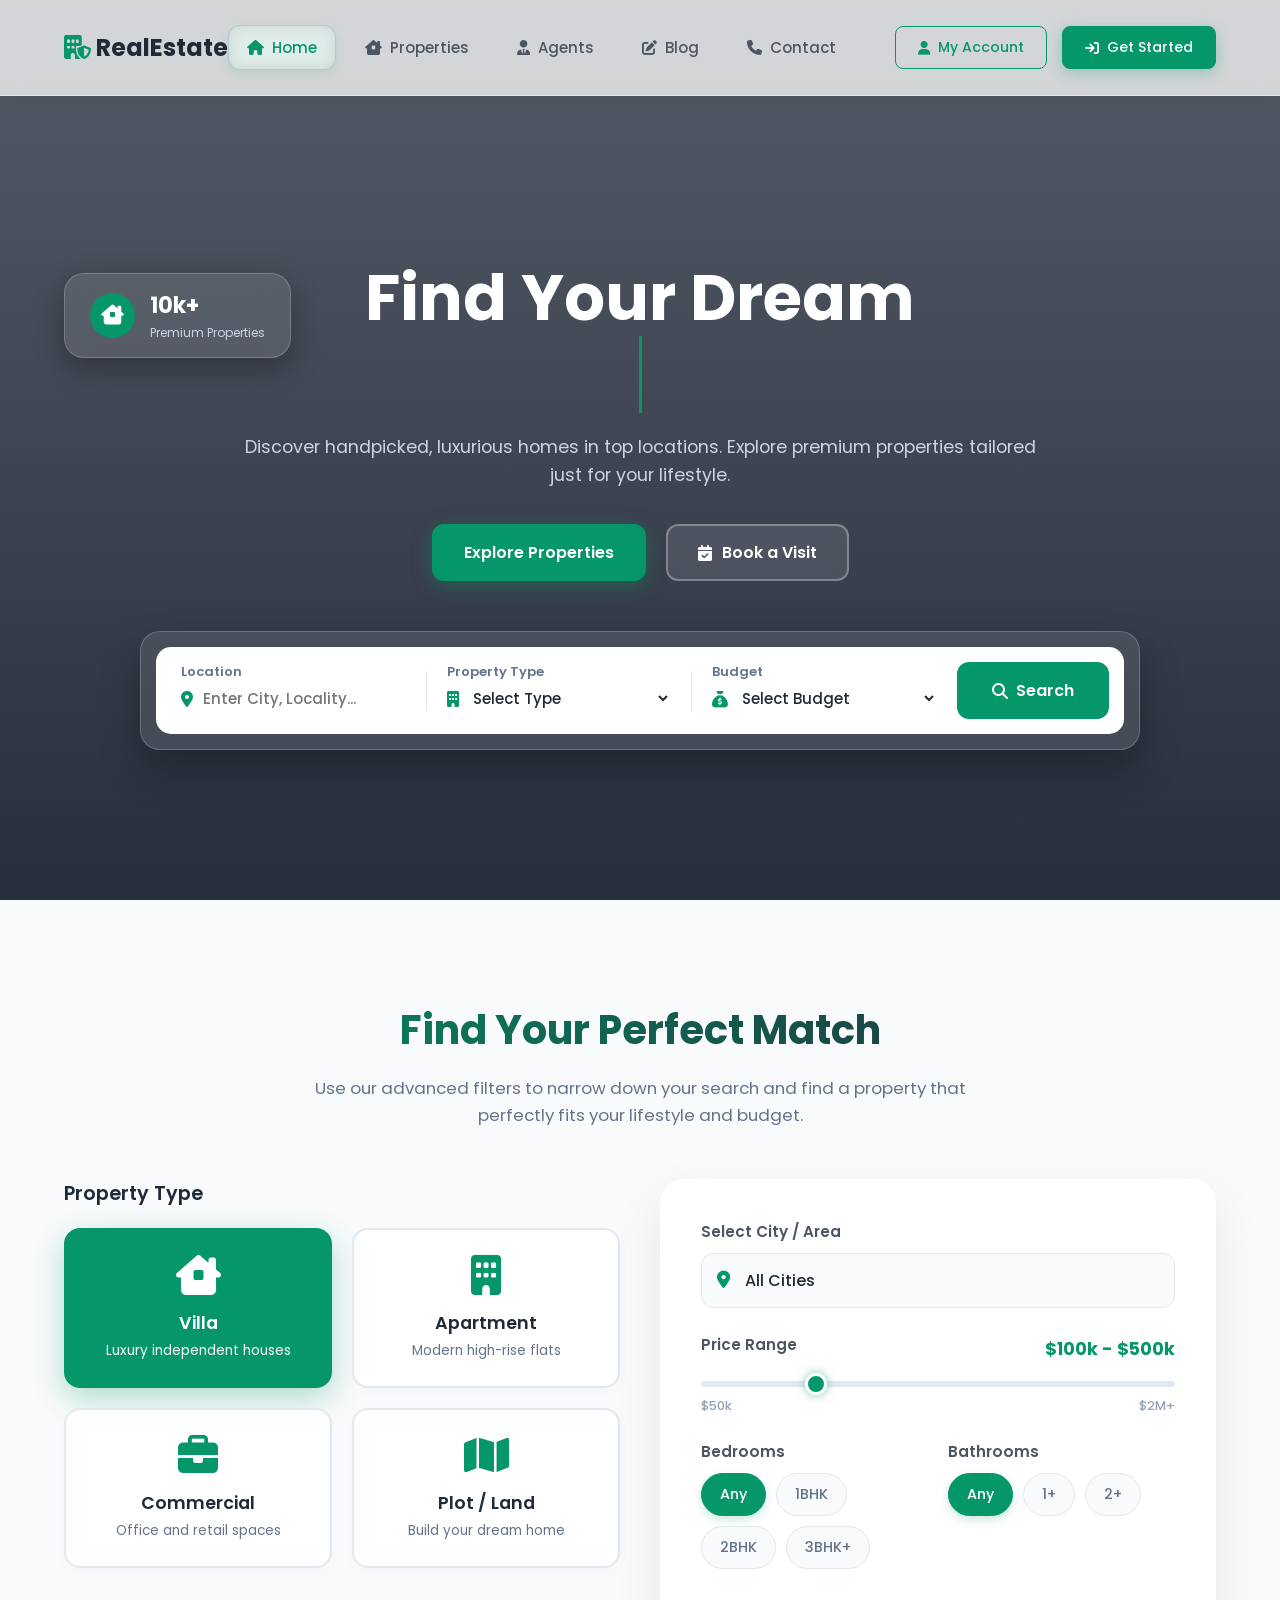
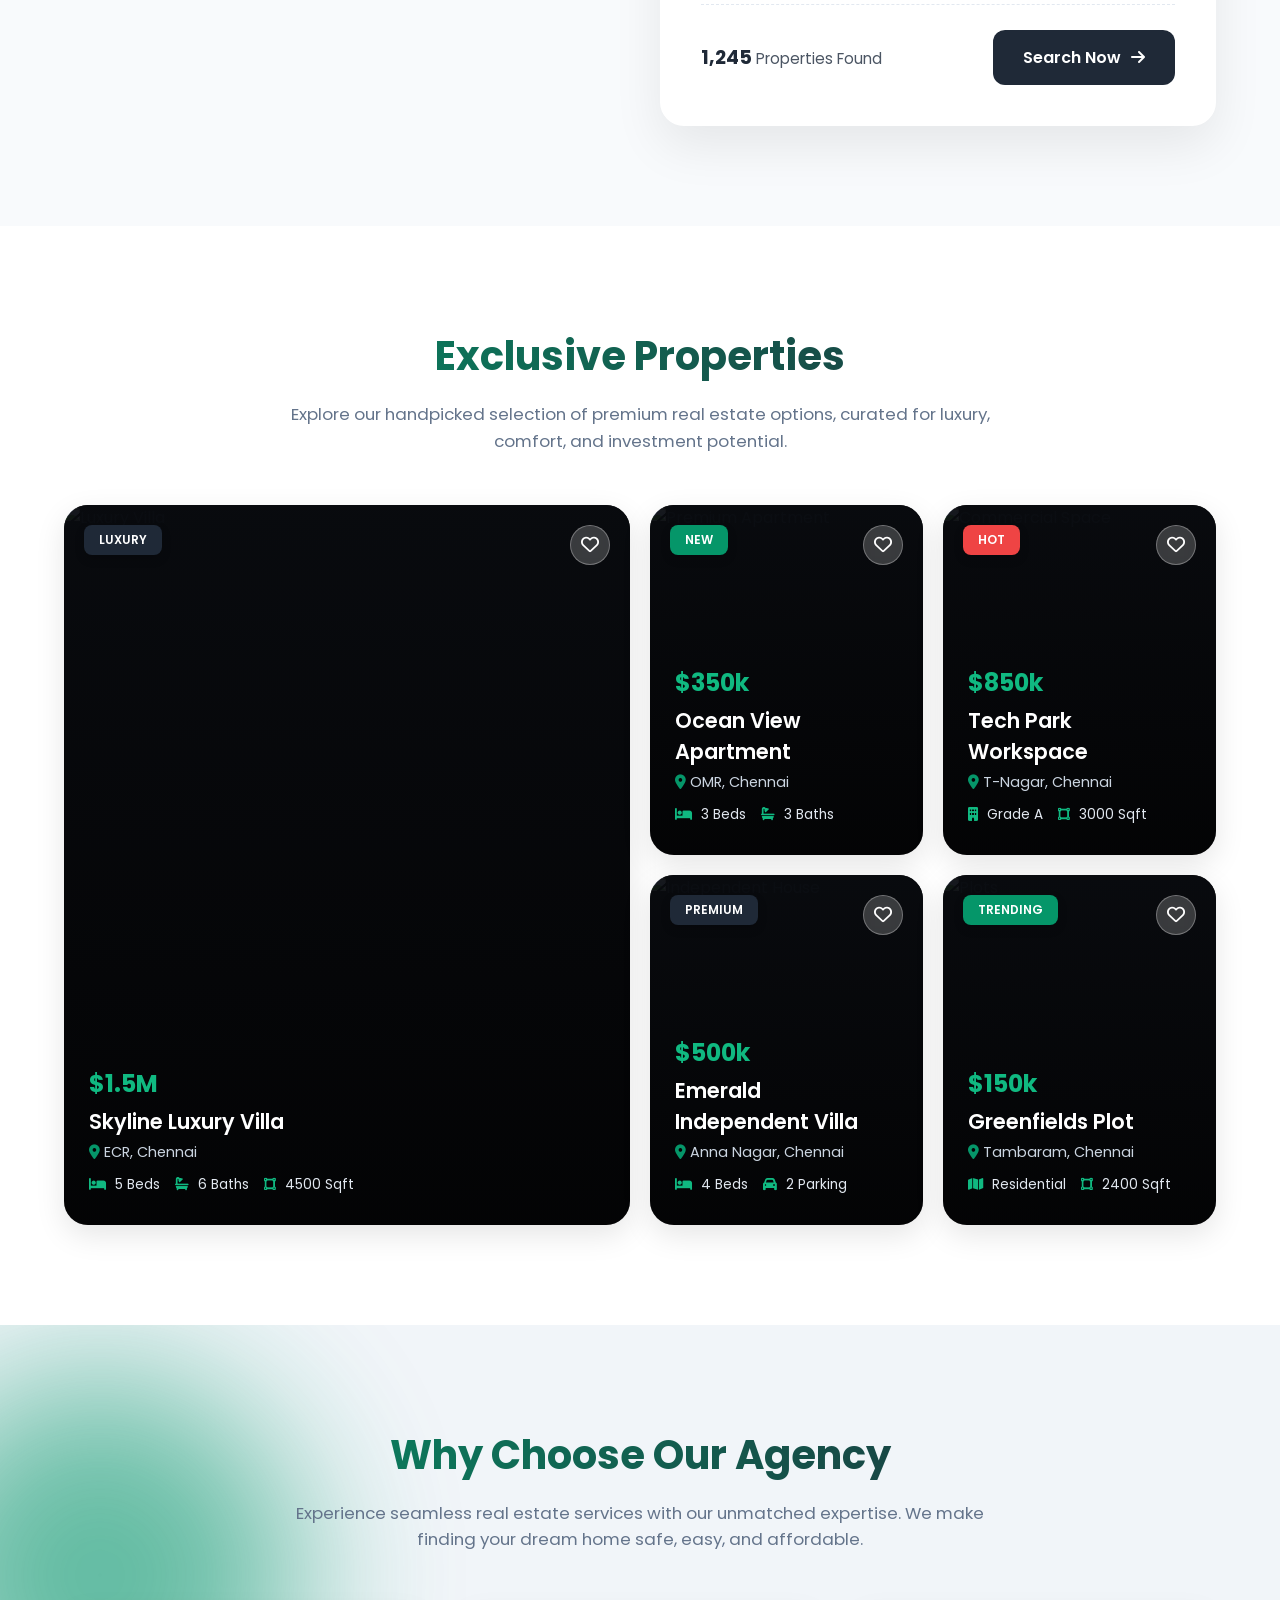
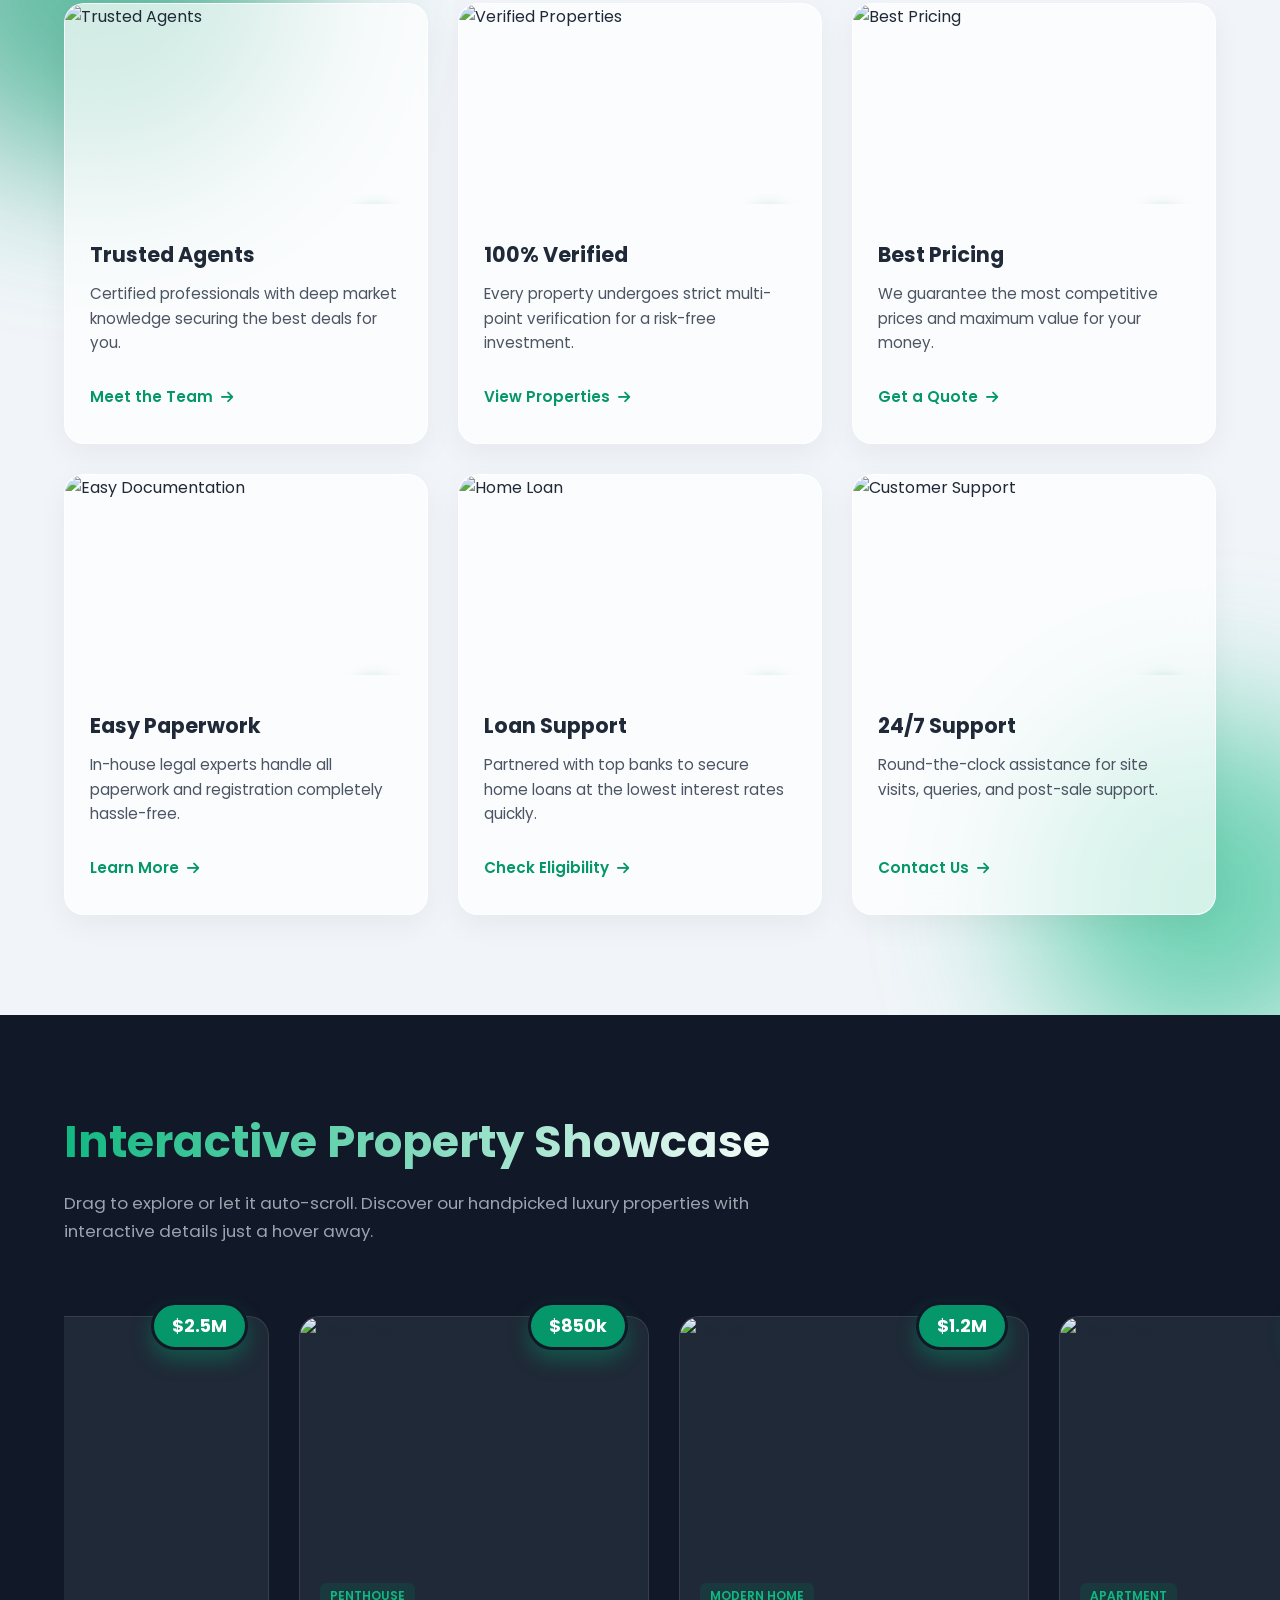
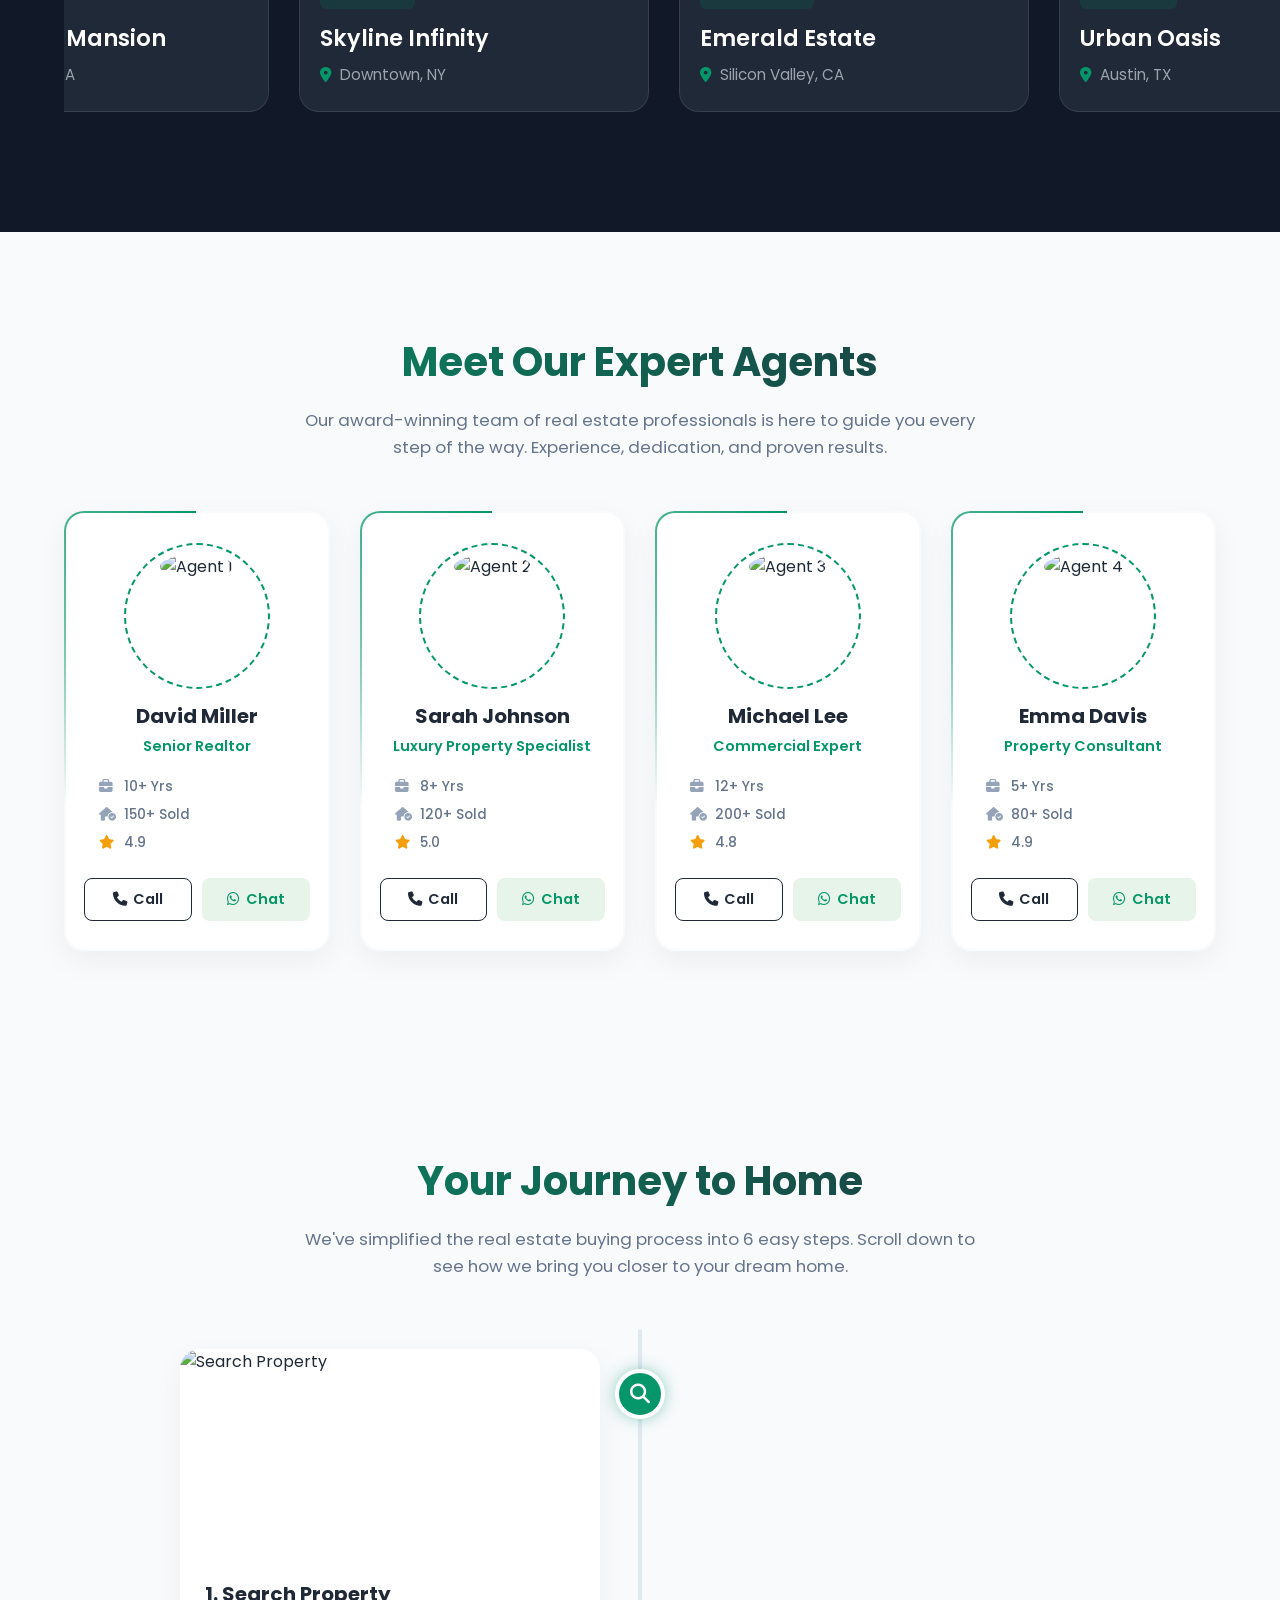
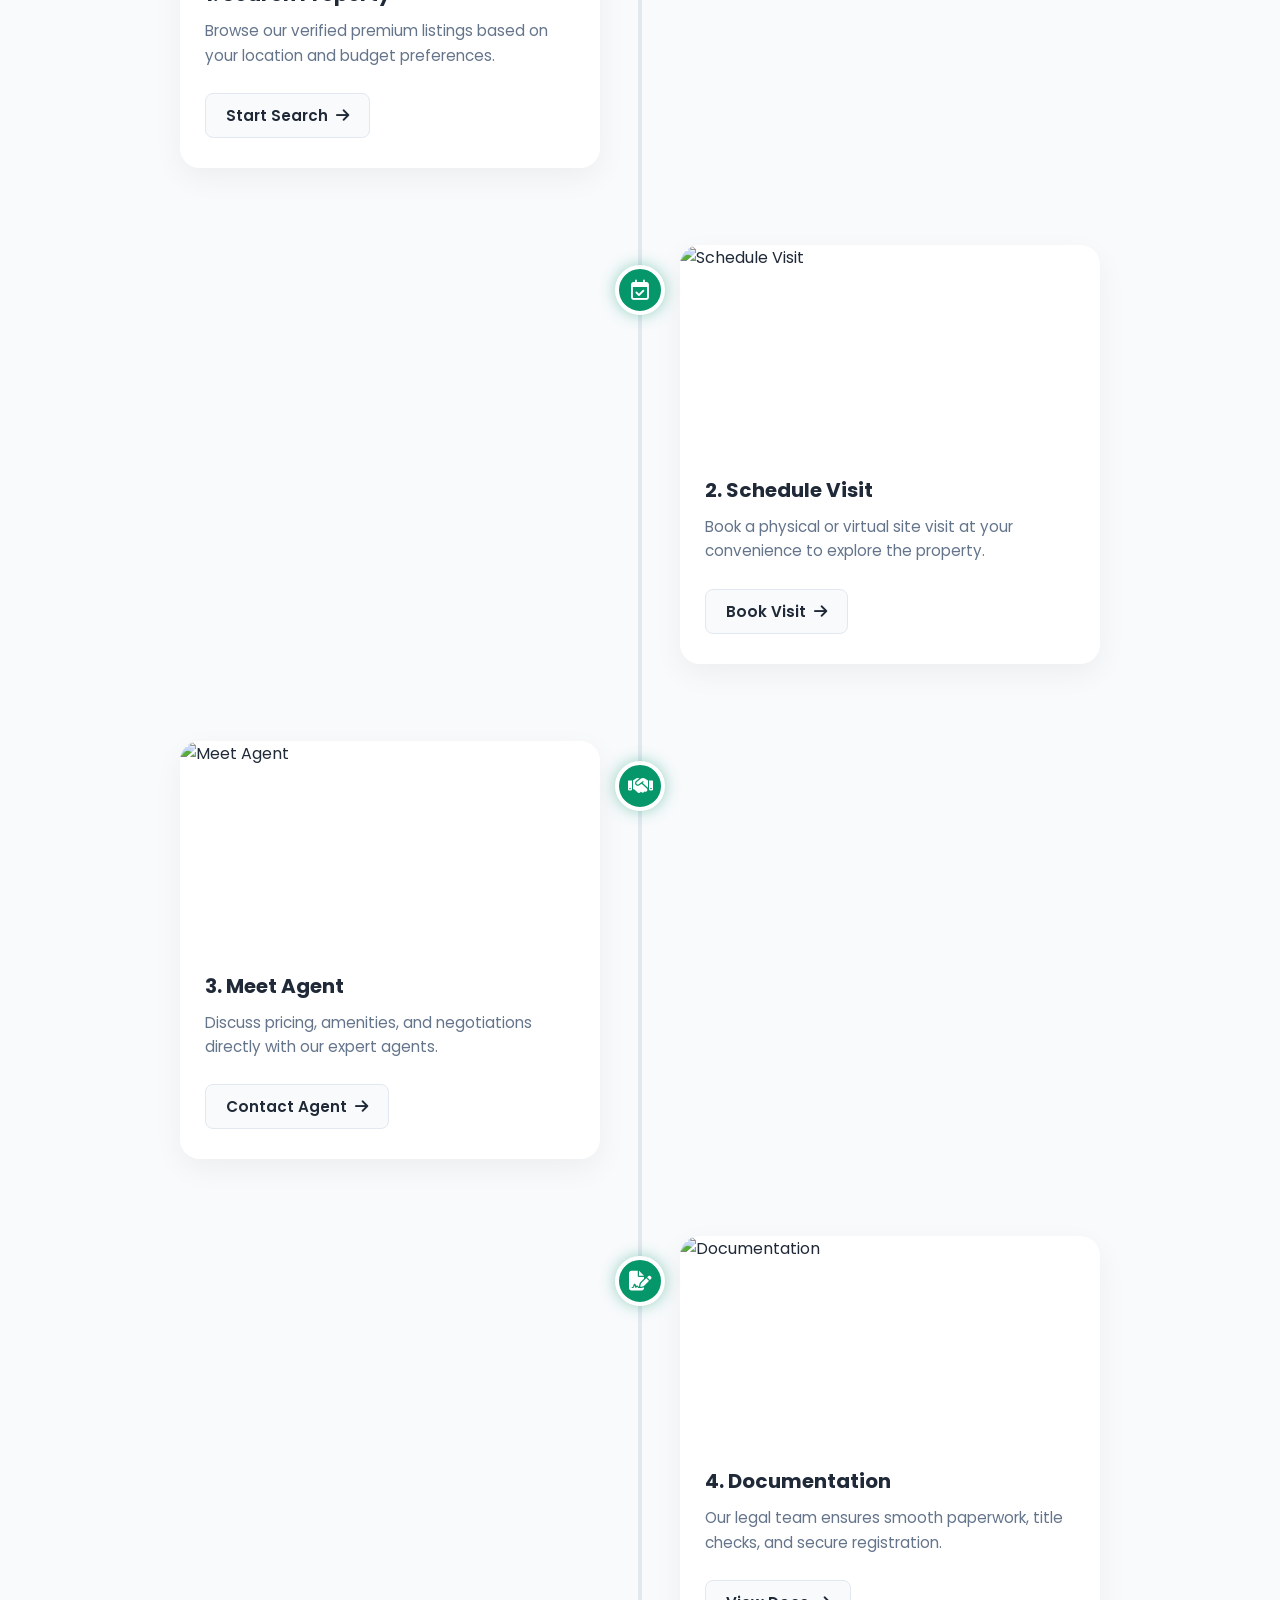
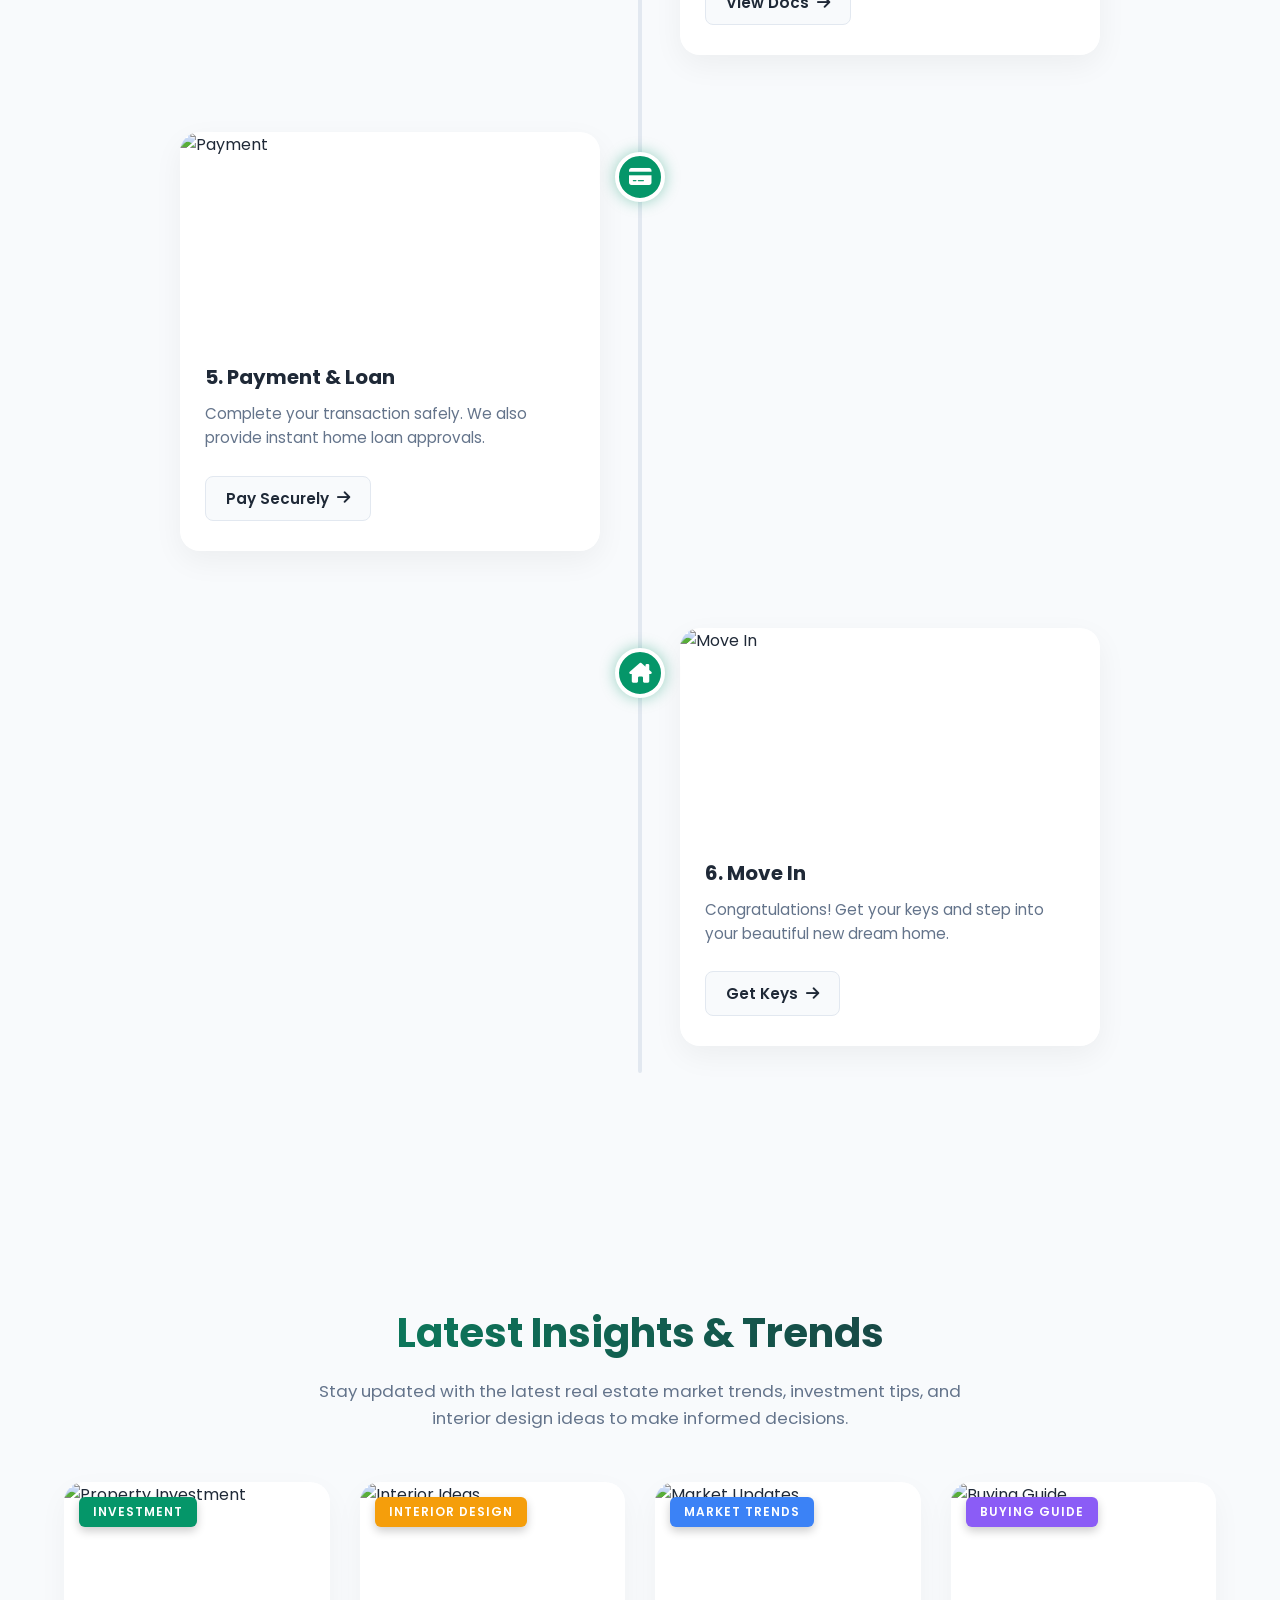
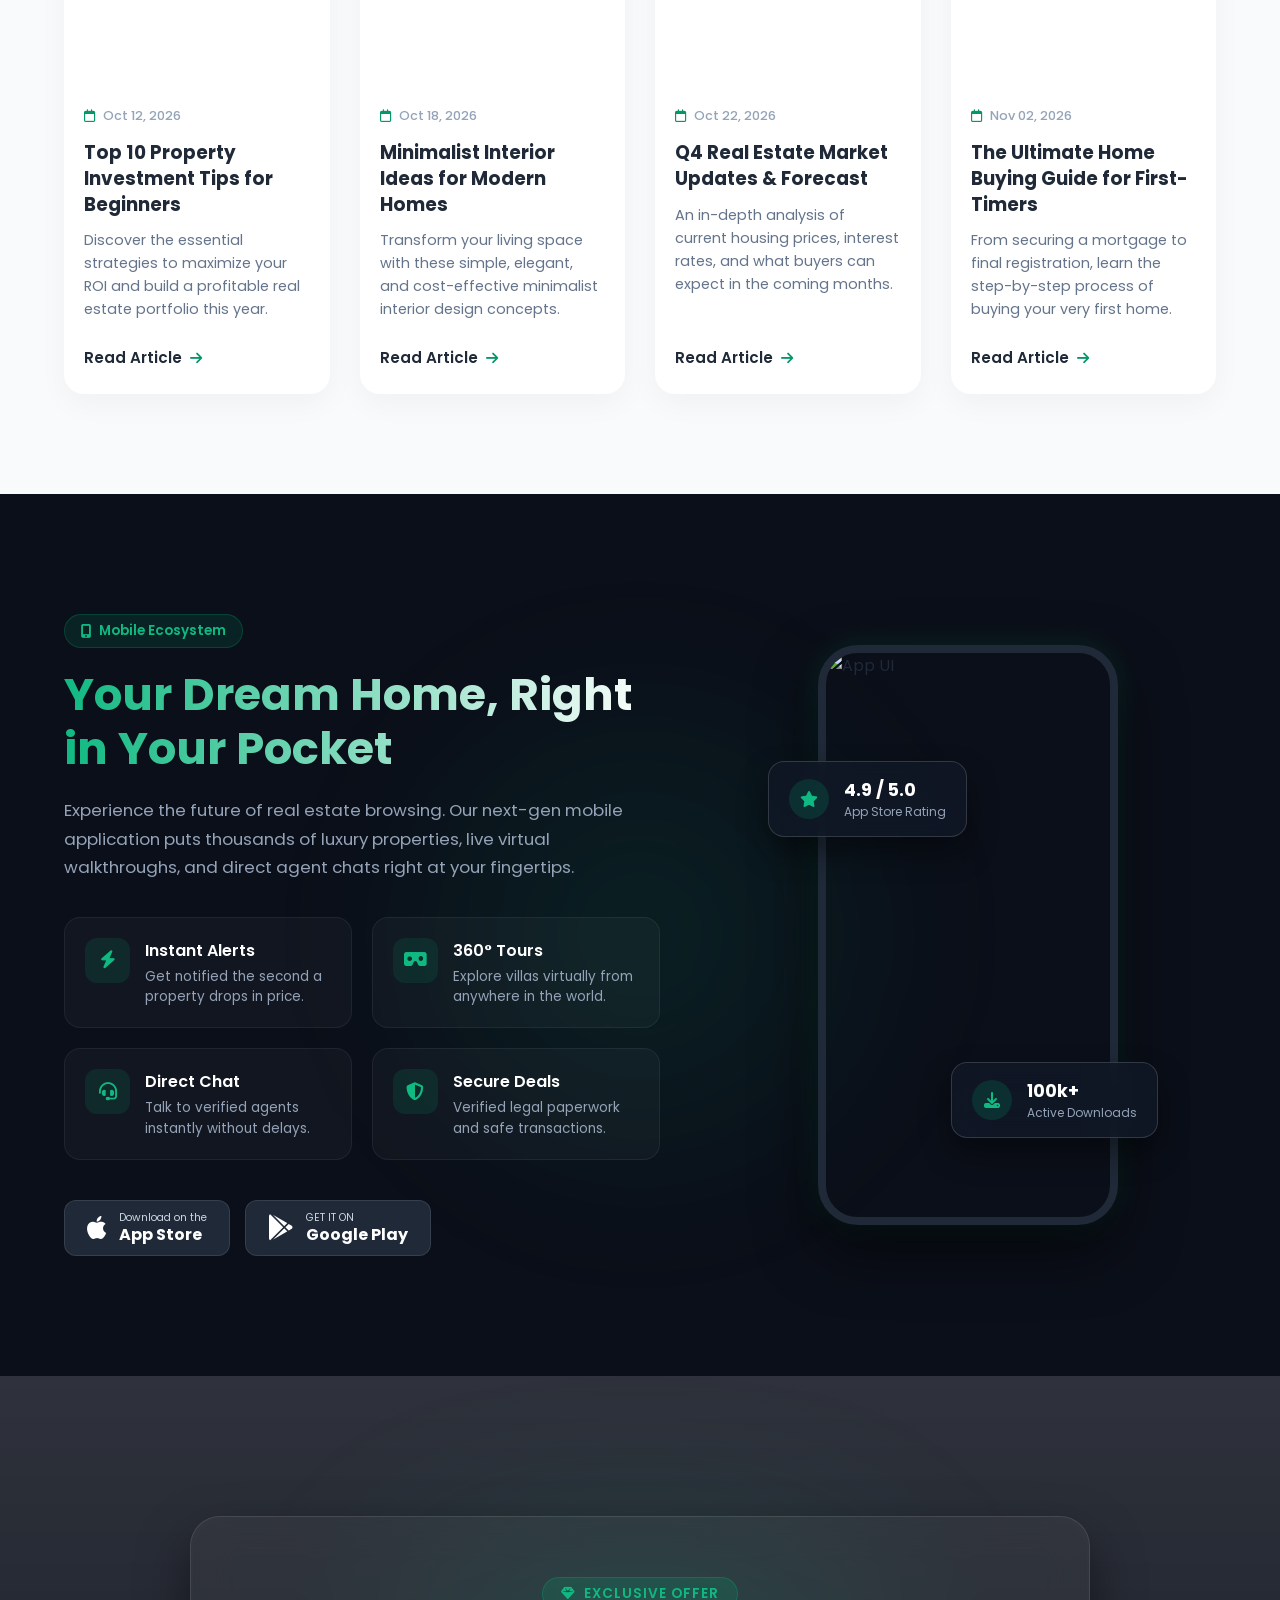
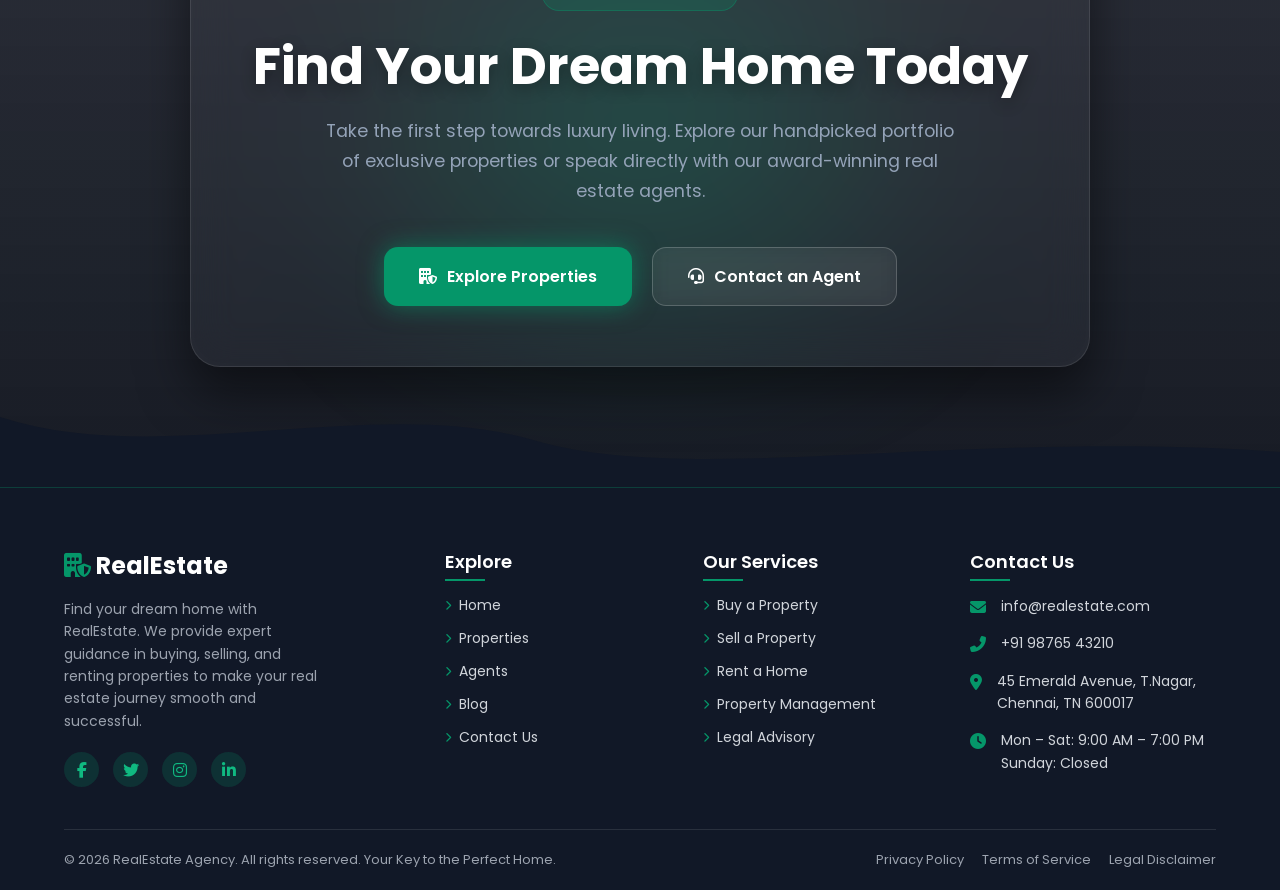
==== index.html @ 86980414 "Real Estate Agenc" ====
<!DOCTYPE html>
<html lang="en">

<head>
    <meta charset="UTF-8">
    <meta name="viewport" content="width=device-width, initial-scale=1.0">
    <title>Real Estate Navbar</title>

    <link rel="stylesheet" href="https://cdnjs.cloudflare.com/ajax/libs/font-awesome/6.4.0/css/all.min.css">
    <link href="https://unpkg.com/aos@2.3.1/dist/aos.css" rel="stylesheet">
    <link rel="stylesheet" href="style.css">
    <link rel="stylesheet" href="common.css">
</head>

<body>

    <nav class="navbar">

        <div class="logo">
            <h2><i class="fa-solid fa-building-shield"></i> RealEstate</h2>
        </div>


        <div class="nav-wrapper">
            <ul class="nav-menu">
                <li class="nav-item">
                    <a href="index.html" class="nav-link active"><i class="fa-solid fa-house"></i> Home</a>
                </li>
                <li class="nav-item">
                    <a href="properties.html" class="nav-link"><i class="fa-solid fa-house-chimney-window"></i>
                        Properties</a>
                </li>
                <li class="nav-item">
                    <a href="agent.html" class="nav-link"><i class="fa-solid fa-user-tie"></i> Agents</a>
                </li>
                <li class="nav-item">
                    <a href="blog.html" class="nav-link"><i class="fa-solid fa-pen-to-square"></i> Blog</a>
                </li>
                <li class="nav-item">
                    <a href="contact.html" class="nav-link"><i class="fa-solid fa-phone"></i> Contact</a>
                </li>
            </ul>

            <div class="nav-buttons">
                <a href="login.html" class="btn-login"><i class="fa-solid fa-user"></i> My Account</a>
                <a href="register.html" class="btn-signup"><i class="fa-solid fa-arrow-right-to-bracket"></i> Get
                    Started</a>
            </div>
        </div>


        <div class="hamburger">
            <span class="bar"></span>
            <span class="bar"></span>
            <span class="bar"></span>
        </div>
    </nav>

    <section class="hero-section" id="home">

        <div class="hero-overlay"></div>

        <div class="hero-container">


            <div class="floating-stat-card" data-aos="fade-down" data-aos-delay="300">
                <div class="stat-icon"><i class="fa-solid fa-house-chimney-window"></i></div>
                <div class="stat-info">
                    <h4>10k+</h4>
                    <p>Premium Properties</p>
                </div>
            </div>


            <div class="hero-content" data-aos="fade-up" data-aos-delay="100">
                <h1 class="hero-title">Find Your Dream <br> <span class="typing-text"></span><span
                        class="cursor">&nbsp;</span></h1>
                <p class="hero-subtitle">Discover handpicked, luxurious homes in top locations. Explore premium
                    properties tailored just for your lifestyle.</p>

                <div class="hero-cta">
                    <a href="404page.html" class="btn-primary">Explore Properties</a>
                    <a href="404page.html" class="btn-outline"><i class="fa-solid fa-calendar-check"></i> Book a
                        Visit</a>
                </div>
            </div>


            <div class="glass-search-box" data-aos="fade-up" data-aos-delay="300">
                <form class="search-form" id="heroSearchForm" novalidate>


                    <div class="search-group" id="locGroup">
                        <label>Location</label>
                        <div class="input-wrap">
                            <i class="fa-solid fa-location-dot"></i>
                            <input type="text" id="locInput" placeholder="Enter City, Locality..." autocomplete="off">
                        </div>

                        <div class="error-message">Please enter a location.</div>
                    </div>

                    <div class="divider"></div>


                    <div class="search-group" id="typeGroup">
                        <label>Property Type</label>
                        <div class="input-wrap">
                            <i class="fa-solid fa-building"></i>
                            <select id="typeSelect">
                                <option value="" disabled selected>Select Type</option>
                                <option value="villa">Luxury Villa</option>
                                <option value="apartment">Apartment</option>
                                <option value="penthouse">Penthouse</option>
                            </select>
                        </div>

                        <div class="error-message">Please select a property type.</div>
                    </div>

                    <div class="divider"></div>


                    <div class="search-group" id="budgetGroup">
                        <label>Budget</label>
                        <div class="input-wrap">
                            <i class="fa-solid fa-sack-dollar"></i>
                            <select id="budgetSelect">
                                <option value="" disabled selected>Select Budget</option>
                                <option value="low">$50k - $100k</option>
                                <option value="mid">$100k - $500k</option>
                                <option value="high">$500k+</option>
                            </select>
                        </div>

                        <div class="error-message">Please select your budget.</div>
                    </div>


                    <button type="submit" class="search-btn"><i class="fa-solid fa-magnifying-glass"></i>
                        Search</button>

                </form>
            </div>

        </div>

    </section>



    <section class="advanced-search-section" id="advanced-search">
        <div class="search-container">


            <div class="section-header" data-aos="fade-up">
                <h2>Find Your Perfect Match</h2>
                <p>Use our advanced filters to narrow down your search and find a property that perfectly fits your
                    lifestyle and budget.</p>
            </div>

            <div class="search-grid">


                <div class="property-types" data-aos="fade-right" data-aos-delay="100">
                    <h3 class="filter-title">Property Type</h3>
                    <div class="type-cards-grid">

                        <div class="type-card active">
                            <i class="fa-solid fa-house-chimney-window"></i>
                            <h4>Villa</h4>
                            <p>Luxury independent houses</p>
                        </div>

                        <div class="type-card">
                            <i class="fa-solid fa-building"></i>
                            <h4>Apartment</h4>
                            <p>Modern high-rise flats</p>
                        </div>

                        <div class="type-card">
                            <i class="fa-solid fa-briefcase"></i>
                            <h4>Commercial</h4>
                            <p>Office and retail spaces</p>
                        </div>

                        <div class="type-card">
                            <i class="fa-solid fa-map"></i>
                            <h4>Plot / Land</h4>
                            <p>Build your dream home</p>
                        </div>

                    </div>
                </div>


                <div class="floating-filter-panel" data-aos="fade-left" data-aos-delay="200">


                    <div class="filter-group">
                        <label>Select City / Area</label>
                        <div class="custom-select-box">
                            <i class="fa-solid fa-location-dot"></i>
                            <select class="city-select">
                                <option value="all">All Cities</option>
                                <option value="chennai">Chennai, TN</option>
                                <option value="bangalore">Bangalore, KA</option>
                                <option value="hyderabad">Hyderabad, TS</option>
                                <option value="mumbai">Mumbai, MH</option>
                            </select>
                        </div>
                    </div>


                    <div class="filter-group">
                        <div class="range-header">
                            <label>Price Range</label>
                            <span id="price-display">$100k - $500k</span>
                        </div>
                        <input type="range" min="50" max="2000" value="500" class="price-slider" id="priceRange">
                        <div class="range-labels">
                            <span>$50k</span>
                            <span>$2M+</span>
                        </div>
                    </div>


                    <div class="filter-group row-group">
                        <div class="pill-group">
                            <label>Bedrooms</label>
                            <div class="pill-options" id="bedOptions">
                                <input type="radio" name="beds" id="bed-any" value="any" checked>
                                <label for="bed-any">Any</label>

                                <input type="radio" name="beds" id="bed-1" value="1">
                                <label for="bed-1">1BHK</label>

                                <input type="radio" name="beds" id="bed-2" value="2">
                                <label for="bed-2">2BHK</label>

                                <input type="radio" name="beds" id="bed-3" value="3+">
                                <label for="bed-3">3BHK+</label>
                            </div>
                        </div>

                        <div class="pill-group">
                            <label>Bathrooms</label>
                            <div class="pill-options" id="bathOptions">
                                <input type="radio" name="baths" id="bath-any" value="any" checked>
                                <label for="bath-any">Any</label>

                                <input type="radio" name="baths" id="bath-1" value="1">
                                <label for="bath-1">1+</label>

                                <input type="radio" name="baths" id="bath-2" value="2">
                                <label for="bath-2">2+</label>
                            </div>
                        </div>
                    </div>


                    <div class="filter-footer">
                        <div class="live-count">
                            <i class="fa-solid fa-circle-notch fa-spin count-spinner" style="display: none;"></i>
                            <span><strong id="resultCount">1,245</strong> Properties Found</span>
                        </div>
                        <button class="animated-search-btn">
                            <span>Search Now</span>
                            <i class="fa-solid fa-arrow-right"></i>
                        </button>
                    </div>

                </div>

            </div>
        </div>
    </section>




    <section class="featured-section" id="featured">
        <div class="featured-container">


            <div class="section-header" data-aos="fade-up">
                <h2 class="gradient-heading">Exclusive Properties</h2>
                <p>Explore our handpicked selection of premium real estate options, curated for luxury, comfort, and
                    investment potential.</p>
            </div>


            <div class="bento-grid">


                <div class="bento-item item-large tilt-card" data-aos="fade-up" data-aos-delay="100">
                    <img src="https://images.unsplash.com/photo-1613490493576-7fde63acd811?ixlib=rb-4.0.3&auto=format&fit=crop&w=1000&q=80"
                        alt="Luxury Villa" class="property-img">
                    <div class="card-overlay"></div>

                    <div class="ribbon ribbon-luxury">Luxury</div>
                    <button class="fav-btn"><i class="fa-regular fa-heart"></i></button>

                    <div class="property-info">
                        <div class="price">$1.5M</div>
                        <h3>Skyline Luxury Villa</h3>
                        <p class="location"><i class="fa-solid fa-location-dot"></i> ECR, Chennai</p>

                        <div class="amenities">
                            <span><i class="fa-solid fa-bed"></i> 5 Beds</span>
                            <span><i class="fa-solid fa-bath"></i> 6 Baths</span>
                            <span><i class="fa-solid fa-vector-square"></i> 4500 Sqft</span>
                        </div>

                        <button class="quick-view-btn"><i class="fa-solid fa-eye"></i> Quick View</button>
                    </div>
                </div>


                <div class="bento-item tilt-card" data-aos="fade-up" data-aos-delay="200">
                    <img src="https://images.unsplash.com/photo-1522708323590-d24dbb6b0267?ixlib=rb-4.0.3&auto=format&fit=crop&w=800&q=80"
                        alt="Premium Apartment" class="property-img">
                    <div class="card-overlay"></div>

                    <div class="ribbon ribbon-new">New</div>
                    <button class="fav-btn"><i class="fa-regular fa-heart"></i></button>

                    <div class="property-info">
                        <div class="price">$350k</div>
                        <h3>Ocean View Apartment</h3>
                        <p class="location"><i class="fa-solid fa-location-dot"></i> OMR, Chennai</p>

                        <div class="amenities">
                            <span><i class="fa-solid fa-bed"></i> 3 Beds</span>
                            <span><i class="fa-solid fa-bath"></i> 3 Baths</span>
                        </div>

                        <button class="quick-view-btn"><i class="fa-solid fa-eye"></i> Quick View</button>
                    </div>
                </div>


                <div class="bento-item tilt-card" data-aos="fade-up" data-aos-delay="300">
                    <img src="https://images.unsplash.com/photo-1497366216548-37526070297c?ixlib=rb-4.0.3&auto=format&fit=crop&w=800&q=80"
                        alt="Commercial Space" class="property-img">
                    <div class="card-overlay"></div>

                    <div class="ribbon ribbon-hot">Hot</div>
                    <button class="fav-btn"><i class="fa-regular fa-heart"></i></button>

                    <div class="property-info">
                        <div class="price">$850k</div>
                        <h3>Tech Park Workspace</h3>
                        <p class="location"><i class="fa-solid fa-location-dot"></i> T-Nagar, Chennai</p>

                        <div class="amenities">
                            <span><i class="fa-solid fa-building"></i> Grade A</span>
                            <span><i class="fa-solid fa-vector-square"></i> 3000 Sqft</span>
                        </div>

                        <button class="quick-view-btn"><i class="fa-solid fa-eye"></i> Quick View</button>
                    </div>
                </div>


                <div class="bento-item tilt-card" data-aos="fade-up" data-aos-delay="400">
                    <img src="https://images.unsplash.com/photo-1512917774080-9991f1c4c750?ixlib=rb-4.0.3&auto=format&fit=crop&w=800&q=80"
                        alt="Independent House" class="property-img">
                    <div class="card-overlay"></div>

                    <div class="ribbon ribbon-luxury">Premium</div>
                    <button class="fav-btn"><i class="fa-regular fa-heart"></i></button>

                    <div class="property-info">
                        <div class="price">$500k</div>
                        <h3>Emerald Independent Villa</h3>
                        <p class="location"><i class="fa-solid fa-location-dot"></i> Anna Nagar, Chennai</p>

                        <div class="amenities">
                            <span><i class="fa-solid fa-bed"></i> 4 Beds</span>
                            <span><i class="fa-solid fa-car"></i> 2 Parking</span>
                        </div>

                        <button class="quick-view-btn"><i class="fa-solid fa-eye"></i> Quick View</button>
                    </div>
                </div>


                <div class="bento-item tilt-card" data-aos="fade-up" data-aos-delay="500">
                    <img src="https://images.unsplash.com/photo-1500382017468-9049fed747ef?ixlib=rb-4.0.3&auto=format&fit=crop&w=800&q=80"
                        alt="Plots" class="property-img">
                    <div class="card-overlay"></div>

                    <div class="ribbon ribbon-new">Trending</div>
                    <button class="fav-btn"><i class="fa-regular fa-heart"></i></button>

                    <div class="property-info">
                        <div class="price">$150k</div>
                        <h3>Greenfields Plot</h3>
                        <p class="location"><i class="fa-solid fa-location-dot"></i> Tambaram, Chennai</p>

                        <div class="amenities">
                            <span><i class="fa-solid fa-map"></i> Residential</span>
                            <span><i class="fa-solid fa-vector-square"></i> 2400 Sqft</span>
                        </div>

                        <button class="quick-view-btn"><i class="fa-solid fa-eye"></i> Quick View</button>
                    </div>
                </div>

            </div>
        </div>
    </section>




    <section class="why-choose-us" id="why-us">

        <div class="blur-circle circle-1"></div>
        <div class="blur-circle circle-2"></div>

        <div class="why-container">


            <div class="section-header" data-aos="fade-up">
                <h2 class="gradient-heading">Why Choose Our Agency</h2>
                <p>Experience seamless real estate services with our unmatched expertise. We make finding your dream
                    home safe, easy, and affordable.</p>
            </div>


            <div class="features-grid">


                <div class="glass-image-card" data-aos="fade-up" data-aos-delay="100">
                    <div class="card-img-wrapper">
                        <img src="https://images.unsplash.com/photo-1560518883-ce09059eeffa?ixlib=rb-4.0.3&auto=format&fit=crop&w=600&q=80"
                            alt="Trusted Agents">
                        <div class="icon-wrapper">
                            <i class="fa-solid fa-user-tie"></i>
                        </div>
                    </div>
                    <div class="card-content">
                        <h3>Trusted Agents</h3>
                        <p>Certified professionals with deep market knowledge securing the best deals for you.</p>
                        <a href="#" class="card-btn">Meet the Team <i class="fa-solid fa-arrow-right"></i></a>
                    </div>
                </div>


                <div class="glass-image-card" data-aos="fade-up" data-aos-delay="200">
                    <div class="card-img-wrapper">
                        <img src="https://images.unsplash.com/photo-1512917774080-9991f1c4c750?ixlib=rb-4.0.3&auto=format&fit=crop&w=600&q=80"
                            alt="Verified Properties">
                        <div class="icon-wrapper">
                            <i class="fa-solid fa-check-to-slot"></i>
                        </div>
                    </div>
                    <div class="card-content">
                        <h3>100% Verified</h3>
                        <p>Every property undergoes strict multi-point verification for a risk-free investment.</p>
                        <a href="#" class="card-btn">View Properties <i class="fa-solid fa-arrow-right"></i></a>
                    </div>
                </div>


                <div class="glass-image-card" data-aos="fade-up" data-aos-delay="300">
                    <div class="card-img-wrapper">
                        <img src="https://images.unsplash.com/photo-1554224155-6726b3ff858f?ixlib=rb-4.0.3&auto=format&fit=crop&w=600&q=80"
                            alt="Best Pricing">
                        <div class="icon-wrapper">
                            <i class="fa-solid fa-hand-holding-dollar"></i>
                        </div>
                    </div>
                    <div class="card-content">
                        <h3>Best Pricing</h3>
                        <p>We guarantee the most competitive prices and maximum value for your money.</p>
                        <a href="#" class="card-btn">Get a Quote <i class="fa-solid fa-arrow-right"></i></a>
                    </div>
                </div>


                <div class="glass-image-card" data-aos="fade-up" data-aos-delay="400">
                    <div class="card-img-wrapper">
                        <img src="https://images.unsplash.com/photo-1450101499163-c8848c66ca85?ixlib=rb-4.0.3&auto=format&fit=crop&w=600&q=80"
                            alt="Easy Documentation">
                        <div class="icon-wrapper">
                            <i class="fa-solid fa-file-signature"></i>
                        </div>
                    </div>
                    <div class="card-content">
                        <h3>Easy Paperwork</h3>
                        <p>In-house legal experts handle all paperwork and registration completely hassle-free.</p>
                        <a href="#" class="card-btn">Learn More <i class="fa-solid fa-arrow-right"></i></a>
                    </div>
                </div>


                <div class="glass-image-card" data-aos="fade-up" data-aos-delay="500">
                    <div class="card-img-wrapper">
                        <img src="https://images.unsplash.com/photo-1560520653-9e0e4c89eb11?ixlib=rb-4.0.3&auto=format&fit=crop&w=600&q=80"
                            alt="Home Loan">
                        <div class="icon-wrapper">
                            <i class="fa-solid fa-building-columns"></i>
                        </div>
                    </div>
                    <div class="card-content">
                        <h3>Loan Support</h3>
                        <p>Partnered with top banks to secure home loans at the lowest interest rates quickly.</p>
                        <a href="#" class="card-btn">Check Eligibility <i class="fa-solid fa-arrow-right"></i></a>
                    </div>
                </div>


                <div class="glass-image-card" data-aos="fade-up" data-aos-delay="600">
                    <div class="card-img-wrapper">
                        <img src="https://images.unsplash.com/photo-1519389950473-47ba0277781c?ixlib=rb-4.0.3&auto=format&fit=crop&w=600&q=80"
                            alt="Customer Support">
                        <div class="icon-wrapper">
                            <i class="fa-solid fa-headset"></i>
                        </div>
                    </div>
                    <div class="card-content">
                        <h3>24/7 Support</h3>
                        <p>Round-the-clock assistance for site visits, queries, and post-sale support.</p>
                        <a href="#" class="card-btn">Contact Us <i class="fa-solid fa-arrow-right"></i></a>
                    </div>
                </div>

            </div>
        </div>
    </section>




    <section class="showcase-section" id="showcase">

        <div class="showcase-header" data-aos="fade-up">

            <h2 class="gradient-heading-dark">Interactive Property Showcase</h2>
            <p>Drag to explore or let it auto-scroll. Discover our handpicked luxury properties with interactive details
                just a hover away.</p>
        </div>


        <div class="showcase-track-container" id="draggable-slider" data-aos="fade-up" data-aos-delay="200">
            <div class="showcase-track">


                <div class="showcase-card">
                    <div class="floating-price">$2.5M</div>
                    <div class="card-img-container">
                        <img src="https://images.unsplash.com/photo-1600596542815-ffad4c1539a9?ixlib=rb-4.0.3&auto=format&fit=crop&w=800&q=80"
                            alt="Villa">


                        <div class="hover-amenities">
                            <span><i class="fa-solid fa-bed"></i> 5 Beds</span>
                            <span><i class="fa-solid fa-bath"></i> 6 Baths</span>
                            <span><i class="fa-solid fa-vector-square"></i> 5500 Sqft</span>
                            <span><i class="fa-solid fa-car"></i> 3 Cars</span>
                        </div>
                    </div>
                    <div class="card-info">
                        <span class="badge">Luxury Villa</span>
                        <h3>The Grand Mansion</h3>
                        <p><i class="fa-solid fa-location-dot"></i> Beverly Hills, CA</p>
                    </div>
                </div>


                <div class="showcase-card">
                    <div class="floating-price">$850k</div>
                    <div class="card-img-container">
                        <img src="https://images.unsplash.com/photo-1512917774080-9991f1c4c750?ixlib=rb-4.0.3&auto=format&fit=crop&w=800&q=80"
                            alt="Apartment">
                        <div class="hover-amenities">
                            <span><i class="fa-solid fa-bed"></i> 3 Beds</span>
                            <span><i class="fa-solid fa-bath"></i> 3 Baths</span>
                            <span><i class="fa-solid fa-vector-square"></i> 2200 Sqft</span>
                            <span><i class="fa-solid fa-swimming-pool"></i> Pool</span>
                        </div>
                    </div>
                    <div class="card-info">
                        <span class="badge">Penthouse</span>
                        <h3>Skyline Infinity</h3>
                        <p><i class="fa-solid fa-location-dot"></i> Downtown, NY</p>
                    </div>
                </div>


                <div class="showcase-card">
                    <div class="floating-price">$1.2M</div>
                    <div class="card-img-container">
                        <img src="https://images.unsplash.com/photo-1613490493576-7fde63acd811?ixlib=rb-4.0.3&auto=format&fit=crop&w=800&q=80"
                            alt="House">
                        <div class="hover-amenities">
                            <span><i class="fa-solid fa-bed"></i> 4 Beds</span>
                            <span><i class="fa-solid fa-bath"></i> 4 Baths</span>
                            <span><i class="fa-solid fa-vector-square"></i> 3200 Sqft</span>
                            <span><i class="fa-solid fa-tree"></i> Garden</span>
                        </div>
                    </div>
                    <div class="card-info">
                        <span class="badge">Modern Home</span>
                        <h3>Emerald Estate</h3>
                        <p><i class="fa-solid fa-location-dot"></i> Silicon Valley, CA</p>
                    </div>
                </div>


                <div class="showcase-card">
                    <div class="floating-price">$450k</div>
                    <div class="card-img-container">
                        <img src="https://images.unsplash.com/photo-1522708323590-d24dbb6b0267?ixlib=rb-4.0.3&auto=format&fit=crop&w=800&q=80"
                            alt="Apartment">
                        <div class="hover-amenities">
                            <span><i class="fa-solid fa-bed"></i> 2 Beds</span>
                            <span><i class="fa-solid fa-bath"></i> 2 Baths</span>
                            <span><i class="fa-solid fa-vector-square"></i> 1500 Sqft</span>
                            <span><i class="fa-solid fa-dumbbell"></i> Gym</span>
                        </div>
                    </div>
                    <div class="card-info">
                        <span class="badge">Apartment</span>
                        <h3>Urban Oasis</h3>
                        <p><i class="fa-solid fa-location-dot"></i> Austin, TX</p>
                    </div>
                </div>


                <div class="showcase-card">
                    <div class="floating-price">$3.4M</div>
                    <div class="card-img-container">
                        <img src="https://images.unsplash.com/photo-1497366216548-37526070297c?ixlib=rb-4.0.3&auto=format&fit=crop&w=800&q=80"
                            alt="Commercial">
                        <div class="hover-amenities">
                            <span><i class="fa-solid fa-briefcase"></i> Office</span>
                            <span><i class="fa-solid fa-vector-square"></i> 10000 Sqft</span>
                            <span><i class="fa-solid fa-square-parking"></i> 20 Parking</span>
                            <span><i class="fa-solid fa-wifi"></i> Fiber</span>
                        </div>
                    </div>
                    <div class="card-info">
                        <span class="badge">Commercial</span>
                        <h3>Tech Hub Plaza</h3>
                        <p><i class="fa-solid fa-location-dot"></i> Seattle, WA</p>
                    </div>
                </div>


                <div class="showcase-card">
                    <div class="floating-price">$600k</div>
                    <div class="card-img-container">
                        <img src="https://images.unsplash.com/photo-1500382017468-9049fed747ef?ixlib=rb-4.0.3&auto=format&fit=crop&w=800&q=80"
                            alt="Plot">
                        <div class="hover-amenities">
                            <span><i class="fa-solid fa-map"></i> Land</span>
                            <span><i class="fa-solid fa-vector-square"></i> 5 Acres</span>
                            <span><i class="fa-solid fa-road"></i> Highway Access</span>
                            <span><i class="fa-solid fa-faucet-drip"></i> Water Ready</span>
                        </div>
                    </div>
                    <div class="card-info">
                        <span class="badge">Premium Plot</span>
                        <h3>Greenwood Valley</h3>
                        <p><i class="fa-solid fa-location-dot"></i> Denver, CO</p>
                    </div>
                </div>

            </div>
        </div>
    </section>




    <section class="agents-section" id="agents">
        <div class="agents-container">


            <div class="section-header" data-aos="fade-up">
                <h2 class="gradient-heading">Meet Our Expert Agents</h2>
                <p>Our award-winning team of real estate professionals is here to guide you every step of the way.
                    Experience, dedication, and proven results.</p>
            </div>


            <div class="agents-grid">


                <div class="agent-card" data-aos="fade-up" data-aos-delay="100">
                    <div class="agent-img-wrapper">
                        <img src="https://images.unsplash.com/photo-1560250097-0b93528c311a?ixlib=rb-4.0.3&auto=format&fit=crop&w=400&q=80"
                            alt="Agent 1" class="agent-img">


                        <div class="agent-socials">
                            <a href="#"><i class="fab fa-linkedin-in"></i></a>
                            <a href="#"><i class="fab fa-twitter"></i></a>
                            <a href="#"><i class="fab fa-instagram"></i></a>
                        </div>
                    </div>

                    <div class="agent-info">
                        <h3>David Miller</h3>
                        <p class="agent-role">Senior Realtor</p>

                        <div class="agent-stats">
                            <div class="stat"><i class="fa-solid fa-briefcase"></i> 10+ Yrs</div>
                            <div class="stat"><i class="fa-solid fa-house-circle-check"></i> 150+ Sold</div>
                            <div class="stat rating"><i class="fa-solid fa-star"></i> 4.9</div>
                        </div>

                        <div class="agent-contacts">
                            <button class="btn-call"><i class="fa-solid fa-phone"></i> Call</button>
                            <button class="btn-whatsapp"><i class="fa-brands fa-whatsapp"></i> Chat</button>
                        </div>
                    </div>
                </div>


                <div class="agent-card" data-aos="fade-up" data-aos-delay="200">
                    <div class="agent-img-wrapper">
                        <img src="https://images.unsplash.com/photo-1573496359142-b8d87734a5a2?ixlib=rb-4.0.3&auto=format&fit=crop&w=400&q=80"
                            alt="Agent 2" class="agent-img">
                        <div class="agent-socials">
                            <a href="#"><i class="fab fa-linkedin-in"></i></a>
                            <a href="#"><i class="fab fa-twitter"></i></a>
                            <a href="#"><i class="fab fa-instagram"></i></a>
                        </div>
                    </div>
                    <div class="agent-info">
                        <h3>Sarah Johnson</h3>
                        <p class="agent-role">Luxury Property Specialist</p>
                        <div class="agent-stats">
                            <div class="stat"><i class="fa-solid fa-briefcase"></i> 8+ Yrs</div>
                            <div class="stat"><i class="fa-solid fa-house-circle-check"></i> 120+ Sold</div>
                            <div class="stat rating"><i class="fa-solid fa-star"></i> 5.0</div>
                        </div>
                        <div class="agent-contacts">
                            <button class="btn-call"><i class="fa-solid fa-phone"></i> Call</button>
                            <button class="btn-whatsapp"><i class="fa-brands fa-whatsapp"></i> Chat</button>
                        </div>
                    </div>
                </div>


                <div class="agent-card" data-aos="fade-up" data-aos-delay="300">
                    <div class="agent-img-wrapper">
                        <img src="https://images.unsplash.com/photo-1519085360753-af0119f7cbe7?ixlib=rb-4.0.3&auto=format&fit=crop&w=400&q=80"
                            alt="Agent 3" class="agent-img">
                        <div class="agent-socials">
                            <a href="#"><i class="fab fa-linkedin-in"></i></a>
                            <a href="#"><i class="fab fa-twitter"></i></a>
                            <a href="#"><i class="fab fa-instagram"></i></a>
                        </div>
                    </div>
                    <div class="agent-info">
                        <h3>Michael Lee</h3>
                        <p class="agent-role">Commercial Expert</p>
                        <div class="agent-stats">
                            <div class="stat"><i class="fa-solid fa-briefcase"></i> 12+ Yrs</div>
                            <div class="stat"><i class="fa-solid fa-house-circle-check"></i> 200+ Sold</div>
                            <div class="stat rating"><i class="fa-solid fa-star"></i> 4.8</div>
                        </div>
                        <div class="agent-contacts">
                            <button class="btn-call"><i class="fa-solid fa-phone"></i> Call</button>
                            <button class="btn-whatsapp"><i class="fa-brands fa-whatsapp"></i> Chat</button>
                        </div>
                    </div>
                </div>


                <div class="agent-card" data-aos="fade-up" data-aos-delay="400">
                    <div class="agent-img-wrapper">
                        <img src="https://images.unsplash.com/photo-1580489944761-15a19d654956?ixlib=rb-4.0.3&auto=format&fit=crop&w=400&q=80"
                            alt="Agent 4" class="agent-img">
                        <div class="agent-socials">
                            <a href="#"><i class="fab fa-linkedin-in"></i></a>
                            <a href="#"><i class="fab fa-twitter"></i></a>
                            <a href="#"><i class="fab fa-instagram"></i></a>
                        </div>
                    </div>
                    <div class="agent-info">
                        <h3>Emma Davis</h3>
                        <p class="agent-role">Property Consultant</p>
                        <div class="agent-stats">
                            <div class="stat"><i class="fa-solid fa-briefcase"></i> 5+ Yrs</div>
                            <div class="stat"><i class="fa-solid fa-house-circle-check"></i> 80+ Sold</div>
                            <div class="stat rating"><i class="fa-solid fa-star"></i> 4.9</div>
                        </div>
                        <div class="agent-contacts">
                            <button class="btn-call"><i class="fa-solid fa-phone"></i> Call</button>
                            <button class="btn-whatsapp"><i class="fa-brands fa-whatsapp"></i> Chat</button>
                        </div>
                    </div>
                </div>

            </div>
        </div>
    </section>



    <section class="v-process-section" id="process">
        <div class="v-process-container">


            <div class="section-header" data-aos="fade-up">
                <h2 class="gradient-heading">Your Journey to Home</h2>
                <p>We've simplified the real estate buying process into 6 easy steps. Scroll down to see how we bring
                    you closer to your dream home.</p>
            </div>


            <div class="v-timeline-wrapper" id="vTimelineTrack">


                <div class="v-line"></div>
                <div class="v-progress" id="vProgressLine"></div>


                <div class="v-step left" data-aos="fade-right">
                    <div class="v-icon"><i class="fa-solid fa-magnifying-glass"></i></div>
                    <div class="v-card">
                        <div class="v-card-img">
                            <img src="https://images.unsplash.com/photo-1560518883-ce09059eeffa?ixlib=rb-4.0.3&auto=format&fit=crop&w=600&q=80"
                                alt="Search Property">
                        </div>
                        <div class="v-card-content">
                            <h3>1. Search Property</h3>
                            <p>Browse our verified premium listings based on your location and budget preferences.</p>
                            <a href="#" class="v-step-btn">Start Search <i class="fa-solid fa-arrow-right"></i></a>
                        </div>
                    </div>
                </div>


                <div class="v-step right" data-aos="fade-left">
                    <div class="v-icon"><i class="fa-regular fa-calendar-check"></i></div>
                    <div class="v-card">
                        <div class="v-card-img">
                            <img src="https://images.unsplash.com/photo-1512917774080-9991f1c4c750?ixlib=rb-4.0.3&auto=format&fit=crop&w=600&q=80"
                                alt="Schedule Visit">
                        </div>
                        <div class="v-card-content">
                            <h3>2. Schedule Visit</h3>
                            <p>Book a physical or virtual site visit at your convenience to explore the property.</p>
                            <a href="#" class="v-step-btn">Book Visit <i class="fa-solid fa-arrow-right"></i></a>
                        </div>
                    </div>
                </div>


                <div class="v-step left" data-aos="fade-right">
                    <div class="v-icon"><i class="fa-solid fa-handshake"></i></div>
                    <div class="v-card">
                        <div class="v-card-img">
                            <img src="https://images.unsplash.com/photo-1573496359142-b8d87734a5a2?ixlib=rb-4.0.3&auto=format&fit=crop&w=600&q=80"
                                alt="Meet Agent">
                        </div>
                        <div class="v-card-content">
                            <h3>3. Meet Agent</h3>
                            <p>Discuss pricing, amenities, and negotiations directly with our expert agents.</p>
                            <a href="#" class="v-step-btn">Contact Agent <i class="fa-solid fa-arrow-right"></i></a>
                        </div>
                    </div>
                </div>


                <div class="v-step right" data-aos="fade-left">
                    <div class="v-icon"><i class="fa-solid fa-file-signature"></i></div>
                    <div class="v-card">
                        <div class="v-card-img">
                            <img src="https://images.unsplash.com/photo-1450101499163-c8848c66ca85?ixlib=rb-4.0.3&auto=format&fit=crop&w=600&q=80"
                                alt="Documentation">
                        </div>
                        <div class="v-card-content">
                            <h3>4. Documentation</h3>
                            <p>Our legal team ensures smooth paperwork, title checks, and secure registration.</p>
                            <a href="#" class="v-step-btn">View Docs <i class="fa-solid fa-arrow-right"></i></a>
                        </div>
                    </div>
                </div>


                <div class="v-step left" data-aos="fade-right">
                    <div class="v-icon"><i class="fa-solid fa-credit-card"></i></div>
                    <div class="v-card">
                        <div class="v-card-img">
                            <img src="https://images.unsplash.com/photo-1554224155-6726b3ff858f?ixlib=rb-4.0.3&auto=format&fit=crop&w=600&q=80"
                                alt="Payment">
                        </div>
                        <div class="v-card-content">
                            <h3>5. Payment & Loan</h3>
                            <p>Complete your transaction safely. We also provide instant home loan approvals.</p>
                            <a href="#" class="v-step-btn">Pay Securely <i class="fa-solid fa-arrow-right"></i></a>
                        </div>
                    </div>
                </div>


                <div class="v-step right" data-aos="fade-left">
                    <div class="v-icon"><i class="fa-solid fa-house-chimney"></i></div>
                    <div class="v-card">
                        <div class="v-card-img">
                            <img src="https://images.unsplash.com/photo-1511895426328-dc8714191300?ixlib=rb-4.0.3&auto=format&fit=crop&w=600&q=80"
                                alt="Move In">
                        </div>
                        <div class="v-card-content">
                            <h3>6. Move In</h3>
                            <p>Congratulations! Get your keys and step into your beautiful new dream home.</p>
                            <a href="#" class="v-step-btn">Get Keys <i class="fa-solid fa-arrow-right"></i></a>
                        </div>
                    </div>
                </div>

            </div>
        </div>
    </section>



    <section class="blog-section" id="blog">
        <div class="blog-container">


            <div class="section-header" data-aos="fade-up">
                <h2 class="gradient-heading">Latest Insights & Trends</h2>
                <p>Stay updated with the latest real estate market trends, investment tips, and interior design ideas to
                    make informed decisions.</p>
            </div>


            <div class="blog-grid">


                <div class="blog-card" data-aos="fade-up" data-aos-delay="100">
                    <div class="blog-img-wrapper">
                        <div class="blog-badge">Investment</div>
                        <img src="https://images.unsplash.com/photo-1560520031-3a4fc4e952f6?ixlib=rb-4.0.3&auto=format&fit=crop&w=800&q=80"
                            alt="Property Investment">
                    </div>
                    <div class="blog-content">
                        <div class="blog-meta">
                            <span><i class="fa-regular fa-calendar"></i> Oct 12, 2026</span>

                        </div>
                        <h3>Top 10 Property Investment Tips for Beginners</h3>
                        <p>Discover the essential strategies to maximize your ROI and build a profitable real estate
                            portfolio this year.</p>
                        <a href="#" class="read-more-btn">Read Article <i class="fa-solid fa-arrow-right"></i></a>
                    </div>
                </div>


                <div class="blog-card" data-aos="fade-up" data-aos-delay="200">
                    <div class="blog-img-wrapper">
                        <div class="blog-badge badge-design">Interior Design</div>
                        <img src="https://images.unsplash.com/photo-1618221195710-dd6b41faaea6?ixlib=rb-4.0.3&auto=format&fit=crop&w=800&q=80"
                            alt="Interior Ideas">
                    </div>
                    <div class="blog-content">
                        <div class="blog-meta">
                            <span><i class="fa-regular fa-calendar"></i> Oct 18, 2026</span>

                        </div>
                        <h3>Minimalist Interior Ideas for Modern Homes</h3>
                        <p>Transform your living space with these simple, elegant, and cost-effective minimalist
                            interior design concepts.</p>
                        <a href="#" class="read-more-btn">Read Article <i class="fa-solid fa-arrow-right"></i></a>
                    </div>
                </div>


                <div class="blog-card" data-aos="fade-up" data-aos-delay="300">
                    <div class="blog-img-wrapper">
                        <div class="blog-badge badge-market">Market Trends</div>
                        <img src="https://images.unsplash.com/photo-1460925895917-afdab827c52f?ixlib=rb-4.0.3&auto=format&fit=crop&w=800&q=80"
                            alt="Market Updates">
                    </div>
                    <div class="blog-content">
                        <div class="blog-meta">
                            <span><i class="fa-regular fa-calendar"></i> Oct 22, 2026</span>

                        </div>
                        <h3>Q4 Real Estate Market Updates & Forecast</h3>
                        <p>An in-depth analysis of current housing prices, interest rates, and what buyers can expect in
                            the coming months.</p>
                        <a href="#" class="read-more-btn">Read Article <i class="fa-solid fa-arrow-right"></i></a>
                    </div>
                </div>


                <div class="blog-card" data-aos="fade-up" data-aos-delay="400">
                    <div class="blog-img-wrapper">
                        <div class="blog-badge badge-guide">Buying Guide</div>
                        <img src="https://images.unsplash.com/photo-1554224155-6726b3ff858f?ixlib=rb-4.0.3&auto=format&fit=crop&w=800&q=80"
                            alt="Buying Guide">
                    </div>
                    <div class="blog-content">
                        <div class="blog-meta">
                            <span><i class="fa-regular fa-calendar"></i> Nov 02, 2026</span>

                        </div>
                        <h3>The Ultimate Home Buying Guide for First-Timers</h3>
                        <p>From securing a mortgage to final registration, learn the step-by-step process of buying your
                            very first home.</p>
                        <a href="#" class="read-more-btn">Read Article <i class="fa-solid fa-arrow-right"></i></a>
                    </div>
                </div>

            </div>
        </div>
    </section>



    <section class="ecosystem-section" id="download-app">


        <div class="eco-glow"></div>

        <div class="eco-container">


            <div class="eco-left" data-aos="fade-right" data-aos-duration="1000">
                <div class="badge-tag"><i class="fa-solid fa-mobile-screen-button"></i> Mobile Ecosystem</div>
                <h2 class="gradient-heading-dark">Your Dream Home, Right in Your Pocket</h2>
                <p class="eco-desc">Experience the future of real estate browsing. Our next-gen mobile application puts
                    thousands of luxury properties, live virtual walkthroughs, and direct agent chats right at your
                    fingertips.</p>


                <div class="eco-features-grid">

                    <div class="eco-feature-box">
                        <div class="ef-icon"><i class="fa-solid fa-bolt"></i></div>
                        <div class="ef-text">
                            <h4>Instant Alerts</h4>
                            <p>Get notified the second a property drops in price.</p>
                        </div>
                    </div>

                    <div class="eco-feature-box">
                        <div class="ef-icon"><i class="fa-solid fa-vr-cardboard"></i></div>
                        <div class="ef-text">
                            <h4>360° Tours</h4>
                            <p>Explore villas virtually from anywhere in the world.</p>
                        </div>
                    </div>

                    <div class="eco-feature-box">
                        <div class="ef-icon"><i class="fa-solid fa-headset"></i></div>
                        <div class="ef-text">
                            <h4>Direct Chat</h4>
                            <p>Talk to verified agents instantly without delays.</p>
                        </div>
                    </div>

                    <div class="eco-feature-box">
                        <div class="ef-icon"><i class="fa-solid fa-shield-halved"></i></div>
                        <div class="ef-text">
                            <h4>Secure Deals</h4>
                            <p>Verified legal paperwork and safe transactions.</p>
                        </div>
                    </div>

                </div>


                <div class="eco-store-btns">
                    <a href="#" class="store-btn">
                        <i class="fa-brands fa-apple"></i>
                        <div class="btn-text">
                            <small>Download on the</small>
                            <strong>App Store</strong>
                        </div>
                    </a>
                    <a href="#" class="store-btn">
                        <i class="fa-brands fa-google-play"></i>
                        <div class="btn-text">
                            <small>GET IT ON</small>
                            <strong>Google Play</strong>
                        </div>
                    </a>
                </div>

            </div>


            <div class="eco-right" data-aos="fade-left" data-aos-duration="1000">
                <div class="mockup-cluster">


                    <div class="main-phone-frame">
                        <img src="https://images.unsplash.com/photo-1611162617474-5b21e879e113?ixlib=rb-4.0.3&auto=format&fit=crop&w=600&q=80"
                            alt="App UI">
                    </div>


                    <div class="floating-glass-box box-1">
                        <div class="fgb-icon"><i class="fa-solid fa-star"></i></div>
                        <div class="fgb-text">
                            <strong>4.9 / 5.0</strong>
                            <span>App Store Rating</span>
                        </div>
                    </div>


                    <div class="floating-glass-box box-2">
                        <div class="fgb-icon"><i class="fa-solid fa-download"></i></div>
                        <div class="fgb-text">
                            <strong>100k+</strong>
                            <span>Active Downloads</span>
                        </div>
                    </div>

                </div>
            </div>

        </div>
    </section>



    <section class="cta-section" id="contact">


        <div class="aurora-bg"></div>
        <div class="building-silhouette"></div>

        <div class="cta-container" data-aos="zoom-in" data-aos-duration="1000">


            <div class="glass-cta-box">

                <div class="cta-badge"><i class="fa-solid fa-gem"></i> Exclusive Offer</div>

                <h2 class="cta-heading">Find Your Dream Home Today</h2>

                <p class="cta-desc">Take the first step towards luxury living. Explore our handpicked portfolio of
                    exclusive properties or speak directly with our award-winning real estate agents.</p>

                <div class="cta-buttons">
                    <a href="#properties" class="btn-glow-primary">
                        <i class="fa-solid fa-building-shield"></i> Explore Properties
                    </a>
                    <a href="#agents" class="btn-glass-outline">
                        <i class="fa-solid fa-headset"></i> Contact an Agent
                    </a>
                </div>

            </div>

        </div>


        <div class="wave-divider">
            <svg viewBox="0 0 1200 120" preserveAspectRatio="none">
                <path d="M0,0 C150,90 350,-40 500,40 C650,120 900,20 1200,60 L1200,120 L0,120 Z" fill="#111827"></path>
            </svg>
        </div>
    </section>



    <footer class="footer" id="footer">
        <div class="footer-container">


            <div class="footer-col" data-aos="fade-up" data-aos-delay="0">
                <div class="footer-logo">
                    <a href="index.html" class="logo">
                        <h2><i class="fa-solid fa-building-shield"></i> RealEstate</h2>
                    </a>
                </div>
                <p class="footer-desc">
                    Find your dream home with RealEstate. We provide expert guidance in buying, selling, and renting
                    properties to make your real estate journey smooth and successful.
                </p>
                <div class="social-icons">
                    <a href="404page.html"><i class="fab fa-facebook-f"></i></a>
                    <a href="404page.html"><i class="fab fa-twitter"></i></a>
                    <a href="404page.html"><i class="fab fa-instagram"></i></a>
                    <a href="404page.html"><i class="fab fa-linkedin-in"></i></a>
                </div>
            </div>


            <div class="footer-col" data-aos="fade-up" data-aos-delay="100">
                <h4>Explore</h4>
                <ul class="footer-links">
                    <li><a href="index.html"><i class="fas fa-chevron-right"></i> Home</a></li>
                    <li><a href="properties.html"><i class="fas fa-chevron-right"></i> Properties</a></li>
                    <li><a href="agents.html"><i class="fas fa-chevron-right"></i> Agents</a></li>
                    <li><a href="blog.html"><i class="fas fa-chevron-right"></i> Blog</a></li>
                    <li><a href="contact.html"><i class="fas fa-chevron-right"></i> Contact Us</a></li>
                </ul>
            </div>


            <div class="footer-col" data-aos="fade-up" data-aos-delay="200">
                <h4>Our Services</h4>
                <ul class="footer-links">
                    <li><a href="404page.html"><i class="fas fa-chevron-right"></i> Buy a Property</a></li>
                    <li><a href="404page.html"><i class="fas fa-chevron-right"></i> Sell a Property</a></li>
                    <li><a href="404page.html"><i class="fas fa-chevron-right"></i> Rent a Home</a></li>
                    <li><a href="404page.html"><i class="fas fa-chevron-right"></i> Property Management</a></li>
                    <li><a href="404page.html"><i class="fas fa-chevron-right"></i> Legal Advisory</a></li>
                </ul>
            </div>


            <div class="footer-col" data-aos="fade-up" data-aos-delay="300">
                <h4>Contact Us</h4>
                <ul class="footer-contact">
                    <li><i class="fas fa-envelope"></i> info@realestate.com</li>
                    <li><i class="fas fa-phone-alt"></i> +91 98765 43210</li>
                    <li><i class="fas fa-map-marker-alt"></i> 45 Emerald Avenue, T.Nagar,<br>Chennai, TN 600017</li>
                    <li><i class="fas fa-clock"></i> Mon – Sat: 9:00 AM – 7:00 PM<br>Sunday: Closed</li>
                </ul>
            </div>

        </div>


        <div class="footer-bottom">
            <p>&copy; 2026 RealEstate Agency. All rights reserved. Your Key to the Perfect Home.</p>
            <div class="footer-bottom-links">
                <a href="404page.html">Privacy Policy</a>
                <a href="404page.html">Terms of Service</a>
                <a href="404page.html">Legal Disclaimer</a>
            </div>
        </div>
    </footer>

    <script src="script.js"></script>
    <script src="https://unpkg.com/aos@2.3.1/dist/aos.js"></script>
    <script>
        AOS.init({
            duration: 800,
            once: true
        });
    </script>

    <script>
        document.addEventListener("DOMContentLoaded", () => {

            const textArray = ["Home", "Villa", "Apartment", "Penthouse"];
            const typingElement = document.querySelector(".typing-text");
            let textIndex = 0;
            let charIndex = 0;
            let isDeleting = false;
            let typeSpeed = 150;

            function typeEffect() {
                if (!typingElement) return;
                const currentWord = textArray[textIndex];

                if (isDeleting) {
                    typingElement.textContent = currentWord.substring(0, charIndex - 1);
                    charIndex--;
                    typeSpeed = 100;
                } else {
                    typingElement.textContent = currentWord.substring(0, charIndex + 1);
                    charIndex++;
                    typeSpeed = 150;
                }

                if (!isDeleting && charIndex === currentWord.length) {
                    typeSpeed = 1500;
                    isDeleting = true;
                } else if (isDeleting && charIndex === 0) {
                    isDeleting = false;
                    textIndex = (textIndex + 1) % textArray.length;
                    typeSpeed = 500;
                }

                setTimeout(typeEffect, typeSpeed);
            }

            if (typingElement) {
                setTimeout(typeEffect, 1000);
            }


            const searchForm = document.getElementById("heroSearchForm");
            const locInput = document.getElementById("locInput");
            const typeSelect = document.getElementById("typeSelect");
            const budgetSelect = document.getElementById("budgetSelect");

            const locGroup = document.getElementById("locGroup");
            const typeGroup = document.getElementById("typeGroup");
            const budgetGroup = document.getElementById("budgetGroup");

            if (searchForm) {

                locInput.addEventListener("input", () => locGroup.classList.remove("error"));
                typeSelect.addEventListener("change", () => typeGroup.classList.remove("error"));
                budgetSelect.addEventListener("change", () => budgetGroup.classList.remove("error"));


                searchForm.addEventListener("submit", (e) => {
                    e.preventDefault();
                    let isValid = true;

                    if (locInput.value.trim() === "") {
                        locGroup.classList.add("error");
                        isValid = false;
                    }

                    if (typeSelect.value === "") {
                        typeGroup.classList.add("error");
                        isValid = false;
                    }

                    if (budgetSelect.value === "") {
                        budgetGroup.classList.add("error");
                        isValid = false;
                    }

                    if (isValid) {
                        window.location.href = '404page.html'
                    }
                });
            }
        });



        document.addEventListener("DOMContentLoaded", () => {


            const typeCards = document.querySelectorAll('.type-card');

            typeCards.forEach(card => {
                card.addEventListener('click', () => {

                    typeCards.forEach(c => c.classList.remove('active'));

                    card.classList.add('active');


                    updateLiveCount();
                });
            });


            const priceSlider = document.getElementById('priceRange');
            const priceDisplay = document.getElementById('price-display');

            if (priceSlider) {
                priceSlider.addEventListener('input', (e) => {
                    const val = e.target.value;

                    if (val >= 1000) {
                        let mil = (val / 1000).toFixed(1);
                        priceDisplay.textContent = `$100k - $${mil}M`;
                    } else {
                        priceDisplay.textContent = `$100k - $${val}k`;
                    }
                });


                priceSlider.addEventListener('change', updateLiveCount);
            }


            const inputElements = document.querySelectorAll('.pill-options input, .city-select');
            inputElements.forEach(input => {
                input.addEventListener('change', updateLiveCount);
            });


            const resultCountText = document.getElementById('resultCount');
            const spinner = document.querySelector('.count-spinner');

            function updateLiveCount() {
                if (!resultCountText) return;


                spinner.style.display = 'inline-block';
                resultCountText.style.opacity = '0.3';


                const newCount = Math.floor(Math.random() * (5000 - 100 + 1)) + 100;


                setTimeout(() => {

                    resultCountText.textContent = newCount.toLocaleString();


                    spinner.style.display = 'none';
                    resultCountText.style.opacity = '1';
                }, 600);
            }
        });



        document.addEventListener("DOMContentLoaded", () => {


            const favButtons = document.querySelectorAll('.fav-btn');

            favButtons.forEach(btn => {
                btn.addEventListener('click', (e) => {
                    e.stopPropagation();
                    btn.classList.toggle('active');
                    const icon = btn.querySelector('i');


                    if (btn.classList.contains('active')) {
                        icon.classList.remove('fa-regular');
                        icon.classList.add('fa-solid');
                    } else {
                        icon.classList.remove('fa-solid');
                        icon.classList.add('fa-regular');
                    }
                });
            });


            const quickViewBtns = document.querySelectorAll('.quick-view-btn');
            quickViewBtns.forEach(btn => {
                btn.addEventListener('click', (e) => {
                    e.stopPropagation();
                    alert("Opening Quick View Modal for this property...");
                });
            });


            const tiltCards = document.querySelectorAll('.tilt-card');


            if (window.innerWidth > 992) {
                tiltCards.forEach(card => {
                    card.addEventListener('mousemove', (e) => {
                        const rect = card.getBoundingClientRect();
                        const x = e.clientX - rect.left;
                        const y = e.clientY - rect.top;

                        const centerX = rect.width / 2;
                        const centerY = rect.height / 2;

                        const rotateX = ((y - centerY) / centerY) * -5;
                        const rotateY = ((x - centerX) / centerX) * 5;

                        card.style.transform = `perspective(1000px) rotateX(${rotateX}deg) rotateY(${rotateY}deg) scale3d(1.02, 1.02, 1.02)`;
                        card.style.transition = "transform 0.1s ease";
                    });


                    card.addEventListener('mouseleave', () => {
                        card.style.transform = `perspective(1000px) rotateX(0deg) rotateY(0deg) scale3d(1, 1, 1)`;
                        card.style.transition = "transform 0.5s ease";
                    });
                });
            }
        });




        document.addEventListener("DOMContentLoaded", () => {
            const slider = document.getElementById('draggable-slider');

            if (!slider) return;

            let isDown = false;
            let startX;
            let scrollLeft;
            let isAutoScrolling = true;


            slider.addEventListener('mouseenter', () => {
                isAutoScrolling = false;
            });

            slider.addEventListener('mouseleave', () => {
                isDown = false;
                slider.classList.remove('active');
                isAutoScrolling = true;
            });



            slider.addEventListener('mousedown', (e) => {
                isDown = true;
                slider.classList.add('active');
                startX = e.pageX - slider.offsetLeft;
                scrollLeft = slider.scrollLeft;
            });

            slider.addEventListener('mouseup', () => {
                isDown = false;
                slider.classList.remove('active');


            });

            slider.addEventListener('mousemove', (e) => {
                if (!isDown) return;
                e.preventDefault();
                const x = e.pageX - slider.offsetLeft;
                const walk = (x - startX) * 2;
                slider.scrollLeft = scrollLeft - walk;
            });


            slider.addEventListener('touchstart', () => { isAutoScrolling = false; });
            slider.addEventListener('touchend', () => { isAutoScrolling = true; });


            function autoScroll() {
                if (isAutoScrolling) {
                    slider.scrollLeft += 1;


                    if (slider.scrollLeft >= (slider.scrollWidth - slider.clientWidth - 1)) {
                        slider.scrollLeft = 0;
                    }
                }
                requestAnimationFrame(autoScroll);
            }


            requestAnimationFrame(autoScroll);
        });



        document.addEventListener("DOMContentLoaded", () => {

            const timelineTrack = document.getElementById('vTimelineTrack');
            const progressLine = document.getElementById('vProgressLine');

            if (timelineTrack && progressLine) {


                window.addEventListener('scroll', () => {

                    const trackRect = timelineTrack.getBoundingClientRect();
                    const trackTop = trackRect.top;
                    const trackHeight = trackRect.height;
                    const windowHeight = window.innerHeight;



                    let progressPercentage = ((windowHeight / 2 - trackTop) / trackHeight) * 100;


                    if (progressPercentage < 0) {
                        progressPercentage = 0;
                    } else if (progressPercentage > 100) {
                        progressPercentage = 100;
                    }


                    progressLine.style.height = progressPercentage + '%';
                });
            }
        });


    </script>



</body>

</html>
---- style.css ----
.hero-section {
  position: relative;
  width: 100%;
  min-height: 100vh;
  display: flex;
  align-items: center;
  justify-content: center;
  background: url("https://images.unsplash.com/photo-1600596542815-ffad4c1539a9?ixlib=rb-4.0.3&auto=format&fit=crop&w=2000&q=80")
    center center/cover no-repeat;
  background-attachment: fixed;  
  padding: 120px 5% 50px;
  overflow: hidden;
  font-family: "Poppins", sans-serif;
}

 
.hero-overlay {
  position: absolute;
  top: 0;
  left: 0;
  width: 100%;
  height: 100%;
  background: linear-gradient(
    to bottom,
    rgba(17, 24, 39, 0.7),
    rgba(17, 24, 39, 0.9)
  );
  z-index: 1;
}

.hero-container {
  position: relative;
  z-index: 2;
  width: 100%;
  max-width: 1200px;
  display: flex;
  flex-direction: column;
  align-items: center;
  text-align: center;
}

 
.floating-stat-card {
  position: absolute;
  top: 10%;
  left: 0;
  background: rgba(255, 255, 255, 0.1);
  backdrop-filter: blur(12px);
  -webkit-backdrop-filter: blur(12px);
  border: 1px solid rgba(255, 255, 255, 0.2);
  padding: 15px 25px;
  border-radius: 20px;
  display: flex;
  align-items: center;
  gap: 15px;
  color: #fff;
  box-shadow: 0 10px 30px rgba(0, 0, 0, 0.3);
  animation: floating 4s ease-in-out infinite;
  z-index: 5;
}

.stat-icon {
  width: 45px;
  height: 45px;
  background: #059669;
  border-radius: 50%;
  display: flex;
  align-items: center;
  justify-content: center;
  font-size: 20px;
}

.stat-info {
  text-align: left;
}
.stat-info h4 {
  font-size: 22px;
  margin-bottom: 2px;
  color: #fff;
}
.stat-info p {
  font-size: 12px;
  color: #cbd5e1;
  margin: 0;
}

@keyframes floating {
  0% {
    transform: translateY(0px);
  }
  50% {
    transform: translateY(-15px);
  }
  100% {
    transform: translateY(0px);
  }
}

 
.hero-content {
  max-width: 800px;
  margin-bottom: 50px;
  margin-top: 40px;
}

.hero-title {
  font-size: 4rem;
  font-weight: 700;
  color: #ffffff;
  line-height: 1.2;
  margin-bottom: 20px;
}

.hero-title .typing-text {
  color: #059669;
  text-shadow: 0 0 15px rgba(5, 150, 105, 0.5);
}

.cursor {
  display: inline-block;
  width: 3px;
  background-color: #059669;
  animation: blink 0.7s infinite;
}

@keyframes blink {
  0%,
  100% {
    opacity: 1;
  }
  50% {
    opacity: 0;
  }
}

.hero-subtitle {
  font-size: 1.1rem;
  color: #cbd5e1;
  margin-bottom: 35px;
  line-height: 1.6;
}

 
.hero-cta {
  display: flex;
  gap: 20px;
  justify-content: center;
}

.btn-primary,
.btn-outline {
  padding: 14px 30px;
  border-radius: 12px;
  font-size: 16px;
  font-weight: 600;
  text-decoration: none;
  transition: all 0.3s;
  display: flex;
  align-items: center;
  gap: 10px;
}

.btn-primary {
  background: #059669;
  color: #fff;
  border: 2px solid #059669;
  box-shadow: 0 5px 20px rgba(5, 150, 105, 0.4);
}

.btn-primary:hover {
  background: #047857;
  border-color: #047857;
  transform: translateY(-3px);
}

.btn-outline {
  background: rgba(255, 255, 255, 0.1);
  color: #fff;
  border: 2px solid rgba(255, 255, 255, 0.3);
  backdrop-filter: blur(5px);
}

.btn-outline:hover {
  background: #ffffff;
  color: #059669;
  transform: translateY(-3px);
}

 
.glass-search-box {
  width: 100%;
  max-width: 1000px;
  background: rgba(255, 255, 255, 0.1);
  backdrop-filter: blur(15px);
  -webkit-backdrop-filter: blur(15px);
  border: 1px solid rgba(255, 255, 255, 0.2);
  border-radius: 20px;
  padding: 15px;
  box-shadow: 0 20px 40px rgba(0, 0, 0, 0.3);
}

.search-form {
  display: flex;
  align-items: flex-start;  
  justify-content: space-between;
  background: #ffffff;
  border-radius: 15px;
  padding: 15px;
  gap: 10px;
}

.search-group {
  flex: 1;
  padding: 0 10px;
  text-align: left;
  display: flex;
  flex-direction: column;
}

.search-group label {
  display: block;
  font-size: 13px;
  font-weight: 600;
  color: #64748b;
  margin-bottom: 5px;
}

.input-wrap {
  display: flex;
  align-items: center;
  gap: 10px;
  padding-bottom: 5px;
  border-bottom: 2px solid transparent;  
  transition: 0.3s;
}

.input-wrap i {
  color: #059669;
  font-size: 16px;
}

.input-wrap input,
.input-wrap select {
  width: 100%;
  border: none;
  outline: none;
  font-size: 15px;
  font-weight: 500;
  color: #1f2937;
  background: transparent;
}

.input-wrap select {
  cursor: pointer;
}

.search-form .divider {
  width: 1px;
  height: 40px;
  background: #e2e8f0;
  align-self: center;
}

.search-btn {
  background: #059669;
  color: #fff;
  border: none;
  padding: 16px 35px;
  border-radius: 12px;
  font-size: 16px;
  font-weight: 600;
  cursor: pointer;
  transition: 0.3s;
  display: flex;
  align-items: center;
  gap: 8px;
  align-self: center;  
}

.search-btn:hover {
  background: #047857;
  transform: scale(1.05);
}

 
.search-group .error-message {
  color: #ef4444;
  font-size: 11px;
  font-weight: 600;
  margin-top: 5px;  
  display: none;  
}

.search-group.error .error-message {
  display: block;  
}

.search-group.error .input-wrap {
  border-bottom: 2px solid #ef4444;
}

.search-group.error .input-wrap i {
  color: #ef4444;
}

.search-group.error {
  animation: shake 0.4s ease-in-out;
}

@keyframes shake {
  0%,
  100% {
    transform: translateX(0);
  }
  25%,
  75% {
    transform: translateX(-5px);
  }
  50% {
    transform: translateX(5px);
  }
}

 
.scroll-indicator {
  position: absolute;
  bottom: 30px;
  left: 50%;
  transform: translateX(-50%);
  z-index: 10;
  display: flex;
  flex-direction: column;
  align-items: center;
  text-decoration: none;
}

.mouse {
  width: 30px;
  height: 50px;
  border: 2px solid rgba(255, 255, 255, 0.6);
  border-radius: 20px;
  display: flex;
  justify-content: center;
  padding-top: 10px;
}

.wheel {
  width: 4px;
  height: 8px;
  background: #059669;
  border-radius: 50%;
  animation: scrollWheel 2s infinite;
}

@keyframes scrollWheel {
  0% {
    transform: translateY(0);
    opacity: 1;
  }
  100% {
    transform: translateY(15px);
    opacity: 0;
  }
}

 
@media screen and (max-width: 992px) {
  .hero-title {
    font-size: 3rem;
  }
  .floating-stat-card {
    position: relative;
    top: 0;
    margin-bottom: 20px;
  }
  .search-form {
    flex-direction: column;
    gap: 15px;
    padding: 20px;
    align-items: stretch;
  }
  .search-form .divider {
    width: 100%;
    height: 1px;
  }
  .search-group {
    width: 100%;
    padding: 5px 0;
  }
  .search-btn {
    width: 100%;
    justify-content: center;
    margin-top: 10px;
  }
}

@media screen and (max-width: 576px) {
  .hero-section {
    padding-top: 100px;
    padding-bottom: 80px;
  }
  .hero-title {
    font-size: 2.2rem;
  }
  .hero-cta {
    flex-direction: column;
    gap: 15px;
    width: 100%;
  }
  .btn-primary,
  .btn-outline {
    width: 100%;
    justify-content: center;
  }
}

 
.advanced-search-section {
  padding: 100px 5%;
  background-color: #f8fafc;  
  font-family: "Poppins", sans-serif;
  color: #1f2937;
}

.search-container {
  max-width: 1200px;
  margin: 0 auto;
}

 
.section-header {
  text-align: center;
  margin-bottom: 50px;
}

.section-header h2 {
  font-size: 2.5rem;
  font-weight: 700;
  margin-bottom: 15px;

   
  background: linear-gradient(
    to right,
    #059669,
    #1f2937
  );  
  -webkit-background-clip: text;
  -webkit-text-fill-color: transparent;
  background-clip: text;
  color: transparent;
}

.section-header p {
  font-size: 1rem;
  color: #64748b;
  max-width: 600px;
  margin: 0 auto;
  line-height: 1.6;
}

 
.search-grid {
  display: grid;
  grid-template-columns: 1fr 1fr;
  gap: 40px;
  align-items: flex-start;
}

 
.filter-title {
  font-size: 1.2rem;
  font-weight: 600;
  margin-bottom: 20px;
  color: #1f2937;
}

 
.type-cards-grid {
  display: grid;
  grid-template-columns: repeat(2, 1fr);
  gap: 20px;
}

.type-card {
  background: #ffffff;
  border: 2px solid #e2e8f0;
  border-radius: 16px;
  padding: 25px 20px;
  text-align: center;
  cursor: pointer;
  transition: all 0.3s ease;
  box-shadow: 0 4px 15px rgba(0, 0, 0, 0.02);
}

.type-card i {
  font-size: 2.5rem;
  color: #059669;  
  margin-bottom: 15px;
  transition: all 0.3s ease;
}

.type-card h4 {
  font-size: 1.1rem;
  font-weight: 600;
  margin-bottom: 5px;
  color: #1f2937;
}

.type-card p {
  font-size: 0.85rem;
  color: #64748b;
}

 
.type-card:hover {
  border-color: #059669;
  transform: translateY(-5px);
  box-shadow: 0 10px 25px rgba(5, 150, 105, 0.1);
}

.type-card.active {
  background: #059669;
  border-color: #059669;
  color: #ffffff;
  box-shadow: 0 10px 30px rgba(5, 150, 105, 0.3);
}

.type-card.active i,
.type-card.active h4,
.type-card.active p {
  color: #ffffff;
}

 
.floating-filter-panel {
  background: #ffffff;
  border-radius: 24px;
  padding: 40px;
  box-shadow: 0 20px 50px rgba(0, 0, 0, 0.08);
  position: relative;
  border: 1px solid rgba(255, 255, 255, 0.5);
}

.filter-group {
  margin-bottom: 25px;
}

.filter-group label {
  display: block;
  font-size: 0.95rem;
  font-weight: 600;
  color: #4b5563;
  margin-bottom: 10px;
}

 
.custom-select-box {
  position: relative;
  display: flex;
  align-items: center;
  background: #f8fafc;
  border: 1px solid #e2e8f0;
  border-radius: 12px;
  padding: 15px;
  transition: 0.3s;
}

.custom-select-box:focus-within {
  border-color: #059669;
  box-shadow: 0 0 0 4px rgba(5, 150, 105, 0.1);
}

.custom-select-box i {
  color: #059669;
  font-size: 1.1rem;
  margin-right: 15px;
}

.city-select {
  width: 100%;
  border: none;
  background: transparent;
  font-size: 1rem;
  font-weight: 500;
  color: #1f2937;
  outline: none;
  cursor: pointer;
  appearance: none;
}

 
.range-header {
  display: flex;
  justify-content: space-between;
  align-items: center;
}

#price-display {
  font-weight: 700;
  color: #059669;
  font-size: 1.1rem;
}

.price-slider {
  width: 100%;
  appearance: none;
  height: 6px;
  background: #e2e8f0;
  border-radius: 5px;
  outline: none;
  margin: 15px 0 10px;
}

.price-slider::-webkit-slider-thumb {
  appearance: none;
  width: 22px;
  height: 22px;
  border-radius: 50%;
  background: #059669;
  cursor: pointer;
  box-shadow: 0 0 10px rgba(5, 150, 105, 0.5);
  border: 3px solid #ffffff;
  transition: 0.2s;
}

.price-slider::-webkit-slider-thumb:hover {
  transform: scale(1.2);
}

.range-labels {
  display: flex;
  justify-content: space-between;
  font-size: 0.8rem;
  color: #94a3b8;
  font-weight: 500;
}

 
.row-group {
  display: flex;
  gap: 20px;
}

.pill-group {
  flex: 1;
}

.pill-options {
  display: flex;
  gap: 10px;
  flex-wrap: wrap;
}

.pill-options input[type="radio"] {
  display: none;
}

.pill-options label {
  background: #f8fafc;
  border: 1px solid #e2e8f0;
  padding: 10px 18px;
  border-radius: 30px;
  font-size: 0.9rem;
  font-weight: 500;
  color: #64748b;
  cursor: pointer;
  transition: all 0.3s;
  margin: 0;
}

.pill-options label:hover {
  background: #e2e8f0;
}

.pill-options input[type="radio"]:checked + label {
  background: #059669;
  color: #ffffff;
  border-color: #059669;
  box-shadow: 0 4px 10px rgba(5, 150, 105, 0.2);
}

 
.filter-footer {
  display: flex;
  justify-content: space-between;
  align-items: center;
  margin-top: 35px;
  padding-top: 25px;
  border-top: 1px dashed #e2e8f0;
}

.live-count {
  display: flex;
  align-items: center;
  gap: 10px;
  font-size: 0.95rem;
  color: #4b5563;
}

.live-count strong {
  color: #1f2937;
  font-size: 1.2rem;
}

.count-spinner {
  color: #059669;
}

 
.animated-search-btn {
  display: flex;
  align-items: center;
  gap: 10px;
  background: #1f2937;  
  color: #ffffff;
  border: none;
  padding: 15px 30px;
  border-radius: 12px;
  font-size: 1rem;
  font-weight: 600;
  cursor: pointer;
  transition: all 0.4s ease;
  overflow: hidden;
  position: relative;
  z-index: 1;
}

.animated-search-btn::before {
  content: "";
  position: absolute;
  top: 0;
  left: 0;
  width: 0%;
  height: 100%;
  background: #059669;  
  transition: all 0.4s ease;
  z-index: -1;
  border-radius: 12px;
}

.animated-search-btn:hover::before {
  width: 100%;
}

.animated-search-btn:hover {
  box-shadow: 0 10px 20px rgba(5, 150, 105, 0.3);
  padding-right: 25px;  
}

.animated-search-btn i {
  transition: transform 0.3s ease;
}

.animated-search-btn:hover i {
  transform: translateX(5px);
}

 
@media screen and (max-width: 992px) {
  .search-grid {
    grid-template-columns: 1fr;
    gap: 30px;
  }
  .floating-filter-panel {
    padding: 30px 20px;
  }
}

@media screen and (max-width: 768px) {
  .section-header h2 {
    font-size: 2rem;
  }
  .type-cards-grid {
    grid-template-columns: 1fr;
  }
  .row-group {
    flex-direction: column;
    gap: 20px;
  }
  .filter-footer {
    flex-direction: column;
    gap: 20px;
    text-align: center;
  }
  .animated-search-btn {
    width: 100%;
    justify-content: center;
  }
}

 
.featured-section {
  padding: 100px 5%;
  background-color: #ffffff;
  font-family: "Poppins", sans-serif;
}

.featured-container {
  max-width: 1200px;
  margin: 0 auto;
}

 
.gradient-heading {
  font-size: 2.8rem;
  font-weight: 700;
  margin-bottom: 15px;
  background: linear-gradient(to right, #059669, #1f2937);
  -webkit-background-clip: text;
  -webkit-text-fill-color: transparent;
  background-clip: text;
  color: transparent;
}

.section-header p {
  color: #64748b;
  max-width: 600px;
  margin: 0 auto 50px;
  line-height: 1.6;
}

 
.bento-grid {
  display: grid;
  grid-template-columns: repeat(4, 1fr);
  grid-template-rows: repeat(2, 350px);
  gap: 20px;
}

 
.item-large {
  grid-column: span 2;
  grid-row: span 2;
}

 
.bento-item {
  position: relative;
  border-radius: 24px;
  overflow: hidden;
  cursor: pointer;
  background: #000;
   
  transform-style: preserve-3d;
  box-shadow: 0 10px 30px rgba(0, 0, 0, 0.1);
  transition: box-shadow 0.4s ease;
}

.bento-item:hover {
  box-shadow: 0 20px 40px rgba(5, 150, 105, 0.3);
}

 
.property-img {
  width: 100%;
  height: 100%;
  object-fit: cover;
  transition: transform 0.6s cubic-bezier(0.25, 0.46, 0.45, 0.94);
}

.bento-item:hover .property-img {
  transform: scale(1.1);
}

 
.card-overlay {
  position: absolute;
  top: 0;
  left: 0;
  width: 100%;
  height: 100%;
  background: linear-gradient(rgba(9, 11, 15, 0.95) 0%, rgba(8, 9, 12, 0.4));
  pointer-events: none;
}

 
.ribbon {
  position: absolute;
  top: 20px;
  left: 20px;
  padding: 6px 15px;
  border-radius: 8px;
  font-size: 12px;
  font-weight: 600;
  text-transform: uppercase;
  color: #fff;
  z-index: 10;
  box-shadow: 0 4px 10px rgba(0, 0, 0, 0.2);
}

.ribbon-luxury {
  background: #1f2937;
}  
.ribbon-new {
  background: #059669;
}  
.ribbon-hot {
  background: #ef4444;
}  

 
.fav-btn {
  position: absolute;
  top: 20px;
  right: 20px;
  width: 40px;
  height: 40px;
  border-radius: 50%;
  background: rgba(255, 255, 255, 0.2);
  backdrop-filter: blur(5px);
  border: 1px solid rgba(255, 255, 255, 0.3);
  color: #fff;
  font-size: 18px;
  cursor: pointer;
  z-index: 10;
  display: flex;
  align-items: center;
  justify-content: center;
  transition: all 0.3s ease;
}

.fav-btn:hover {
  background: #fff;
  color: #ef4444;
}
.fav-btn.active i {
  font-weight: 900;
  color: #ef4444;
}  

 
.property-info {
  position: absolute;
  bottom: -60px;  
  left: 0;
  width: 100%;
  padding: 25px;
  z-index: 10;
  color: #fff;
  transition: bottom 0.4s ease;
}

.bento-item:hover .property-info {
  bottom: 0;  
}

.price {
  font-size: 1.5rem;
  font-weight: 700;
  color: #10b981;  
  margin-bottom: 5px;
}

.property-info h3 {
  font-size: 1.3rem;
  font-weight: 600;
  margin-bottom: 5px;
}

.location {
  font-size: 0.9rem;
  color: #cbd5e1;
  margin-bottom: 12px;
}
.location i {
  color: #059669;
}

.amenities {
  display: flex;
  gap: 15px;
  font-size: 0.85rem;
  color: #e2e8f0;
  margin-bottom: 20px;
  flex-wrap: wrap;
}

.amenities span i {
  color: #10b981;
  margin-right: 5px;
}

 
.quick-view-btn {
  width: 100%;
  padding: 12px;
  background: #059669;
  color: #fff;
  border: none;
  border-radius: 8px;
  font-size: 14px;
  font-weight: 600;
  cursor: pointer;
  transition: background 0.3s;
  opacity: 0;  
  transform: translateY(20px);
  transition: all 0.4s ease;
}

.bento-item:hover .quick-view-btn {
  opacity: 1;
  transform: translateY(0);
}

.quick-view-btn:hover {
  background: #047857;
}

 
@media screen and (max-width: 992px) {
  .bento-grid {
    grid-template-columns: repeat(2, 1fr);
    grid-template-rows: auto;
  }
  .item-large {
    grid-column: span 2;
    grid-row: span 1;
    height: 400px;
  }
  .bento-item {
    height: 350px;
  }
}

@media screen and (max-width: 768px) {
  .gradient-heading {
    font-size: 2rem;
  }
  .bento-grid {
    grid-template-columns: 1fr;
  }
  .item-large {
    grid-column: span 1;
    height: 400px;
  }

   
  .property-info {
    bottom: 0;
  }
  .quick-view-btn {
    opacity: 1;
    transform: translateY(0);
    margin-top: 15px;
  }
}

 
.why-choose-us {
  position: relative;
  padding: 100px 5%;
  background-color: #f1f5f9;  
  font-family: "Poppins", sans-serif;
  overflow: hidden;
  z-index: 1;
}

 
.blur-circle {
  position: absolute;
  border-radius: 50%;
  filter: blur(80px);
  z-index: -1;
  opacity: 0.6;
}

.circle-1 {
  width: 400px;
  height: 400px;
  background: #059669;  
  top: 50px;
  left: -100px;
}

.circle-2 {
  width: 350px;
  height: 350px;
  background: #10b981;  
  bottom: -50px;
  right: -100px;
}

.why-container {
  max-width: 1200px;
  margin: 0 auto;
}

 
.section-header {
  text-align: center;
  margin-bottom: 50px;
}

.gradient-heading {
  font-size: 2.8rem;
  font-weight: 700;
  margin-bottom: 15px;
  background: linear-gradient(to right, #059669, #1f2937);
  -webkit-background-clip: text;
  -webkit-text-fill-color: transparent;
  background-clip: text;
  color: transparent;
}

.section-header p {
  color: #4b5563;
  max-width: 700px;
  margin: 0 auto;
  line-height: 1.7;
  font-size: 1.05rem;
}

 
.features-grid {
  display: grid;
  grid-template-columns: repeat(3, 1fr);
  gap: 30px;
}

 
.glass-image-card {
  background: rgba(255, 255, 255, 0.7);
  backdrop-filter: blur(16px);
  -webkit-backdrop-filter: blur(16px);
  border: 1px solid rgba(255, 255, 255, 0.8);
  border-radius: 20px;
  overflow: hidden;
  transition: all 0.4s ease;
  box-shadow: 0 10px 30px rgba(0, 0, 0, 0.05);
  display: flex;
  flex-direction: column;
}

 
.glass-image-card:hover {
  transform: translateY(-10px);
  box-shadow:
    0 20px 40px rgba(5, 150, 105, 0.15),
    inset 0 0 0 1px rgba(5, 150, 105, 0.2);
  background: rgba(255, 255, 255, 0.95);
}

 
.card-img-wrapper {
  position: relative;
  width: 100%;
  height: 200px;
  overflow: hidden;
}

.card-img-wrapper img {
  width: 100%;
  height: 100%;
  object-fit: cover;
  transition: transform 0.5s ease;
}

.glass-image-card:hover .card-img-wrapper img {
  transform: scale(1.1);  
}

 
.icon-wrapper {
  position: absolute;
  bottom: -55px;  
  right: 25px;
  width: 55px;
  height: 55px;
  background: #059669;
  border: 4px solid #ffffff;
  border-radius: 50%;
  display: flex;
  align-items: center;
  justify-content: center;
  font-size: 20px;
  color: #ffffff;
  transition: all 0.5s ease;
  box-shadow: 0 5px 15px rgba(5, 150, 105, 0.4);
  z-index: 10;
}
 
.glass-image-card:hover .icon-wrapper {
  transform: rotateY(180deg) scale(1.1);
  background: #1f2937;  
  border-color: #f1f5f9;
  bottom: 0;
}

.glass-image-card:hover .icon-wrapper i {
  transform: rotateY(-180deg);  
}

 
.card-content {
  padding: 35px 25px 25px;
  display: flex;
  flex-direction: column;
  flex-grow: 1;
}

.card-content h3 {
  font-size: 1.3rem;
  font-weight: 700;
  color: #1f2937;
  margin-bottom: 12px;
  transition: color 0.3s;
}

.glass-image-card:hover h3 {
  color: #059669;  
}

.card-content p {
  font-size: 0.95rem;
  color: #4b5563;
  line-height: 1.6;
  margin-bottom: 20px;
  flex-grow: 1;  
}

 
.card-btn {
  display: inline-flex;
  align-items: center;
  gap: 8px;
  font-size: 0.95rem;
  font-weight: 600;
  color: #059669;
  text-decoration: none;
  padding: 10px 0;
  border-radius: 8px;
  transition: all 0.3s ease;
  align-self: flex-start;
}

.card-btn i {
  font-size: 14px;
  transition: transform 0.3s ease;
}

.card-btn:hover {
  color: #047857;
  gap: 12px;  
}

 
@media screen and (max-width: 1024px) {
  .features-grid {
    grid-template-columns: repeat(2, 1fr);
  }
}

@media screen and (max-width: 768px) {
  .gradient-heading {
    font-size: 2.2rem;
  }
  .features-grid {
    grid-template-columns: 1fr;
    gap: 25px;
  }
  .blur-circle {
    display: none;
  }  
  .card-img-wrapper {
    height: 220px;
  }
}

 
.showcase-section {
  padding: 100px 0 100px 5%;  
  background-color: #111827;  
  font-family: "Poppins", sans-serif;
  overflow: hidden;
}

.showcase-header {
  max-width: 800px;
  margin-bottom: 50px;
  padding-right: 5%;
}

 
.gradient-heading-dark {
  font-size: 2.8rem;
  font-weight: 700;
  margin-bottom: 15px;
  background: linear-gradient(
    to right,
    #10b981,
    #ffffff
  );  
  -webkit-background-clip: text;
  -webkit-text-fill-color: transparent;
  background-clip: text;
  color: transparent;
}

.showcase-header p {
  color: #9ca3af;
  line-height: 1.7;
  font-size: 1.05rem;
}

 
.showcase-track-container {
  width: 100%;
  overflow-x: auto;
  overflow-y: hidden;
  cursor: grab;  
  padding: 20px 0;
   
  -ms-overflow-style: none;
  scrollbar-width: none;
}

.showcase-track-container::-webkit-scrollbar {
  display: none;
}

.showcase-track-container.active {
  cursor: grabbing;  
}

.showcase-track {
  display: inline-flex;
  gap: 30px;
  padding-right: 5%;  
}

 
.showcase-card {
  position: relative;
  width: 350px;
  background: #1f2937;  
  border: 1px solid rgba(255, 255, 255, 0.1);
  border-radius: 20px;
  flex-shrink: 0;  
  transition:
    transform 0.4s ease,
    box-shadow 0.4s ease;
  user-select: none;  
}

.showcase-card:hover {
  transform: translateY(-10px);
  box-shadow: 0 15px 35px rgba(5, 150, 105, 0.2);
}

 
.floating-price {
  position: absolute;
  top: -15px;
  right: 20px;
  background: #059669;
  color: #ffffff;
  font-size: 1.1rem;
  font-weight: 700;
  padding: 8px 18px;
  border-radius: 30px;
  box-shadow: 0 10px 20px rgba(5, 150, 105, 0.4);
  z-index: 10;
  border: 3px solid #111827;  
}

 
.card-img-container {
  position: relative;
  width: 100%;
  height: 240px;
  border-radius: 20px 20px 0 0;
  overflow: hidden;
}

.card-img-container img {
  width: 100%;
  height: 100%;
  object-fit: cover;
  transition: transform 0.5s ease;
}

.showcase-card:hover .card-img-container img {
  transform: scale(1.1);
}

 
.hover-amenities {
  position: absolute;
  bottom: 0;
  left: 0;
  width: 100%;
  background: rgba(17, 24, 39, 0.85);  
  backdrop-filter: blur(8px);
  -webkit-backdrop-filter: blur(8px);
  border-top: 1px solid rgba(5, 150, 105, 0.5);
  padding: 15px;
  display: flex;
  flex-wrap: wrap;
  gap: 10px;
  justify-content: center;
  transform: translateY(100%);
  opacity: 0;
  transition: all 0.4s cubic-bezier(0.175, 0.885, 0.32, 1.275);
}

.showcase-card:hover .hover-amenities {
  transform: translateY(0);
  opacity: 1;
}

.hover-amenities span {
  font-size: 0.85rem;
  color: #e2e8f0;
  background: rgba(255, 255, 255, 0.1);
  padding: 5px 10px;
  border-radius: 8px;
  display: flex;
  align-items: center;
  gap: 6px;
}

.hover-amenities span i {
  color: #10b981;
}

 
.card-info {
  padding: 25px 20px;
}

.badge {
  display: inline-block;
  background: rgba(5, 150, 105, 0.15);
  color: #10b981;
  font-size: 0.75rem;
  font-weight: 600;
  padding: 4px 10px;
  border-radius: 6px;
  text-transform: uppercase;
  margin-bottom: 12px;
}

.card-info h3 {
  font-size: 1.4rem;
  color: #ffffff;
  margin-bottom: 8px;
  font-weight: 600;
}

.card-info p {
  font-size: 0.95rem;
  color: #9ca3af;
}

.card-info p i {
  color: #059669;
  margin-right: 5px;
}

 
@media screen and (max-width: 768px) {
  .showcase-section {
    padding-top: 80px;
    padding-bottom: 80px;
  }
  .gradient-heading-dark {
    font-size: 2.2rem;
  }
  .showcase-card {
    width: 300px;
  }
  .card-img-container {
    height: 200px;
  }
  .floating-price {
    font-size: 1rem;
  }
}

 
.agents-section {
  padding: 100px 5%;
  background-color: #f8fafc;  
  font-family: "Poppins", sans-serif;
}

.agents-container {
  max-width: 1200px;
  margin: 0 auto;
}

 
.section-header {
  text-align: center;
  margin-bottom: 50px;
}

.gradient-heading {
  font-size: 2.8rem;
  font-weight: 700;
  margin-bottom: 15px;
  background: linear-gradient(to right, #059669, #1f2937);
  -webkit-background-clip: text;
  -webkit-text-fill-color: transparent;
  background-clip: text;
  color: transparent;
}

.section-header p {
  color: #64748b;
  max-width: 650px;
  margin: 0 auto;
  line-height: 1.6;
}

 
.agents-grid {
  display: grid;
  grid-template-columns: repeat(4, 1fr);
  gap: 30px;
}

 
.agent-card {
  position: relative;
  padding: 40px 20px 30px;
  text-align: center;
  border-radius: 20px;
  box-shadow: 0 10px 30px rgba(0, 0, 0, 0.05);
  z-index: 1;
  overflow: hidden;  
  transition:
    transform 0.4s ease,
    box-shadow 0.4s ease;
  background: transparent;
}

 
.agent-card::before {
  content: "";
  position: absolute;
  top: -50%;
  left: -50%;
  width: 200%;
  height: 200%;
  background: conic-gradient(transparent, transparent, transparent, #059669);
  animation: rotateBorder 4s linear infinite;
  z-index: -2;
}

 
.agent-card::after {
  content: "";
  position: absolute;
  top: 2px;  
  left: 2px;
  right: 2px;
  bottom: 2px;
  background: #ffffff;  
  border-radius: 18px;  
  z-index: -1;
}

 
.agent-card:hover {
  transform: translateY(-10px);
  box-shadow: 0 20px 40px rgba(5, 150, 105, 0.15);
}

 
@keyframes rotateBorder {
  0% {
    transform: rotate(0deg);
  }
  100% {
    transform: rotate(360deg);
  }
}

 
.agent-img-wrapper {
  position: relative;
  width: 130px;
  height: 130px;
  margin: 0 auto 20px;
}

 
.agent-img-wrapper::before {
  content: "";
  position: absolute;
  top: -8px;
  left: -8px;
  right: -8px;
  bottom: -8px;
  border: 2px dashed #059669;
  border-radius: 50%;
  transition: transform 0.6s linear;
  z-index: 1;
}

.agent-card:hover .agent-img-wrapper::before {
  transform: rotate(180deg);
}

.agent-img {
  width: 100%;
  height: 100%;
  object-fit: cover;
  border-radius: 50%;
  position: relative;
  z-index: 2;
  border: 3px solid #ffffff;
}

 
.agent-socials {
  position: absolute;
  bottom: 5px;
  left: 50%;
  transform: translateX(-50%) translateY(20px);
  display: flex;
  gap: 8px;
  opacity: 0;
  visibility: hidden;
  z-index: 3;
  transition: all 0.4s cubic-bezier(0.175, 0.885, 0.32, 1.275);
}

.agent-card:hover .agent-socials {
  opacity: 1;
  visibility: visible;
  transform: translateX(-50%) translateY(0);
}

.agent-socials a {
  width: 32px;
  height: 32px;
  background: #059669;
  color: #ffffff;
  display: flex;
  align-items: center;
  justify-content: center;
  border-radius: 50%;
  font-size: 14px;
  text-decoration: none;
  transition: 0.3s;
  box-shadow: 0 4px 10px rgba(5, 150, 105, 0.4);
}

.agent-socials a:hover {
  background: #1f2937;
  transform: translateY(-3px);
}

 
.agent-info h3 {
  font-size: 1.25rem;
  font-weight: 700;
  color: #1f2937;
  margin-bottom: 5px;
}

.agent-role {
  font-size: 0.9rem;
  color: #059669;
  font-weight: 600;
  margin-bottom: 20px;
}

.agent-stats {
  display: flex;
  flex-direction: column;
  gap: 8px;
  margin-bottom: 25px;
  text-align: left;
  padding: 0 15px;
}

.stat {
  font-size: 0.85rem;
  color: #64748b;  
  font-weight: 500;
  display: flex;
  align-items: center;
  gap: 10px;
}

.stat i {
  color: #94a3b8;  
  width: 15px;
}

.stat.rating i {
  color: #f59e0b;  
}

 
.agent-contacts {
  display: flex;
  gap: 10px;
}

.agent-contacts button {
  flex: 1;
  padding: 10px 0;
  border-radius: 8px;
  font-size: 0.9rem;
  font-weight: 600;
  cursor: pointer;
  transition: all 0.3s ease;
  display: flex;
  align-items: center;
  justify-content: center;
  gap: 6px;
}

.btn-call {
  background: transparent;
  border: 1px solid #1f2937;
  color: #1f2937;
}

.btn-call:hover {
  background: #1f2937;
  color: #ffffff;
}

.btn-whatsapp {
  background: #e6f4ea;  
  border: 1px solid transparent;
  color: #059669;
}

.btn-whatsapp:hover {
  background: #059669;
  color: #ffffff;
}

@media screen and (max-width: 1024px) {
  .agents-grid {
    grid-template-columns: repeat(2, 1fr);
    gap: 25px;
  }
}

@media screen and (max-width: 768px) {
  .agents-section {
    padding: 60px 4% !important;
  }

  .gradient-heading {
    font-size: 2rem !important;
  }

  .agents-grid {
    grid-template-columns: 1fr !important;  
    gap: 20px !important;
    width: 100% !important;
  }

  .agent-card {
    width: 90% !important;  
    margin: 0 auto;
  }
}

 
.v-process-section {
  padding: 100px 5%;
  background-color: #f8fafc;
  font-family: "Poppins", sans-serif;
  overflow: hidden;
}

.v-process-container {
  max-width: 1200px;
  margin: 0 auto;
}

 
.section-header {
  text-align: center;
  margin-bottom: 70px;
}

.gradient-heading {
  font-size: 2.8rem;
  font-weight: 700;
  margin-bottom: 15px;
  background: linear-gradient(to right, #059669, #1f2937);
  -webkit-background-clip: text;
  -webkit-text-fill-color: transparent;
  background-clip: text;
  color: transparent;
}

.section-header p {
  color: #64748b;
  max-width: 700px;
  margin: 0 auto;
  line-height: 1.6;
}

 
.v-timeline-wrapper {
  position: relative;
  max-width: 1000px;
  margin: 0 auto;
}

 
.v-line {
  position: absolute;
  top: 0;
  bottom: 0;
  left: 50%;
  transform: translateX(-50%);
  width: 4px;
  background: #e2e8f0;
  border-radius: 4px;
  z-index: 1;
}

 
.v-progress {
  position: absolute;
  top: 0;
  left: 50%;
  transform: translateX(-50%);
  width: 4px;
  height: 0%;  
  background: #059669;
  border-radius: 4px;
  z-index: 2;
  box-shadow: 0 0 15px rgba(5, 150, 105, 0.6);
  transition: height 0.1s ease-out;
}

 
.v-step {
  position: relative;
  width: 50%;
  padding: 20px 40px;
  margin-bottom: 30px;
  z-index: 5;
}

 
.v-step.left {
  left: 0;
  text-align: right;  
}

.v-step.right {
  left: 50%;
  text-align: left;
}

 
.v-icon {
  position: absolute;
  top: 40px;
  width: 50px;
  height: 50px;
  background: #059669;
  color: #ffffff;
  border: 4px solid #ffffff;
  border-radius: 50%;
  display: flex;
  align-items: center;
  justify-content: center;
  font-size: 20px;
  z-index: 10;
  box-shadow: 0 0 15px rgba(5, 150, 105, 0.4);
  transition: all 0.4s ease;
}

.left .v-icon {
  right: -25px;
}  
.right .v-icon {
  left: -25px;
}

.v-step:hover .v-icon {
  transform: scale(1.2);
  background: #1f2937;
  box-shadow: 0 0 20px rgba(31, 41, 55, 0.6);
}

 
.v-card {
  background: #ffffff;
  border-radius: 20px;
  box-shadow: 0 10px 30px rgba(0, 0, 0, 0.05);
  overflow: hidden;
  display: inline-block;
  width: 100%;
  max-width: 420px;
  transition:
    transform 0.4s ease,
    box-shadow 0.4s ease;
  text-align: left;
}

.v-step:hover .v-card {
  transform: translateY(-10px);
  box-shadow: 0 20px 40px rgba(5, 150, 105, 0.15);
}

 
.v-card-img {
  width: 100%;
  height: 200px;
  overflow: hidden;
}

.v-card-img img {
  width: 100%;
  height: 100%;
  object-fit: cover;
  transition: transform 0.5s ease;
}

.v-step:hover .v-card-img img {
  transform: scale(1.1);
}

 
.v-card-content {
  padding: 30px 25px;
}

.v-card-content h3 {
  font-size: 1.25rem;
  font-weight: 700;
  color: #1f2937;
  margin-bottom: 10px;
  transition: color 0.3s;
}

.v-step:hover h3 {
  color: #059669;
}

.v-card-content p {
  font-size: 0.95rem;
  color: #64748b;
  line-height: 1.6;
  margin-bottom: 25px;
}

.v-step-btn {
  display: inline-flex;
  align-items: center;
  gap: 8px;
  background: #f8fafc;
  color: #1f2937;
  font-size: 0.95rem;
  font-weight: 600;
  text-decoration: none;
  padding: 10px 20px;
  border-radius: 8px;
  border: 1px solid #e2e8f0;
  transition: all 0.3s ease;
}

.v-step:hover .v-step-btn {
  background: #059669;
  color: #ffffff;
  border-color: #059669;
}

.v-step-btn i {
  transition: transform 0.3s ease;
}
.v-step:hover .v-step-btn i {
  transform: translateX(5px);
}

 
@media screen and (max-width: 992px) {
  .v-line,
  .v-progress {
    left: 30px;  
    transform: none;
  }

  .v-step {
    width: 100%;
    left: 0 !important;  
    padding: 0 0 40px 80px;  
    text-align: left !important;
  }

  .v-icon {
    left: 30px !important;
    right: auto !important;
    transform: translateX(-50%);
  }

  .v-step:hover .v-icon {
    transform: translateX(-50%) scale(1.2);
  }

  .v-card {
    max-width: 100%;
  }
}

@media screen and (max-width: 576px) {
  .gradient-heading {
    font-size: 2.2rem;
  }
  .v-card-img {
    height: 180px;
  }
}

 
.blog-section {
  padding: 100px 5%;
  background-color: #f8fafc;  
  font-family: "Poppins", sans-serif;
}

.blog-container {
  max-width: 1200px;
  margin: 0 auto;
}

 
.section-header {
  text-align: center;
  margin-bottom: 50px;
}

.gradient-heading {
  font-size: 2.8rem;
  font-weight: 700;
  margin-bottom: 15px;
  background: linear-gradient(to right, #059669, #1f2937);
  -webkit-background-clip: text;
  -webkit-text-fill-color: transparent;
  background-clip: text;
  color: transparent;
}

.section-header p {
  color: #64748b;
  max-width: 700px;
  margin: 0 auto;
  line-height: 1.6;
}

 
.blog-grid {
  display: grid;
   
  grid-template-columns: repeat(4, 1fr);
  gap: 30px;
}

 
.blog-card {
  background: #ffffff;
  border-radius: 20px;
  overflow: hidden;
  box-shadow: 0 10px 30px rgba(0, 0, 0, 0.04);
  transition: all 0.4s ease;
  display: flex;
  flex-direction: column;
}

.blog-card:hover {
  transform: translateY(-10px);
  box-shadow: 0 20px 40px rgba(5, 150, 105, 0.12);
}

 
.blog-img-wrapper {
  position: relative;
  width: 100%;
  height: 200px;
  overflow: hidden;
}

.blog-img-wrapper img {
  width: 100%;
  height: 100%;
  object-fit: cover;
  transition: transform 0.6s ease;
}

.blog-card:hover .blog-img-wrapper img {
  transform: scale(1.1);  
}

 
.blog-badge {
  position: absolute;
  top: 15px;
  left: 15px;
  background: #059669;  
  color: #ffffff;
  padding: 6px 14px;
  border-radius: 6px;
  font-size: 0.75rem;
  font-weight: 600;
  text-transform: uppercase;
  letter-spacing: 1px;
  z-index: 10;
  box-shadow: 0 4px 10px rgba(0, 0, 0, 0.2);
}

 
.badge-design {
  background: #f59e0b;
}  
.badge-market {
  background: #3b82f6;
}  
.badge-guide {
  background: #8b5cf6;
}  

 
.blog-content {
  padding: 25px 20px;
  display: flex;
  flex-direction: column;
  flex-grow: 1;
}

 
.blog-meta {
  display: flex;
  justify-content: space-between;
  align-items: center;
  font-size: 0.8rem;
  color: #94a3b8;
  margin-bottom: 15px;
  font-weight: 500;
}

.blog-meta i {
  color: #059669;
  margin-right: 5px;
}

 
.blog-content h3 {
  font-size: 1.15rem;
  font-weight: 700;
  color: #1f2937;
  margin-bottom: 12px;
  line-height: 1.4;
  transition: color 0.3s ease;
}

.blog-card:hover .blog-content h3 {
  color: #059669;  
}

.blog-content p {
  font-size: 0.9rem;
  color: #64748b;
  line-height: 1.6;
  margin-bottom: 25px;
  flex-grow: 1;  
}

 
.read-more-btn {
  display: inline-flex;
  align-items: center;
  gap: 8px;
  font-size: 0.95rem;
  font-weight: 600;
  color: #1f2937;
  text-decoration: none;
  transition: all 0.3s ease;
}

.read-more-btn i {
  color: #059669;
  font-size: 14px;
  transition: transform 0.3s ease;
}

.blog-card:hover .read-more-btn {
  color: #059669;
}

.blog-card:hover .read-more-btn i {
  transform: translateX(5px);  
}

 
@media screen and (max-width: 1024px) {
   
  .blog-grid {
    grid-template-columns: repeat(2, 1fr);
    gap: 40px;
  }
}

@media screen and (max-width: 768px) {
  .gradient-heading {
    font-size: 2.2rem;
  }
   
  .blog-grid {
    grid-template-columns: 1fr;
    gap: 30px;
  }
  .blog-card {
    max-width: 400px;
    margin: 0 auto;
  }
}

 
.ecosystem-section {
  position: relative;
  padding: 120px 5%;
  background-color: #0b0f19;  
  font-family: "Poppins", sans-serif;
  overflow: hidden;
  z-index: 1;
}

 
.eco-glow {
  position: absolute;
  top: 50%;
  left: 50%;
  transform: translate(-50%, -50%);
  width: 600px;
  height: 600px;
  background: radial-gradient(
    circle,
    rgba(5, 150, 105, 0.15) 0%,
    transparent 70%
  );
  filter: blur(60px);
  z-index: -1;
}

.eco-container {
  max-width: 1200px;
  margin: 0 auto;
  display: grid;
  grid-template-columns: 1.2fr 1fr;
  gap: 60px;
  align-items: center;
}

 
.badge-tag {
  display: inline-flex;
  align-items: center;
  gap: 8px;
  background: rgba(5, 150, 105, 0.15);
  color: #10b981;
  padding: 6px 16px;
  border-radius: 30px;
  font-size: 0.85rem;
  font-weight: 600;
  margin-bottom: 20px;
  border: 1px solid rgba(5, 150, 105, 0.3);
}

.gradient-heading-dark {
  font-size: 2.8rem;
  font-weight: 700;
  margin-bottom: 20px;
  background: linear-gradient(to right, #10b981, #ffffff);
  -webkit-background-clip: text;
  -webkit-text-fill-color: transparent;
  background-clip: text;
  color: transparent;
  line-height: 1.2;
}

.eco-desc {
  font-size: 1.05rem;
  color: #94a3b8;
  line-height: 1.7;
  margin-bottom: 35px;
}

 
.eco-features-grid {
  display: grid;
  grid-template-columns: repeat(2, 1fr);
  gap: 20px;
  margin-bottom: 40px;
}

.eco-feature-box {
  background: rgba(255, 255, 255, 0.03);
  border: 1px solid rgba(255, 255, 255, 0.06);
  padding: 20px;
  border-radius: 16px;
  display: flex;
  gap: 15px;
  align-items: flex-start;
  transition: all 0.3s ease;
}

.eco-feature-box:hover {
  background: rgba(255, 255, 255, 0.06);
  border-color: rgba(5, 150, 105, 0.4);
  transform: translateY(-5px);
}

.ef-icon {
  width: 45px;
  height: 45px;
  background: rgba(5, 150, 105, 0.15);
  color: #10b981;
  display: flex;
  align-items: center;
  justify-content: center;
  border-radius: 12px;
  font-size: 18px;
  flex-shrink: 0;
}

.ef-text h4 {
  font-size: 1rem;
  font-weight: 600;
  color: #ffffff;
  margin-bottom: 4px;
}

.ef-text p {
  font-size: 0.85rem;
  color: #94a3b8;
  line-height: 1.5;
  margin: 0;
}

 
.eco-store-btns {
  display: flex;
  gap: 15px;
}

.store-btn {
  display: flex;
  align-items: center;
  gap: 12px;
  background: #1f2937;
  color: #ffffff;
  text-decoration: none;
  padding: 12px 22px;
  border-radius: 12px;
  border: 1px solid rgba(255, 255, 255, 0.1);
  transition: all 0.3s ease;
}

.store-btn:hover {
  background: #059669;
  transform: translateY(-3px);
  box-shadow: 0 10px 25px rgba(5, 150, 105, 0.4);
}

.store-btn i {
  font-size: 26px;
}

.store-btn .btn-text {
  display: flex;
  flex-direction: column;
  text-align: left;
}

.btn-text small {
  font-size: 0.65rem;
  line-height: 1;
  color: #cbd5e1;
}
.btn-text strong {
  font-size: 1rem;
  line-height: 1;
  margin-top: 3px;
}

 
.eco-right {
  display: flex;
  justify-content: center;
  align-items: center;
  position: relative;
}

.mockup-cluster {
  position: relative;
  width: 300px;
  height: 580px;
}

.main-phone-frame {
  width: 100%;
  height: 100%;
  border-radius: 40px;
  overflow: hidden;
  border: 8px solid #1f2937;
  box-shadow:
    0 25px 60px rgba(0, 0, 0, 0.6),
    0 0 30px rgba(5, 150, 105, 0.2);
  animation: floatPhone 5s ease-in-out infinite;
}

.main-phone-frame img {
  width: 100%;
  height: 100%;
  object-fit: cover;
}

@keyframes floatPhone {
  0% {
    transform: translateY(0px);
  }
  50% {
    transform: translateY(-15px);
  }
  100% {
    transform: translateY(0px);
  }
}

 
.floating-glass-box {
  position: absolute;
  background: rgba(17, 24, 39, 0.8);
  backdrop-filter: blur(15px);
  -webkit-backdrop-filter: blur(15px);
  border: 1px solid rgba(255, 255, 255, 0.15);
  padding: 15px 20px;
  border-radius: 16px;
  display: flex;
  align-items: center;
  gap: 15px;
  box-shadow: 0 15px 30px rgba(0, 0, 0, 0.4);
  z-index: 10;
}

.box-1 {
  top: 20%;
  left: -50px;
  animation: floatCard 4s ease-in-out infinite alternate;
}

.box-2 {
  bottom: 15%;
  right: -40px;
  animation: floatCard 4s ease-in-out infinite alternate-reverse;
}

@keyframes floatCard {
  0% {
    transform: translateY(0px);
  }
  100% {
    transform: translateY(-10px);
  }
}

.fgb-icon {
  width: 40px;
  height: 40px;
  background: rgba(5, 150, 105, 0.2);
  color: #10b981;
  border-radius: 50%;
  display: flex;
  align-items: center;
  justify-content: center;
  font-size: 16px;
}

.fgb-text {
  display: flex;
  flex-direction: column;
}

.fgb-text strong {
  font-size: 1.1rem;
  color: #ffffff;
  font-weight: 700;
}

.fgb-text span {
  font-size: 0.75rem;
  color: #94a3b8;
}

 
@media screen and (max-width: 992px) {
  .eco-container {
    grid-template-columns: 1fr;
    gap: 50px;
    text-align: center;
  }

  .gradient-heading-dark {
    font-size: 2.2rem;
  }

  .eco-features-grid {
    grid-template-columns: 1fr;  
  }

  .eco-feature-box {
    text-align: left;
  }

  .eco-store-btns {
    justify-content: center;
  }

  .eco-right {
    order: -1;
  }  

  .box-1 {
    left: 10px;
    top: 10px;
  }
  .box-2 {
    right: 10px;
    bottom: 10px;
  }
}

@media screen and (max-width: 576px) {
  .eco-store-btns {
    flex-direction: column;
  }
  .store-btn {
    justify-content: center;
    width: 100%;
  }
  .mockup-cluster {
    width: 260px;
    height: 500px;
  }
}

 
.cta-section {
  position: relative;
  padding: 140px 5% 120px;
   
  background:
    linear-gradient(rgba(11, 15, 25, 0.85), rgba(11, 15, 25, 0.95)),
    url("https://images.unsplash.com/photo-1600596542815-ffad4c1539a9?ixlib=rb-4.0.3&auto=format&fit=crop&w=2000&q=80")
      center/cover no-repeat;
  font-family: "Poppins", sans-serif;
  overflow: hidden;
  z-index: 1;
  text-align: center;
}

 
.aurora-bg {
  position: absolute;
  top: 50%;
  left: 50%;
  transform: translate(-50%, -50%);
  width: 700px;
  height: 400px;
  background: radial-gradient(
    circle,
    rgba(5, 150, 105, 0.3) 0%,
    rgba(16, 185, 129, 0.1) 50%,
    transparent 80%
  );
  filter: blur(80px);
  z-index: -2;
  animation: auroraPulse 6s ease-in-out infinite alternate;
}

@keyframes auroraPulse {
  0% {
    transform: translate(-50%, -50%) scale(1);
    opacity: 0.6;
  }
  100% {
    transform: translate(-50%, -50%) scale(1.2);
    opacity: 1;
  }
}

 
.building-silhouette {
  position: absolute;
  bottom: 0;
  left: 0;
  width: 100%;
  height: 100px;
  background: url("https://images.unsplash.com/photo-1519501025264-65ba15a82390?ixlib=rb-4.0.3&auto=format&fit=crop&w=1500&q=80")
    repeat-x bottom;
  background-size: contain;
  opacity: 0.05;
  z-index: -1;
}

.cta-container {
  max-width: 900px;
  margin: 0 auto;
  position: relative;
  z-index: 2;
}

 
.glass-cta-box {
  background: rgba(255, 255, 255, 0.04);
  backdrop-filter: blur(20px);
  -webkit-backdrop-filter: blur(20px);
  border: 1px solid rgba(255, 255, 255, 0.1);
  border-radius: 30px;
  padding: 60px 40px;
  box-shadow:
    0 25px 50px rgba(0, 0, 0, 0.5),
    inset 0 0 20px rgba(255, 255, 255, 0.02);
}

.cta-badge {
  display: inline-flex;
  align-items: center;
  gap: 8px;
  background: rgba(5, 150, 105, 0.2);
  color: #10b981;
  padding: 6px 18px;
  border-radius: 30px;
  font-size: 0.85rem;
  font-weight: 600;
  margin-bottom: 25px;
  border: 1px solid rgba(5, 150, 105, 0.4);
  text-transform: uppercase;
  letter-spacing: 1px;
}

.cta-heading {
  font-size: 3.2rem;
  font-weight: 700;
  color: #ffffff;
  margin-bottom: 20px;
  line-height: 1.2;
  text-shadow: 0 5px 15px rgba(0, 0, 0, 0.3);
}

.cta-desc {
  font-size: 1.1rem;
  color: #94a3b8;
  max-width: 650px;
  margin: 0 auto 40px;
  line-height: 1.7;
}

 
.cta-buttons {
  display: flex;
  justify-content: center;
  gap: 20px;
  flex-wrap: wrap;
}

.btn-glow-primary {
  background: #059669;
  color: #ffffff;
  text-decoration: none;
  padding: 16px 35px;
  border-radius: 14px;
  font-size: 1rem;
  font-weight: 600;
  display: inline-flex;
  align-items: center;
  gap: 10px;
  transition: all 0.3s ease;
  box-shadow: 0 0 25px rgba(5, 150, 105, 0.6);  
}

.btn-glow-primary:hover {
  background: #047857;
  transform: translateY(-3px);
  box-shadow: 0 0 35px rgba(5, 150, 105, 0.9);
}

.btn-glass-outline {
  background: rgba(255, 255, 255, 0.05);
  color: #ffffff;
  text-decoration: none;
  padding: 16px 35px;
  border-radius: 14px;
  font-size: 1rem;
  font-weight: 600;
  display: inline-flex;
  align-items: center;
  gap: 10px;
  border: 1px solid rgba(255, 255, 255, 0.2);
  backdrop-filter: blur(10px);
  transition: all 0.3s ease;
}

.btn-glass-outline:hover {
  background: #ffffff;
  color: #111827;
  border-color: #ffffff;
  transform: translateY(-3px);
  box-shadow: 0 10px 25px rgba(255, 255, 255, 0.2);
}

 
.wave-divider {
  position: absolute;
  bottom: 0;
  left: 0;
  width: 100%;
  overflow: hidden;
  line-height: 0;
  z-index: 3;
}

.wave-divider svg {
  position: relative;
  display: block;
  width: calc(100% + 1.3px);
  height: 70px;
}

 
@media screen and (max-width: 768px) {
  .cta-section {
    padding: 100px 5% 100px;
  }
  .glass-cta-box {
    padding: 40px 20px;
    border-radius: 20px;
  }
  .cta-heading {
    font-size: 2.2rem;
  }
  .cta-desc {
    font-size: 0.95rem;
  }
  .cta-buttons {
    flex-direction: column;
    width: 100%;
  }
  .btn-glow-primary,
  .btn-glass-outline {
    width: 100%;
    justify-content: center;
  }
}
---- common.css ----
@import url('https://fonts.googleapis.com/css2?family=Poppins:wght@300;400;500;600&display=swap');

* {
    margin: 0;
    padding: 0;
    box-sizing: border-box;
    font-family: 'Poppins', sans-serif;
}

:root {
    --bg-white: #ffffff;
    --emerald-green: #059669;  
    --emerald-light: rgba(5, 150, 105, 0.08);  
    --text-dark: #1f2937;
    --text-gray: #4b5563;
}

body {
    background-color: #f8fafc;  
    color: var(--text-dark);
    height: 200vh;
}

 
body.no-scroll {
    overflow: hidden;
}

 
.navbar {
    position: fixed;
    top: 0;
    left: 0;
    width: 100%;
    display: flex;
    justify-content: space-between;
    align-items: center;
    padding: 25px 5%;
    background: transparent;
    transition: all 0.4s ease;
    z-index: 1000;
    background: rgba(255, 255, 255, 0.75);  
    backdrop-filter: blur(12px);  
    -webkit-backdrop-filter: blur(12px);  
    border-bottom: 1px solid rgba(255, 255, 255, 0.4);  
    box-shadow: 0 4px 30px rgba(0, 0, 0, 0.05);  
     
}

 
.navbar.scrolled {
    background: rgba(255, 255, 255, 0.95);
    backdrop-filter: blur(10px);
    padding: 15px 5%;
    box-shadow: 0 4px 20px rgba(5, 150, 105, 0.1);
    border-bottom: 1px solid rgba(5, 150, 105, 0.1);
}

 
.logo h2 {
    font-size: 24px;
    font-weight: 700;
    cursor: pointer;
    color: var(--text-dark);
}
.logo{
    z-index: 1000;
}

.logo h2 i {
    color: var(--emerald-green);
}

 
.nav-wrapper {
    display: flex;
    align-items: center;
    gap: 40px;
}

.nav-menu {
    display: flex;
    list-style: none;
    gap: 10px;
}

 
.nav-link {
    position: relative;  
    text-decoration: none;
    color: var(--text-gray);
    font-size: 15px;
    font-weight: 500;
    padding: 10px 18px;
    border-radius: 12px;
    display: flex;
    align-items: center;
    gap: 8px;
    transition: all 0.3s ease;
    border: 1px solid transparent;
}

.nav-link:hover {
    color: var(--emerald-green);
}

 
.nav-link::after {
    content: '';
    position: absolute;
    bottom: 5px;  
    left: 18px;  
    width: 0;
    height: 2px;
    background-color: var(--emerald-green);
    transition: width 0.4s ease;
}

.nav-link:hover::after {
    width: calc(100% - 36px);  
}

 
.nav-link.active::after {
    display: none;
}

 
.nav-link.active {
    background: var(--emerald-light);
    backdrop-filter: blur(8px);
    -webkit-backdrop-filter: blur(8px);
    border: 1px solid rgba(5, 150, 105, 0.2);  
    box-shadow: 0 4px 10px rgba(5, 150, 105, 0.1);  
    color: var(--emerald-green);
}

 
.nav-buttons {
    display: flex;
    gap: 15px;
}

.nav-buttons a {
    text-decoration: none;
    font-size: 14px;
    font-weight: 500;
    padding: 10px 22px;
    border-radius: 8px;
    display: flex;
    align-items: center;
    gap: 8px;
    transition: 0.3s ease;
}

.btn-login {
    color: var(--emerald-green);
    border: 1px solid var(--emerald-green);
    background: transparent;
}

.btn-login:hover {
    background: var(--emerald-green);
    color: var(--bg-white);
}

.btn-signup {
    background: var(--emerald-green);
    color: var(--bg-white);
    border: 1px solid var(--emerald-green);
    box-shadow: 0 4px 15px rgba(5, 150, 105, 0.3);
}

.btn-signup:hover {
    background: #047857;  
    box-shadow: 0 6px 20px rgba(5, 150, 105, 0.4);
}

 
.hamburger {
    display: none;
    cursor: pointer;
    z-index: 1001;  
}

.hamburger .bar {
    display: block;
    width: 25px;
    height: 3px;
    margin: 5px auto;
    transition: all 0.3s ease-in-out;
    background-color: var(--text-dark);
    border-radius: 3px;
}

.dummy-content {
    display: flex;
    flex-direction: column;
    justify-content: center;
    align-items: center;
    height: 500vh;
    color: var(--text-gray);
}

 
@media (max-width: 991px) {
    .nav-wrapper { gap: 0px; }
    .nav-link { padding: 8px 12px; font-size: 14px; }
    .nav-link::after { left: 12px; }
    .nav-link:hover::after { width: calc(100% - 24px); }
}

@media (max-width: 1024px) {
    .hamburger { display: block; }

     
    .hamburger.active .bar:nth-child(2) { opacity: 0; }
    .hamburger.active .bar:nth-child(1) { transform: translateY(8px) rotate(45deg); }
    .hamburger.active .bar:nth-child(3) { transform: translateY(-8px) rotate(-45deg); }

     
    .nav-wrapper {
        position: fixed;
        left: -100%;
        top: 0;  
        flex-direction: column;
        justify-content: center;
        background: rgba(255, 255, 255, 0.98);
        backdrop-filter: blur(15px);
        width: 100%;
        height: 100vh;
        transition: left 0.4s ease;
    }

    .nav-wrapper.active {
        left: 0;
    }

    .nav-menu {
        flex-direction: column;
        align-items: center;
        width: 100%;
        gap: 5px;
    }

    .nav-link {
        width: 220px;
        justify-content: center;
        font-size: 18px;
    }

    .nav-buttons {
        flex-direction: column;
        margin-top: 30px;
        width: 220px;
    }

    .nav-buttons a {
        justify-content: center;
    }
}



 
.footer {
    background-color: #111827;  
    color: #9ca3af;  
    padding: 60px 5% 20px;
    border-top: 1px solid rgba(5, 150, 105, 0.3);  
    font-family: 'Poppins', sans-serif;
}

 
.footer-container {
    display: grid;
    grid-template-columns: repeat(auto-fit, minmax(250px, 1fr));
    gap: 40px;
    margin-bottom: 40px;
    justify-items: center;
}

 
.footer-logo .logo {
    text-decoration: none;
    display: inline-block;
    margin-bottom: 15px;
}

.footer-logo h2 {
    font-size: 24px;
    font-weight: 700;
    color: #ffffff;  
}

.footer-logo h2 i {
    color: #059669;  
}

.footer-desc {
    font-size: 14px;
    line-height: 1.6;
    margin-bottom: 20px;
    color: #9ca3af;
}

 
.social-icons a {
    display: inline-flex;
    align-items: center;
    justify-content: center;
    width: 35px;
    height: 35px;
    background: rgba(5, 150, 105, 0.2);  
    color: #10b981;  
    border-radius: 50%;
    margin-right: 10px;
    text-decoration: none;
    transition: 0.3s ease;
}

.social-icons a:hover {
    background: #059669;  
    color: #ffffff;  
    transform: translateY(-3px);
}

 
.footer-col h4 {
    color: #ffffff;  
    font-size: 18px;
    font-weight: 600;
    margin-bottom: 20px;
    position: relative;
}

.footer-col h4::after {
    content: '';
    position: absolute;
    left: 0;
    bottom: -6px;
    width: 40px;
    height: 2px;
    background-color: #059669;  
}

 
.footer-links, .footer-contact {
    list-style: none;
    padding: 0;
}

.footer-links li {
    margin-bottom: 12px;
}

.footer-links a {
    text-decoration: none;
    color: #d1d5db;  
    font-size: 14px;
    transition: 0.3s ease;
    display: flex;
    align-items: center;
    gap: 8px;
}

.footer-links a i {
    font-size: 10px;
    color: #059669;  
    transition: 0.3s ease;
}

.footer-links a:hover {
    color: #10b981;  
    transform: translateX(5px);
}

 
.footer-contact li {
    display: flex;
    align-items: flex-start;
    gap: 15px;
    font-size: 14px;
    margin-bottom: 15px;
    line-height: 1.6;
    color: #d1d5db;
}

.footer-contact li i {
    color: #059669;  
    font-size: 16px;
    margin-top: 4px;
}

 
.footer-bottom {
    border-top: 1px solid rgba(255, 255, 255, 0.1);  
    padding-top: 20px;
    display: flex;
    justify-content: space-between;
    align-items: center;
    flex-wrap: wrap;
    gap: 15px;
    font-size: 13px;
    color: #9ca3af;
}

.footer-bottom-links a {
    text-decoration: none;
    color: #9ca3af;
    margin-left: 15px;
    transition: 0.3s;
}

.footer-bottom-links a:hover {
    color: #10b981;
}

 
@media (max-width: 768px) {
    .footer {
        padding: 40px 5% 15px;
    }
    
    .footer-bottom {
        flex-direction: column;
        text-align: center;
    }

    .footer-bottom-links a {
        margin: 0 10px;
        display: inline-block;
        margin-top: 5px;
    }
    .footer-container{
        justify-items: start;
    }
}
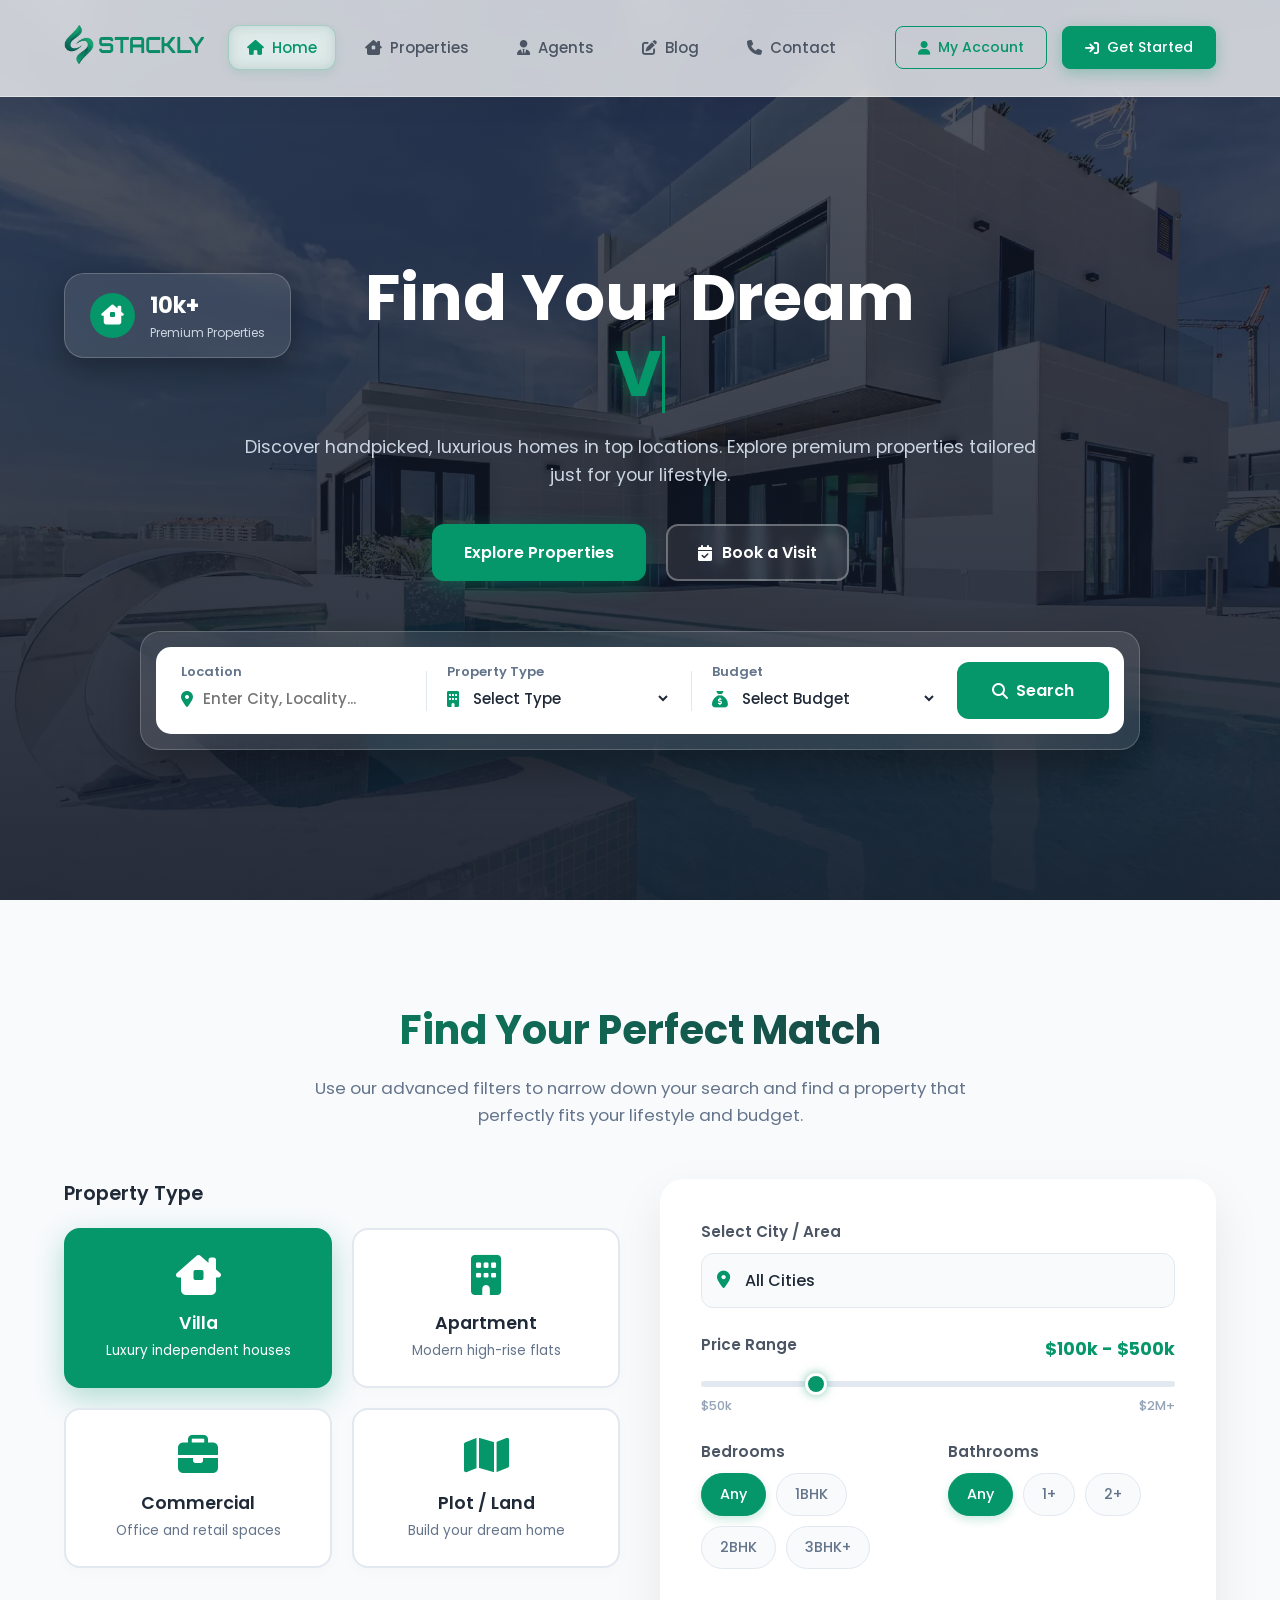
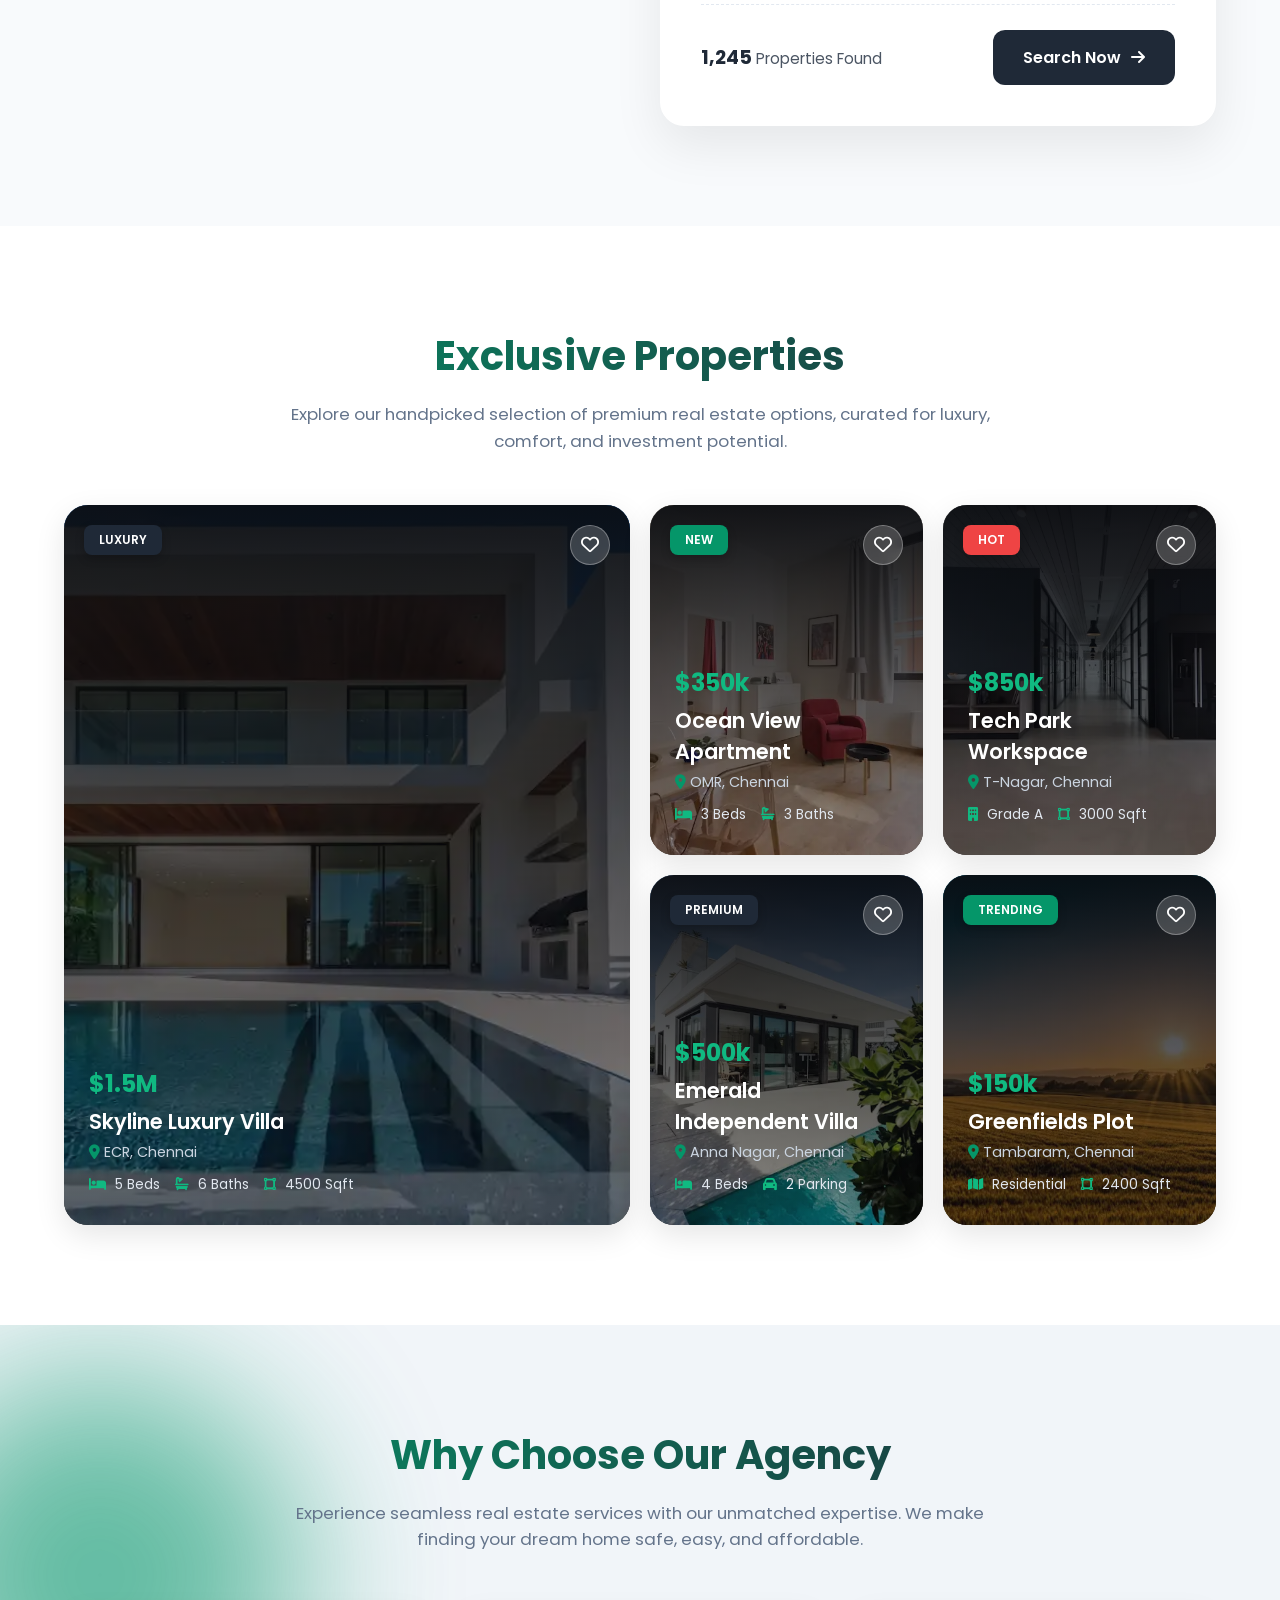
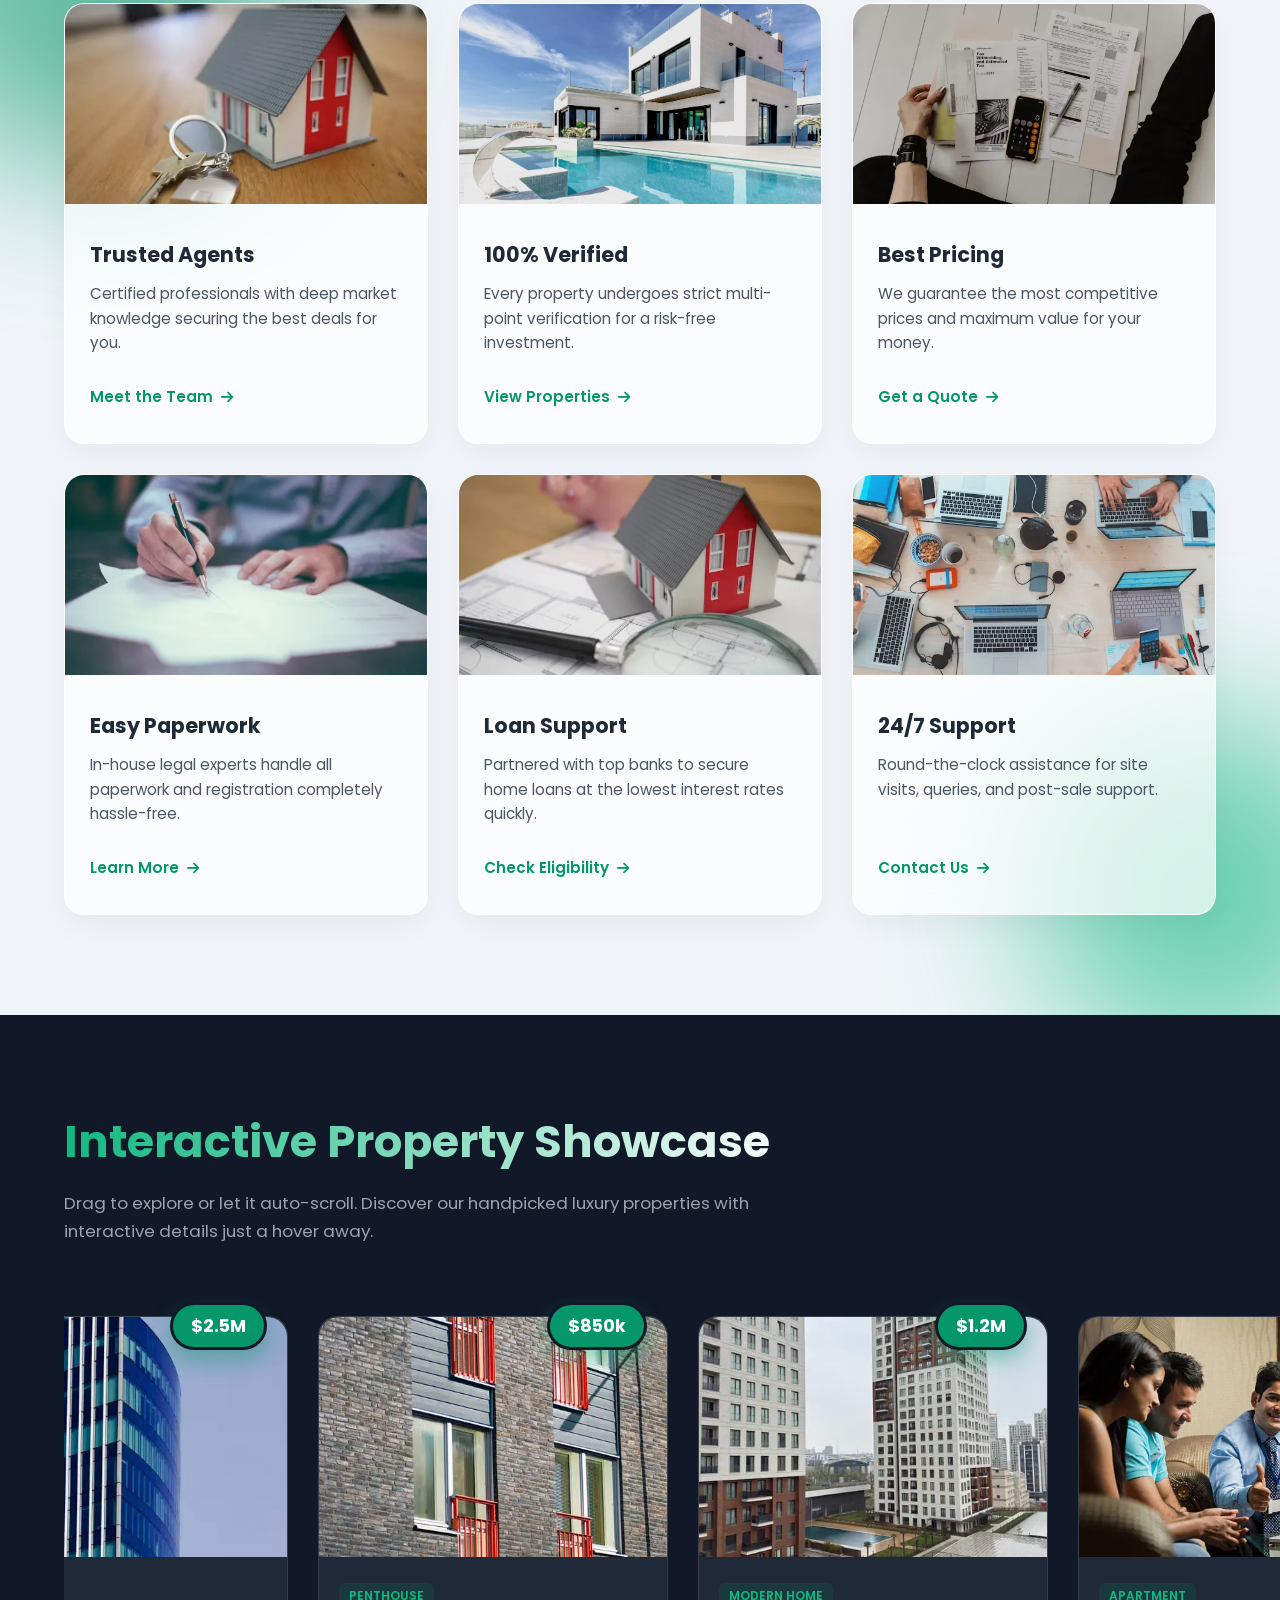
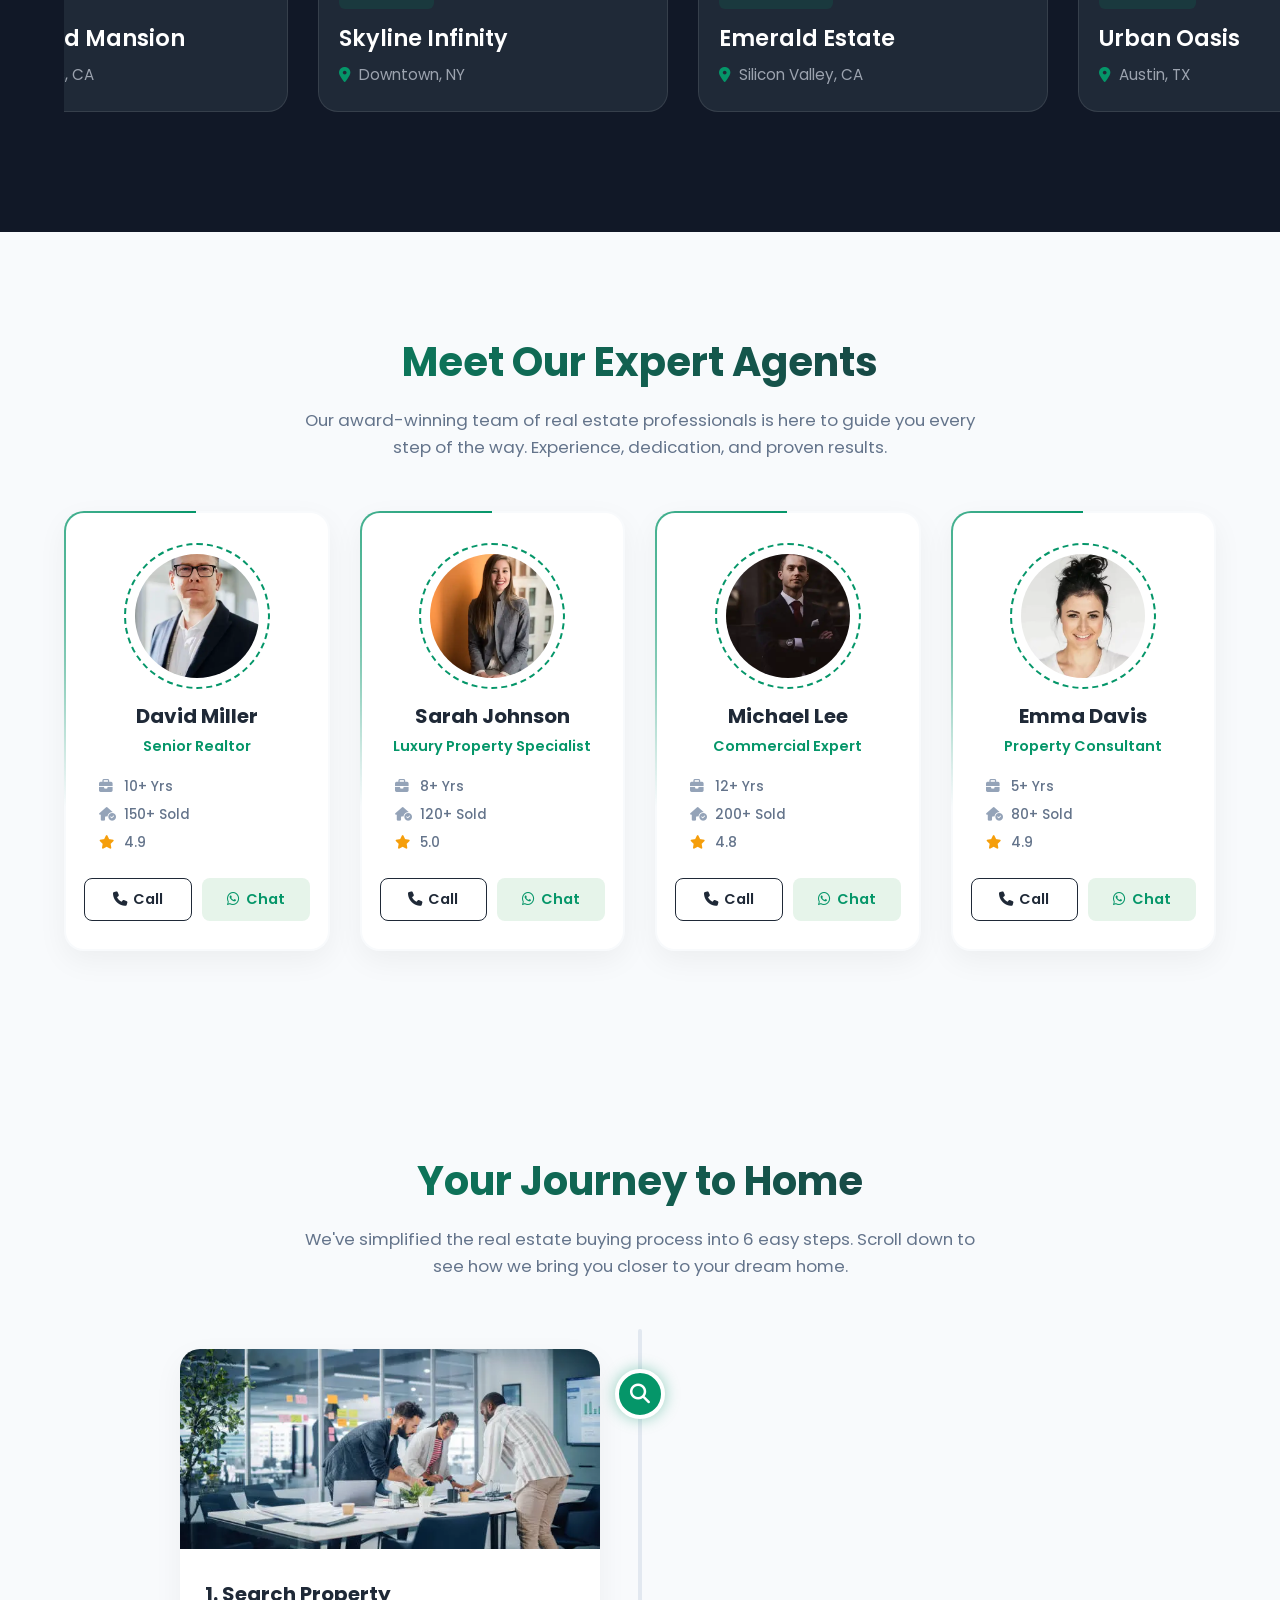
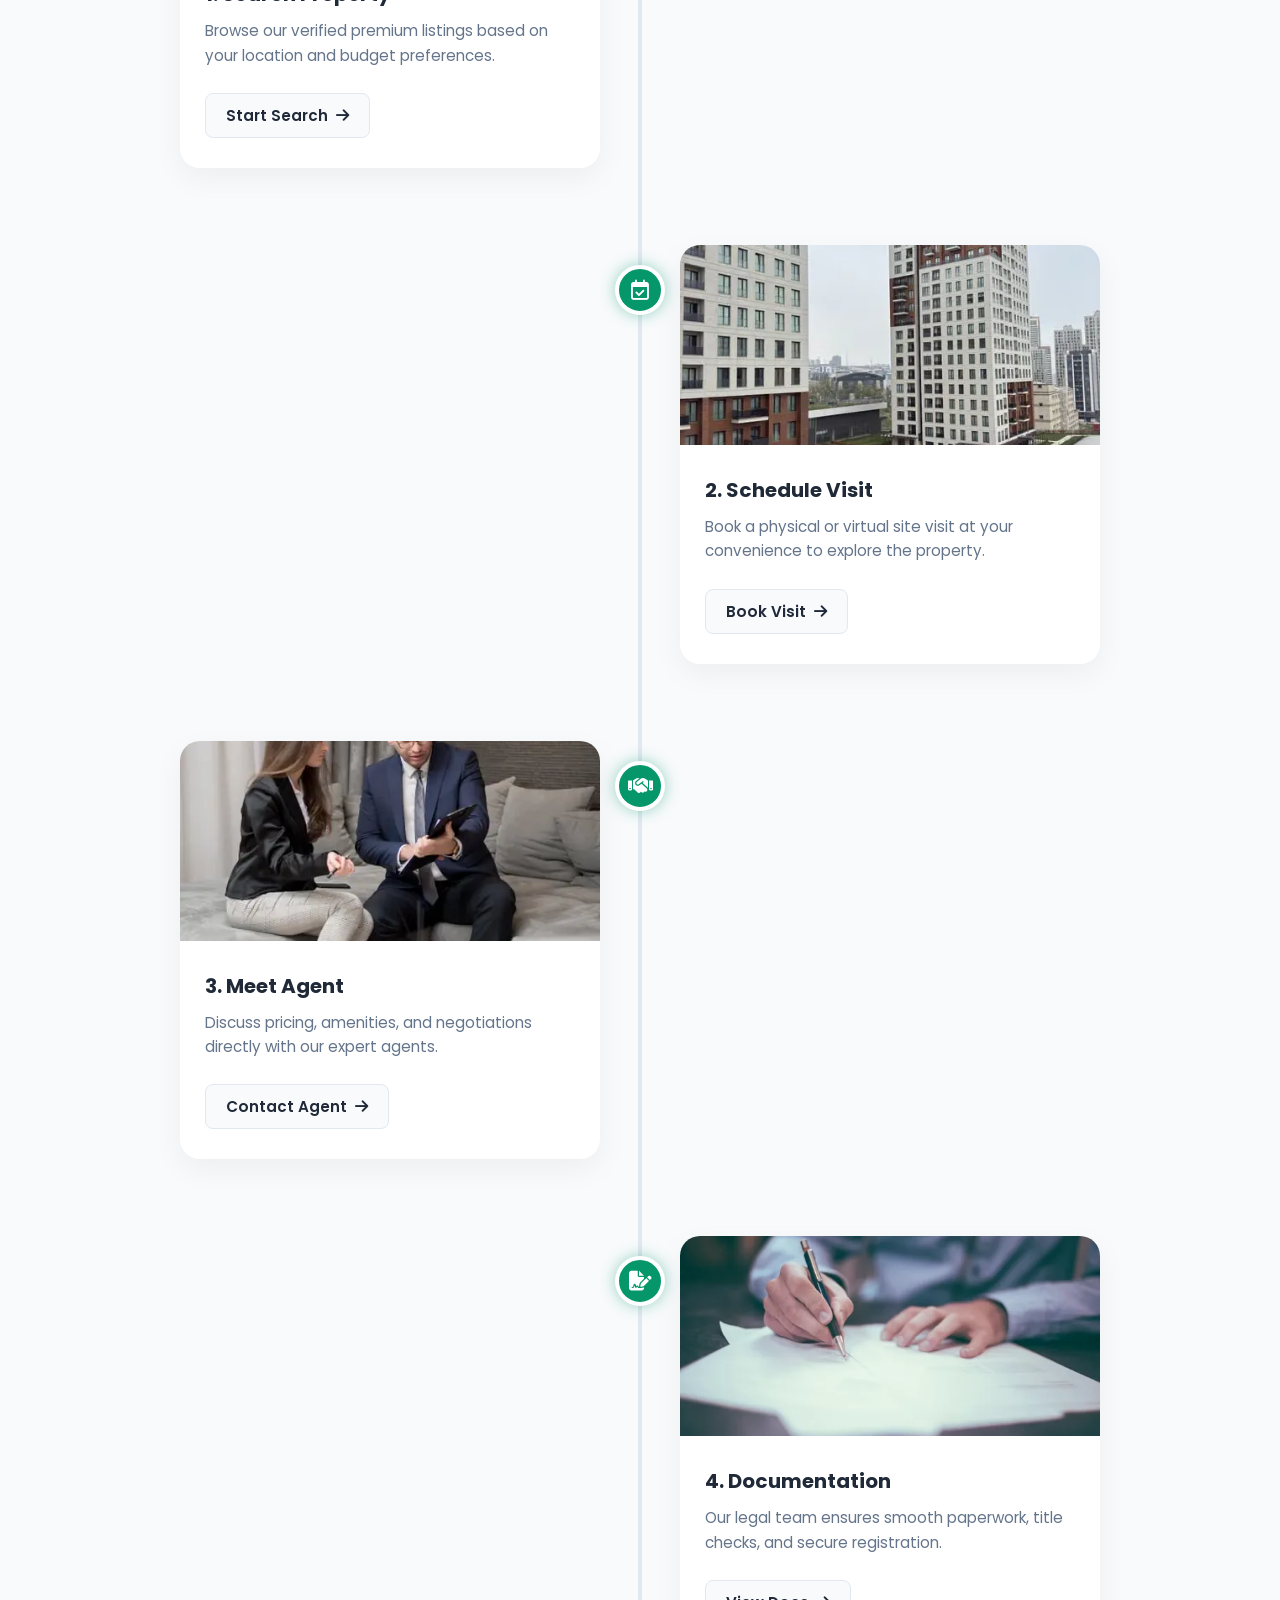
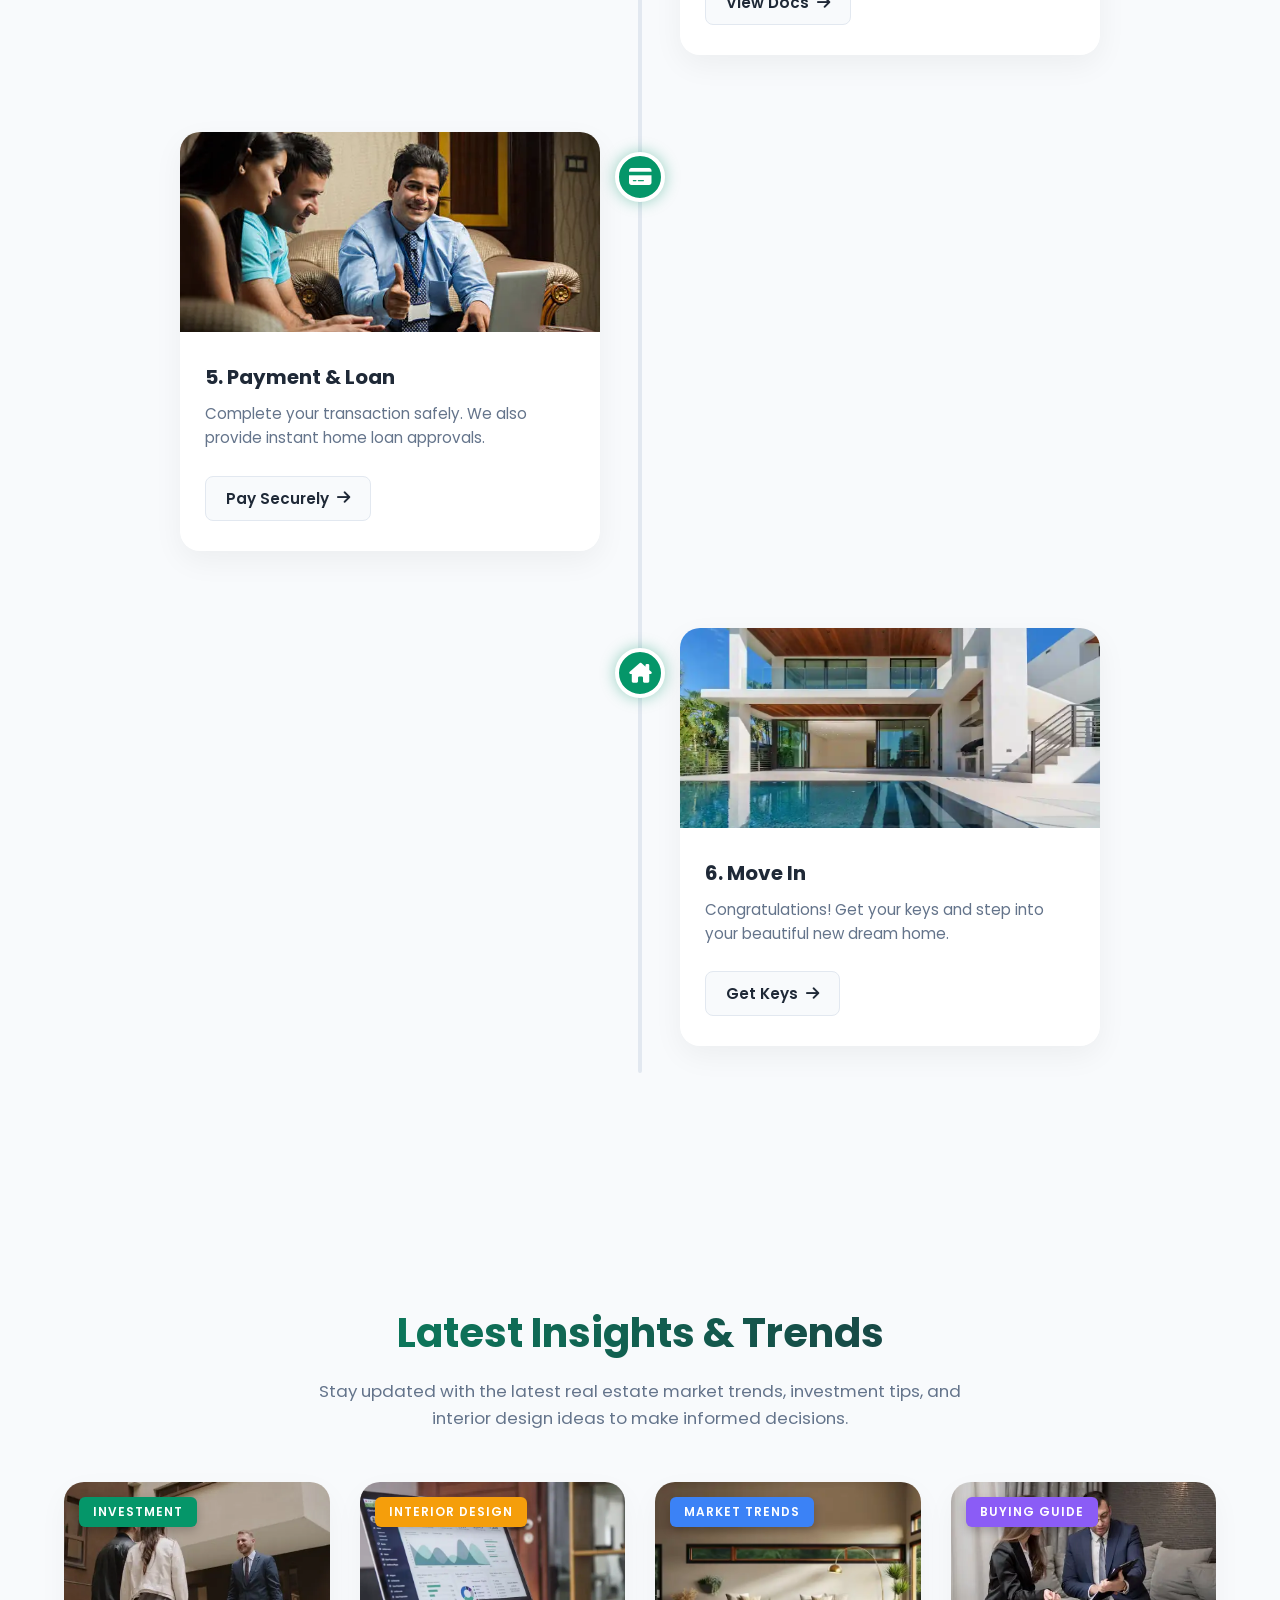
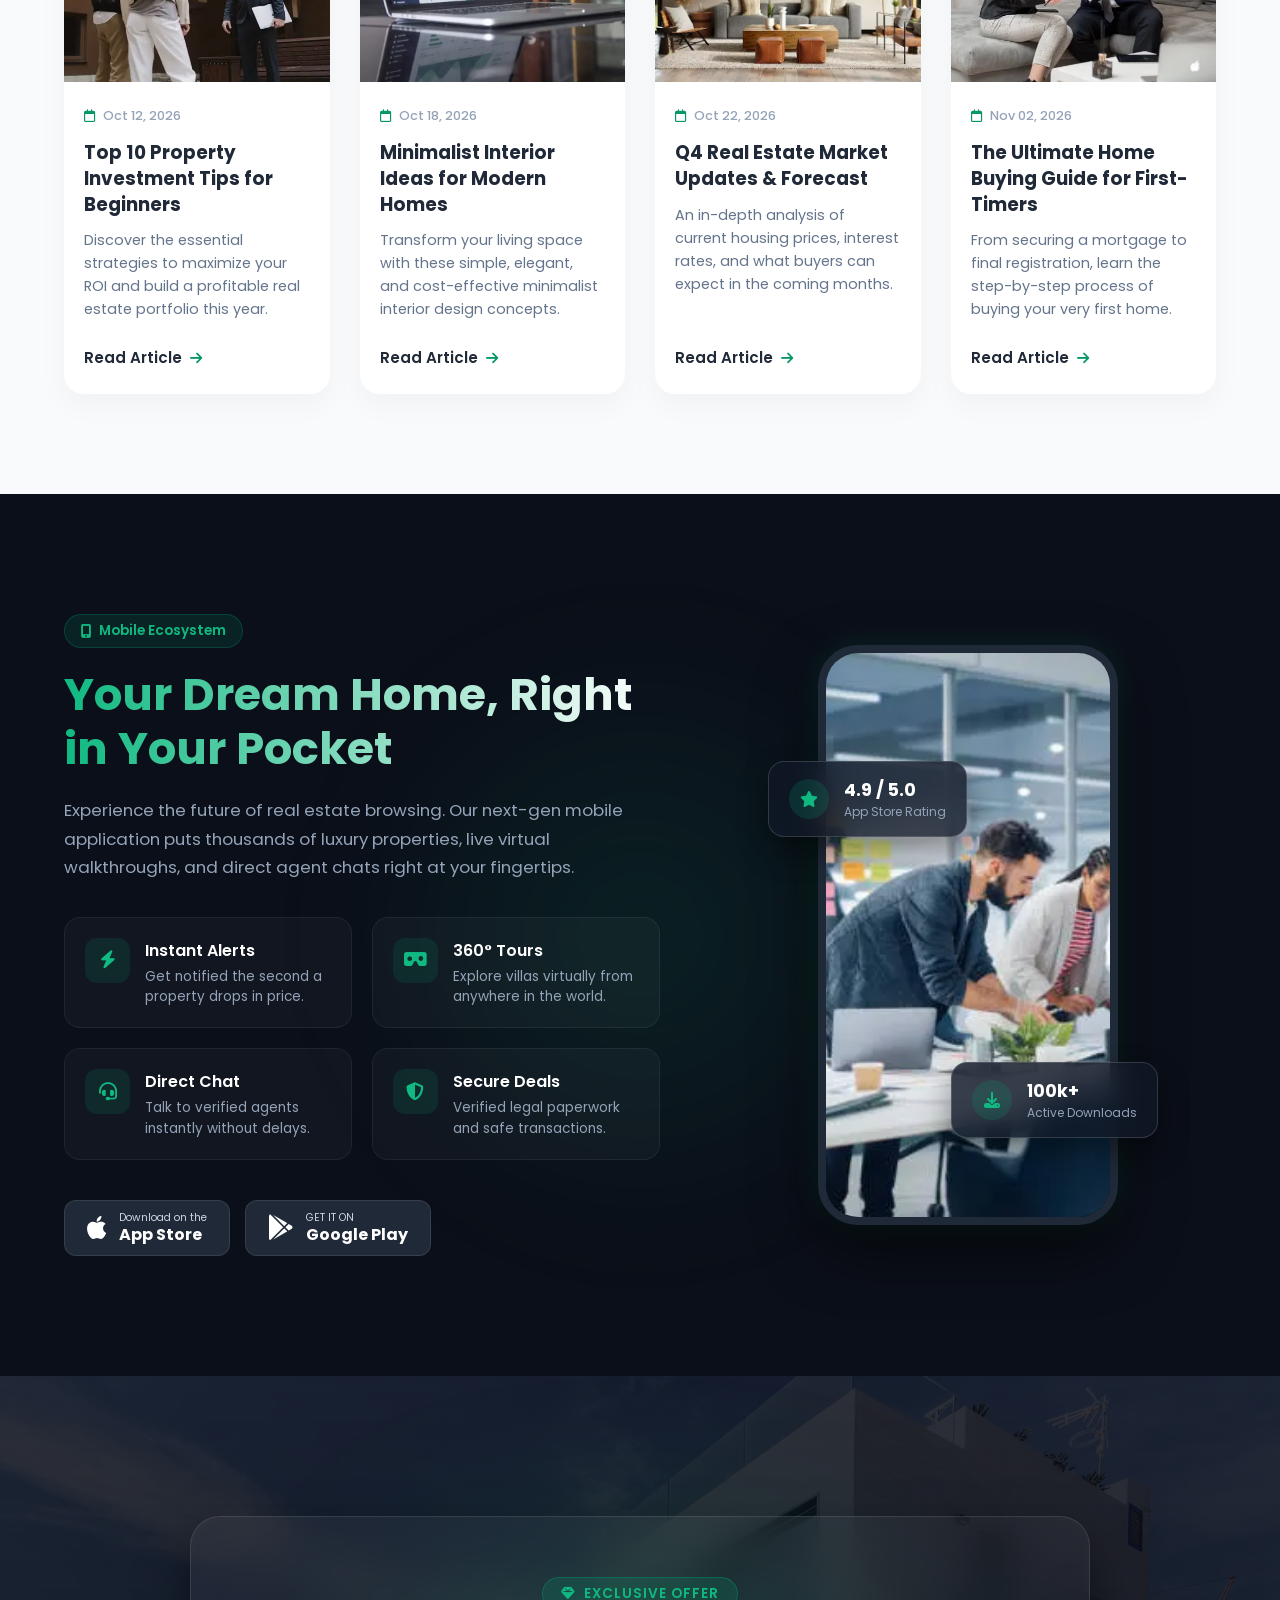
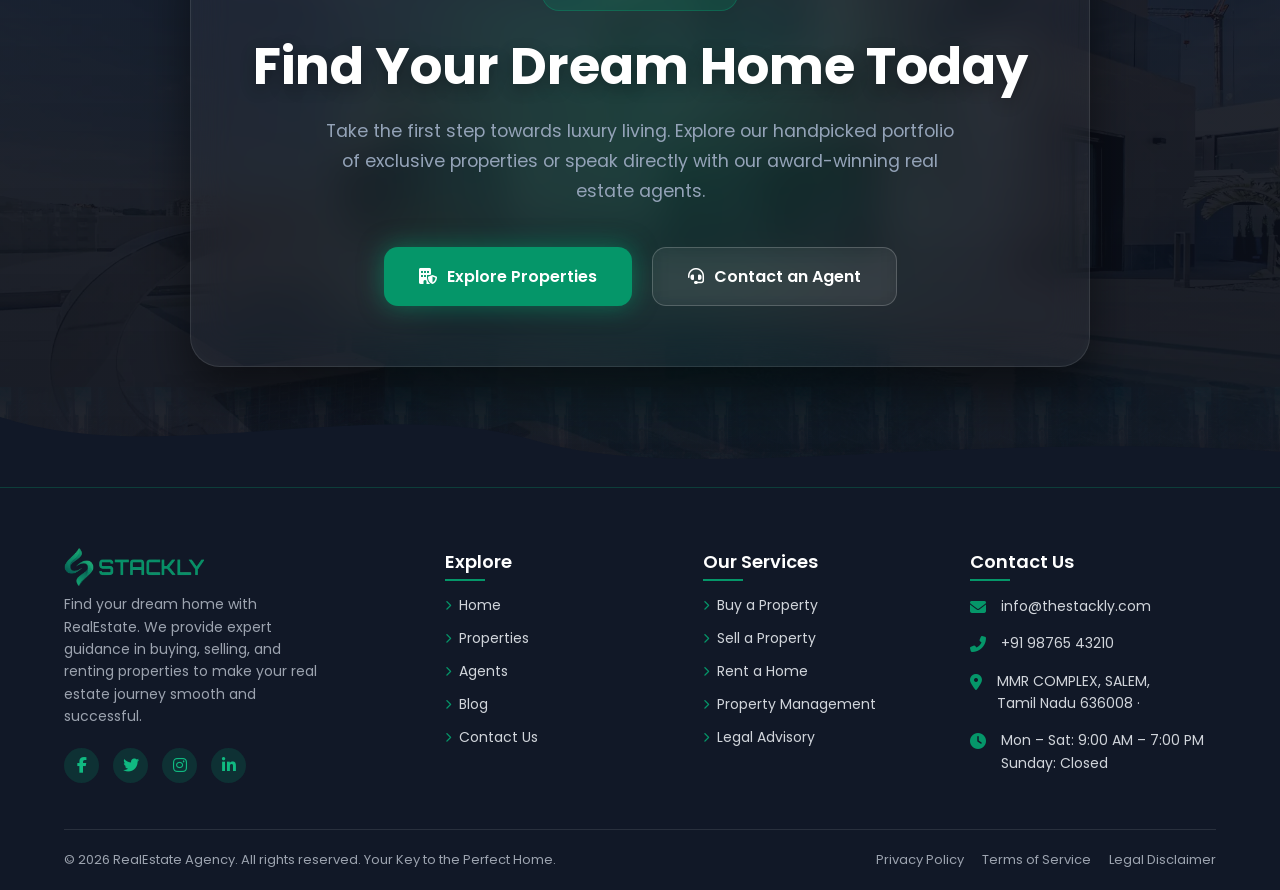
==== commit 2ea664cd: "Real Estate Agenc" ====
--- a/index.html
+++ b/index.html
@@ -17,7 +17,7 @@
     <nav class="navbar">
 
         <div class="logo">
-            <h2><i class="fa-solid fa-building-shield"></i> RealEstate</h2>
+            <a href="index.html"><img src="./asset/darkgreen_logo.webp" alt="logo"></a>
         </div>
 
 
@@ -162,7 +162,7 @@
             <div class="search-grid">
 
 
-                <div class="property-types" data-aos="fade-right" data-aos-delay="100">
+                <div class="property-types" data-aos="fade-up" data-aos-delay="100">
                     <h3 class="filter-title">Property Type</h3>
                     <div class="type-cards-grid">
 
@@ -194,7 +194,7 @@
                 </div>
 
 
-                <div class="floating-filter-panel" data-aos="fade-left" data-aos-delay="200">
+                <div class="floating-filter-panel" data-aos="fade-up" data-aos-delay="200">
 
 
                     <div class="filter-group">
@@ -264,7 +264,7 @@
                             <i class="fa-solid fa-circle-notch fa-spin count-spinner" style="display: none;"></i>
                             <span><strong id="resultCount">1,245</strong> Properties Found</span>
                         </div>
-                        <button class="animated-search-btn">
+                        <button class="animated-search-btn" onclick="window.location.href='404page.html'">
                             <span>Search Now</span>
                             <i class="fa-solid fa-arrow-right"></i>
                         </button>
@@ -294,12 +294,12 @@
 
 
                 <div class="bento-item item-large tilt-card" data-aos="fade-up" data-aos-delay="100">
-                    <img src="https://images.unsplash.com/photo-1613490493576-7fde63acd811?ixlib=rb-4.0.3&auto=format&fit=crop&w=1000&q=80"
-                        alt="Luxury Villa" class="property-img">
+                    <img src="./asset/o5.webp" alt="Luxury Villa" class="property-img">
                     <div class="card-overlay"></div>
 
                     <div class="ribbon ribbon-luxury">Luxury</div>
-                    <button class="fav-btn"><i class="fa-regular fa-heart"></i></button>
+                    <button class="fav-btn" onclick="window.location.href='404page.html'"><i
+                            class="fa-regular fa-heart"></i></button>
 
                     <div class="property-info">
                         <div class="price">$1.5M</div>
@@ -312,18 +312,19 @@
                             <span><i class="fa-solid fa-vector-square"></i> 4500 Sqft</span>
                         </div>
 
-                        <button class="quick-view-btn"><i class="fa-solid fa-eye"></i> Quick View</button>
+                        <button class="quick-view-btn" onclick="window.location.href='404page.html'"><i
+                                class="fa-solid fa-eye"></i> Quick View</button>
                     </div>
                 </div>
 
 
                 <div class="bento-item tilt-card" data-aos="fade-up" data-aos-delay="200">
-                    <img src="https://images.unsplash.com/photo-1522708323590-d24dbb6b0267?ixlib=rb-4.0.3&auto=format&fit=crop&w=800&q=80"
-                        alt="Premium Apartment" class="property-img">
+                    <img src="./asset/o6.webp" alt="Premium Apartment" class="property-img">
                     <div class="card-overlay"></div>
 
                     <div class="ribbon ribbon-new">New</div>
-                    <button class="fav-btn"><i class="fa-regular fa-heart"></i></button>
+                    <button class="fav-btn" onclick="window.location.href='404page.html'"><i
+                            class="fa-regular fa-heart"></i></button>
 
                     <div class="property-info">
                         <div class="price">$350k</div>
@@ -335,18 +336,19 @@
                             <span><i class="fa-solid fa-bath"></i> 3 Baths</span>
                         </div>
 
-                        <button class="quick-view-btn"><i class="fa-solid fa-eye"></i> Quick View</button>
+                        <button class="quick-view-btn" onclick="window.location.href='404page.html'"><i
+                                class="fa-solid fa-eye"></i> Quick View</button>
                     </div>
                 </div>
 
 
                 <div class="bento-item tilt-card" data-aos="fade-up" data-aos-delay="300">
-                    <img src="https://images.unsplash.com/photo-1497366216548-37526070297c?ixlib=rb-4.0.3&auto=format&fit=crop&w=800&q=80"
-                        alt="Commercial Space" class="property-img">
+                    <img src="./asset/o7.webp" alt="Commercial Space" class="property-img">
                     <div class="card-overlay"></div>
 
                     <div class="ribbon ribbon-hot">Hot</div>
-                    <button class="fav-btn"><i class="fa-regular fa-heart"></i></button>
+                    <button class="fav-btn" onclick="window.location.href='404page.html'"><i
+                            class="fa-regular fa-heart"></i></button>
 
                     <div class="property-info">
                         <div class="price">$850k</div>
@@ -358,18 +360,19 @@
                             <span><i class="fa-solid fa-vector-square"></i> 3000 Sqft</span>
                         </div>
 
-                        <button class="quick-view-btn"><i class="fa-solid fa-eye"></i> Quick View</button>
+                        <button class="quick-view-btn" onclick="window.location.href='404page.html'"><i
+                                class="fa-solid fa-eye"></i> Quick View</button>
                     </div>
                 </div>
 
 
                 <div class="bento-item tilt-card" data-aos="fade-up" data-aos-delay="400">
-                    <img src="https://images.unsplash.com/photo-1512917774080-9991f1c4c750?ixlib=rb-4.0.3&auto=format&fit=crop&w=800&q=80"
-                        alt="Independent House" class="property-img">
+                    <img src="./asset/o4.webp" alt="Independent House" class="property-img">
                     <div class="card-overlay"></div>
 
                     <div class="ribbon ribbon-luxury">Premium</div>
-                    <button class="fav-btn"><i class="fa-regular fa-heart"></i></button>
+                    <button class="fav-btn" onclick="window.location.href='404page.html'"><i
+                            class="fa-regular fa-heart"></i></button>
 
                     <div class="property-info">
                         <div class="price">$500k</div>
@@ -381,18 +384,19 @@
                             <span><i class="fa-solid fa-car"></i> 2 Parking</span>
                         </div>
 
-                        <button class="quick-view-btn"><i class="fa-solid fa-eye"></i> Quick View</button>
+                        <button class="quick-view-btn" onclick="window.location.href='404page.html'"><i
+                                class="fa-solid fa-eye"></i> Quick View</button>
                     </div>
                 </div>
 
 
                 <div class="bento-item tilt-card" data-aos="fade-up" data-aos-delay="500">
-                    <img src="https://images.unsplash.com/photo-1500382017468-9049fed747ef?ixlib=rb-4.0.3&auto=format&fit=crop&w=800&q=80"
-                        alt="Plots" class="property-img">
+                    <img src="./asset/o3.webp" alt="Plots" class="property-img">
                     <div class="card-overlay"></div>
 
                     <div class="ribbon ribbon-new">Trending</div>
-                    <button class="fav-btn"><i class="fa-regular fa-heart"></i></button>
+                    <button class="fav-btn" onclick="window.location.href='404page.html'"><i
+                            class="fa-regular fa-heart"></i></button>
 
                     <div class="property-info">
                         <div class="price">$150k</div>
@@ -404,7 +408,8 @@
                             <span><i class="fa-solid fa-vector-square"></i> 2400 Sqft</span>
                         </div>
 
-                        <button class="quick-view-btn"><i class="fa-solid fa-eye"></i> Quick View</button>
+                        <button class="quick-view-btn" onclick="window.location.href='404page.html'"><i
+                                class="fa-solid fa-eye"></i> Quick View</button>
                     </div>
                 </div>
 
@@ -435,8 +440,7 @@
 
                 <div class="glass-image-card" data-aos="fade-up" data-aos-delay="100">
                     <div class="card-img-wrapper">
-                        <img src="https://images.unsplash.com/photo-1560518883-ce09059eeffa?ixlib=rb-4.0.3&auto=format&fit=crop&w=600&q=80"
-                            alt="Trusted Agents">
+                        <img src="./asset/o8.webp" alt="Trusted Agents">
                         <div class="icon-wrapper">
                             <i class="fa-solid fa-user-tie"></i>
                         </div>
@@ -444,15 +448,15 @@
                     <div class="card-content">
                         <h3>Trusted Agents</h3>
                         <p>Certified professionals with deep market knowledge securing the best deals for you.</p>
-                        <a href="#" class="card-btn">Meet the Team <i class="fa-solid fa-arrow-right"></i></a>
+                        <a href="404page.html" class="card-btn">Meet the Team <i
+                                class="fa-solid fa-arrow-right"></i></a>
                     </div>
                 </div>
 
 
                 <div class="glass-image-card" data-aos="fade-up" data-aos-delay="200">
                     <div class="card-img-wrapper">
-                        <img src="https://images.unsplash.com/photo-1512917774080-9991f1c4c750?ixlib=rb-4.0.3&auto=format&fit=crop&w=600&q=80"
-                            alt="Verified Properties">
+                        <img src="./asset/o1.webp" alt="Verified Properties">
                         <div class="icon-wrapper">
                             <i class="fa-solid fa-check-to-slot"></i>
                         </div>
@@ -460,15 +464,15 @@
                     <div class="card-content">
                         <h3>100% Verified</h3>
                         <p>Every property undergoes strict multi-point verification for a risk-free investment.</p>
-                        <a href="#" class="card-btn">View Properties <i class="fa-solid fa-arrow-right"></i></a>
+                        <a href="404page.html" class="card-btn">View Properties <i
+                                class="fa-solid fa-arrow-right"></i></a>
                     </div>
                 </div>
 
 
                 <div class="glass-image-card" data-aos="fade-up" data-aos-delay="300">
                     <div class="card-img-wrapper">
-                        <img src="https://images.unsplash.com/photo-1554224155-6726b3ff858f?ixlib=rb-4.0.3&auto=format&fit=crop&w=600&q=80"
-                            alt="Best Pricing">
+                        <img src="./asset/o9.webp" alt="Best Pricing">
                         <div class="icon-wrapper">
                             <i class="fa-solid fa-hand-holding-dollar"></i>
                         </div>
@@ -476,15 +480,14 @@
                     <div class="card-content">
                         <h3>Best Pricing</h3>
                         <p>We guarantee the most competitive prices and maximum value for your money.</p>
-                        <a href="#" class="card-btn">Get a Quote <i class="fa-solid fa-arrow-right"></i></a>
+                        <a href="404page.html" class="card-btn">Get a Quote <i class="fa-solid fa-arrow-right"></i></a>
                     </div>
                 </div>
 
 
                 <div class="glass-image-card" data-aos="fade-up" data-aos-delay="400">
                     <div class="card-img-wrapper">
-                        <img src="https://images.unsplash.com/photo-1450101499163-c8848c66ca85?ixlib=rb-4.0.3&auto=format&fit=crop&w=600&q=80"
-                            alt="Easy Documentation">
+                        <img src="./asset/o10.webp" alt="Easy Documentation">
                         <div class="icon-wrapper">
                             <i class="fa-solid fa-file-signature"></i>
                         </div>
@@ -492,15 +495,14 @@
                     <div class="card-content">
                         <h3>Easy Paperwork</h3>
                         <p>In-house legal experts handle all paperwork and registration completely hassle-free.</p>
-                        <a href="#" class="card-btn">Learn More <i class="fa-solid fa-arrow-right"></i></a>
+                        <a href="404page.html" class="card-btn">Learn More <i class="fa-solid fa-arrow-right"></i></a>
                     </div>
                 </div>
 
 
                 <div class="glass-image-card" data-aos="fade-up" data-aos-delay="500">
                     <div class="card-img-wrapper">
-                        <img src="https://images.unsplash.com/photo-1560520653-9e0e4c89eb11?ixlib=rb-4.0.3&auto=format&fit=crop&w=600&q=80"
-                            alt="Home Loan">
+                        <img src="./asset/o11.webp" alt="Home Loan">
                         <div class="icon-wrapper">
                             <i class="fa-solid fa-building-columns"></i>
                         </div>
@@ -508,15 +510,15 @@
                     <div class="card-content">
                         <h3>Loan Support</h3>
                         <p>Partnered with top banks to secure home loans at the lowest interest rates quickly.</p>
-                        <a href="#" class="card-btn">Check Eligibility <i class="fa-solid fa-arrow-right"></i></a>
+                        <a href="404page.html" class="card-btn">Check Eligibility <i
+                                class="fa-solid fa-arrow-right"></i></a>
                     </div>
                 </div>
 
 
                 <div class="glass-image-card" data-aos="fade-up" data-aos-delay="600">
                     <div class="card-img-wrapper">
-                        <img src="https://images.unsplash.com/photo-1519389950473-47ba0277781c?ixlib=rb-4.0.3&auto=format&fit=crop&w=600&q=80"
-                            alt="Customer Support">
+                        <img src="./asset/o12.webp" alt="Customer Support">
                         <div class="icon-wrapper">
                             <i class="fa-solid fa-headset"></i>
                         </div>
@@ -524,7 +526,7 @@
                     <div class="card-content">
                         <h3>24/7 Support</h3>
                         <p>Round-the-clock assistance for site visits, queries, and post-sale support.</p>
-                        <a href="#" class="card-btn">Contact Us <i class="fa-solid fa-arrow-right"></i></a>
+                        <a href="404page.html" class="card-btn">Contact Us <i class="fa-solid fa-arrow-right"></i></a>
                     </div>
                 </div>
 
@@ -552,8 +554,7 @@
                 <div class="showcase-card">
                     <div class="floating-price">$2.5M</div>
                     <div class="card-img-container">
-                        <img src="https://images.unsplash.com/photo-1600596542815-ffad4c1539a9?ixlib=rb-4.0.3&auto=format&fit=crop&w=800&q=80"
-                            alt="Villa">
+                        <img src="./asset/r1.webp" alt="Villa">
 
 
                         <div class="hover-amenities">
@@ -574,8 +575,7 @@
                 <div class="showcase-card">
                     <div class="floating-price">$850k</div>
                     <div class="card-img-container">
-                        <img src="https://images.unsplash.com/photo-1512917774080-9991f1c4c750?ixlib=rb-4.0.3&auto=format&fit=crop&w=800&q=80"
-                            alt="Apartment">
+                        <img src="./asset/r2.webp" alt="Apartment">
                         <div class="hover-amenities">
                             <span><i class="fa-solid fa-bed"></i> 3 Beds</span>
                             <span><i class="fa-solid fa-bath"></i> 3 Baths</span>
@@ -594,8 +594,7 @@
                 <div class="showcase-card">
                     <div class="floating-price">$1.2M</div>
                     <div class="card-img-container">
-                        <img src="https://images.unsplash.com/photo-1613490493576-7fde63acd811?ixlib=rb-4.0.3&auto=format&fit=crop&w=800&q=80"
-                            alt="House">
+                        <img src="./asset/r3.webp" alt="House">
                         <div class="hover-amenities">
                             <span><i class="fa-solid fa-bed"></i> 4 Beds</span>
                             <span><i class="fa-solid fa-bath"></i> 4 Baths</span>
@@ -614,8 +613,7 @@
                 <div class="showcase-card">
                     <div class="floating-price">$450k</div>
                     <div class="card-img-container">
-                        <img src="https://images.unsplash.com/photo-1522708323590-d24dbb6b0267?ixlib=rb-4.0.3&auto=format&fit=crop&w=800&q=80"
-                            alt="Apartment">
+                        <img src="./asset/r4.webp" alt="Apartment">
                         <div class="hover-amenities">
                             <span><i class="fa-solid fa-bed"></i> 2 Beds</span>
                             <span><i class="fa-solid fa-bath"></i> 2 Baths</span>
@@ -634,8 +632,7 @@
                 <div class="showcase-card">
                     <div class="floating-price">$3.4M</div>
                     <div class="card-img-container">
-                        <img src="https://images.unsplash.com/photo-1497366216548-37526070297c?ixlib=rb-4.0.3&auto=format&fit=crop&w=800&q=80"
-                            alt="Commercial">
+                        <img src="./asset/r9.webp" alt="Commercial">
                         <div class="hover-amenities">
                             <span><i class="fa-solid fa-briefcase"></i> Office</span>
                             <span><i class="fa-solid fa-vector-square"></i> 10000 Sqft</span>
@@ -654,8 +651,7 @@
                 <div class="showcase-card">
                     <div class="floating-price">$600k</div>
                     <div class="card-img-container">
-                        <img src="https://images.unsplash.com/photo-1500382017468-9049fed747ef?ixlib=rb-4.0.3&auto=format&fit=crop&w=800&q=80"
-                            alt="Plot">
+                        <img src="./asset/o3.webp" alt="Plot">
                         <div class="hover-amenities">
                             <span><i class="fa-solid fa-map"></i> Land</span>
                             <span><i class="fa-solid fa-vector-square"></i> 5 Acres</span>
@@ -693,14 +689,13 @@
 
                 <div class="agent-card" data-aos="fade-up" data-aos-delay="100">
                     <div class="agent-img-wrapper">
-                        <img src="https://images.unsplash.com/photo-1560250097-0b93528c311a?ixlib=rb-4.0.3&auto=format&fit=crop&w=400&q=80"
-                            alt="Agent 1" class="agent-img">
+                        <img src="./asset/u1.webp" alt="Agent 1" class="agent-img">
 
 
                         <div class="agent-socials">
-                            <a href="#"><i class="fab fa-linkedin-in"></i></a>
-                            <a href="#"><i class="fab fa-twitter"></i></a>
-                            <a href="#"><i class="fab fa-instagram"></i></a>
+                            <a href="404page.html"><i class="fab fa-linkedin-in"></i></a>
+                            <a href="404page.html"><i class="fab fa-twitter"></i></a>
+                            <a href="404page.html"><i class="fab fa-instagram"></i></a>
                         </div>
                     </div>
 
@@ -715,8 +710,10 @@
                         </div>
 
                         <div class="agent-contacts">
-                            <button class="btn-call"><i class="fa-solid fa-phone"></i> Call</button>
-                            <button class="btn-whatsapp"><i class="fa-brands fa-whatsapp"></i> Chat</button>
+                            <button class="btn-call" onclick="window.location.href='404page.html'"><i
+                                    class="fa-solid fa-phone"></i> Call</button>
+                            <button class="btn-whatsapp" onclick="window.location.href='404page.html'"><i
+                                    class="fa-brands fa-whatsapp"></i> Chat</button>
                         </div>
                     </div>
                 </div>
@@ -724,12 +721,11 @@
 
                 <div class="agent-card" data-aos="fade-up" data-aos-delay="200">
                     <div class="agent-img-wrapper">
-                        <img src="https://images.unsplash.com/photo-1573496359142-b8d87734a5a2?ixlib=rb-4.0.3&auto=format&fit=crop&w=400&q=80"
-                            alt="Agent 2" class="agent-img">
+                        <img src="./asset/u2.webp" alt="Agent 2" class="agent-img">
                         <div class="agent-socials">
-                            <a href="#"><i class="fab fa-linkedin-in"></i></a>
-                            <a href="#"><i class="fab fa-twitter"></i></a>
-                            <a href="#"><i class="fab fa-instagram"></i></a>
+                            <a href="404page.html"><i class="fab fa-linkedin-in"></i></a>
+                            <a href="404page.html"><i class="fab fa-twitter"></i></a>
+                            <a href="404page.html"><i class="fab fa-instagram"></i></a>
                         </div>
                     </div>
                     <div class="agent-info">
@@ -741,8 +737,10 @@
                             <div class="stat rating"><i class="fa-solid fa-star"></i> 5.0</div>
                         </div>
                         <div class="agent-contacts">
-                            <button class="btn-call"><i class="fa-solid fa-phone"></i> Call</button>
-                            <button class="btn-whatsapp"><i class="fa-brands fa-whatsapp"></i> Chat</button>
+                            <button class="btn-call" onclick="window.location.href='404page.html'"><i
+                                    class="fa-solid fa-phone"></i> Call</button>
+                            <button class="btn-whatsapp" onclick="window.location.href='404page.html'"><i
+                                    class="fa-brands fa-whatsapp"></i> Chat</button>
                         </div>
                     </div>
                 </div>
@@ -750,12 +748,11 @@
 
                 <div class="agent-card" data-aos="fade-up" data-aos-delay="300">
                     <div class="agent-img-wrapper">
-                        <img src="https://images.unsplash.com/photo-1519085360753-af0119f7cbe7?ixlib=rb-4.0.3&auto=format&fit=crop&w=400&q=80"
-                            alt="Agent 3" class="agent-img">
+                        <img src="./asset/u3.webp" alt="Agent 3" class="agent-img">
                         <div class="agent-socials">
-                            <a href="#"><i class="fab fa-linkedin-in"></i></a>
-                            <a href="#"><i class="fab fa-twitter"></i></a>
-                            <a href="#"><i class="fab fa-instagram"></i></a>
+                            <a href="404page.html"><i class="fab fa-linkedin-in"></i></a>
+                            <a href="404page.html"><i class="fab fa-twitter"></i></a>
+                            <a href="404page.html"><i class="fab fa-instagram"></i></a>
                         </div>
                     </div>
                     <div class="agent-info">
@@ -767,8 +764,10 @@
                             <div class="stat rating"><i class="fa-solid fa-star"></i> 4.8</div>
                         </div>
                         <div class="agent-contacts">
-                            <button class="btn-call"><i class="fa-solid fa-phone"></i> Call</button>
-                            <button class="btn-whatsapp"><i class="fa-brands fa-whatsapp"></i> Chat</button>
+                            <button class="btn-call" onclick="window.location.href='404page.html'"><i
+                                    class="fa-solid fa-phone"></i> Call</button>
+                            <button class="btn-whatsapp" onclick="window.location.href='404page.html'"><i
+                                    class="fa-brands fa-whatsapp"></i> Chat</button>
                         </div>
                     </div>
                 </div>
@@ -776,12 +775,11 @@
 
                 <div class="agent-card" data-aos="fade-up" data-aos-delay="400">
                     <div class="agent-img-wrapper">
-                        <img src="https://images.unsplash.com/photo-1580489944761-15a19d654956?ixlib=rb-4.0.3&auto=format&fit=crop&w=400&q=80"
-                            alt="Agent 4" class="agent-img">
+                        <img src="./asset/u5.webp" alt="Agent 4" class="agent-img">
                         <div class="agent-socials">
-                            <a href="#"><i class="fab fa-linkedin-in"></i></a>
-                            <a href="#"><i class="fab fa-twitter"></i></a>
-                            <a href="#"><i class="fab fa-instagram"></i></a>
+                            <a href="404page.html"><i class="fab fa-linkedin-in"></i></a>
+                            <a href="404page.html"><i class="fab fa-twitter"></i></a>
+                            <a href="404page.html"><i class="fab fa-instagram"></i></a>
                         </div>
                     </div>
                     <div class="agent-info">
@@ -793,8 +791,10 @@
                             <div class="stat rating"><i class="fa-solid fa-star"></i> 4.9</div>
                         </div>
                         <div class="agent-contacts">
-                            <button class="btn-call"><i class="fa-solid fa-phone"></i> Call</button>
-                            <button class="btn-whatsapp"><i class="fa-brands fa-whatsapp"></i> Chat</button>
+                            <button class="btn-call" onclick="window.location.href='404page.html'"><i
+                                    class="fa-solid fa-phone"></i> Call</button>
+                            <button class="btn-whatsapp" onclick="window.location.href='404page.html'"><i
+                                    class="fa-brands fa-whatsapp"></i> Chat</button>
                         </div>
                     </div>
                 </div>
@@ -827,13 +827,13 @@
                     <div class="v-icon"><i class="fa-solid fa-magnifying-glass"></i></div>
                     <div class="v-card">
                         <div class="v-card-img">
-                            <img src="https://images.unsplash.com/photo-1560518883-ce09059eeffa?ixlib=rb-4.0.3&auto=format&fit=crop&w=600&q=80"
-                                alt="Search Property">
+                            <img src="./asset/r5.webp" alt="Search Property">
                         </div>
                         <div class="v-card-content">
                             <h3>1. Search Property</h3>
                             <p>Browse our verified premium listings based on your location and budget preferences.</p>
-                            <a href="#" class="v-step-btn">Start Search <i class="fa-solid fa-arrow-right"></i></a>
+                            <a href="404page.html" class="v-step-btn">Start Search <i
+                                    class="fa-solid fa-arrow-right"></i></a>
                         </div>
                     </div>
                 </div>
@@ -843,13 +843,13 @@
                     <div class="v-icon"><i class="fa-regular fa-calendar-check"></i></div>
                     <div class="v-card">
                         <div class="v-card-img">
-                            <img src="https://images.unsplash.com/photo-1512917774080-9991f1c4c750?ixlib=rb-4.0.3&auto=format&fit=crop&w=600&q=80"
-                                alt="Schedule Visit">
+                            <img src="./asset/r3.webp" alt="Schedule Visit">
                         </div>
                         <div class="v-card-content">
                             <h3>2. Schedule Visit</h3>
                             <p>Book a physical or virtual site visit at your convenience to explore the property.</p>
-                            <a href="#" class="v-step-btn">Book Visit <i class="fa-solid fa-arrow-right"></i></a>
+                            <a href="404page.html" class="v-step-btn">Book Visit <i
+                                    class="fa-solid fa-arrow-right"></i></a>
                         </div>
                     </div>
                 </div>
@@ -859,13 +859,13 @@
                     <div class="v-icon"><i class="fa-solid fa-handshake"></i></div>
                     <div class="v-card">
                         <div class="v-card-img">
-                            <img src="https://images.unsplash.com/photo-1573496359142-b8d87734a5a2?ixlib=rb-4.0.3&auto=format&fit=crop&w=600&q=80"
-                                alt="Meet Agent">
+                            <img src="./asset/r8.webp" alt="Meet Agent">
                         </div>
                         <div class="v-card-content">
                             <h3>3. Meet Agent</h3>
                             <p>Discuss pricing, amenities, and negotiations directly with our expert agents.</p>
-                            <a href="#" class="v-step-btn">Contact Agent <i class="fa-solid fa-arrow-right"></i></a>
+                            <a href="404page.html" class="v-step-btn">Contact Agent <i
+                                    class="fa-solid fa-arrow-right"></i></a>
                         </div>
                     </div>
                 </div>
@@ -875,13 +875,13 @@
                     <div class="v-icon"><i class="fa-solid fa-file-signature"></i></div>
                     <div class="v-card">
                         <div class="v-card-img">
-                            <img src="https://images.unsplash.com/photo-1450101499163-c8848c66ca85?ixlib=rb-4.0.3&auto=format&fit=crop&w=600&q=80"
-                                alt="Documentation">
+                            <img src="./asset/o10.webp" alt="Documentation">
                         </div>
                         <div class="v-card-content">
                             <h3>4. Documentation</h3>
                             <p>Our legal team ensures smooth paperwork, title checks, and secure registration.</p>
-                            <a href="#" class="v-step-btn">View Docs <i class="fa-solid fa-arrow-right"></i></a>
+                            <a href="404page.html" class="v-step-btn">View Docs <i
+                                    class="fa-solid fa-arrow-right"></i></a>
                         </div>
                     </div>
                 </div>
@@ -891,13 +891,13 @@
                     <div class="v-icon"><i class="fa-solid fa-credit-card"></i></div>
                     <div class="v-card">
                         <div class="v-card-img">
-                            <img src="https://images.unsplash.com/photo-1554224155-6726b3ff858f?ixlib=rb-4.0.3&auto=format&fit=crop&w=600&q=80"
-                                alt="Payment">
+                            <img src="./asset/r4.webp" alt="Payment">
                         </div>
                         <div class="v-card-content">
                             <h3>5. Payment & Loan</h3>
                             <p>Complete your transaction safely. We also provide instant home loan approvals.</p>
-                            <a href="#" class="v-step-btn">Pay Securely <i class="fa-solid fa-arrow-right"></i></a>
+                            <a href="404page.html" class="v-step-btn">Pay Securely <i
+                                    class="fa-solid fa-arrow-right"></i></a>
                         </div>
                     </div>
                 </div>
@@ -907,13 +907,13 @@
                     <div class="v-icon"><i class="fa-solid fa-house-chimney"></i></div>
                     <div class="v-card">
                         <div class="v-card-img">
-                            <img src="https://images.unsplash.com/photo-1511895426328-dc8714191300?ixlib=rb-4.0.3&auto=format&fit=crop&w=600&q=80"
-                                alt="Move In">
+                            <img src="./asset/o5.webp" alt="Move In">
                         </div>
                         <div class="v-card-content">
                             <h3>6. Move In</h3>
                             <p>Congratulations! Get your keys and step into your beautiful new dream home.</p>
-                            <a href="#" class="v-step-btn">Get Keys <i class="fa-solid fa-arrow-right"></i></a>
+                            <a href="404page.html" class="v-step-btn">Get Keys <i
+                                    class="fa-solid fa-arrow-right"></i></a>
                         </div>
                     </div>
                 </div>
@@ -941,8 +941,7 @@
                 <div class="blog-card" data-aos="fade-up" data-aos-delay="100">
                     <div class="blog-img-wrapper">
                         <div class="blog-badge">Investment</div>
-                        <img src="https://images.unsplash.com/photo-1560520031-3a4fc4e952f6?ixlib=rb-4.0.3&auto=format&fit=crop&w=800&q=80"
-                            alt="Property Investment">
+                        <img src="./asset/r7.webp" alt="Property Investment">
                     </div>
                     <div class="blog-content">
                         <div class="blog-meta">
@@ -952,7 +951,8 @@
                         <h3>Top 10 Property Investment Tips for Beginners</h3>
                         <p>Discover the essential strategies to maximize your ROI and build a profitable real estate
                             portfolio this year.</p>
-                        <a href="#" class="read-more-btn">Read Article <i class="fa-solid fa-arrow-right"></i></a>
+                        <a href="404page.html" class="read-more-btn">Read Article <i
+                                class="fa-solid fa-arrow-right"></i></a>
                     </div>
                 </div>
 
@@ -960,8 +960,7 @@
                 <div class="blog-card" data-aos="fade-up" data-aos-delay="200">
                     <div class="blog-img-wrapper">
                         <div class="blog-badge badge-design">Interior Design</div>
-                        <img src="https://images.unsplash.com/photo-1618221195710-dd6b41faaea6?ixlib=rb-4.0.3&auto=format&fit=crop&w=800&q=80"
-                            alt="Interior Ideas">
+                        <img src="./asset/u6.webp" alt="Interior Ideas">
                     </div>
                     <div class="blog-content">
                         <div class="blog-meta">
@@ -971,7 +970,8 @@
                         <h3>Minimalist Interior Ideas for Modern Homes</h3>
                         <p>Transform your living space with these simple, elegant, and cost-effective minimalist
                             interior design concepts.</p>
-                        <a href="#" class="read-more-btn">Read Article <i class="fa-solid fa-arrow-right"></i></a>
+                        <a href="404page.html" class="read-more-btn">Read Article <i
+                                class="fa-solid fa-arrow-right"></i></a>
                     </div>
                 </div>
 
@@ -979,8 +979,7 @@
                 <div class="blog-card" data-aos="fade-up" data-aos-delay="300">
                     <div class="blog-img-wrapper">
                         <div class="blog-badge badge-market">Market Trends</div>
-                        <img src="https://images.unsplash.com/photo-1460925895917-afdab827c52f?ixlib=rb-4.0.3&auto=format&fit=crop&w=800&q=80"
-                            alt="Market Updates">
+                        <img src="./asset/u7.webp" alt="Market Updates">
                     </div>
                     <div class="blog-content">
                         <div class="blog-meta">
@@ -990,7 +989,8 @@
                         <h3>Q4 Real Estate Market Updates & Forecast</h3>
                         <p>An in-depth analysis of current housing prices, interest rates, and what buyers can expect in
                             the coming months.</p>
-                        <a href="#" class="read-more-btn">Read Article <i class="fa-solid fa-arrow-right"></i></a>
+                        <a href="404page.html" class="read-more-btn">Read Article <i
+                                class="fa-solid fa-arrow-right"></i></a>
                     </div>
                 </div>
 
@@ -998,8 +998,7 @@
                 <div class="blog-card" data-aos="fade-up" data-aos-delay="400">
                     <div class="blog-img-wrapper">
                         <div class="blog-badge badge-guide">Buying Guide</div>
-                        <img src="https://images.unsplash.com/photo-1554224155-6726b3ff858f?ixlib=rb-4.0.3&auto=format&fit=crop&w=800&q=80"
-                            alt="Buying Guide">
+                        <img src="./asset/r8.webp" alt="Buying Guide">
                     </div>
                     <div class="blog-content">
                         <div class="blog-meta">
@@ -1009,7 +1008,8 @@
                         <h3>The Ultimate Home Buying Guide for First-Timers</h3>
                         <p>From securing a mortgage to final registration, learn the step-by-step process of buying your
                             very first home.</p>
-                        <a href="#" class="read-more-btn">Read Article <i class="fa-solid fa-arrow-right"></i></a>
+                        <a href="404page.html" class="read-more-btn">Read Article <i
+                                class="fa-solid fa-arrow-right"></i></a>
                     </div>
                 </div>
 
@@ -1073,14 +1073,14 @@
 
 
                 <div class="eco-store-btns">
-                    <a href="#" class="store-btn">
+                    <a href="404page.html" class="store-btn">
                         <i class="fa-brands fa-apple"></i>
                         <div class="btn-text">
                             <small>Download on the</small>
                             <strong>App Store</strong>
                         </div>
                     </a>
-                    <a href="#" class="store-btn">
+                    <a href="404page.html" class="store-btn">
                         <i class="fa-brands fa-google-play"></i>
                         <div class="btn-text">
                             <small>GET IT ON</small>
@@ -1097,8 +1097,7 @@
 
 
                     <div class="main-phone-frame">
-                        <img src="https://images.unsplash.com/photo-1611162617474-5b21e879e113?ixlib=rb-4.0.3&auto=format&fit=crop&w=600&q=80"
-                            alt="App UI">
+                        <img src="./asset/r5.webp" alt="App UI">
                     </div>
 
 
@@ -1146,10 +1145,10 @@
                     exclusive properties or speak directly with our award-winning real estate agents.</p>
 
                 <div class="cta-buttons">
-                    <a href="#properties" class="btn-glow-primary">
+                    <a href="404page.html" class="btn-glow-primary">
                         <i class="fa-solid fa-building-shield"></i> Explore Properties
                     </a>
-                    <a href="#agents" class="btn-glass-outline">
+                    <a href="404page.html" class="btn-glass-outline">
                         <i class="fa-solid fa-headset"></i> Contact an Agent
                     </a>
                 </div>
@@ -1173,10 +1172,8 @@
 
 
             <div class="footer-col" data-aos="fade-up" data-aos-delay="0">
-                <div class="footer-logo">
-                    <a href="index.html" class="logo">
-                        <h2><i class="fa-solid fa-building-shield"></i> RealEstate</h2>
-                    </a>
+                <div class="logo">
+                    <a href="index.html"><img src="./asset/darkgreen_logo.webp" alt="logo"></a>
                 </div>
                 <p class="footer-desc">
                     Find your dream home with RealEstate. We provide expert guidance in buying, selling, and renting
@@ -1218,9 +1215,9 @@
             <div class="footer-col" data-aos="fade-up" data-aos-delay="300">
                 <h4>Contact Us</h4>
                 <ul class="footer-contact">
-                    <li><i class="fas fa-envelope"></i> info@realestate.com</li>
+                    <li><i class="fas fa-envelope"></i>info@thestackly.com</li>
                     <li><i class="fas fa-phone-alt"></i> +91 98765 43210</li>
-                    <li><i class="fas fa-map-marker-alt"></i> 45 Emerald Avenue, T.Nagar,<br>Chennai, TN 600017</li>
+                    <li><i class="fas fa-map-marker-alt"></i> MMR COMPLEX, SALEM,<br> Tamil Nadu 636008 ·</li>
                     <li><i class="fas fa-clock"></i> Mon – Sat: 9:00 AM – 7:00 PM<br>Sunday: Closed</li>
                 </ul>
             </div>
@@ -1430,7 +1427,7 @@
             quickViewBtns.forEach(btn => {
                 btn.addEventListener('click', (e) => {
                     e.stopPropagation();
-                    alert("Opening Quick View Modal for this property...");
+
                 });
             });
 
--- a/style.css
+++ b/style.css
@@ -5,15 +5,13 @@
   display: flex;
   align-items: center;
   justify-content: center;
-  background: url("https://images.unsplash.com/photo-1600596542815-ffad4c1539a9?ixlib=rb-4.0.3&auto=format&fit=crop&w=2000&q=80")
-    center center/cover no-repeat;
-  background-attachment: fixed;  
+  background: url("./asset/o1.webp") center center/cover no-repeat;
+  background-attachment: fixed;
   padding: 120px 5% 50px;
   overflow: hidden;
   font-family: "Poppins", sans-serif;
 }
 
- 
 .hero-overlay {
   position: absolute;
   top: 0;
@@ -39,7 +37,6 @@
   text-align: center;
 }
 
- 
 .floating-stat-card {
   position: absolute;
   top: 10%;
@@ -96,7 +93,6 @@
   }
 }
 
- 
 .hero-content {
   max-width: 800px;
   margin-bottom: 50px;
@@ -140,7 +136,6 @@
   line-height: 1.6;
 }
 
- 
 .hero-cta {
   display: flex;
   gap: 20px;
@@ -186,7 +181,6 @@
   transform: translateY(-3px);
 }
 
- 
 .glass-search-box {
   width: 100%;
   max-width: 1000px;
@@ -201,7 +195,7 @@
 
 .search-form {
   display: flex;
-  align-items: flex-start;  
+  align-items: flex-start;
   justify-content: space-between;
   background: #ffffff;
   border-radius: 15px;
@@ -230,7 +224,7 @@
   align-items: center;
   gap: 10px;
   padding-bottom: 5px;
-  border-bottom: 2px solid transparent;  
+  border-bottom: 2px solid transparent;
   transition: 0.3s;
 }
 
@@ -274,7 +268,7 @@
   display: flex;
   align-items: center;
   gap: 8px;
-  align-self: center;  
+  align-self: center;
 }
 
 .search-btn:hover {
@@ -282,17 +276,16 @@
   transform: scale(1.05);
 }
 
- 
 .search-group .error-message {
   color: #ef4444;
   font-size: 11px;
   font-weight: 600;
-  margin-top: 5px;  
-  display: none;  
+  margin-top: 5px;
+  display: none;
 }
 
 .search-group.error .error-message {
-  display: block;  
+  display: block;
 }
 
 .search-group.error .input-wrap {
@@ -321,7 +314,6 @@
   }
 }
 
- 
 .scroll-indicator {
   position: absolute;
   bottom: 30px;
@@ -363,7 +355,6 @@
   }
 }
 
- 
 @media screen and (max-width: 992px) {
   .hero-title {
     font-size: 3rem;
@@ -414,10 +405,9 @@
   }
 }
 
- 
 .advanced-search-section {
   padding: 100px 5%;
-  background-color: #f8fafc;  
+  background-color: #f8fafc;
   font-family: "Poppins", sans-serif;
   color: #1f2937;
 }
@@ -427,7 +417,6 @@
   margin: 0 auto;
 }
 
- 
 .section-header {
   text-align: center;
   margin-bottom: 50px;
@@ -438,12 +427,7 @@
   font-weight: 700;
   margin-bottom: 15px;
 
-   
-  background: linear-gradient(
-    to right,
-    #059669,
-    #1f2937
-  );  
+  background: linear-gradient(to right, #059669, #1f2937);
   -webkit-background-clip: text;
   -webkit-text-fill-color: transparent;
   background-clip: text;
@@ -458,7 +442,6 @@
   line-height: 1.6;
 }
 
- 
 .search-grid {
   display: grid;
   grid-template-columns: 1fr 1fr;
@@ -466,7 +449,6 @@
   align-items: flex-start;
 }
 
- 
 .filter-title {
   font-size: 1.2rem;
   font-weight: 600;
@@ -474,7 +456,6 @@
   color: #1f2937;
 }
 
- 
 .type-cards-grid {
   display: grid;
   grid-template-columns: repeat(2, 1fr);
@@ -494,7 +475,7 @@
 
 .type-card i {
   font-size: 2.5rem;
-  color: #059669;  
+  color: #059669;
   margin-bottom: 15px;
   transition: all 0.3s ease;
 }
@@ -511,7 +492,6 @@
   color: #64748b;
 }
 
- 
 .type-card:hover {
   border-color: #059669;
   transform: translateY(-5px);
@@ -531,7 +511,6 @@
   color: #ffffff;
 }
 
- 
 .floating-filter-panel {
   background: #ffffff;
   border-radius: 24px;
@@ -553,7 +532,6 @@
   margin-bottom: 10px;
 }
 
- 
 .custom-select-box {
   position: relative;
   display: flex;
@@ -588,7 +566,6 @@
   appearance: none;
 }
 
- 
 .range-header {
   display: flex;
   justify-content: space-between;
@@ -635,7 +612,6 @@
   font-weight: 500;
 }
 
- 
 .row-group {
   display: flex;
   gap: 20px;
@@ -679,7 +655,6 @@
   box-shadow: 0 4px 10px rgba(5, 150, 105, 0.2);
 }
 
- 
 .filter-footer {
   display: flex;
   justify-content: space-between;
@@ -706,12 +681,11 @@
   color: #059669;
 }
 
- 
 .animated-search-btn {
   display: flex;
   align-items: center;
   gap: 10px;
-  background: #1f2937;  
+  background: #1f2937;
   color: #ffffff;
   border: none;
   padding: 15px 30px;
@@ -732,7 +706,7 @@
   left: 0;
   width: 0%;
   height: 100%;
-  background: #059669;  
+  background: #059669;
   transition: all 0.4s ease;
   z-index: -1;
   border-radius: 12px;
@@ -744,7 +718,7 @@
 
 .animated-search-btn:hover {
   box-shadow: 0 10px 20px rgba(5, 150, 105, 0.3);
-  padding-right: 25px;  
+  padding-right: 25px;
 }
 
 .animated-search-btn i {
@@ -755,7 +729,6 @@
   transform: translateX(5px);
 }
 
- 
 @media screen and (max-width: 992px) {
   .search-grid {
     grid-template-columns: 1fr;
@@ -788,7 +761,6 @@
   }
 }
 
- 
 .featured-section {
   padding: 100px 5%;
   background-color: #ffffff;
@@ -800,7 +772,6 @@
   margin: 0 auto;
 }
 
- 
 .gradient-heading {
   font-size: 2.8rem;
   font-weight: 700;
@@ -819,7 +790,6 @@
   line-height: 1.6;
 }
 
- 
 .bento-grid {
   display: grid;
   grid-template-columns: repeat(4, 1fr);
@@ -827,20 +797,18 @@
   gap: 20px;
 }
 
- 
 .item-large {
   grid-column: span 2;
   grid-row: span 2;
 }
 
- 
 .bento-item {
   position: relative;
   border-radius: 24px;
   overflow: hidden;
   cursor: pointer;
   background: #000;
-   
+
   transform-style: preserve-3d;
   box-shadow: 0 10px 30px rgba(0, 0, 0, 0.1);
   transition: box-shadow 0.4s ease;
@@ -850,7 +818,6 @@
   box-shadow: 0 20px 40px rgba(5, 150, 105, 0.3);
 }
 
- 
 .property-img {
   width: 100%;
   height: 100%;
@@ -862,7 +829,6 @@
   transform: scale(1.1);
 }
 
- 
 .card-overlay {
   position: absolute;
   top: 0;
@@ -873,7 +839,6 @@
   pointer-events: none;
 }
 
- 
 .ribbon {
   position: absolute;
   top: 20px;
@@ -890,15 +855,14 @@
 
 .ribbon-luxury {
   background: #1f2937;
-}  
+}
 .ribbon-new {
   background: #059669;
-}  
+}
 .ribbon-hot {
   background: #ef4444;
-}  
-
- 
+}
+
 .fav-btn {
   position: absolute;
   top: 20px;
@@ -926,12 +890,11 @@
 .fav-btn.active i {
   font-weight: 900;
   color: #ef4444;
-}  
-
- 
+}
+
 .property-info {
   position: absolute;
-  bottom: -60px;  
+  bottom: -60px;
   left: 0;
   width: 100%;
   padding: 25px;
@@ -941,13 +904,13 @@
 }
 
 .bento-item:hover .property-info {
-  bottom: 0;  
+  bottom: 0;
 }
 
 .price {
   font-size: 1.5rem;
   font-weight: 700;
-  color: #10b981;  
+  color: #10b981;
   margin-bottom: 5px;
 }
 
@@ -980,7 +943,6 @@
   margin-right: 5px;
 }
 
- 
 .quick-view-btn {
   width: 100%;
   padding: 12px;
@@ -992,7 +954,7 @@
   font-weight: 600;
   cursor: pointer;
   transition: background 0.3s;
-  opacity: 0;  
+  opacity: 0;
   transform: translateY(20px);
   transition: all 0.4s ease;
 }
@@ -1006,7 +968,6 @@
   background: #047857;
 }
 
- 
 @media screen and (max-width: 992px) {
   .bento-grid {
     grid-template-columns: repeat(2, 1fr);
@@ -1034,7 +995,6 @@
     height: 400px;
   }
 
-   
   .property-info {
     bottom: 0;
   }
@@ -1045,17 +1005,15 @@
   }
 }
 
- 
 .why-choose-us {
   position: relative;
   padding: 100px 5%;
-  background-color: #f1f5f9;  
+  background-color: #f1f5f9;
   font-family: "Poppins", sans-serif;
   overflow: hidden;
   z-index: 1;
 }
 
- 
 .blur-circle {
   position: absolute;
   border-radius: 50%;
@@ -1067,7 +1025,7 @@
 .circle-1 {
   width: 400px;
   height: 400px;
-  background: #059669;  
+  background: #059669;
   top: 50px;
   left: -100px;
 }
@@ -1075,7 +1033,7 @@
 .circle-2 {
   width: 350px;
   height: 350px;
-  background: #10b981;  
+  background: #10b981;
   bottom: -50px;
   right: -100px;
 }
@@ -1085,7 +1043,6 @@
   margin: 0 auto;
 }
 
- 
 .section-header {
   text-align: center;
   margin-bottom: 50px;
@@ -1110,14 +1067,12 @@
   font-size: 1.05rem;
 }
 
- 
 .features-grid {
   display: grid;
   grid-template-columns: repeat(3, 1fr);
   gap: 30px;
 }
 
- 
 .glass-image-card {
   background: rgba(255, 255, 255, 0.7);
   backdrop-filter: blur(16px);
@@ -1131,7 +1086,6 @@
   flex-direction: column;
 }
 
- 
 .glass-image-card:hover {
   transform: translateY(-10px);
   box-shadow:
@@ -1140,7 +1094,6 @@
   background: rgba(255, 255, 255, 0.95);
 }
 
- 
 .card-img-wrapper {
   position: relative;
   width: 100%;
@@ -1156,13 +1109,12 @@
 }
 
 .glass-image-card:hover .card-img-wrapper img {
-  transform: scale(1.1);  
-}
-
- 
+  transform: scale(1.1);
+}
+
 .icon-wrapper {
   position: absolute;
-  bottom: -55px;  
+  bottom: -55px;
   right: 25px;
   width: 55px;
   height: 55px;
@@ -1178,19 +1130,18 @@
   box-shadow: 0 5px 15px rgba(5, 150, 105, 0.4);
   z-index: 10;
 }
- 
+
 .glass-image-card:hover .icon-wrapper {
   transform: rotateY(180deg) scale(1.1);
-  background: #1f2937;  
+  background: #1f2937;
   border-color: #f1f5f9;
   bottom: 0;
 }
 
 .glass-image-card:hover .icon-wrapper i {
-  transform: rotateY(-180deg);  
-}
-
- 
+  transform: rotateY(-180deg);
+}
+
 .card-content {
   padding: 35px 25px 25px;
   display: flex;
@@ -1207,7 +1158,7 @@
 }
 
 .glass-image-card:hover h3 {
-  color: #059669;  
+  color: #059669;
 }
 
 .card-content p {
@@ -1215,10 +1166,9 @@
   color: #4b5563;
   line-height: 1.6;
   margin-bottom: 20px;
-  flex-grow: 1;  
-}
-
- 
+  flex-grow: 1;
+}
+
 .card-btn {
   display: inline-flex;
   align-items: center;
@@ -1240,10 +1190,9 @@
 
 .card-btn:hover {
   color: #047857;
-  gap: 12px;  
-}
-
- 
+  gap: 12px;
+}
+
 @media screen and (max-width: 1024px) {
   .features-grid {
     grid-template-columns: repeat(2, 1fr);
@@ -1260,16 +1209,15 @@
   }
   .blur-circle {
     display: none;
-  }  
+  }
   .card-img-wrapper {
     height: 220px;
   }
 }
 
- 
 .showcase-section {
-  padding: 100px 0 100px 5%;  
-  background-color: #111827;  
+  padding: 100px 0 100px 5%;
+  background-color: #111827;
   font-family: "Poppins", sans-serif;
   overflow: hidden;
 }
@@ -1280,16 +1228,11 @@
   padding-right: 5%;
 }
 
- 
 .gradient-heading-dark {
   font-size: 2.8rem;
   font-weight: 700;
   margin-bottom: 15px;
-  background: linear-gradient(
-    to right,
-    #10b981,
-    #ffffff
-  );  
+  background: linear-gradient(to right, #10b981, #ffffff);
   -webkit-background-clip: text;
   -webkit-text-fill-color: transparent;
   background-clip: text;
@@ -1302,14 +1245,13 @@
   font-size: 1.05rem;
 }
 
- 
 .showcase-track-container {
   width: 100%;
   overflow-x: auto;
   overflow-y: hidden;
-  cursor: grab;  
+  cursor: grab;
   padding: 20px 0;
-   
+
   -ms-overflow-style: none;
   scrollbar-width: none;
 }
@@ -1319,27 +1261,26 @@
 }
 
 .showcase-track-container.active {
-  cursor: grabbing;  
+  cursor: grabbing;
 }
 
 .showcase-track {
   display: inline-flex;
   gap: 30px;
-  padding-right: 5%;  
-}
-
- 
+  padding-right: 5%;
+}
+
 .showcase-card {
   position: relative;
   width: 350px;
-  background: #1f2937;  
+  background: #1f2937;
   border: 1px solid rgba(255, 255, 255, 0.1);
   border-radius: 20px;
-  flex-shrink: 0;  
+  flex-shrink: 0;
   transition:
     transform 0.4s ease,
     box-shadow 0.4s ease;
-  user-select: none;  
+  user-select: none;
 }
 
 .showcase-card:hover {
@@ -1347,7 +1288,6 @@
   box-shadow: 0 15px 35px rgba(5, 150, 105, 0.2);
 }
 
- 
 .floating-price {
   position: absolute;
   top: -15px;
@@ -1360,10 +1300,9 @@
   border-radius: 30px;
   box-shadow: 0 10px 20px rgba(5, 150, 105, 0.4);
   z-index: 10;
-  border: 3px solid #111827;  
-}
-
- 
+  border: 3px solid #111827;
+}
+
 .card-img-container {
   position: relative;
   width: 100%;
@@ -1383,13 +1322,12 @@
   transform: scale(1.1);
 }
 
- 
 .hover-amenities {
   position: absolute;
   bottom: 0;
   left: 0;
   width: 100%;
-  background: rgba(17, 24, 39, 0.85);  
+  background: rgba(17, 24, 39, 0.85);
   backdrop-filter: blur(8px);
   -webkit-backdrop-filter: blur(8px);
   border-top: 1px solid rgba(5, 150, 105, 0.5);
@@ -1423,7 +1361,6 @@
   color: #10b981;
 }
 
- 
 .card-info {
   padding: 25px 20px;
 }
@@ -1457,7 +1394,6 @@
   margin-right: 5px;
 }
 
- 
 @media screen and (max-width: 768px) {
   .showcase-section {
     padding-top: 80px;
@@ -1477,10 +1413,9 @@
   }
 }
 
- 
 .agents-section {
   padding: 100px 5%;
-  background-color: #f8fafc;  
+  background-color: #f8fafc;
   font-family: "Poppins", sans-serif;
 }
 
@@ -1489,7 +1424,6 @@
   margin: 0 auto;
 }
 
- 
 .section-header {
   text-align: center;
   margin-bottom: 50px;
@@ -1513,14 +1447,12 @@
   line-height: 1.6;
 }
 
- 
 .agents-grid {
   display: grid;
   grid-template-columns: repeat(4, 1fr);
   gap: 30px;
 }
 
- 
 .agent-card {
   position: relative;
   padding: 40px 20px 30px;
@@ -1528,14 +1460,13 @@
   border-radius: 20px;
   box-shadow: 0 10px 30px rgba(0, 0, 0, 0.05);
   z-index: 1;
-  overflow: hidden;  
+  overflow: hidden;
   transition:
     transform 0.4s ease,
     box-shadow 0.4s ease;
   background: transparent;
 }
 
- 
 .agent-card::before {
   content: "";
   position: absolute;
@@ -1548,26 +1479,23 @@
   z-index: -2;
 }
 
- 
 .agent-card::after {
   content: "";
   position: absolute;
-  top: 2px;  
+  top: 2px;
   left: 2px;
   right: 2px;
   bottom: 2px;
-  background: #ffffff;  
-  border-radius: 18px;  
+  background: #ffffff;
+  border-radius: 18px;
   z-index: -1;
 }
 
- 
 .agent-card:hover {
   transform: translateY(-10px);
   box-shadow: 0 20px 40px rgba(5, 150, 105, 0.15);
 }
 
- 
 @keyframes rotateBorder {
   0% {
     transform: rotate(0deg);
@@ -1577,7 +1505,6 @@
   }
 }
 
- 
 .agent-img-wrapper {
   position: relative;
   width: 130px;
@@ -1585,7 +1512,6 @@
   margin: 0 auto 20px;
 }
 
- 
 .agent-img-wrapper::before {
   content: "";
   position: absolute;
@@ -1613,7 +1539,6 @@
   border: 3px solid #ffffff;
 }
 
- 
 .agent-socials {
   position: absolute;
   bottom: 5px;
@@ -1653,7 +1578,6 @@
   transform: translateY(-3px);
 }
 
- 
 .agent-info h3 {
   font-size: 1.25rem;
   font-weight: 700;
@@ -1679,7 +1603,7 @@
 
 .stat {
   font-size: 0.85rem;
-  color: #64748b;  
+  color: #64748b;
   font-weight: 500;
   display: flex;
   align-items: center;
@@ -1687,15 +1611,14 @@
 }
 
 .stat i {
-  color: #94a3b8;  
+  color: #94a3b8;
   width: 15px;
 }
 
 .stat.rating i {
-  color: #f59e0b;  
-}
-
- 
+  color: #f59e0b;
+}
+
 .agent-contacts {
   display: flex;
   gap: 10px;
@@ -1727,7 +1650,7 @@
 }
 
 .btn-whatsapp {
-  background: #e6f4ea;  
+  background: #e6f4ea;
   border: 1px solid transparent;
   color: #059669;
 }
@@ -1754,18 +1677,17 @@
   }
 
   .agents-grid {
-    grid-template-columns: 1fr !important;  
+    grid-template-columns: 1fr !important;
     gap: 20px !important;
     width: 100% !important;
   }
 
   .agent-card {
-    width: 90% !important;  
+    width: 90% !important;
     margin: 0 auto;
   }
 }
 
- 
 .v-process-section {
   padding: 100px 5%;
   background-color: #f8fafc;
@@ -1778,7 +1700,6 @@
   margin: 0 auto;
 }
 
- 
 .section-header {
   text-align: center;
   margin-bottom: 70px;
@@ -1802,14 +1723,12 @@
   line-height: 1.6;
 }
 
- 
 .v-timeline-wrapper {
   position: relative;
   max-width: 1000px;
   margin: 0 auto;
 }
 
- 
 .v-line {
   position: absolute;
   top: 0;
@@ -1822,14 +1741,13 @@
   z-index: 1;
 }
 
- 
 .v-progress {
   position: absolute;
   top: 0;
   left: 50%;
   transform: translateX(-50%);
   width: 4px;
-  height: 0%;  
+  height: 0%;
   background: #059669;
   border-radius: 4px;
   z-index: 2;
@@ -1837,7 +1755,6 @@
   transition: height 0.1s ease-out;
 }
 
- 
 .v-step {
   position: relative;
   width: 50%;
@@ -1846,10 +1763,9 @@
   z-index: 5;
 }
 
- 
 .v-step.left {
   left: 0;
-  text-align: right;  
+  text-align: right;
 }
 
 .v-step.right {
@@ -1857,7 +1773,6 @@
   text-align: left;
 }
 
- 
 .v-icon {
   position: absolute;
   top: 40px;
@@ -1878,7 +1793,7 @@
 
 .left .v-icon {
   right: -25px;
-}  
+}
 .right .v-icon {
   left: -25px;
 }
@@ -1889,7 +1804,6 @@
   box-shadow: 0 0 20px rgba(31, 41, 55, 0.6);
 }
 
- 
 .v-card {
   background: #ffffff;
   border-radius: 20px;
@@ -1909,7 +1823,6 @@
   box-shadow: 0 20px 40px rgba(5, 150, 105, 0.15);
 }
 
- 
 .v-card-img {
   width: 100%;
   height: 200px;
@@ -1927,7 +1840,6 @@
   transform: scale(1.1);
 }
 
- 
 .v-card-content {
   padding: 30px 25px;
 }
@@ -1979,18 +1891,17 @@
   transform: translateX(5px);
 }
 
- 
 @media screen and (max-width: 992px) {
   .v-line,
   .v-progress {
-    left: 30px;  
+    left: 30px;
     transform: none;
   }
 
   .v-step {
     width: 100%;
-    left: 0 !important;  
-    padding: 0 0 40px 80px;  
+    left: 0 !important;
+    padding: 0 0 40px 80px;
     text-align: left !important;
   }
 
@@ -2018,10 +1929,9 @@
   }
 }
 
- 
 .blog-section {
   padding: 100px 5%;
-  background-color: #f8fafc;  
+  background-color: #f8fafc;
   font-family: "Poppins", sans-serif;
 }
 
@@ -2030,7 +1940,6 @@
   margin: 0 auto;
 }
 
- 
 .section-header {
   text-align: center;
   margin-bottom: 50px;
@@ -2054,15 +1963,13 @@
   line-height: 1.6;
 }
 
- 
 .blog-grid {
   display: grid;
-   
+
   grid-template-columns: repeat(4, 1fr);
   gap: 30px;
 }
 
- 
 .blog-card {
   background: #ffffff;
   border-radius: 20px;
@@ -2078,7 +1985,6 @@
   box-shadow: 0 20px 40px rgba(5, 150, 105, 0.12);
 }
 
- 
 .blog-img-wrapper {
   position: relative;
   width: 100%;
@@ -2094,15 +2000,14 @@
 }
 
 .blog-card:hover .blog-img-wrapper img {
-  transform: scale(1.1);  
-}
-
- 
+  transform: scale(1.1);
+}
+
 .blog-badge {
   position: absolute;
   top: 15px;
   left: 15px;
-  background: #059669;  
+  background: #059669;
   color: #ffffff;
   padding: 6px 14px;
   border-radius: 6px;
@@ -2114,18 +2019,16 @@
   box-shadow: 0 4px 10px rgba(0, 0, 0, 0.2);
 }
 
- 
 .badge-design {
   background: #f59e0b;
-}  
+}
 .badge-market {
   background: #3b82f6;
-}  
+}
 .badge-guide {
   background: #8b5cf6;
-}  
-
- 
+}
+
 .blog-content {
   padding: 25px 20px;
   display: flex;
@@ -2133,7 +2036,6 @@
   flex-grow: 1;
 }
 
- 
 .blog-meta {
   display: flex;
   justify-content: space-between;
@@ -2149,7 +2051,6 @@
   margin-right: 5px;
 }
 
- 
 .blog-content h3 {
   font-size: 1.15rem;
   font-weight: 700;
@@ -2160,7 +2061,7 @@
 }
 
 .blog-card:hover .blog-content h3 {
-  color: #059669;  
+  color: #059669;
 }
 
 .blog-content p {
@@ -2168,10 +2069,9 @@
   color: #64748b;
   line-height: 1.6;
   margin-bottom: 25px;
-  flex-grow: 1;  
-}
-
- 
+  flex-grow: 1;
+}
+
 .read-more-btn {
   display: inline-flex;
   align-items: center;
@@ -2194,12 +2094,10 @@
 }
 
 .blog-card:hover .read-more-btn i {
-  transform: translateX(5px);  
-}
-
- 
+  transform: translateX(5px);
+}
+
 @media screen and (max-width: 1024px) {
-   
   .blog-grid {
     grid-template-columns: repeat(2, 1fr);
     gap: 40px;
@@ -2210,7 +2108,7 @@
   .gradient-heading {
     font-size: 2.2rem;
   }
-   
+
   .blog-grid {
     grid-template-columns: 1fr;
     gap: 30px;
@@ -2221,17 +2119,15 @@
   }
 }
 
- 
 .ecosystem-section {
   position: relative;
   padding: 120px 5%;
-  background-color: #0b0f19;  
+  background-color: #0b0f19;
   font-family: "Poppins", sans-serif;
   overflow: hidden;
   z-index: 1;
 }
 
- 
 .eco-glow {
   position: absolute;
   top: 50%;
@@ -2257,7 +2153,6 @@
   align-items: center;
 }
 
- 
 .badge-tag {
   display: inline-flex;
   align-items: center;
@@ -2291,7 +2186,6 @@
   margin-bottom: 35px;
 }
 
- 
 .eco-features-grid {
   display: grid;
   grid-template-columns: repeat(2, 1fr);
@@ -2343,7 +2237,6 @@
   margin: 0;
 }
 
- 
 .eco-store-btns {
   display: flex;
   gap: 15px;
@@ -2389,7 +2282,6 @@
   margin-top: 3px;
 }
 
- 
 .eco-right {
   display: flex;
   justify-content: center;
@@ -2433,7 +2325,6 @@
   }
 }
 
- 
 .floating-glass-box {
   position: absolute;
   background: rgba(17, 24, 39, 0.8);
@@ -2498,7 +2389,6 @@
   color: #94a3b8;
 }
 
- 
 @media screen and (max-width: 992px) {
   .eco-container {
     grid-template-columns: 1fr;
@@ -2511,7 +2401,7 @@
   }
 
   .eco-features-grid {
-    grid-template-columns: 1fr;  
+    grid-template-columns: 1fr;
   }
 
   .eco-feature-box {
@@ -2524,7 +2414,7 @@
 
   .eco-right {
     order: -1;
-  }  
+  }
 
   .box-1 {
     left: 10px;
@@ -2550,22 +2440,19 @@
   }
 }
 
- 
 .cta-section {
   position: relative;
   padding: 140px 5% 120px;
-   
+
   background:
     linear-gradient(rgba(11, 15, 25, 0.85), rgba(11, 15, 25, 0.95)),
-    url("https://images.unsplash.com/photo-1600596542815-ffad4c1539a9?ixlib=rb-4.0.3&auto=format&fit=crop&w=2000&q=80")
-      center/cover no-repeat;
+    url("./asset/o1.webp") center/cover no-repeat;
   font-family: "Poppins", sans-serif;
   overflow: hidden;
   z-index: 1;
   text-align: center;
 }
 
- 
 .aurora-bg {
   position: absolute;
   top: 50%;
@@ -2595,15 +2482,13 @@
   }
 }
 
- 
 .building-silhouette {
   position: absolute;
   bottom: 0;
   left: 0;
   width: 100%;
   height: 100px;
-  background: url("https://images.unsplash.com/photo-1519501025264-65ba15a82390?ixlib=rb-4.0.3&auto=format&fit=crop&w=1500&q=80")
-    repeat-x bottom;
+  background: url("./asset/o2.webp") repeat-x bottom;
   background-size: contain;
   opacity: 0.05;
   z-index: -1;
@@ -2616,7 +2501,6 @@
   z-index: 2;
 }
 
- 
 .glass-cta-box {
   background: rgba(255, 255, 255, 0.04);
   backdrop-filter: blur(20px);
@@ -2662,7 +2546,6 @@
   line-height: 1.7;
 }
 
- 
 .cta-buttons {
   display: flex;
   justify-content: center;
@@ -2682,7 +2565,7 @@
   align-items: center;
   gap: 10px;
   transition: all 0.3s ease;
-  box-shadow: 0 0 25px rgba(5, 150, 105, 0.6);  
+  box-shadow: 0 0 25px rgba(5, 150, 105, 0.6);
 }
 
 .btn-glow-primary:hover {
@@ -2715,7 +2598,6 @@
   box-shadow: 0 10px 25px rgba(255, 255, 255, 0.2);
 }
 
- 
 .wave-divider {
   position: absolute;
   bottom: 0;
@@ -2733,7 +2615,6 @@
   height: 70px;
 }
 
- 
 @media screen and (max-width: 768px) {
   .cta-section {
     padding: 100px 5% 100px;
--- a/common.css
+++ b/common.css
@@ -1,438 +1,404 @@
-@import url('https://fonts.googleapis.com/css2?family=Poppins:wght@300;400;500;600&display=swap');
+@import url("https://fonts.googleapis.com/css2?family=Poppins:wght@300;400;500;600&display=swap");
 
 * {
-    margin: 0;
-    padding: 0;
-    box-sizing: border-box;
-    font-family: 'Poppins', sans-serif;
+  margin: 0;
+  padding: 0;
+  box-sizing: border-box;
+  font-family: "Poppins", sans-serif;
 }
 
 :root {
-    --bg-white: #ffffff;
-    --emerald-green: #059669;  
-    --emerald-light: rgba(5, 150, 105, 0.08);  
-    --text-dark: #1f2937;
-    --text-gray: #4b5563;
+  --bg-white: #ffffff;
+  --emerald-green: #059669;
+  --emerald-light: rgba(5, 150, 105, 0.08);
+  --text-dark: #1f2937;
+  --text-gray: #4b5563;
 }
 
 body {
-    background-color: #f8fafc;  
-    color: var(--text-dark);
-    height: 200vh;
-}
-
- 
+  background-color: #f8fafc;
+  color: var(--text-dark);
+  height: 200vh;
+}
+
 body.no-scroll {
-    overflow: hidden;
-}
-
- 
+  overflow: hidden;
+}
+
 .navbar {
+  position: fixed;
+  top: 0;
+  left: 0;
+  width: 100%;
+  display: flex;
+  justify-content: space-between;
+  align-items: center;
+  padding: 25px 5%;
+  background: transparent;
+  transition: all 0.4s ease;
+  z-index: 1000;
+  background: rgba(255, 255, 255, 0.75);
+  backdrop-filter: blur(12px);
+  -webkit-backdrop-filter: blur(12px);
+  border-bottom: 1px solid rgba(255, 255, 255, 0.4);
+  box-shadow: 0 4px 30px rgba(0, 0, 0, 0.05);
+}
+
+.navbar.scrolled {
+  background: rgba(255, 255, 255, 0.95);
+  backdrop-filter: blur(10px);
+  padding: 15px 5%;
+  box-shadow: 0 4px 20px rgba(5, 150, 105, 0.1);
+  border-bottom: 1px solid rgba(5, 150, 105, 0.1);
+}
+
+.logo img {
+  width: 140px;
+}
+
+.nav-wrapper {
+  display: flex;
+  align-items: center;
+  gap: 40px;
+}
+
+.nav-menu {
+  display: flex;
+  list-style: none;
+  gap: 10px;
+}
+
+.nav-link {
+  position: relative;
+  text-decoration: none;
+  color: var(--text-gray);
+  font-size: 15px;
+  font-weight: 500;
+  padding: 10px 18px;
+  border-radius: 12px;
+  display: flex;
+  align-items: center;
+  gap: 8px;
+  transition: all 0.3s ease;
+  border: 1px solid transparent;
+}
+
+.nav-link:hover {
+  color: var(--emerald-green);
+}
+
+.nav-link::after {
+  content: "";
+  position: absolute;
+  bottom: 5px;
+  left: 18px;
+  width: 0;
+  height: 2px;
+  background-color: var(--emerald-green);
+  transition: width 0.4s ease;
+}
+
+.nav-link:hover::after {
+  width: calc(100% - 36px);
+}
+
+.nav-link.active::after {
+  display: none;
+}
+
+.nav-link.active {
+  background: var(--emerald-light);
+  backdrop-filter: blur(8px);
+  -webkit-backdrop-filter: blur(8px);
+  border: 1px solid rgba(5, 150, 105, 0.2);
+  box-shadow: 0 4px 10px rgba(5, 150, 105, 0.1);
+  color: var(--emerald-green);
+}
+
+.nav-buttons {
+  display: flex;
+  gap: 15px;
+}
+
+.nav-buttons a {
+  text-decoration: none;
+  font-size: 14px;
+  font-weight: 500;
+  padding: 10px 22px;
+  border-radius: 8px;
+  display: flex;
+  align-items: center;
+  gap: 8px;
+  transition: 0.3s ease;
+}
+
+.btn-login {
+  color: var(--emerald-green);
+  border: 1px solid var(--emerald-green);
+  background: transparent;
+}
+
+.btn-login:hover {
+  background: var(--emerald-green);
+  color: var(--bg-white);
+}
+
+.btn-signup {
+  background: var(--emerald-green);
+  color: var(--bg-white);
+  border: 1px solid var(--emerald-green);
+  box-shadow: 0 4px 15px rgba(5, 150, 105, 0.3);
+}
+
+.btn-signup:hover {
+  background: #047857;
+  box-shadow: 0 6px 20px rgba(5, 150, 105, 0.4);
+}
+
+.hamburger {
+  display: none;
+  cursor: pointer;
+  z-index: 1001;
+}
+
+.hamburger .bar {
+  display: block;
+  width: 25px;
+  height: 3px;
+  margin: 5px auto;
+  transition: all 0.3s ease-in-out;
+  background-color: var(--text-dark);
+  border-radius: 3px;
+}
+
+.dummy-content {
+  display: flex;
+  flex-direction: column;
+  justify-content: center;
+  align-items: center;
+  height: 500vh;
+  color: var(--text-gray);
+}
+
+@media (max-width: 991px) {
+  .nav-wrapper {
+    gap: 0px;
+  }
+  .nav-link {
+    padding: 8px 12px;
+    font-size: 14px;
+  }
+  .nav-link::after {
+    left: 12px;
+  }
+  .nav-link:hover::after {
+    width: calc(100% - 24px);
+  }
+}
+
+@media (max-width: 1024px) {
+  .hamburger {
+    display: block;
+  }
+
+  .hamburger.active .bar:nth-child(2) {
+    opacity: 0;
+  }
+  .hamburger.active .bar:nth-child(1) {
+    transform: translateY(8px) rotate(45deg);
+  }
+  .hamburger.active .bar:nth-child(3) {
+    transform: translateY(-8px) rotate(-45deg);
+  }
+
+  .nav-wrapper {
     position: fixed;
+    left: -100%;
     top: 0;
-    left: 0;
-    width: 100%;
-    display: flex;
-    justify-content: space-between;
-    align-items: center;
-    padding: 25px 5%;
-    background: transparent;
-    transition: all 0.4s ease;
-    z-index: 1000;
-    background: rgba(255, 255, 255, 0.75);  
-    backdrop-filter: blur(12px);  
-    -webkit-backdrop-filter: blur(12px);  
-    border-bottom: 1px solid rgba(255, 255, 255, 0.4);  
-    box-shadow: 0 4px 30px rgba(0, 0, 0, 0.05);  
-     
-}
-
- 
-.navbar.scrolled {
-    background: rgba(255, 255, 255, 0.95);
-    backdrop-filter: blur(10px);
-    padding: 15px 5%;
-    box-shadow: 0 4px 20px rgba(5, 150, 105, 0.1);
-    border-bottom: 1px solid rgba(5, 150, 105, 0.1);
-}
-
- 
-.logo h2 {
-    font-size: 24px;
-    font-weight: 700;
-    cursor: pointer;
-    color: var(--text-dark);
-}
-.logo{
-    z-index: 1000;
-}
-
-.logo h2 i {
-    color: var(--emerald-green);
-}
-
- 
-.nav-wrapper {
-    display: flex;
-    align-items: center;
-    gap: 40px;
-}
-
-.nav-menu {
-    display: flex;
-    list-style: none;
-    gap: 10px;
-}
-
- 
-.nav-link {
-    position: relative;  
-    text-decoration: none;
-    color: var(--text-gray);
-    font-size: 15px;
-    font-weight: 500;
-    padding: 10px 18px;
-    border-radius: 12px;
-    display: flex;
-    align-items: center;
-    gap: 8px;
-    transition: all 0.3s ease;
-    border: 1px solid transparent;
-}
-
-.nav-link:hover {
-    color: var(--emerald-green);
-}
-
- 
-.nav-link::after {
-    content: '';
-    position: absolute;
-    bottom: 5px;  
-    left: 18px;  
-    width: 0;
-    height: 2px;
-    background-color: var(--emerald-green);
-    transition: width 0.4s ease;
-}
-
-.nav-link:hover::after {
-    width: calc(100% - 36px);  
-}
-
- 
-.nav-link.active::after {
-    display: none;
-}
-
- 
-.nav-link.active {
-    background: var(--emerald-light);
-    backdrop-filter: blur(8px);
-    -webkit-backdrop-filter: blur(8px);
-    border: 1px solid rgba(5, 150, 105, 0.2);  
-    box-shadow: 0 4px 10px rgba(5, 150, 105, 0.1);  
-    color: var(--emerald-green);
-}
-
- 
-.nav-buttons {
-    display: flex;
-    gap: 15px;
-}
-
-.nav-buttons a {
-    text-decoration: none;
-    font-size: 14px;
-    font-weight: 500;
-    padding: 10px 22px;
-    border-radius: 8px;
-    display: flex;
-    align-items: center;
-    gap: 8px;
-    transition: 0.3s ease;
-}
-
-.btn-login {
-    color: var(--emerald-green);
-    border: 1px solid var(--emerald-green);
-    background: transparent;
-}
-
-.btn-login:hover {
-    background: var(--emerald-green);
-    color: var(--bg-white);
-}
-
-.btn-signup {
-    background: var(--emerald-green);
-    color: var(--bg-white);
-    border: 1px solid var(--emerald-green);
-    box-shadow: 0 4px 15px rgba(5, 150, 105, 0.3);
-}
-
-.btn-signup:hover {
-    background: #047857;  
-    box-shadow: 0 6px 20px rgba(5, 150, 105, 0.4);
-}
-
- 
-.hamburger {
-    display: none;
-    cursor: pointer;
-    z-index: 1001;  
-}
-
-.hamburger .bar {
-    display: block;
-    width: 25px;
-    height: 3px;
-    margin: 5px auto;
-    transition: all 0.3s ease-in-out;
-    background-color: var(--text-dark);
-    border-radius: 3px;
-}
-
-.dummy-content {
-    display: flex;
     flex-direction: column;
     justify-content: center;
+    background: rgba(255, 255, 255, 0.98);
+    backdrop-filter: blur(15px);
+    width: 100%;
+    height: 100vh;
+    transition: left 0.4s ease;
+  }
+
+  .nav-wrapper.active {
+    left: 0;
+  }
+
+  .nav-menu {
+    flex-direction: column;
     align-items: center;
-    height: 500vh;
-    color: var(--text-gray);
-}
-
- 
-@media (max-width: 991px) {
-    .nav-wrapper { gap: 0px; }
-    .nav-link { padding: 8px 12px; font-size: 14px; }
-    .nav-link::after { left: 12px; }
-    .nav-link:hover::after { width: calc(100% - 24px); }
-}
-
-@media (max-width: 1024px) {
-    .hamburger { display: block; }
-
-     
-    .hamburger.active .bar:nth-child(2) { opacity: 0; }
-    .hamburger.active .bar:nth-child(1) { transform: translateY(8px) rotate(45deg); }
-    .hamburger.active .bar:nth-child(3) { transform: translateY(-8px) rotate(-45deg); }
-
-     
-    .nav-wrapper {
-        position: fixed;
-        left: -100%;
-        top: 0;  
-        flex-direction: column;
-        justify-content: center;
-        background: rgba(255, 255, 255, 0.98);
-        backdrop-filter: blur(15px);
-        width: 100%;
-        height: 100vh;
-        transition: left 0.4s ease;
-    }
-
-    .nav-wrapper.active {
-        left: 0;
-    }
-
-    .nav-menu {
-        flex-direction: column;
-        align-items: center;
-        width: 100%;
-        gap: 5px;
-    }
-
-    .nav-link {
-        width: 220px;
-        justify-content: center;
-        font-size: 18px;
-    }
-
-    .nav-buttons {
-        flex-direction: column;
-        margin-top: 30px;
-        width: 220px;
-    }
-
-    .nav-buttons a {
-        justify-content: center;
-    }
-}
-
-
-
- 
+    width: 100%;
+    gap: 5px;
+  }
+
+  .nav-link {
+    width: 220px;
+    justify-content: center;
+    font-size: 18px;
+  }
+
+  .nav-buttons {
+    flex-direction: column;
+    margin-top: 30px;
+    width: 220px;
+  }
+
+  .nav-buttons a {
+    justify-content: center;
+  }
+}
+
 .footer {
-    background-color: #111827;  
-    color: #9ca3af;  
-    padding: 60px 5% 20px;
-    border-top: 1px solid rgba(5, 150, 105, 0.3);  
-    font-family: 'Poppins', sans-serif;
-}
-
- 
+  background-color: #111827;
+  color: #9ca3af;
+  padding: 60px 5% 20px;
+  border-top: 1px solid rgba(5, 150, 105, 0.3);
+  font-family: "Poppins", sans-serif;
+}
+
 .footer-container {
-    display: grid;
-    grid-template-columns: repeat(auto-fit, minmax(250px, 1fr));
-    gap: 40px;
-    margin-bottom: 40px;
-    justify-items: center;
-}
-
- 
-.footer-logo .logo {
-    text-decoration: none;
+  display: grid;
+  grid-template-columns: repeat(auto-fit, minmax(250px, 1fr));
+  gap: 40px;
+  margin-bottom: 40px;
+  justify-items: center;
+}
+
+.footer-desc {
+  font-size: 14px;
+  line-height: 1.6;
+  margin-bottom: 20px;
+  color: #9ca3af;
+}
+
+.social-icons a {
+  display: inline-flex;
+  align-items: center;
+  justify-content: center;
+  width: 35px;
+  height: 35px;
+  background: rgba(5, 150, 105, 0.2);
+  color: #10b981;
+  border-radius: 50%;
+  margin-right: 10px;
+  text-decoration: none;
+  transition: 0.3s ease;
+}
+
+.social-icons a:hover {
+  background: #059669;
+  color: #ffffff;
+  transform: translateY(-3px);
+}
+
+.footer-col h4 {
+  color: #ffffff;
+  font-size: 18px;
+  font-weight: 600;
+  margin-bottom: 20px;
+  position: relative;
+}
+
+.footer-col h4::after {
+  content: "";
+  position: absolute;
+  left: 0;
+  bottom: -6px;
+  width: 40px;
+  height: 2px;
+  background-color: #059669;
+}
+
+.footer-links,
+.footer-contact {
+  list-style: none;
+  padding: 0;
+}
+
+.footer-links li {
+  margin-bottom: 12px;
+}
+
+.footer-links a {
+  text-decoration: none;
+  color: #d1d5db;
+  font-size: 14px;
+  transition: 0.3s ease;
+  display: flex;
+  align-items: center;
+  gap: 8px;
+}
+
+.footer-links a i {
+  font-size: 10px;
+  color: #059669;
+  transition: 0.3s ease;
+}
+
+.footer-links a:hover {
+  color: #10b981;
+  transform: translateX(5px);
+}
+
+.footer-contact li {
+  display: flex;
+  align-items: flex-start;
+  gap: 15px;
+  font-size: 14px;
+  margin-bottom: 15px;
+  line-height: 1.6;
+  color: #d1d5db;
+}
+
+.footer-contact li i {
+  color: #059669;
+  font-size: 16px;
+  margin-top: 4px;
+}
+
+.footer-bottom {
+  border-top: 1px solid rgba(255, 255, 255, 0.1);
+  padding-top: 20px;
+  display: flex;
+  justify-content: space-between;
+  align-items: center;
+  flex-wrap: wrap;
+  gap: 15px;
+  font-size: 13px;
+  color: #9ca3af;
+}
+
+.footer-bottom-links a {
+  text-decoration: none;
+  color: #9ca3af;
+  margin-left: 15px;
+  transition: 0.3s;
+}
+
+.footer-bottom-links a:hover {
+  color: #10b981;
+}
+
+@media (max-width: 768px) {
+  .footer {
+    padding: 40px 5% 15px;
+  }
+
+  .footer-bottom {
+    flex-direction: column;
+    text-align: center;
+  }
+
+  .footer-bottom-links a {
+    margin: 0 10px;
     display: inline-block;
-    margin-bottom: 15px;
-}
-
-.footer-logo h2 {
-    font-size: 24px;
-    font-weight: 700;
-    color: #ffffff;  
-}
-
-.footer-logo h2 i {
-    color: #059669;  
-}
-
-.footer-desc {
-    font-size: 14px;
-    line-height: 1.6;
-    margin-bottom: 20px;
-    color: #9ca3af;
-}
-
- 
-.social-icons a {
-    display: inline-flex;
-    align-items: center;
-    justify-content: center;
-    width: 35px;
-    height: 35px;
-    background: rgba(5, 150, 105, 0.2);  
-    color: #10b981;  
-    border-radius: 50%;
-    margin-right: 10px;
-    text-decoration: none;
-    transition: 0.3s ease;
-}
-
-.social-icons a:hover {
-    background: #059669;  
-    color: #ffffff;  
-    transform: translateY(-3px);
-}
-
- 
-.footer-col h4 {
-    color: #ffffff;  
-    font-size: 18px;
-    font-weight: 600;
-    margin-bottom: 20px;
-    position: relative;
-}
-
-.footer-col h4::after {
-    content: '';
-    position: absolute;
-    left: 0;
-    bottom: -6px;
-    width: 40px;
-    height: 2px;
-    background-color: #059669;  
-}
-
- 
-.footer-links, .footer-contact {
-    list-style: none;
-    padding: 0;
-}
-
-.footer-links li {
-    margin-bottom: 12px;
-}
-
-.footer-links a {
-    text-decoration: none;
-    color: #d1d5db;  
-    font-size: 14px;
-    transition: 0.3s ease;
-    display: flex;
-    align-items: center;
-    gap: 8px;
-}
-
-.footer-links a i {
-    font-size: 10px;
-    color: #059669;  
-    transition: 0.3s ease;
-}
-
-.footer-links a:hover {
-    color: #10b981;  
-    transform: translateX(5px);
-}
-
- 
-.footer-contact li {
-    display: flex;
-    align-items: flex-start;
-    gap: 15px;
-    font-size: 14px;
-    margin-bottom: 15px;
-    line-height: 1.6;
-    color: #d1d5db;
-}
-
-.footer-contact li i {
-    color: #059669;  
-    font-size: 16px;
-    margin-top: 4px;
-}
-
- 
-.footer-bottom {
-    border-top: 1px solid rgba(255, 255, 255, 0.1);  
-    padding-top: 20px;
-    display: flex;
-    justify-content: space-between;
-    align-items: center;
-    flex-wrap: wrap;
-    gap: 15px;
-    font-size: 13px;
-    color: #9ca3af;
-}
-
-.footer-bottom-links a {
-    text-decoration: none;
-    color: #9ca3af;
-    margin-left: 15px;
-    transition: 0.3s;
-}
-
-.footer-bottom-links a:hover {
-    color: #10b981;
-}
-
- 
-@media (max-width: 768px) {
-    .footer {
-        padding: 40px 5% 15px;
-    }
-    
-    .footer-bottom {
-        flex-direction: column;
-        text-align: center;
-    }
-
-    .footer-bottom-links a {
-        margin: 0 10px;
-        display: inline-block;
-        margin-top: 5px;
-    }
-    .footer-container{
-        justify-items: start;
-    }
-}+    margin-top: 5px;
+  }
+  .footer-container {
+    justify-items: start;
+  }
+}
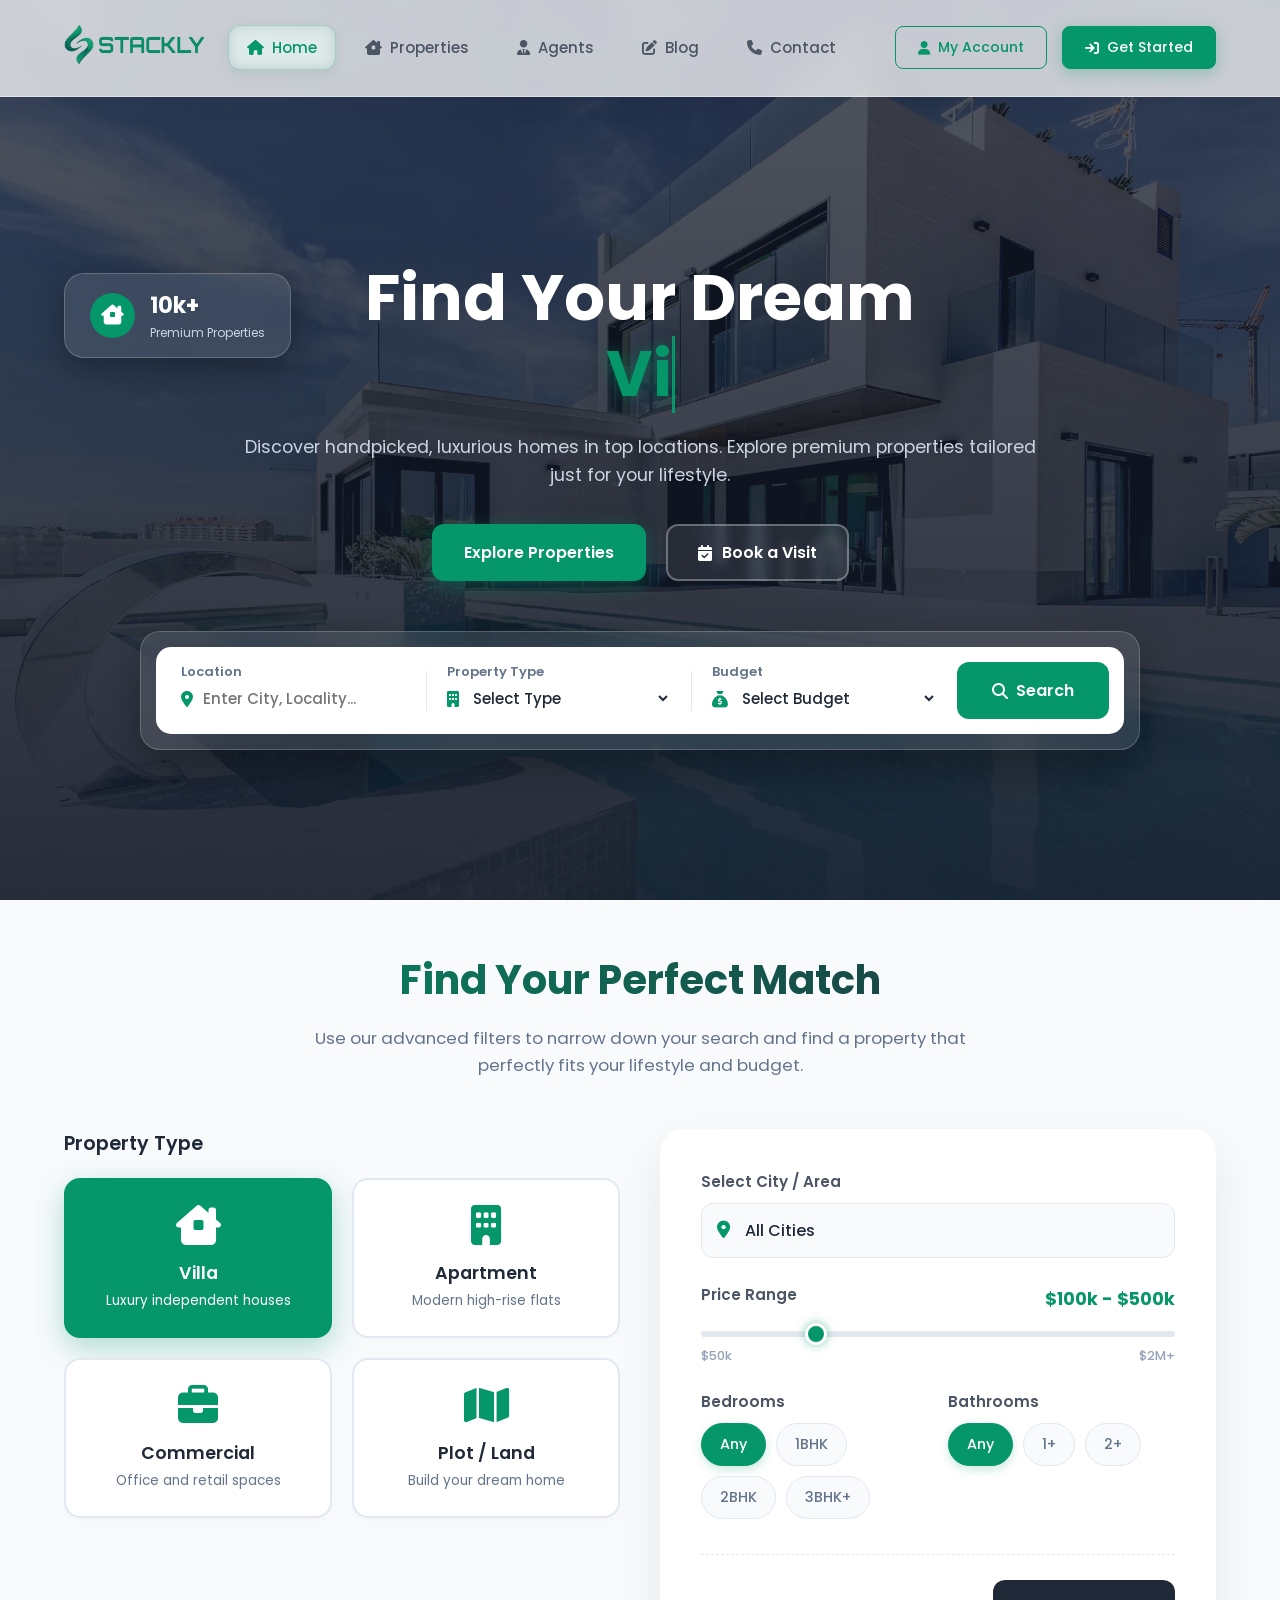
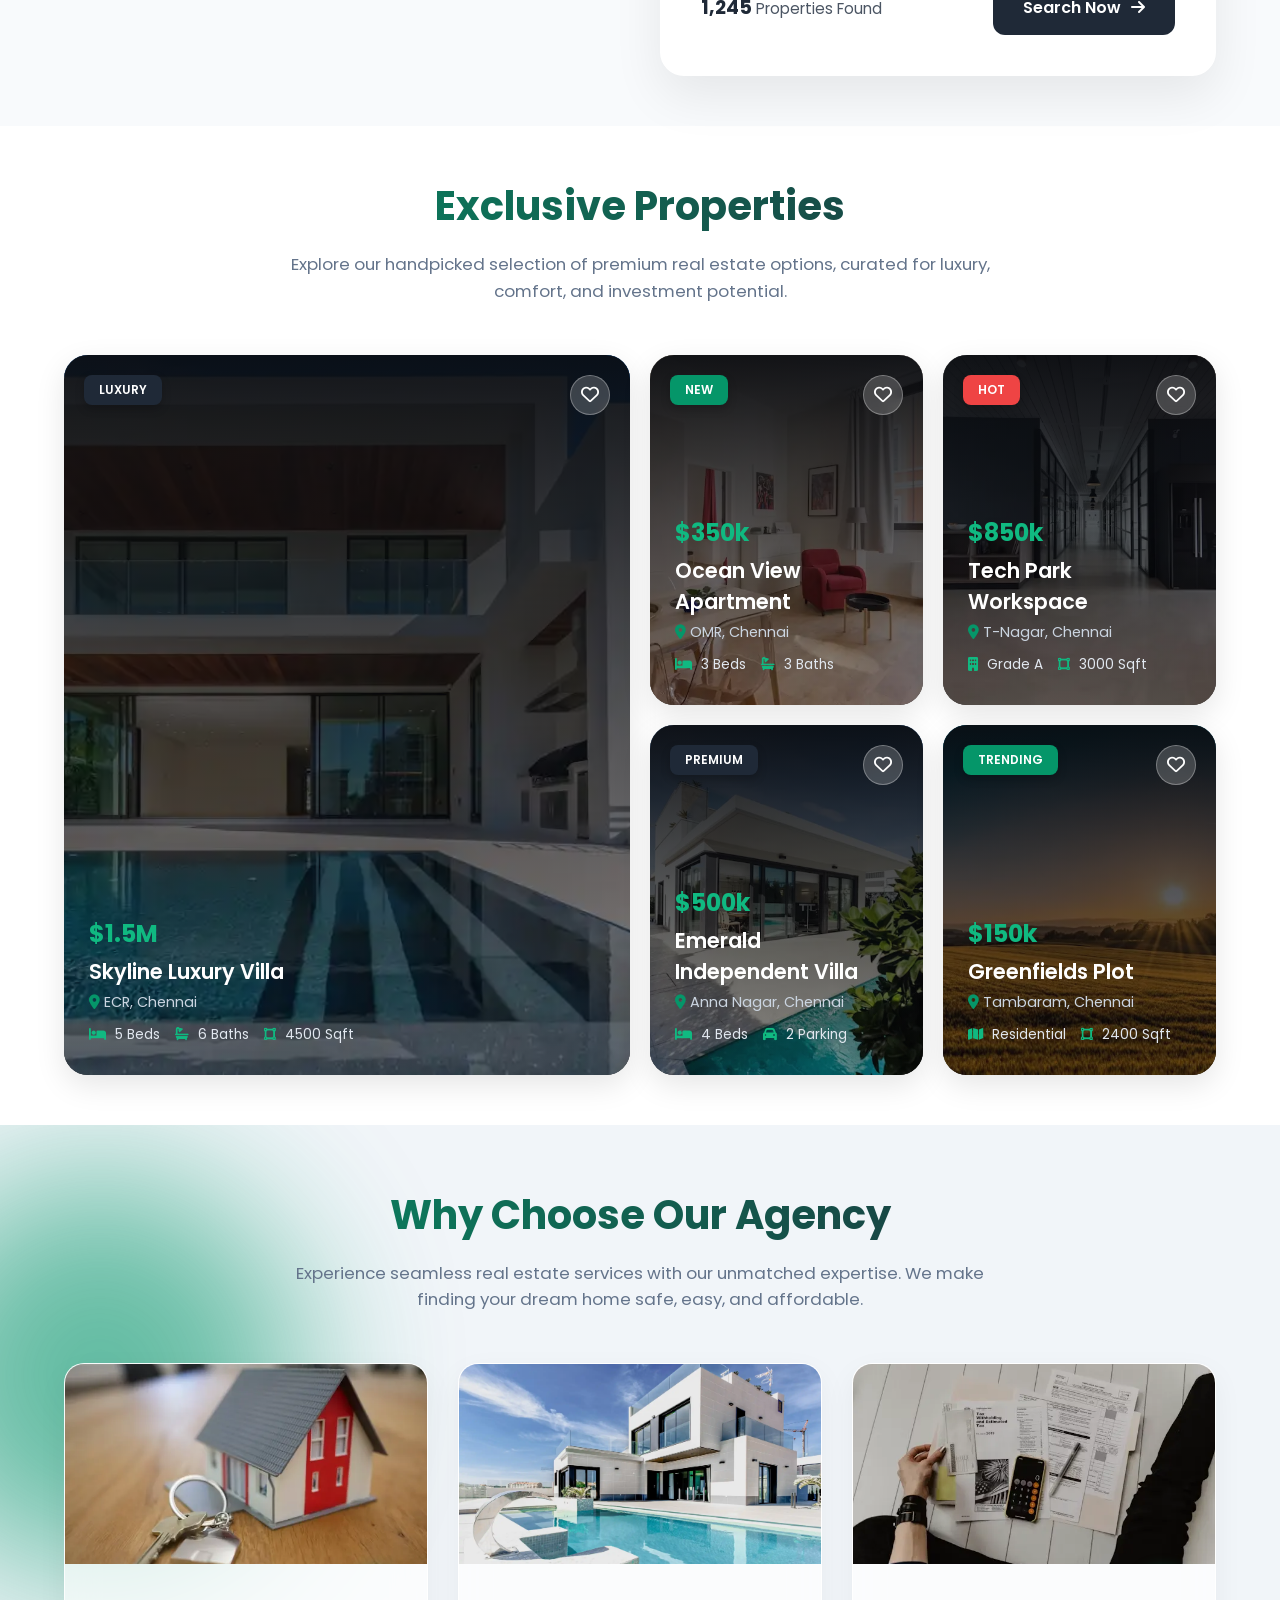
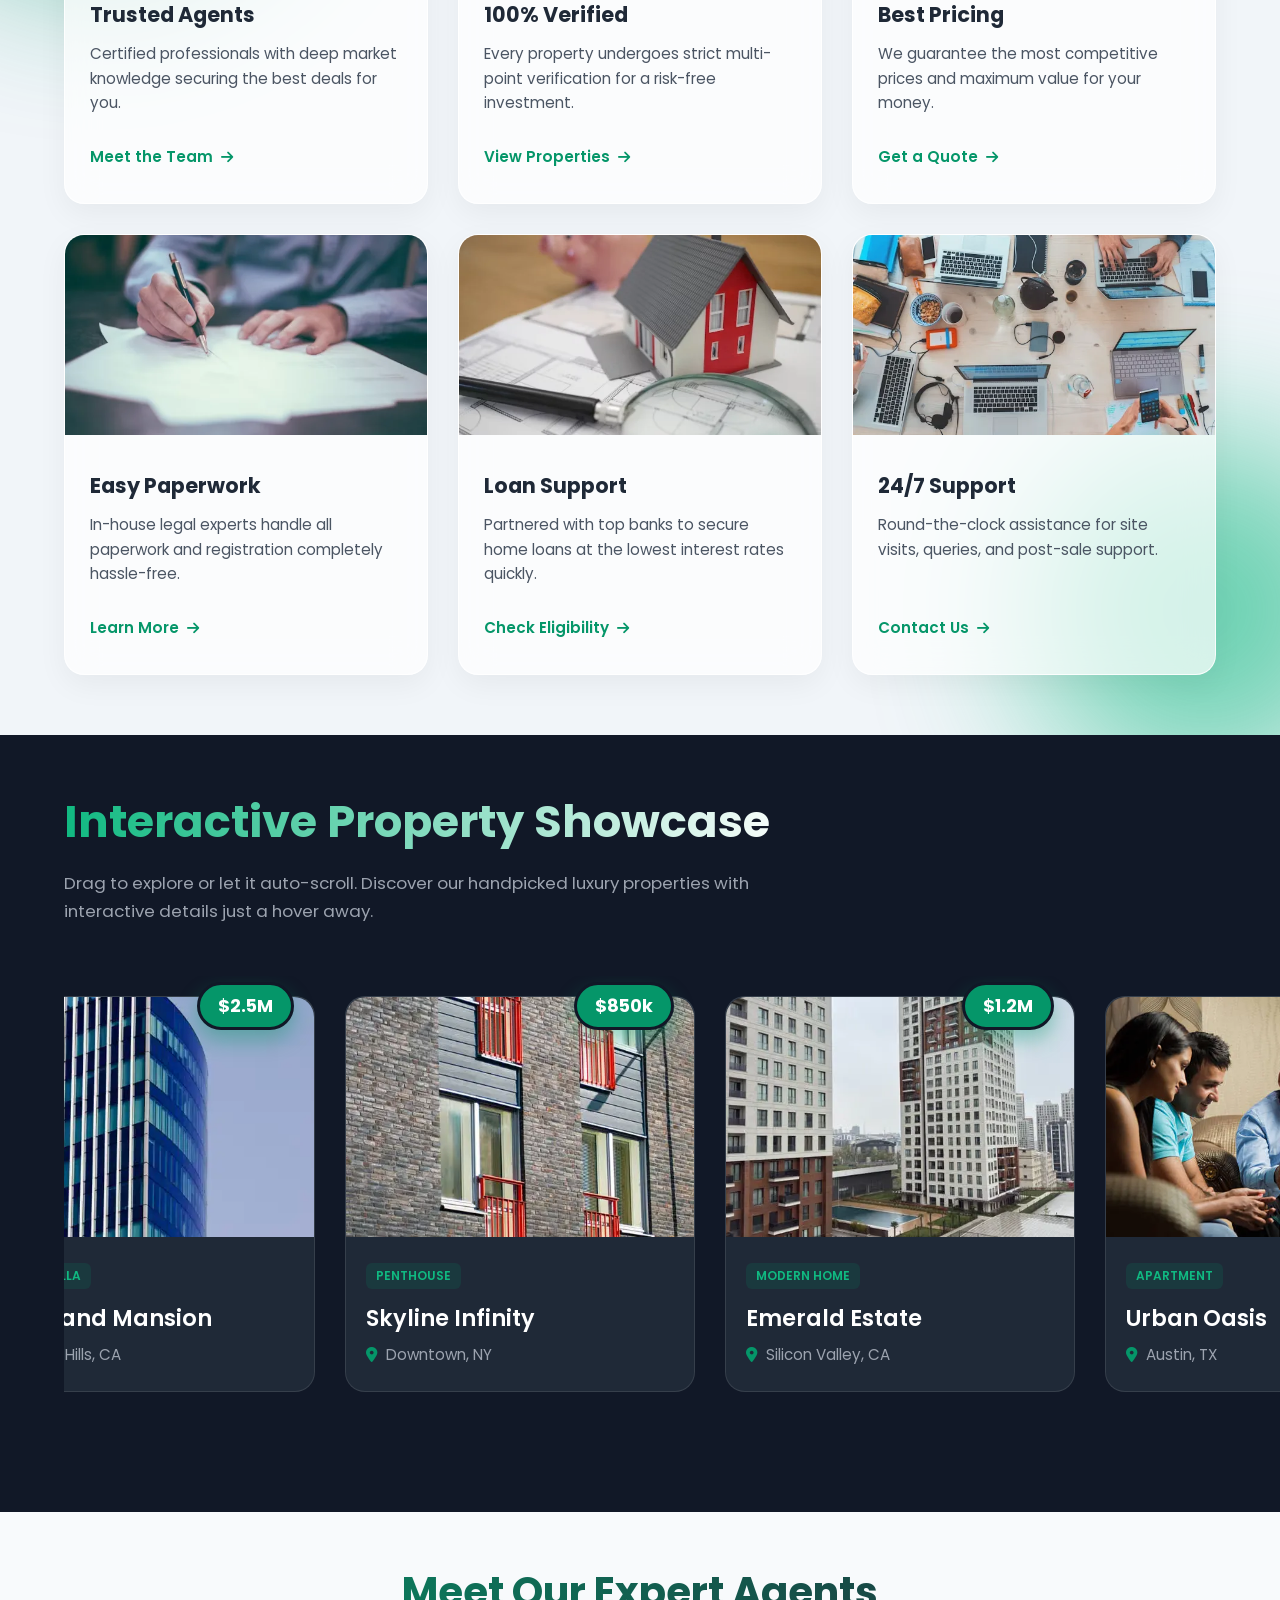
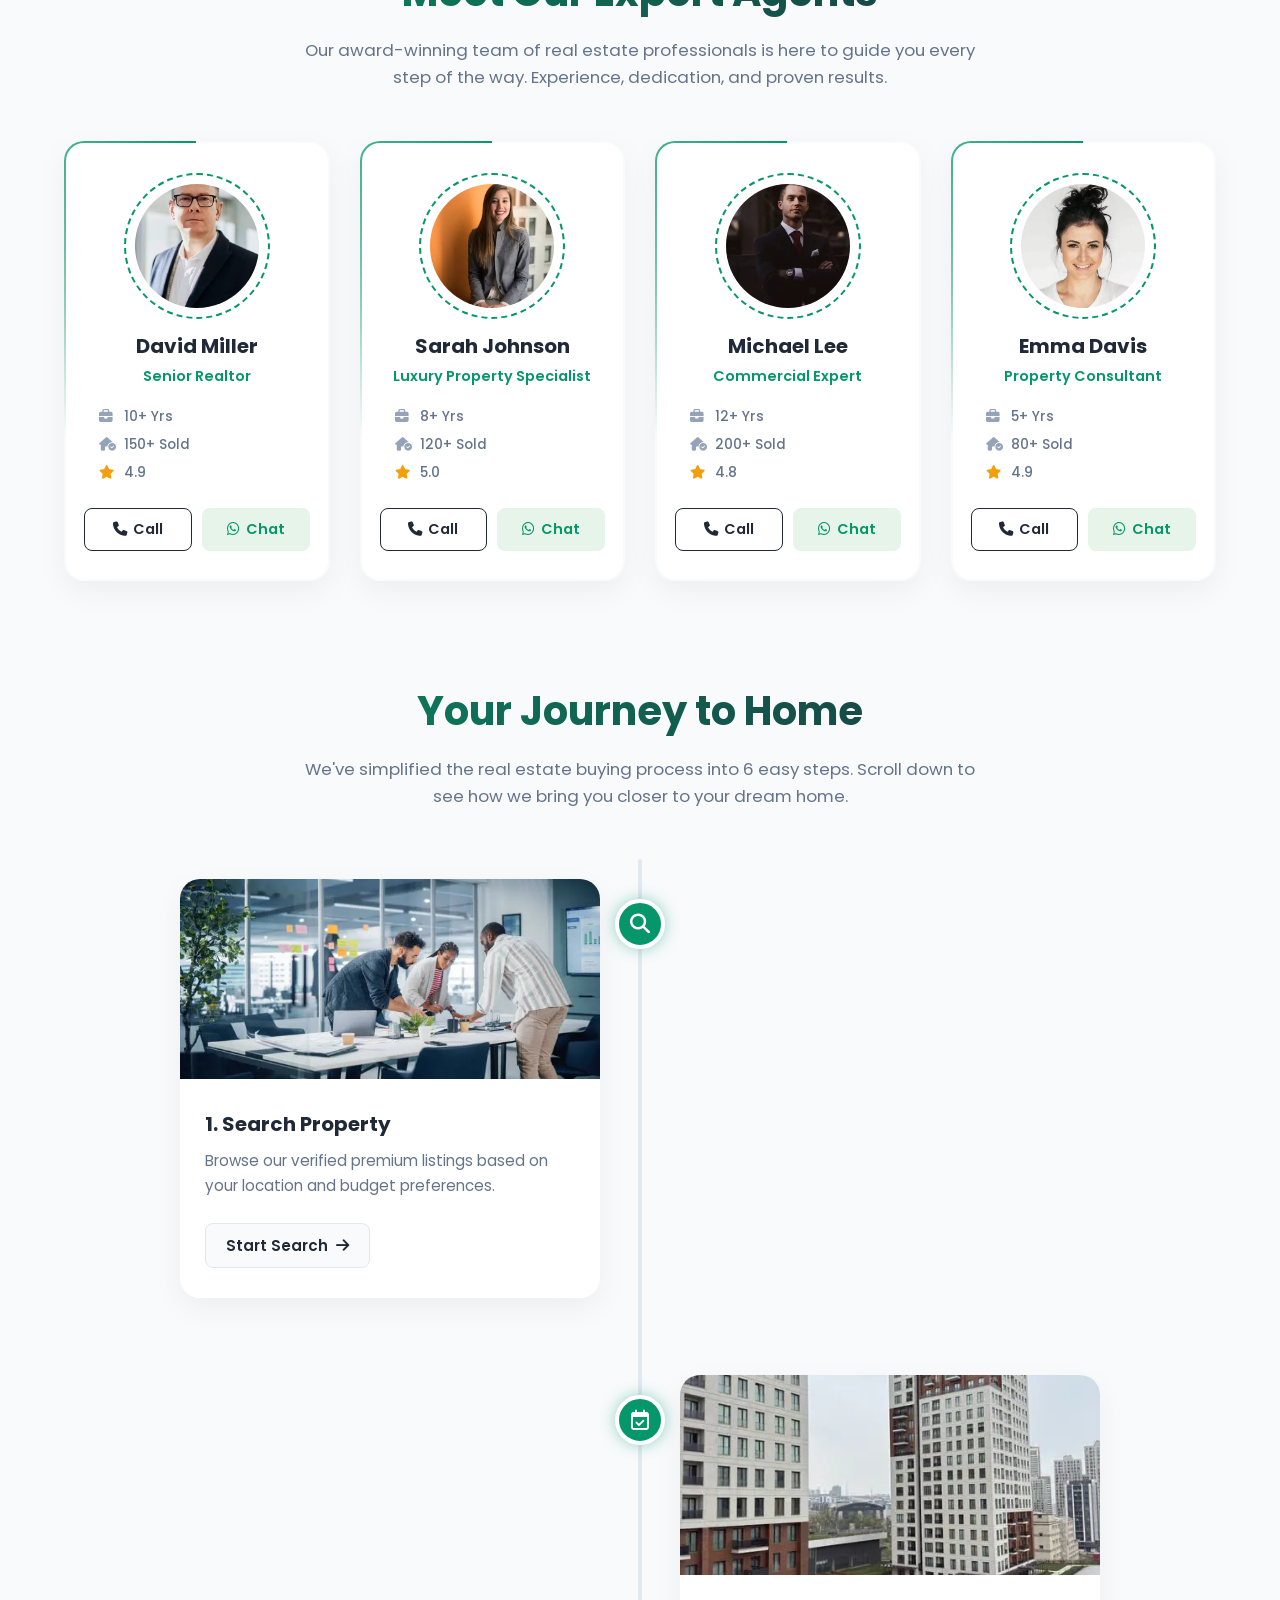
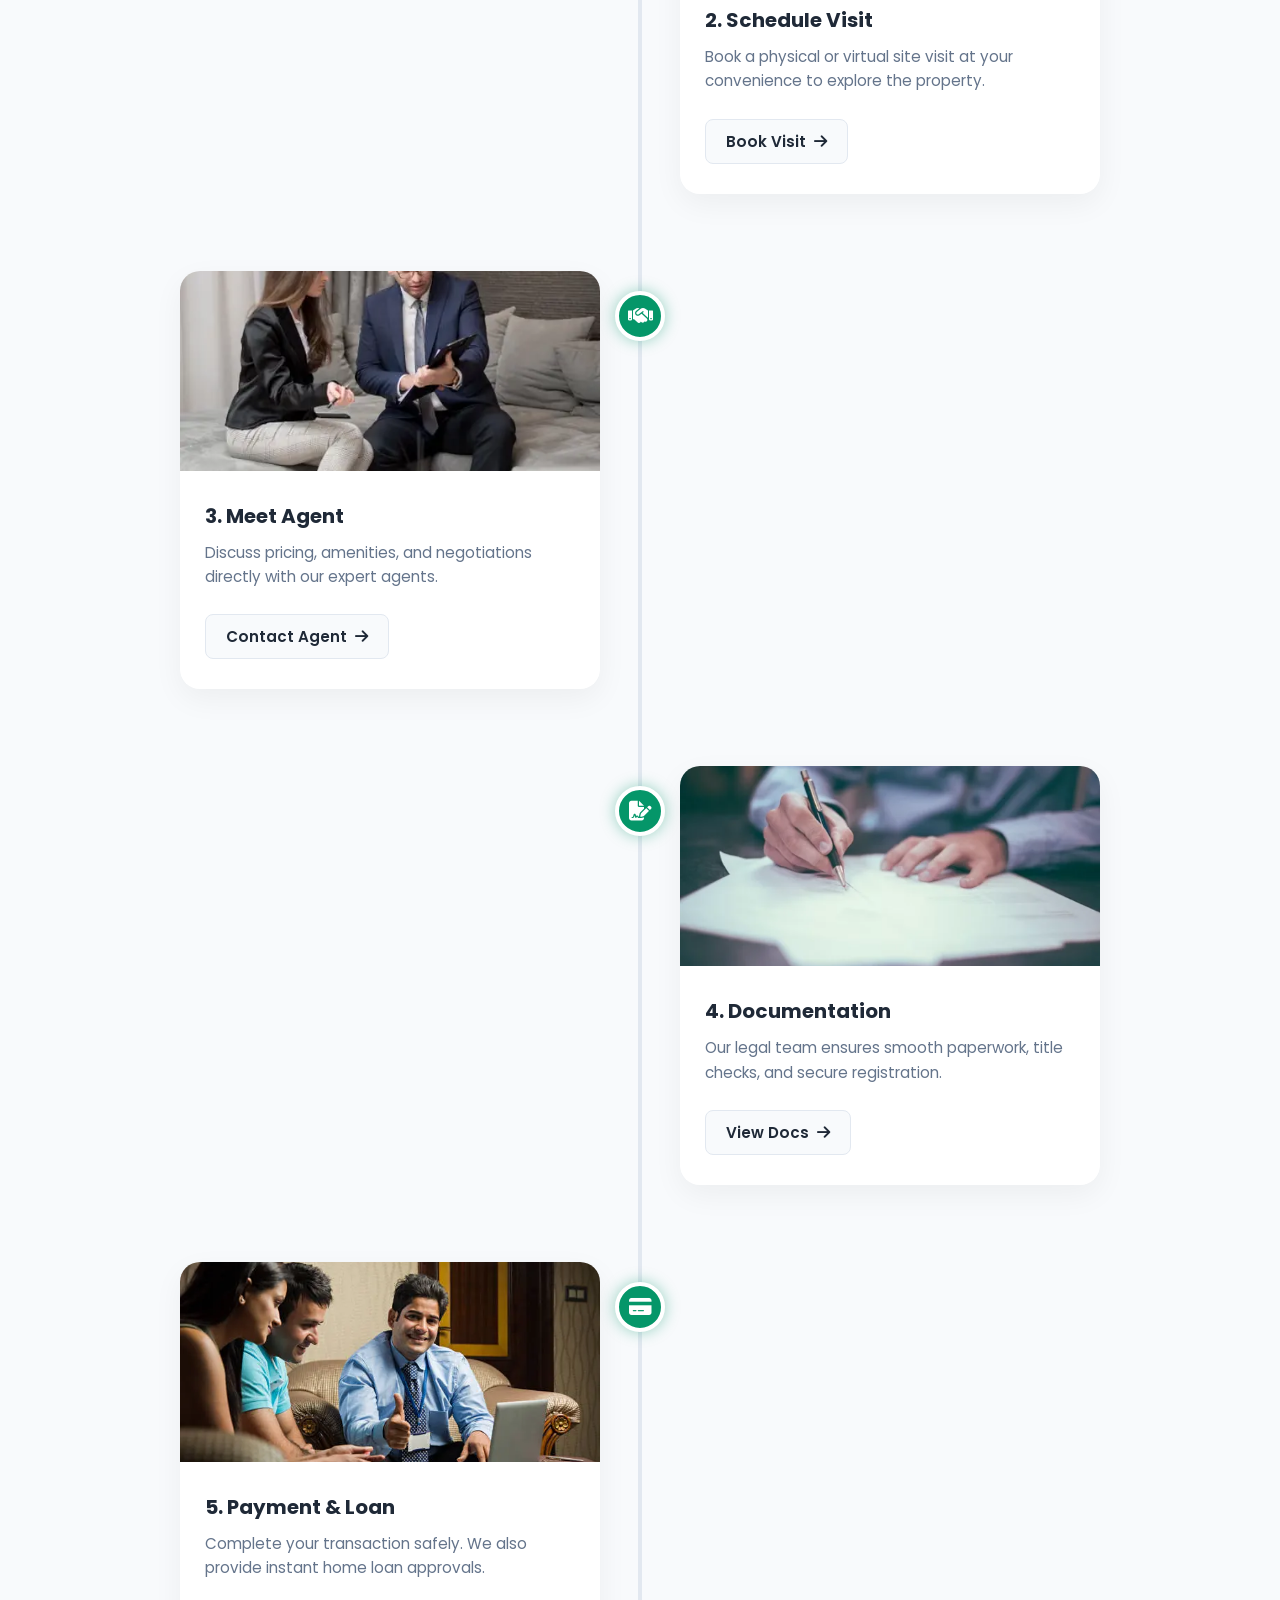
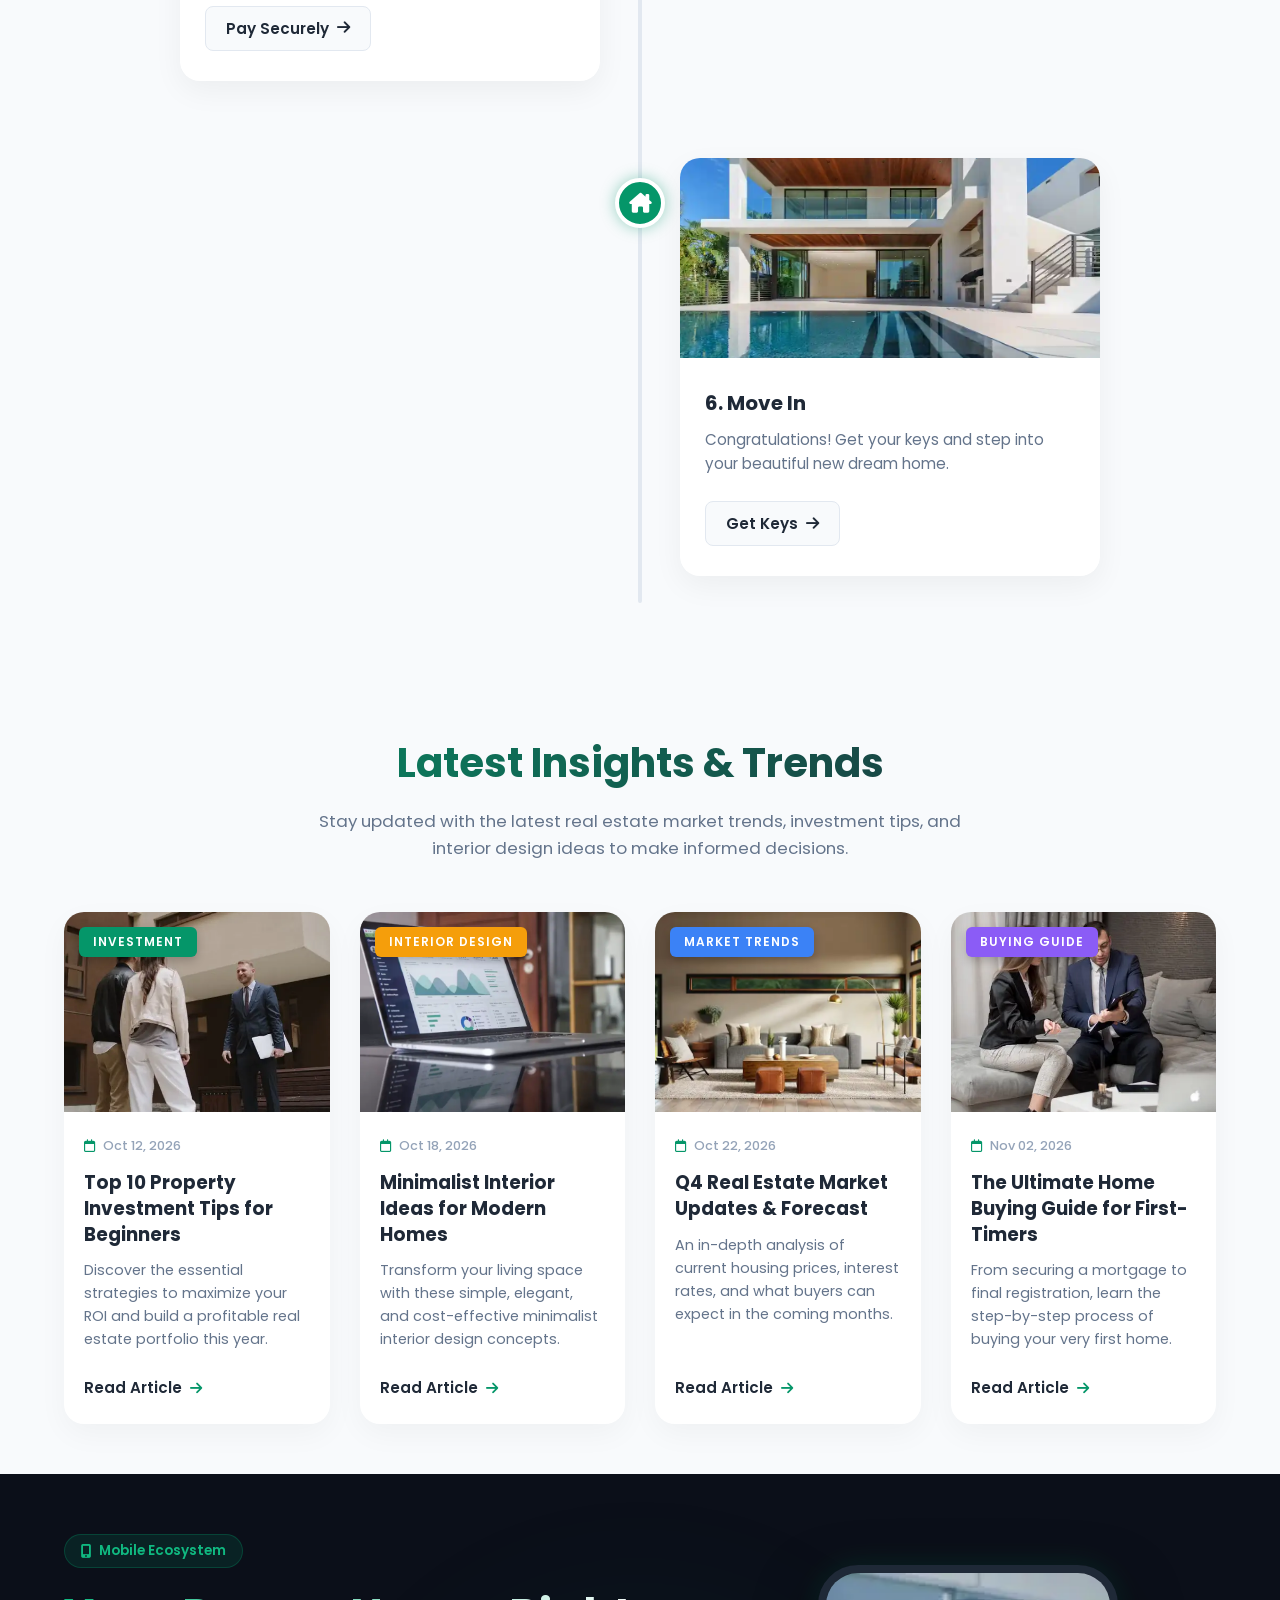
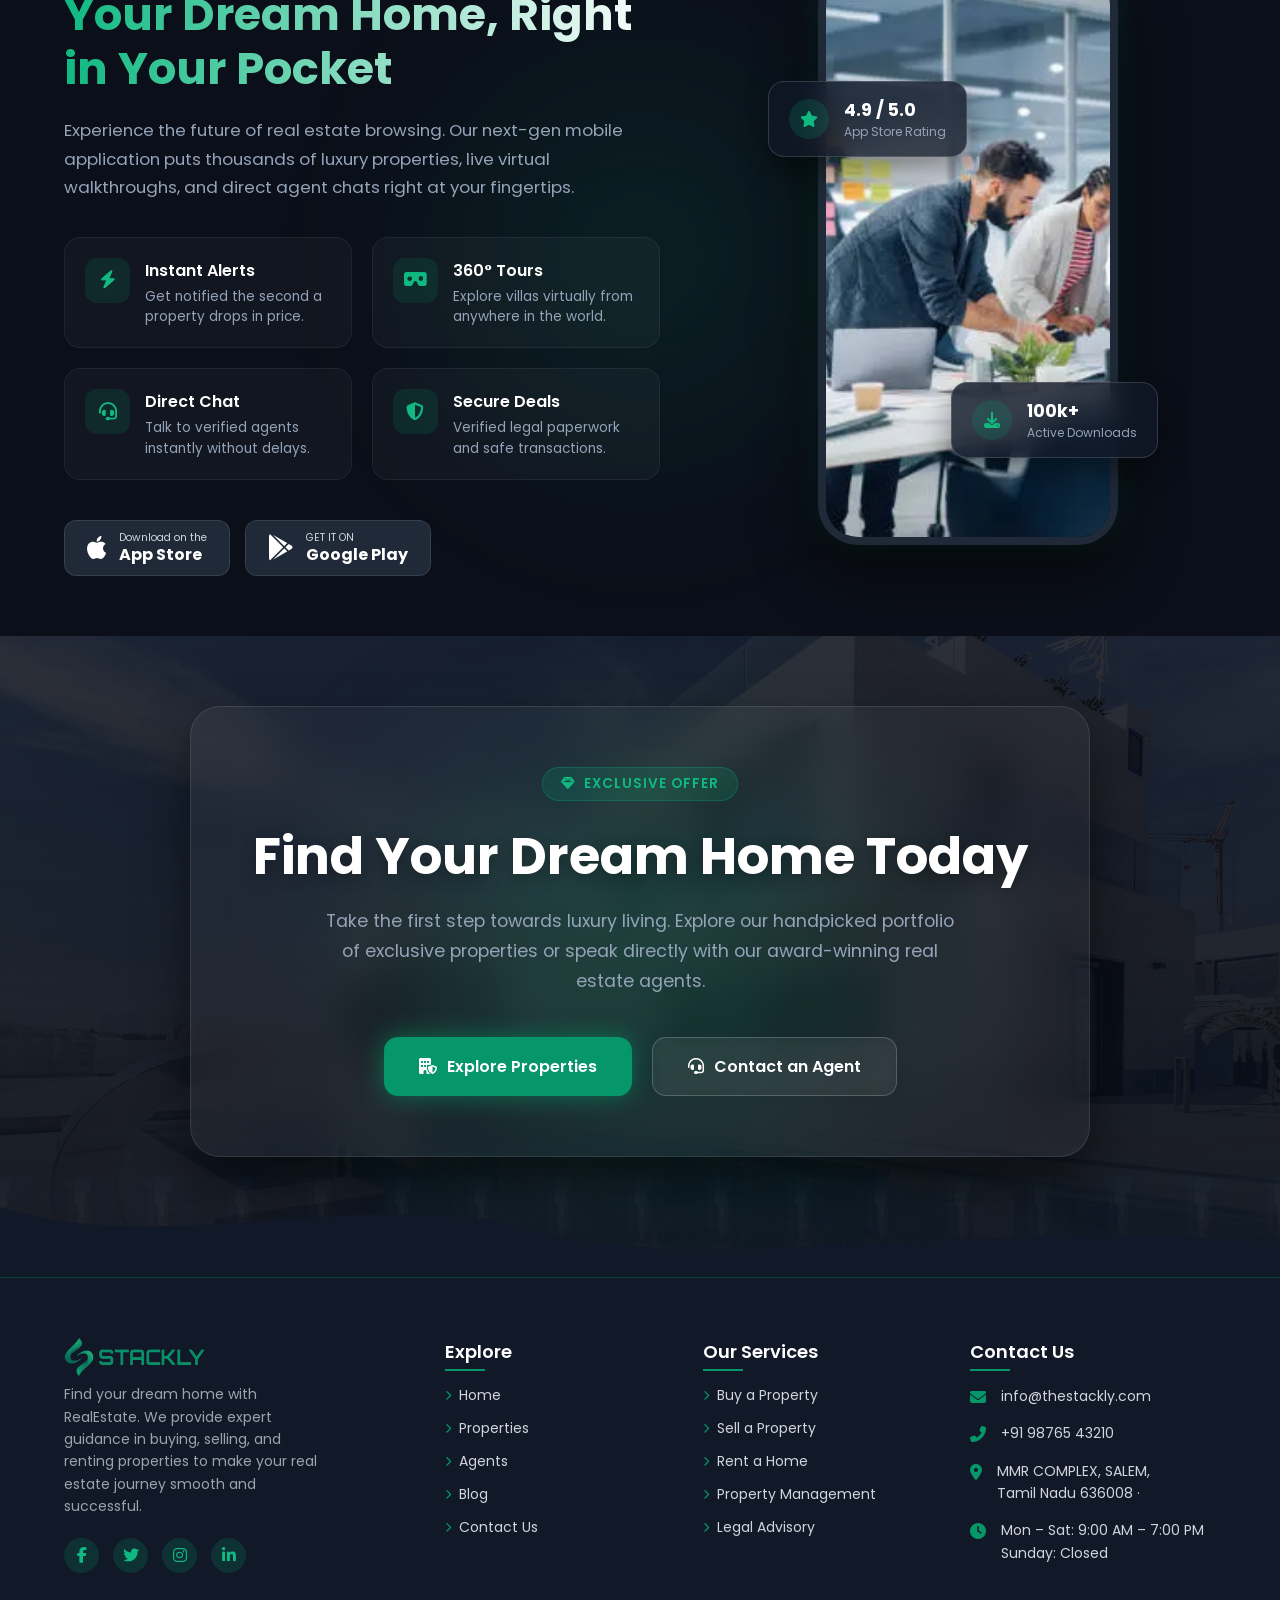
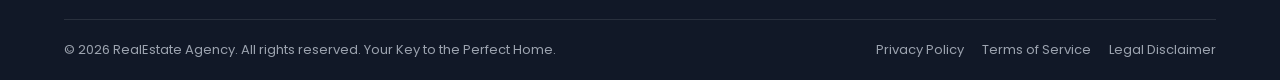
==== commit af6d6493: "Real Estate Agenc" ====
--- a/index.html
+++ b/index.html
@@ -14,10 +14,25 @@
 
 <body>
 
+    <!-- Preloader -->
+    <div class="preloader-overlay" id="preloader">
+        <div class="preloader-content">
+            <div class="preloader-icon">
+                <i class="fa-solid fa-house-chimney"></i>
+            </div>
+            <div class="preloader-text">
+                FINDING HOMES<span class="dots"></span>
+            </div>
+            <div class="progress-bar">
+                <div class="progress-line"></div>
+            </div>
+        </div>
+    </div>
+
     <nav class="navbar">
 
         <div class="logo">
-            <a href="index.html"><img src="./asset/darkgreen_logo.webp" alt="logo"></a>
+            <a href="index.html"><img src="./asset/darkgreen_logo.webp" loading="lazy" alt="logo"></a>
         </div>
 
 
@@ -294,7 +309,7 @@
 
 
                 <div class="bento-item item-large tilt-card" data-aos="fade-up" data-aos-delay="100">
-                    <img src="./asset/o5.webp" alt="Luxury Villa" class="property-img">
+                    <img src="./asset/o5.webp" loading="lazy" alt="Luxury Villa" class="property-img">
                     <div class="card-overlay"></div>
 
                     <div class="ribbon ribbon-luxury">Luxury</div>
@@ -319,7 +334,7 @@
 
 
                 <div class="bento-item tilt-card" data-aos="fade-up" data-aos-delay="200">
-                    <img src="./asset/o6.webp" alt="Premium Apartment" class="property-img">
+                    <img src="./asset/o6.webp" loading="lazy" alt="Premium Apartment" class="property-img">
                     <div class="card-overlay"></div>
 
                     <div class="ribbon ribbon-new">New</div>
@@ -343,7 +358,7 @@
 
 
                 <div class="bento-item tilt-card" data-aos="fade-up" data-aos-delay="300">
-                    <img src="./asset/o7.webp" alt="Commercial Space" class="property-img">
+                    <img src="./asset/o7.webp" loading="lazy" alt="Commercial Space" class="property-img">
                     <div class="card-overlay"></div>
 
                     <div class="ribbon ribbon-hot">Hot</div>
@@ -367,7 +382,7 @@
 
 
                 <div class="bento-item tilt-card" data-aos="fade-up" data-aos-delay="400">
-                    <img src="./asset/o4.webp" alt="Independent House" class="property-img">
+                    <img src="./asset/o4.webp" loading="lazy" alt="Independent House" class="property-img">
                     <div class="card-overlay"></div>
 
                     <div class="ribbon ribbon-luxury">Premium</div>
@@ -391,7 +406,7 @@
 
 
                 <div class="bento-item tilt-card" data-aos="fade-up" data-aos-delay="500">
-                    <img src="./asset/o3.webp" alt="Plots" class="property-img">
+                    <img src="./asset/o3.webp" loading="lazy" alt="Plots" class="property-img">
                     <div class="card-overlay"></div>
 
                     <div class="ribbon ribbon-new">Trending</div>
@@ -440,7 +455,7 @@
 
                 <div class="glass-image-card" data-aos="fade-up" data-aos-delay="100">
                     <div class="card-img-wrapper">
-                        <img src="./asset/o8.webp" alt="Trusted Agents">
+                        <img src="./asset/o8.webp" loading="lazy" alt="Trusted Agents">
                         <div class="icon-wrapper">
                             <i class="fa-solid fa-user-tie"></i>
                         </div>
@@ -456,7 +471,7 @@
 
                 <div class="glass-image-card" data-aos="fade-up" data-aos-delay="200">
                     <div class="card-img-wrapper">
-                        <img src="./asset/o1.webp" alt="Verified Properties">
+                        <img src="./asset/o1.webp" loading="lazy" alt="Verified Properties">
                         <div class="icon-wrapper">
                             <i class="fa-solid fa-check-to-slot"></i>
                         </div>
@@ -472,7 +487,7 @@
 
                 <div class="glass-image-card" data-aos="fade-up" data-aos-delay="300">
                     <div class="card-img-wrapper">
-                        <img src="./asset/o9.webp" alt="Best Pricing">
+                        <img src="./asset/o9.webp" loading="lazy" alt="Best Pricing">
                         <div class="icon-wrapper">
                             <i class="fa-solid fa-hand-holding-dollar"></i>
                         </div>
@@ -487,7 +502,7 @@
 
                 <div class="glass-image-card" data-aos="fade-up" data-aos-delay="400">
                     <div class="card-img-wrapper">
-                        <img src="./asset/o10.webp" alt="Easy Documentation">
+                        <img src="./asset/o10.webp" loading="lazy" alt="Easy Documentation">
                         <div class="icon-wrapper">
                             <i class="fa-solid fa-file-signature"></i>
                         </div>
@@ -502,7 +517,7 @@
 
                 <div class="glass-image-card" data-aos="fade-up" data-aos-delay="500">
                     <div class="card-img-wrapper">
-                        <img src="./asset/o11.webp" alt="Home Loan">
+                        <img src="./asset/o11.webp" loading="lazy" alt="Home Loan">
                         <div class="icon-wrapper">
                             <i class="fa-solid fa-building-columns"></i>
                         </div>
@@ -518,7 +533,7 @@
 
                 <div class="glass-image-card" data-aos="fade-up" data-aos-delay="600">
                     <div class="card-img-wrapper">
-                        <img src="./asset/o12.webp" alt="Customer Support">
+                        <img src="./asset/o12.webp" loading="lazy" alt="Customer Support">
                         <div class="icon-wrapper">
                             <i class="fa-solid fa-headset"></i>
                         </div>
@@ -554,7 +569,7 @@
                 <div class="showcase-card">
                     <div class="floating-price">$2.5M</div>
                     <div class="card-img-container">
-                        <img src="./asset/r1.webp" alt="Villa">
+                        <img src="./asset/r1.webp" loading="lazy" alt="Villa">
 
 
                         <div class="hover-amenities">
@@ -575,7 +590,7 @@
                 <div class="showcase-card">
                     <div class="floating-price">$850k</div>
                     <div class="card-img-container">
-                        <img src="./asset/r2.webp" alt="Apartment">
+                        <img src="./asset/r2.webp" loading="lazy" alt="Apartment">
                         <div class="hover-amenities">
                             <span><i class="fa-solid fa-bed"></i> 3 Beds</span>
                             <span><i class="fa-solid fa-bath"></i> 3 Baths</span>
@@ -594,7 +609,7 @@
                 <div class="showcase-card">
                     <div class="floating-price">$1.2M</div>
                     <div class="card-img-container">
-                        <img src="./asset/r3.webp" alt="House">
+                        <img src="./asset/r3.webp" loading="lazy" alt="House">
                         <div class="hover-amenities">
                             <span><i class="fa-solid fa-bed"></i> 4 Beds</span>
                             <span><i class="fa-solid fa-bath"></i> 4 Baths</span>
@@ -613,7 +628,7 @@
                 <div class="showcase-card">
                     <div class="floating-price">$450k</div>
                     <div class="card-img-container">
-                        <img src="./asset/r4.webp" alt="Apartment">
+                        <img src="./asset/r4.webp" loading="lazy" alt="Apartment">
                         <div class="hover-amenities">
                             <span><i class="fa-solid fa-bed"></i> 2 Beds</span>
                             <span><i class="fa-solid fa-bath"></i> 2 Baths</span>
@@ -632,7 +647,7 @@
                 <div class="showcase-card">
                     <div class="floating-price">$3.4M</div>
                     <div class="card-img-container">
-                        <img src="./asset/r9.webp" alt="Commercial">
+                        <img src="./asset/r9.webp" loading="lazy" alt="Commercial">
                         <div class="hover-amenities">
                             <span><i class="fa-solid fa-briefcase"></i> Office</span>
                             <span><i class="fa-solid fa-vector-square"></i> 10000 Sqft</span>
@@ -651,7 +666,7 @@
                 <div class="showcase-card">
                     <div class="floating-price">$600k</div>
                     <div class="card-img-container">
-                        <img src="./asset/o3.webp" alt="Plot">
+                        <img src="./asset/o3.webp" loading="lazy" alt="Plot">
                         <div class="hover-amenities">
                             <span><i class="fa-solid fa-map"></i> Land</span>
                             <span><i class="fa-solid fa-vector-square"></i> 5 Acres</span>
@@ -689,7 +704,7 @@
 
                 <div class="agent-card" data-aos="fade-up" data-aos-delay="100">
                     <div class="agent-img-wrapper">
-                        <img src="./asset/u1.webp" alt="Agent 1" class="agent-img">
+                        <img src="./asset/u1.webp" loading="lazy" alt="Agent 1" class="agent-img">
 
 
                         <div class="agent-socials">
@@ -721,7 +736,7 @@
 
                 <div class="agent-card" data-aos="fade-up" data-aos-delay="200">
                     <div class="agent-img-wrapper">
-                        <img src="./asset/u2.webp" alt="Agent 2" class="agent-img">
+                        <img src="./asset/u2.webp" loading="lazy" alt="Agent 2" class="agent-img">
                         <div class="agent-socials">
                             <a href="404page.html"><i class="fab fa-linkedin-in"></i></a>
                             <a href="404page.html"><i class="fab fa-twitter"></i></a>
@@ -748,7 +763,7 @@
 
                 <div class="agent-card" data-aos="fade-up" data-aos-delay="300">
                     <div class="agent-img-wrapper">
-                        <img src="./asset/u3.webp" alt="Agent 3" class="agent-img">
+                        <img src="./asset/u3.webp" loading="lazy" alt="Agent 3" class="agent-img">
                         <div class="agent-socials">
                             <a href="404page.html"><i class="fab fa-linkedin-in"></i></a>
                             <a href="404page.html"><i class="fab fa-twitter"></i></a>
@@ -775,7 +790,7 @@
 
                 <div class="agent-card" data-aos="fade-up" data-aos-delay="400">
                     <div class="agent-img-wrapper">
-                        <img src="./asset/u5.webp" alt="Agent 4" class="agent-img">
+                        <img src="./asset/u5.webp" loading="lazy" alt="Agent 4" class="agent-img">
                         <div class="agent-socials">
                             <a href="404page.html"><i class="fab fa-linkedin-in"></i></a>
                             <a href="404page.html"><i class="fab fa-twitter"></i></a>
@@ -827,7 +842,7 @@
                     <div class="v-icon"><i class="fa-solid fa-magnifying-glass"></i></div>
                     <div class="v-card">
                         <div class="v-card-img">
-                            <img src="./asset/r5.webp" alt="Search Property">
+                            <img src="./asset/r5.webp" loading="lazy" alt="Search Property">
                         </div>
                         <div class="v-card-content">
                             <h3>1. Search Property</h3>
@@ -843,7 +858,7 @@
                     <div class="v-icon"><i class="fa-regular fa-calendar-check"></i></div>
                     <div class="v-card">
                         <div class="v-card-img">
-                            <img src="./asset/r3.webp" alt="Schedule Visit">
+                            <img src="./asset/r3.webp" loading="lazy" alt="Schedule Visit">
                         </div>
                         <div class="v-card-content">
                             <h3>2. Schedule Visit</h3>
@@ -859,7 +874,7 @@
                     <div class="v-icon"><i class="fa-solid fa-handshake"></i></div>
                     <div class="v-card">
                         <div class="v-card-img">
-                            <img src="./asset/r8.webp" alt="Meet Agent">
+                            <img src="./asset/r8.webp" loading="lazy" alt="Meet Agent">
                         </div>
                         <div class="v-card-content">
                             <h3>3. Meet Agent</h3>
@@ -875,7 +890,7 @@
                     <div class="v-icon"><i class="fa-solid fa-file-signature"></i></div>
                     <div class="v-card">
                         <div class="v-card-img">
-                            <img src="./asset/o10.webp" alt="Documentation">
+                            <img src="./asset/o10.webp" loading="lazy" alt="Documentation">
                         </div>
                         <div class="v-card-content">
                             <h3>4. Documentation</h3>
@@ -891,7 +906,7 @@
                     <div class="v-icon"><i class="fa-solid fa-credit-card"></i></div>
                     <div class="v-card">
                         <div class="v-card-img">
-                            <img src="./asset/r4.webp" alt="Payment">
+                            <img src="./asset/r4.webp" loading="lazy" alt="Payment">
                         </div>
                         <div class="v-card-content">
                             <h3>5. Payment & Loan</h3>
@@ -907,7 +922,7 @@
                     <div class="v-icon"><i class="fa-solid fa-house-chimney"></i></div>
                     <div class="v-card">
                         <div class="v-card-img">
-                            <img src="./asset/o5.webp" alt="Move In">
+                            <img src="./asset/o5.webp" loading="lazy" alt="Move In">
                         </div>
                         <div class="v-card-content">
                             <h3>6. Move In</h3>
@@ -941,7 +956,7 @@
                 <div class="blog-card" data-aos="fade-up" data-aos-delay="100">
                     <div class="blog-img-wrapper">
                         <div class="blog-badge">Investment</div>
-                        <img src="./asset/r7.webp" alt="Property Investment">
+                        <img src="./asset/r7.webp" loading="lazy" alt="Property Investment">
                     </div>
                     <div class="blog-content">
                         <div class="blog-meta">
@@ -960,7 +975,7 @@
                 <div class="blog-card" data-aos="fade-up" data-aos-delay="200">
                     <div class="blog-img-wrapper">
                         <div class="blog-badge badge-design">Interior Design</div>
-                        <img src="./asset/u6.webp" alt="Interior Ideas">
+                        <img src="./asset/u6.webp" loading="lazy" alt="Interior Ideas">
                     </div>
                     <div class="blog-content">
                         <div class="blog-meta">
@@ -979,7 +994,7 @@
                 <div class="blog-card" data-aos="fade-up" data-aos-delay="300">
                     <div class="blog-img-wrapper">
                         <div class="blog-badge badge-market">Market Trends</div>
-                        <img src="./asset/u7.webp" alt="Market Updates">
+                        <img src="./asset/u7.webp" loading="lazy" alt="Market Updates">
                     </div>
                     <div class="blog-content">
                         <div class="blog-meta">
@@ -998,7 +1013,7 @@
                 <div class="blog-card" data-aos="fade-up" data-aos-delay="400">
                     <div class="blog-img-wrapper">
                         <div class="blog-badge badge-guide">Buying Guide</div>
-                        <img src="./asset/r8.webp" alt="Buying Guide">
+                        <img src="./asset/r8.webp" loading="lazy" alt="Buying Guide">
                     </div>
                     <div class="blog-content">
                         <div class="blog-meta">
@@ -1097,7 +1112,7 @@
 
 
                     <div class="main-phone-frame">
-                        <img src="./asset/r5.webp" alt="App UI">
+                        <img src="./asset/r5.webp" loading="lazy" alt="App UI">
                     </div>
 
 
@@ -1173,7 +1188,7 @@
 
             <div class="footer-col" data-aos="fade-up" data-aos-delay="0">
                 <div class="logo">
-                    <a href="index.html"><img src="./asset/darkgreen_logo.webp" alt="logo"></a>
+                    <a href="index.html"><img src="./asset/darkgreen_logo.webp" loading="lazy" alt="logo"></a>
                 </div>
                 <p class="footer-desc">
                     Find your dream home with RealEstate. We provide expert guidance in buying, selling, and renting
--- a/style.css
+++ b/style.css
@@ -406,7 +406,7 @@
 }
 
 .advanced-search-section {
-  padding: 100px 5%;
+  padding: 50px 5%;
   background-color: #f8fafc;
   font-family: "Poppins", sans-serif;
   color: #1f2937;
@@ -762,7 +762,7 @@
 }
 
 .featured-section {
-  padding: 100px 5%;
+  padding: 50px 5%;
   background-color: #ffffff;
   font-family: "Poppins", sans-serif;
 }
@@ -1007,7 +1007,7 @@
 
 .why-choose-us {
   position: relative;
-  padding: 100px 5%;
+  padding: 60px 5%;
   background-color: #f1f5f9;
   font-family: "Poppins", sans-serif;
   overflow: hidden;
@@ -1216,7 +1216,7 @@
 }
 
 .showcase-section {
-  padding: 100px 0 100px 5%;
+  padding: 60px 0 100px 5%;
   background-color: #111827;
   font-family: "Poppins", sans-serif;
   overflow: hidden;
@@ -1414,7 +1414,7 @@
 }
 
 .agents-section {
-  padding: 100px 5%;
+  padding: 50px 5%;
   background-color: #f8fafc;
   font-family: "Poppins", sans-serif;
 }
@@ -1689,7 +1689,7 @@
 }
 
 .v-process-section {
-  padding: 100px 5%;
+  padding: 50px 5%;
   background-color: #f8fafc;
   font-family: "Poppins", sans-serif;
   overflow: hidden;
@@ -1930,7 +1930,7 @@
 }
 
 .blog-section {
-  padding: 100px 5%;
+  padding: 50px 5%;
   background-color: #f8fafc;
   font-family: "Poppins", sans-serif;
 }
@@ -2121,7 +2121,7 @@
 
 .ecosystem-section {
   position: relative;
-  padding: 120px 5%;
+  padding: 60px 5%;
   background-color: #0b0f19;
   font-family: "Poppins", sans-serif;
   overflow: hidden;
@@ -2442,7 +2442,7 @@
 
 .cta-section {
   position: relative;
-  padding: 140px 5% 120px;
+  padding: 70px 5% 120px;
 
   background:
     linear-gradient(rgba(11, 15, 25, 0.85), rgba(11, 15, 25, 0.95)),
--- a/common.css
+++ b/common.css
@@ -23,6 +23,134 @@
 
 body.no-scroll {
   overflow: hidden;
+}
+
+.preloader-overlay {
+  position: fixed;
+  top: 0;
+  left: 0;
+  width: 100%;
+  height: 100%;
+  background-color: var(--text-dark); /* Premium Dark Background */
+  display: flex;
+  justify-content: center;
+  align-items: center;
+  z-index: 99999;
+  /* Smooth fade out */
+  transition:
+    opacity 0.8s cubic-bezier(0.86, 0, 0.07, 1),
+    visibility 0.8s;
+}
+
+.preloader-content {
+  display: flex;
+  flex-direction: column;
+  align-items: center;
+  gap: 1.5rem;
+}
+
+/* Premium Glowing Icon */
+.preloader-icon {
+  position: relative;
+  width: 80px;
+  height: 80px;
+  display: flex;
+  justify-content: center;
+  align-items: center;
+  border-radius: 50%;
+  background-color: var(--emerald-light);
+  color: var(--emerald-green);
+  animation: pulseGlow 2s infinite ease-in-out;
+}
+
+.preloader-icon i {
+  font-size: 2.2rem;
+}
+
+/* Elegant Text */
+.preloader-text {
+  font-family: "Segoe UI", Tahoma, Geneva, Verdana, sans-serif;
+  font-size: 1rem;
+  font-weight: 500;
+  letter-spacing: 4px;
+  color: var(--bg-white);
+  text-transform: uppercase;
+  display: flex;
+  align-items: center;
+}
+
+/* Typing Dots Animation */
+.dots::after {
+  content: "";
+  animation: typeDots 1.5s infinite steps(4, end);
+}
+
+/* Sleek Progress Line */
+.progress-bar {
+  width: 140px;
+  height: 2px;
+  background-color: rgba(255, 255, 255, 0.1);
+  border-radius: 2px;
+  overflow: hidden;
+  position: relative;
+}
+
+.progress-line {
+  position: absolute;
+  top: 0;
+  left: 0;
+  height: 100%;
+  width: 0%;
+  background-color: var(--emerald-green);
+  /* Matches the 1.5s JS timeout */
+  animation: loadProgress 1.6s cubic-bezier(0.4, 0, 0.2, 1) forwards;
+}
+
+/* --- ANIMATIONS --- */
+
+@keyframes pulseGlow {
+  0% {
+    box-shadow: 0 0 0 0 rgba(5, 150, 105, 0.4);
+    transform: scale(0.95);
+  }
+  50% {
+    box-shadow: 0 0 0 20px rgba(5, 150, 105, 0);
+    transform: scale(1.02);
+  }
+  100% {
+    box-shadow: 0 0 0 0 rgba(5, 150, 105, 0);
+    transform: scale(0.95);
+  }
+}
+
+@keyframes typeDots {
+  0% {
+    content: "";
+  }
+  25% {
+    content: ".";
+  }
+  50% {
+    content: "..";
+  }
+  75% {
+    content: "...";
+  }
+  100% {
+    content: "";
+  }
+}
+
+@keyframes loadProgress {
+  0% {
+    width: 0%;
+  }
+  50% {
+    width: 70%;
+  }
+  100% {
+    width: 100%;
+  }
 }
 
 .navbar {
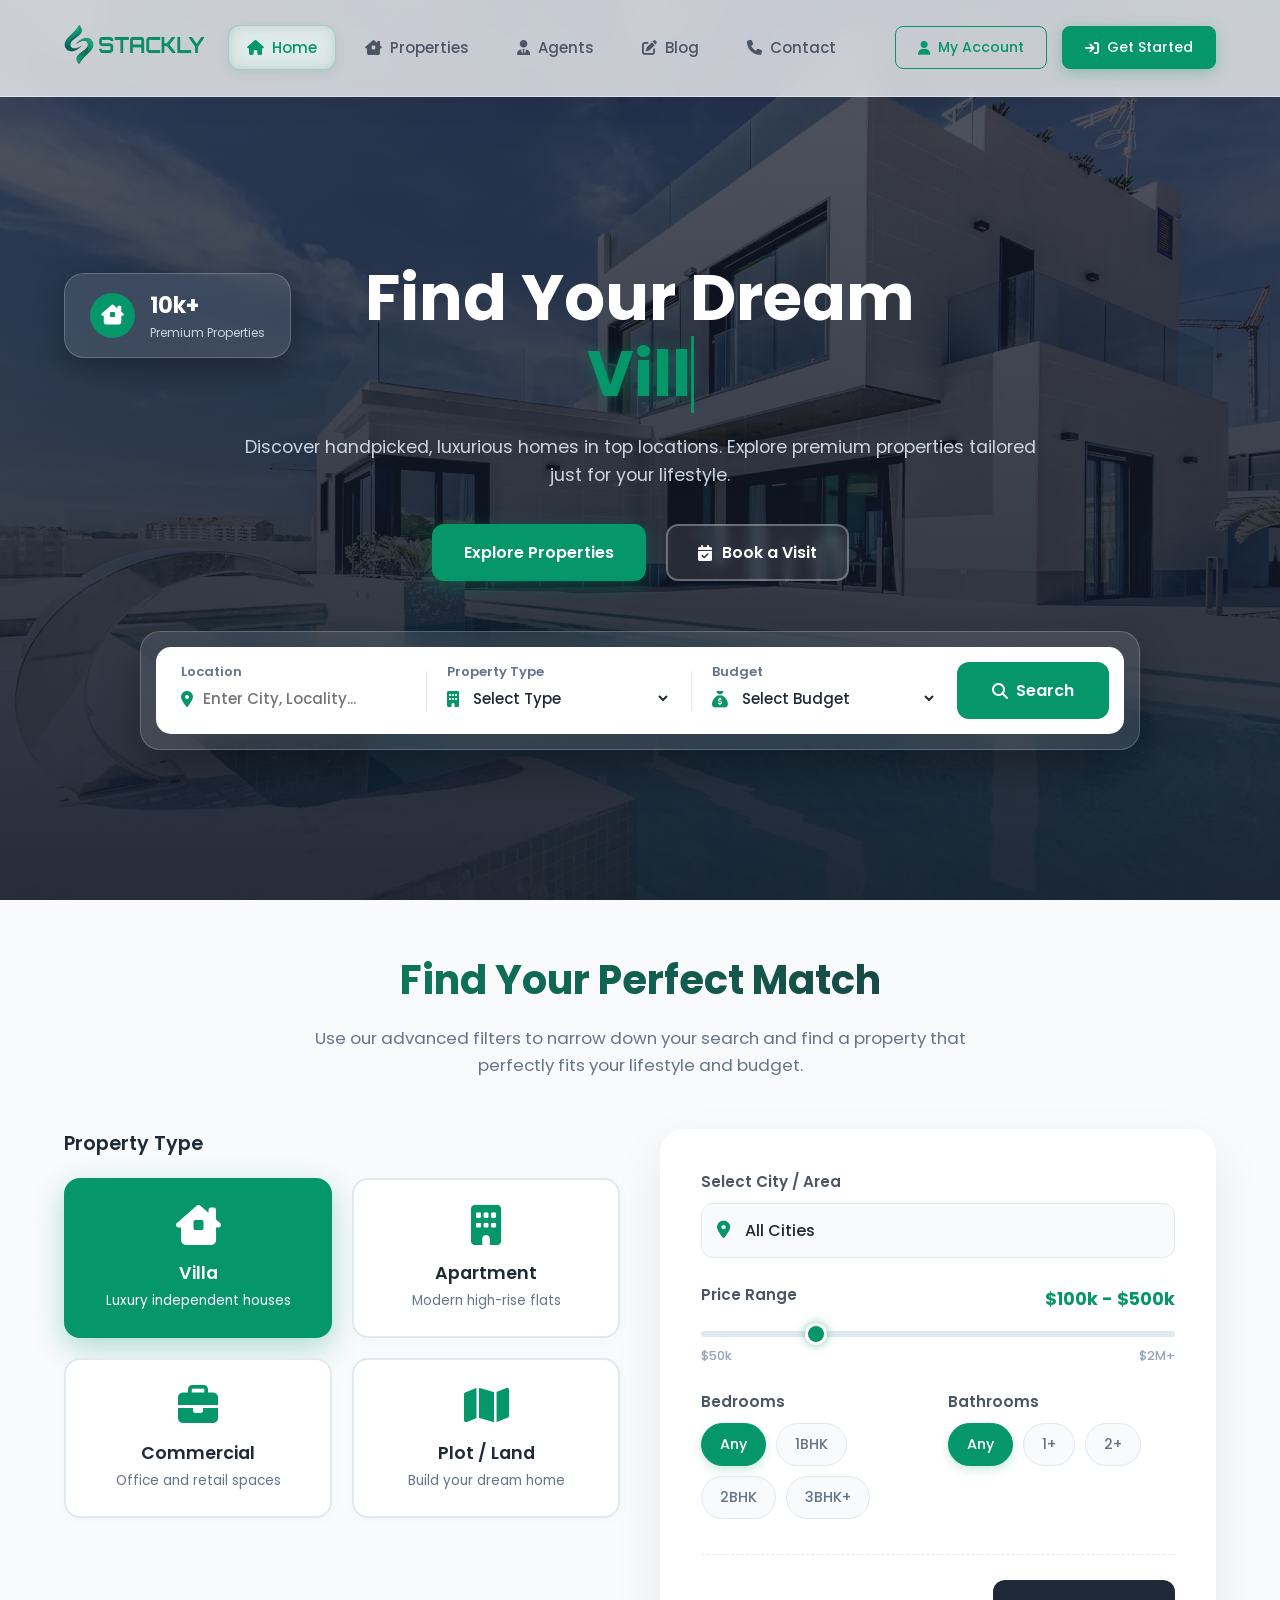
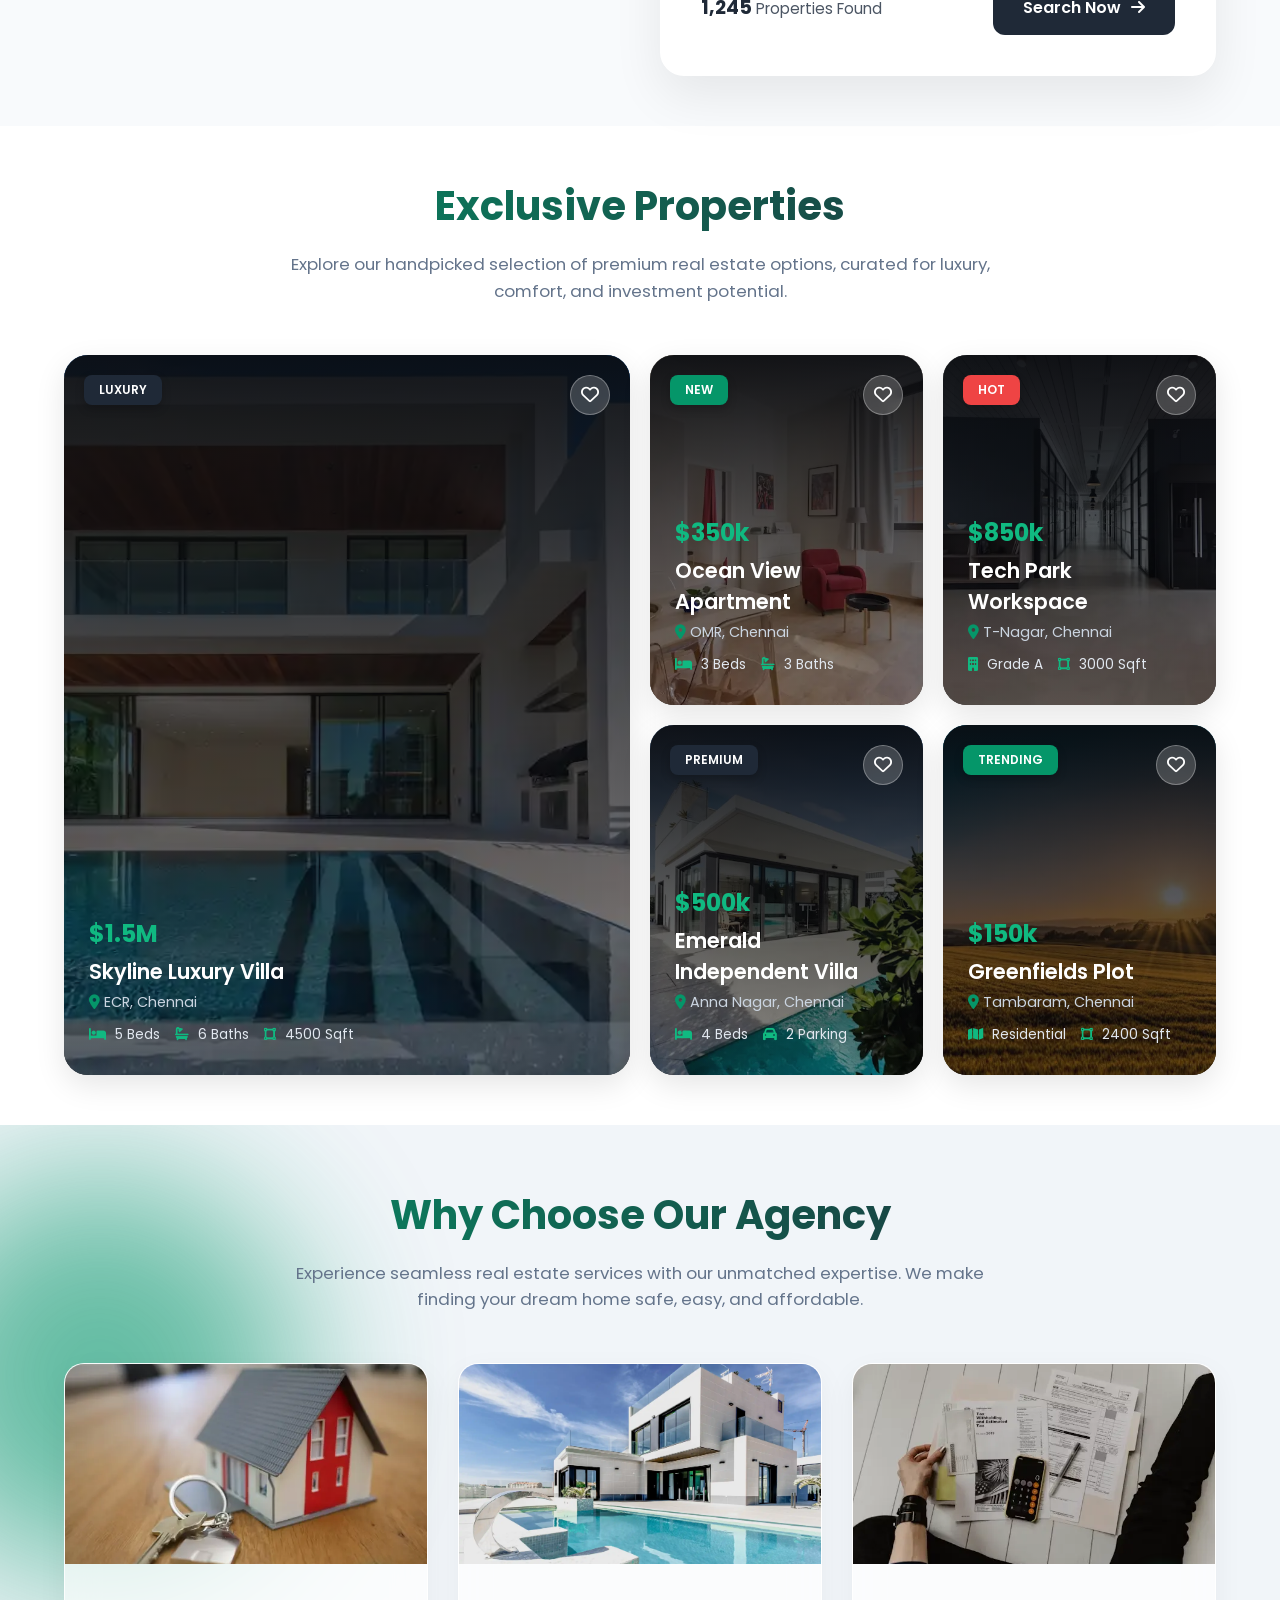
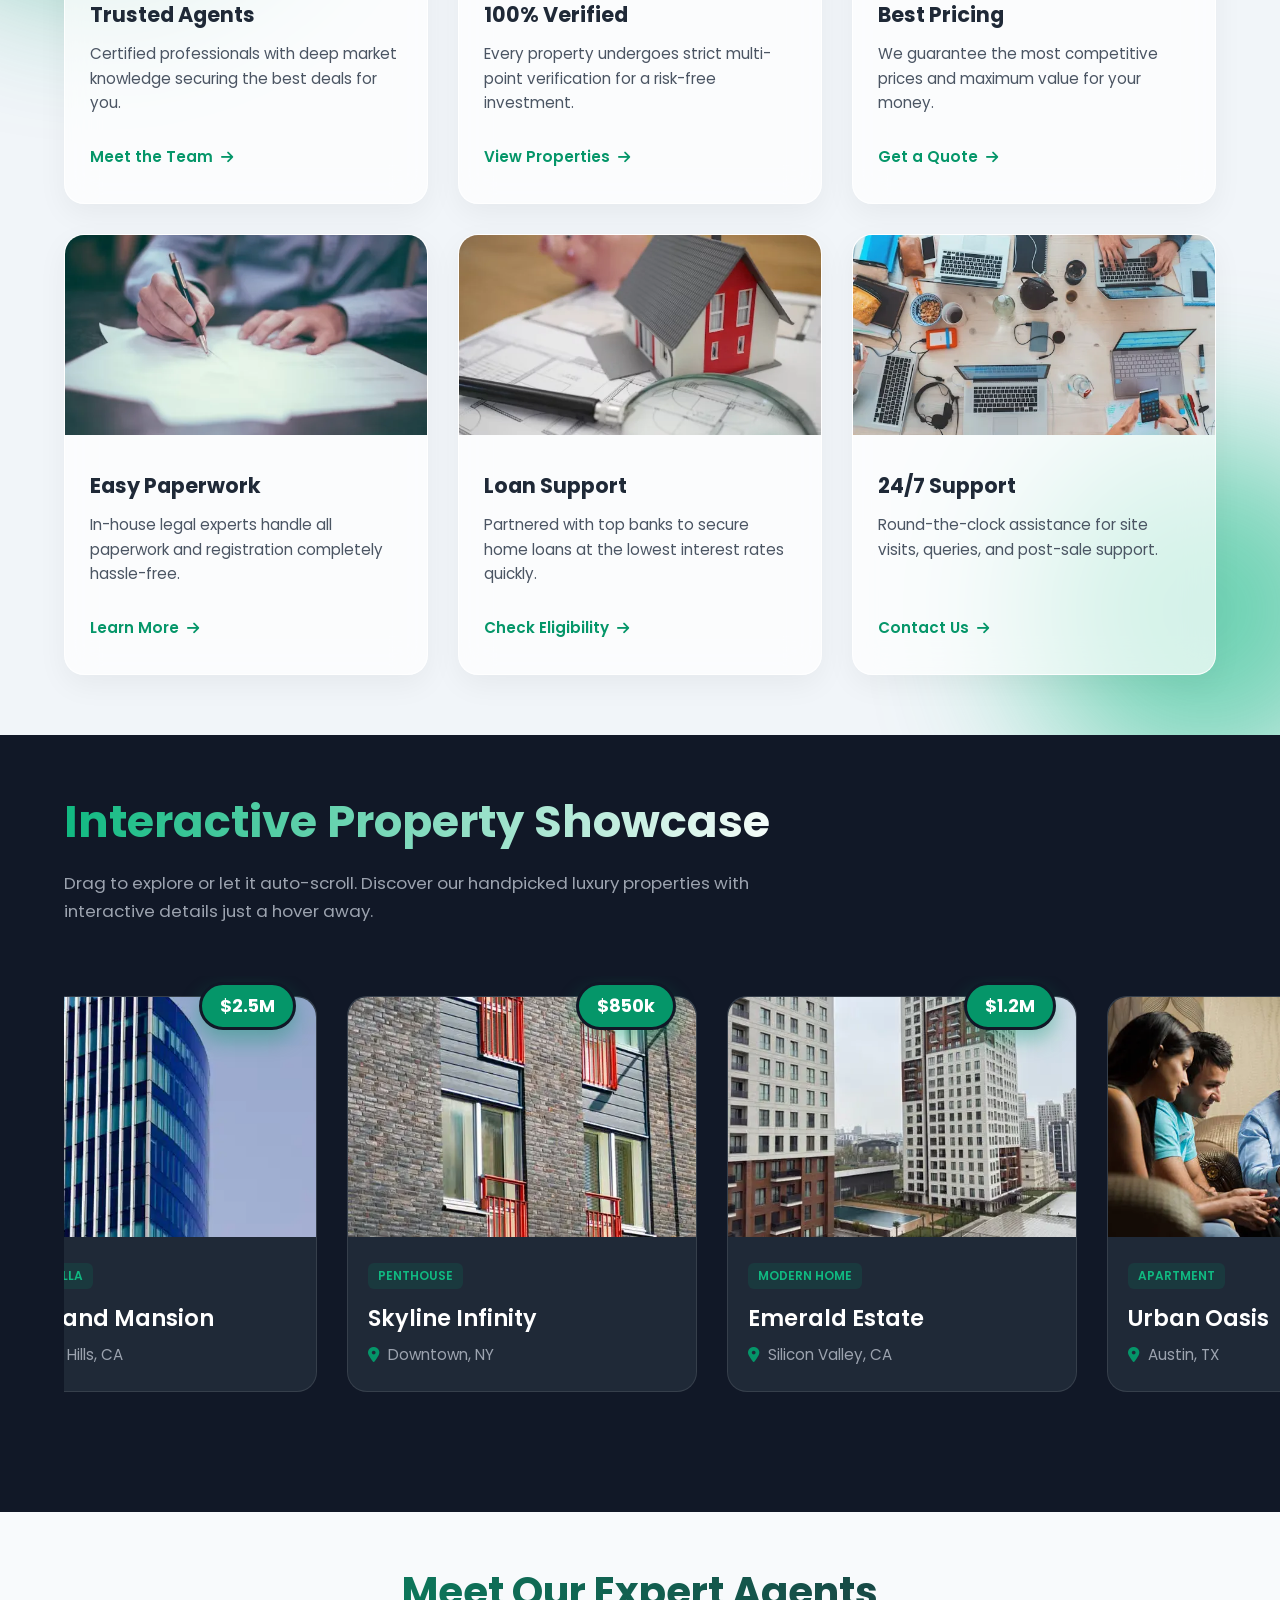
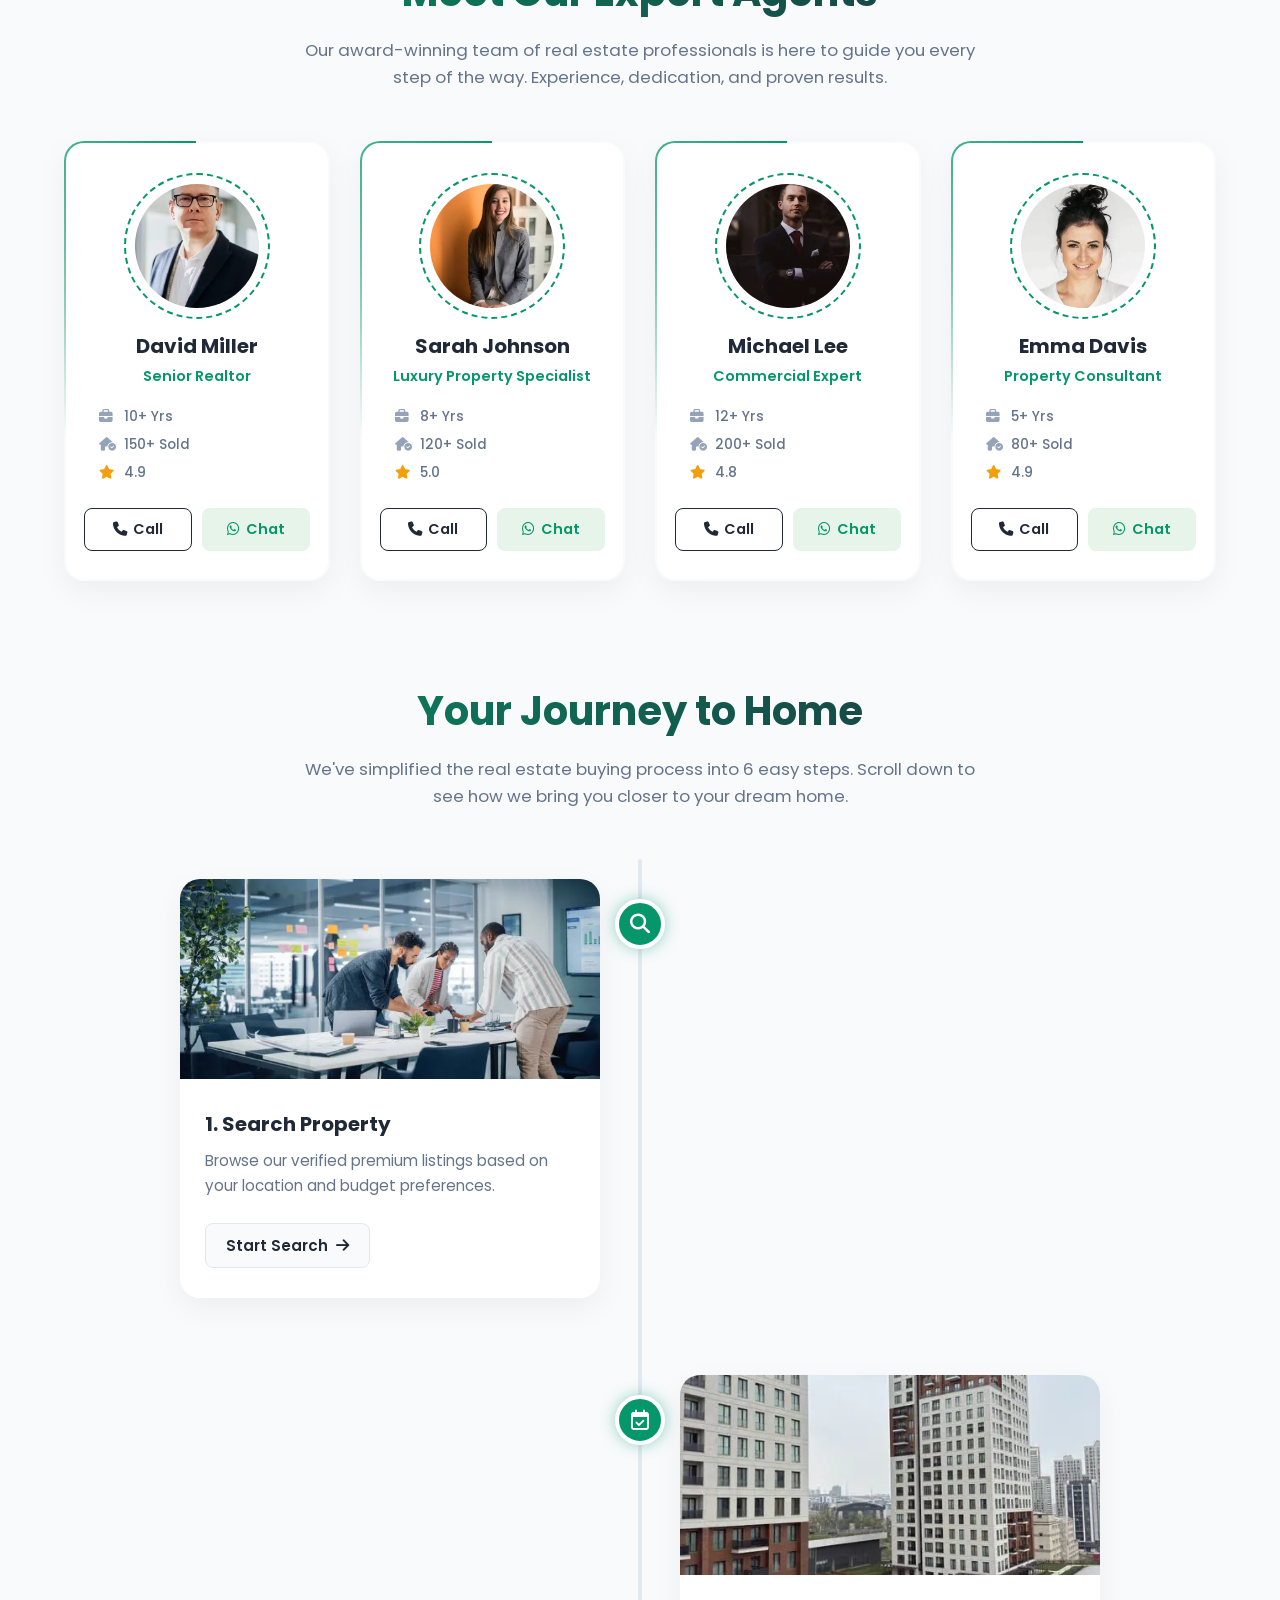
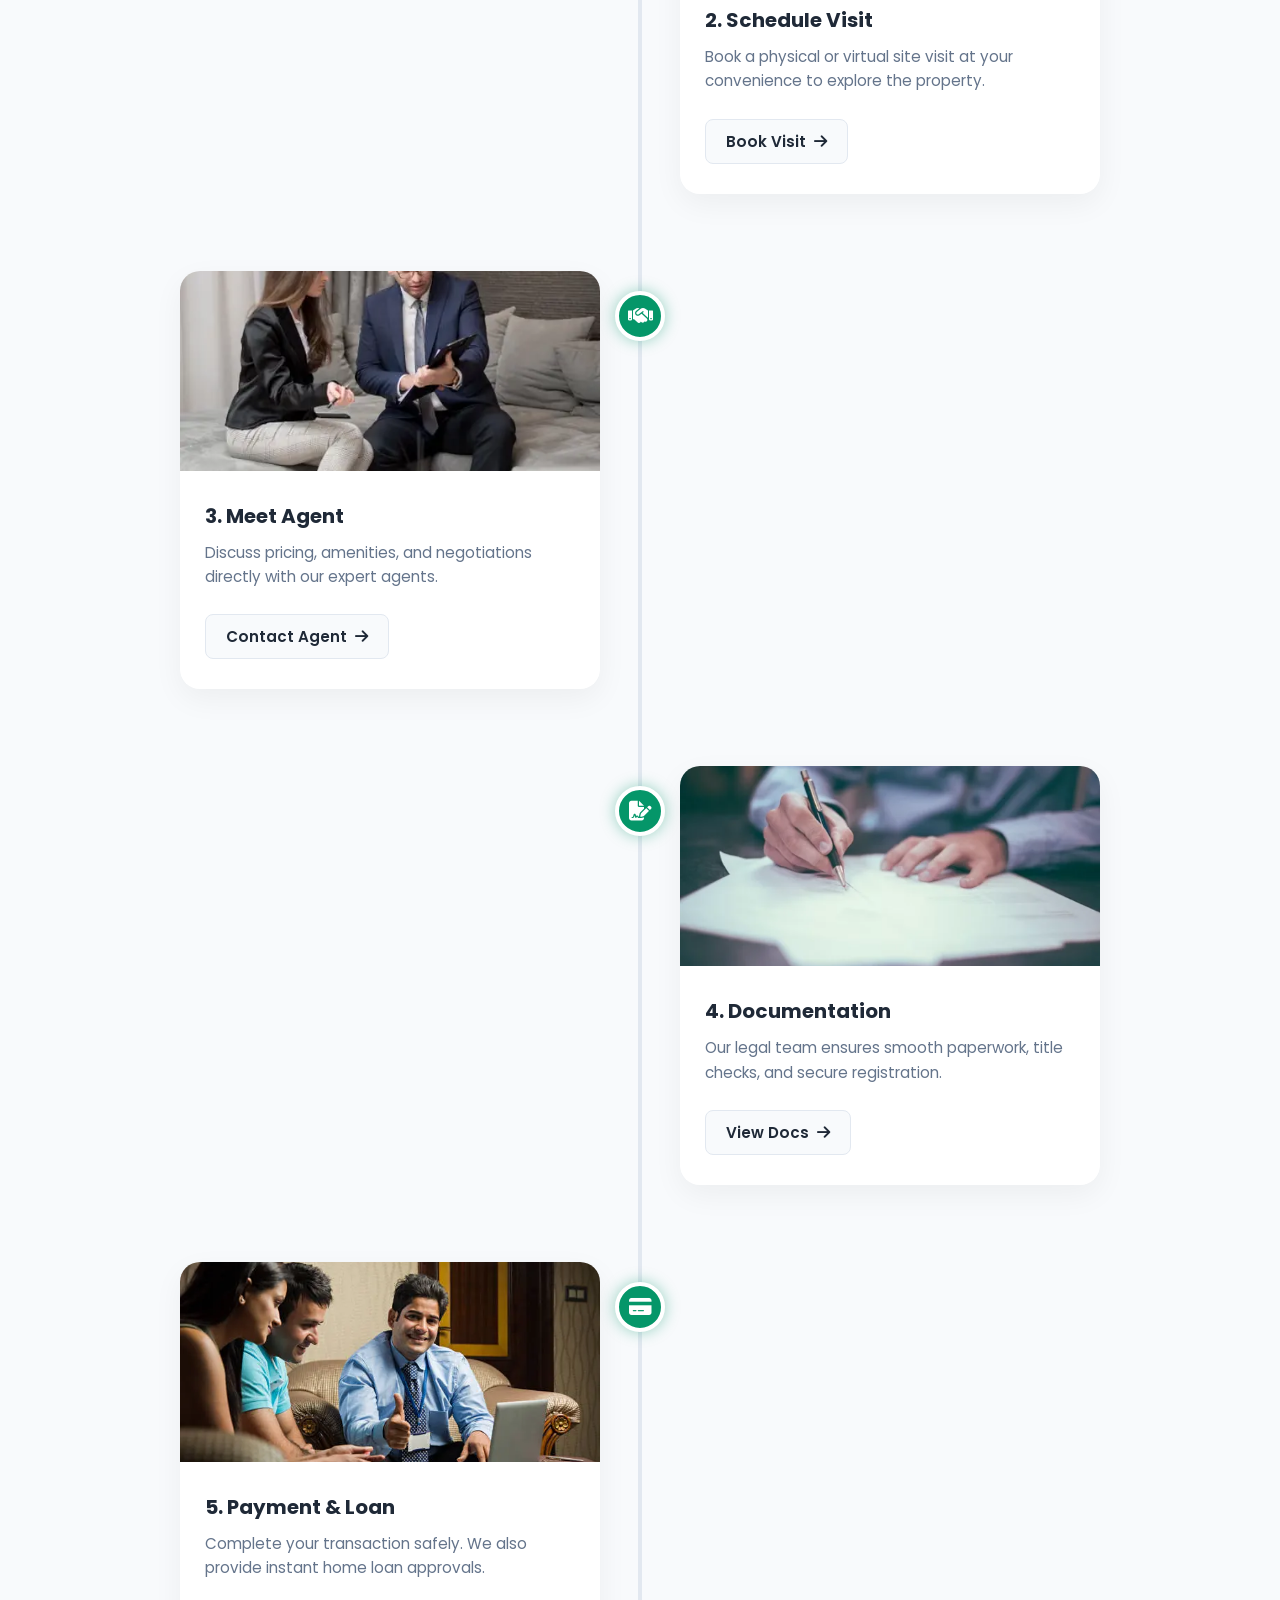
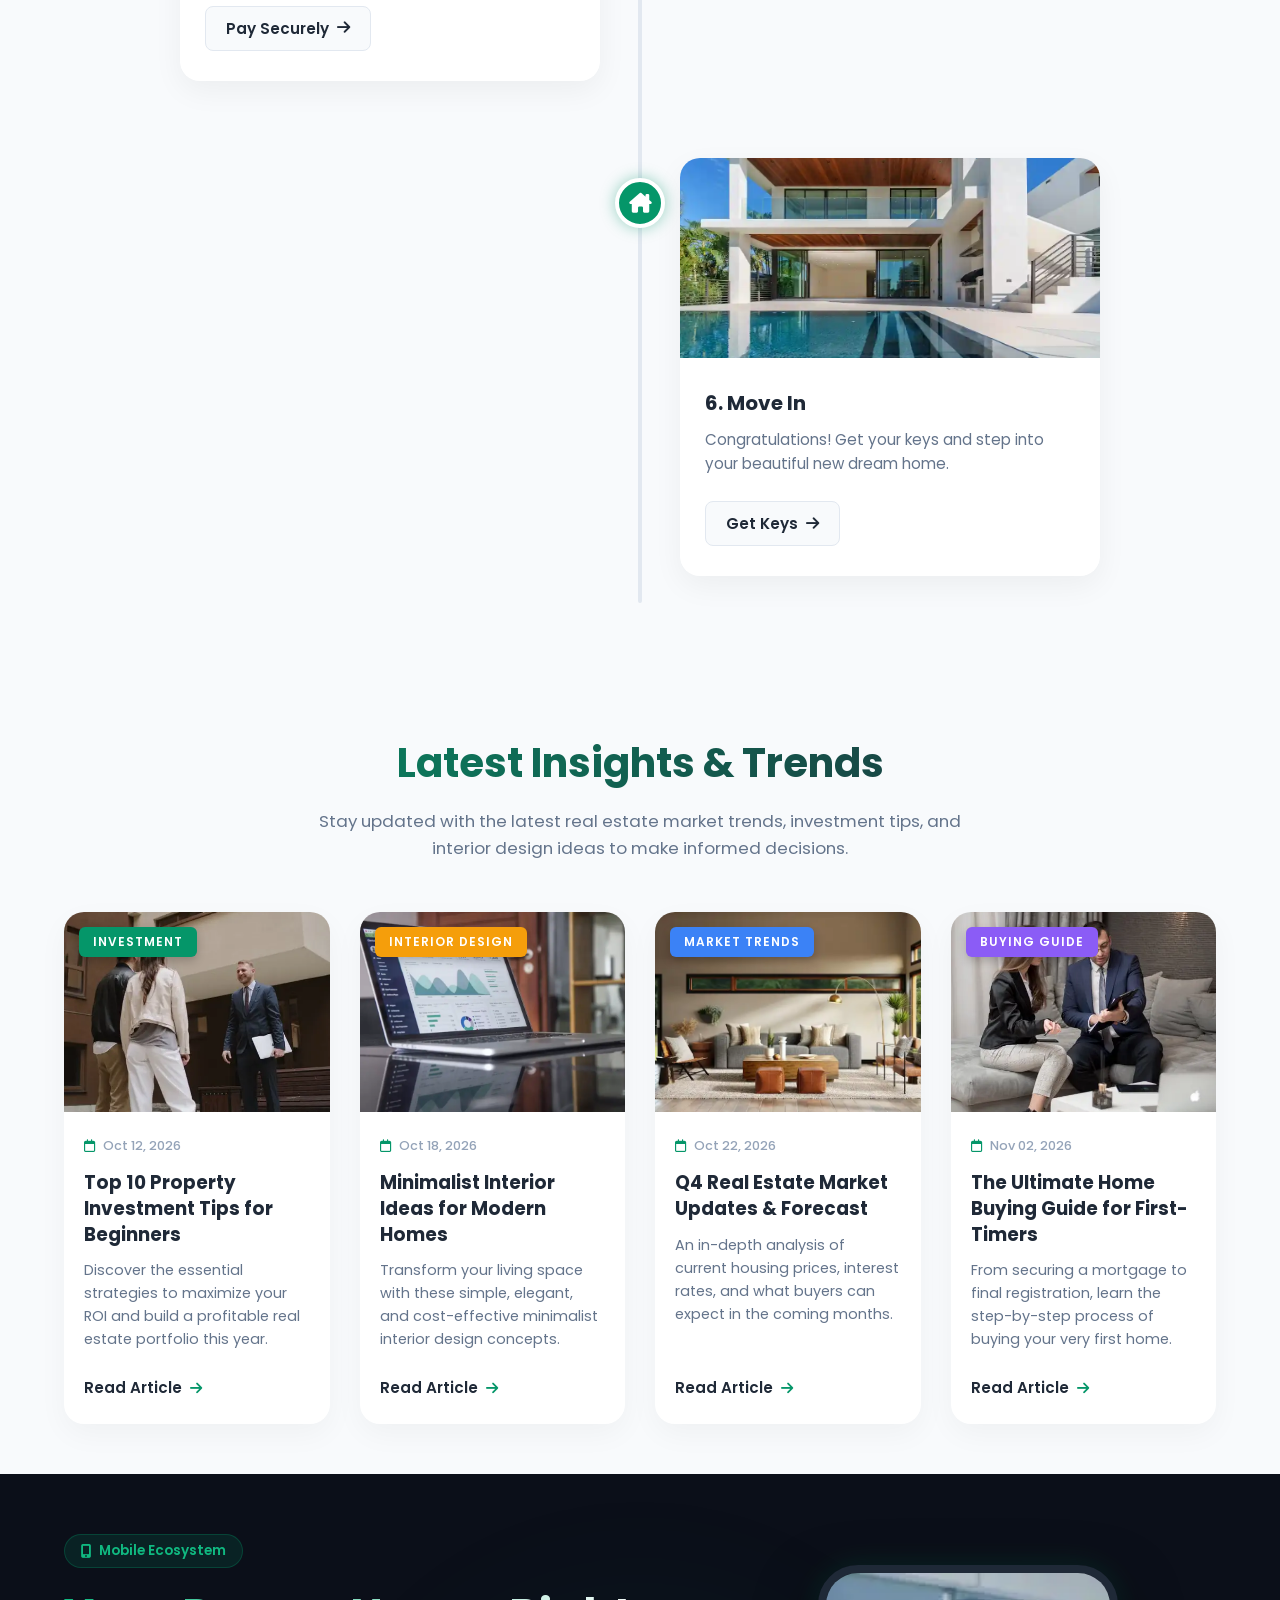
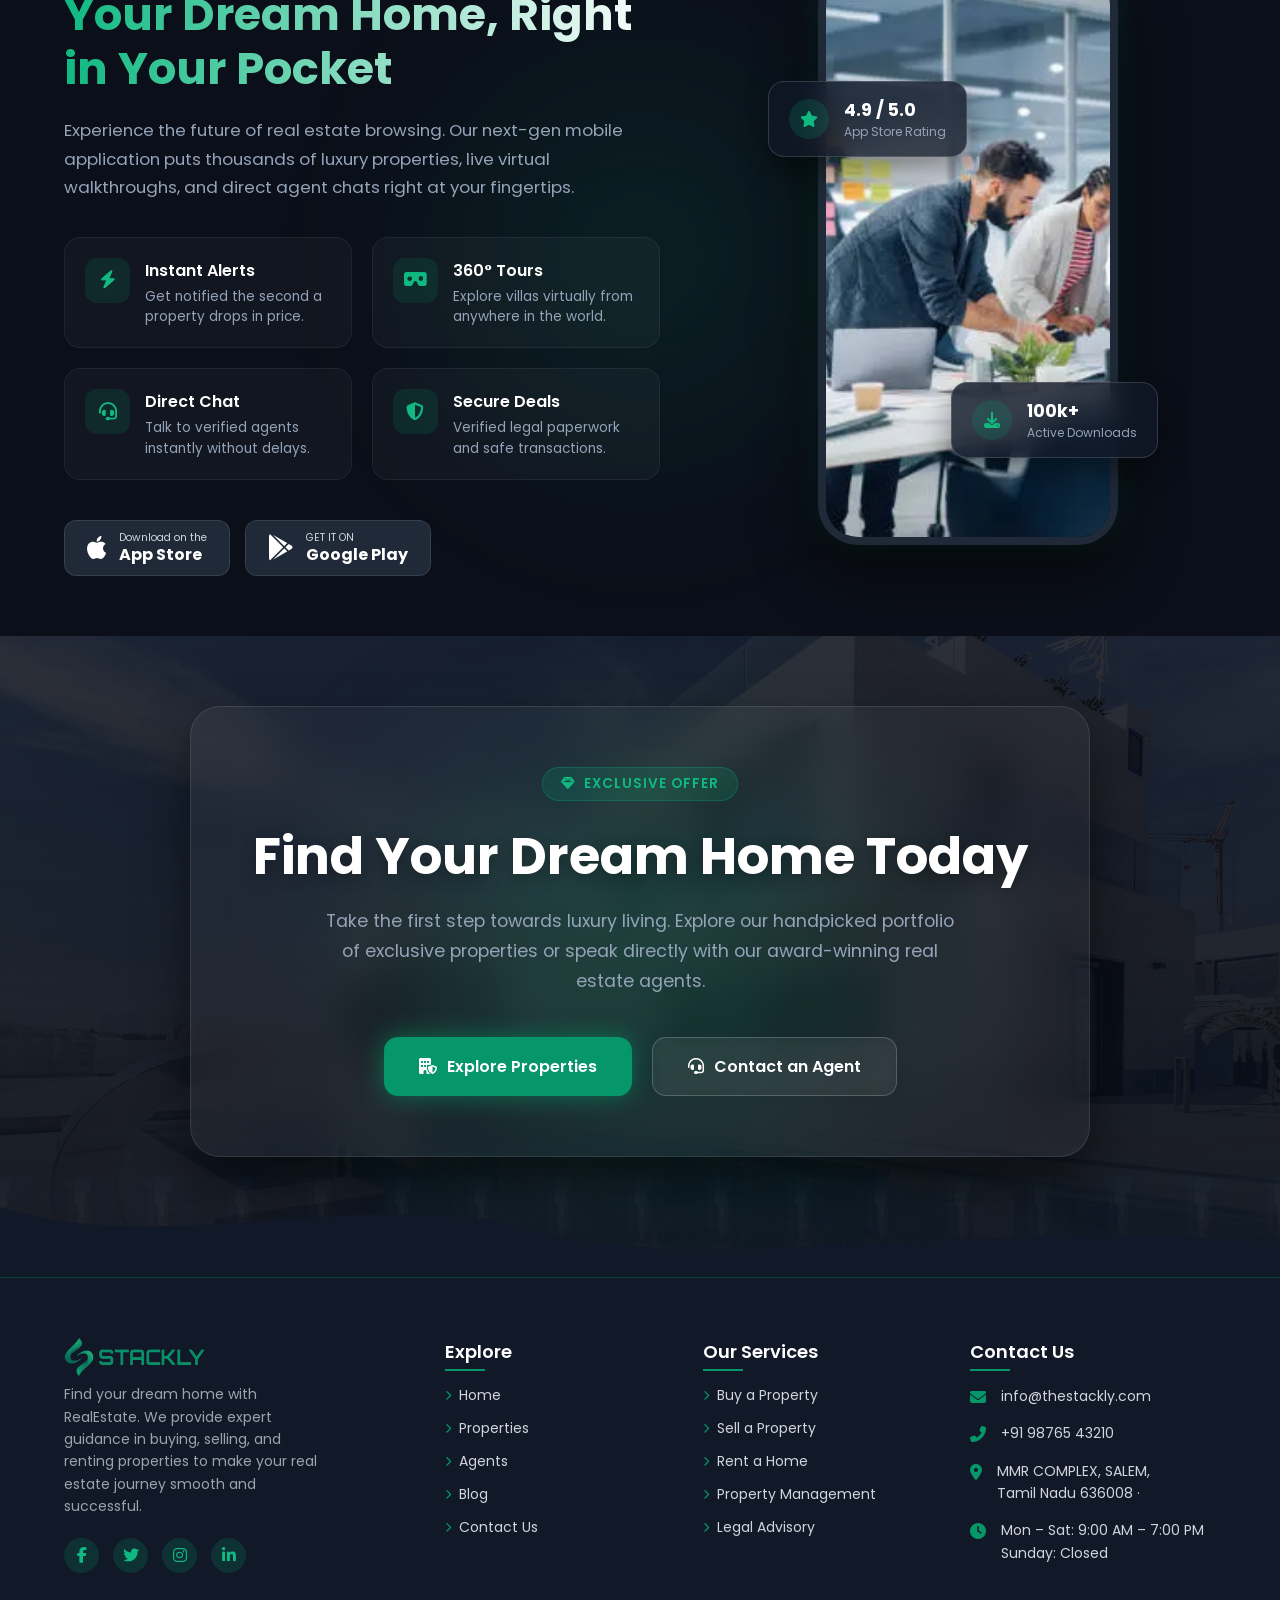
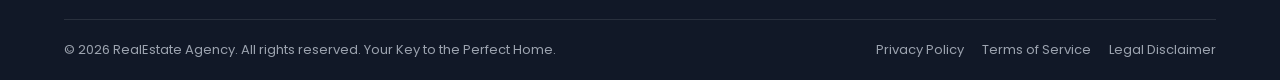
==== commit 9f56c829: "Real Estate Agenc" ====
--- a/index.html
+++ b/index.html
@@ -1545,9 +1545,7 @@
             requestAnimationFrame(autoScroll);
         });
 
-
-
-        document.addEventListener("DOMContentLoaded", () => {
+        document.addEventListener("DOMContentLoaded", () => {  
 
             const timelineTrack = document.getElementById('vTimelineTrack');
             const progressLine = document.getElementById('vProgressLine');
@@ -1578,12 +1576,6 @@
                 });
             }
         });
-
-
     </script>
-
-
-
 </body>
-
 </html>
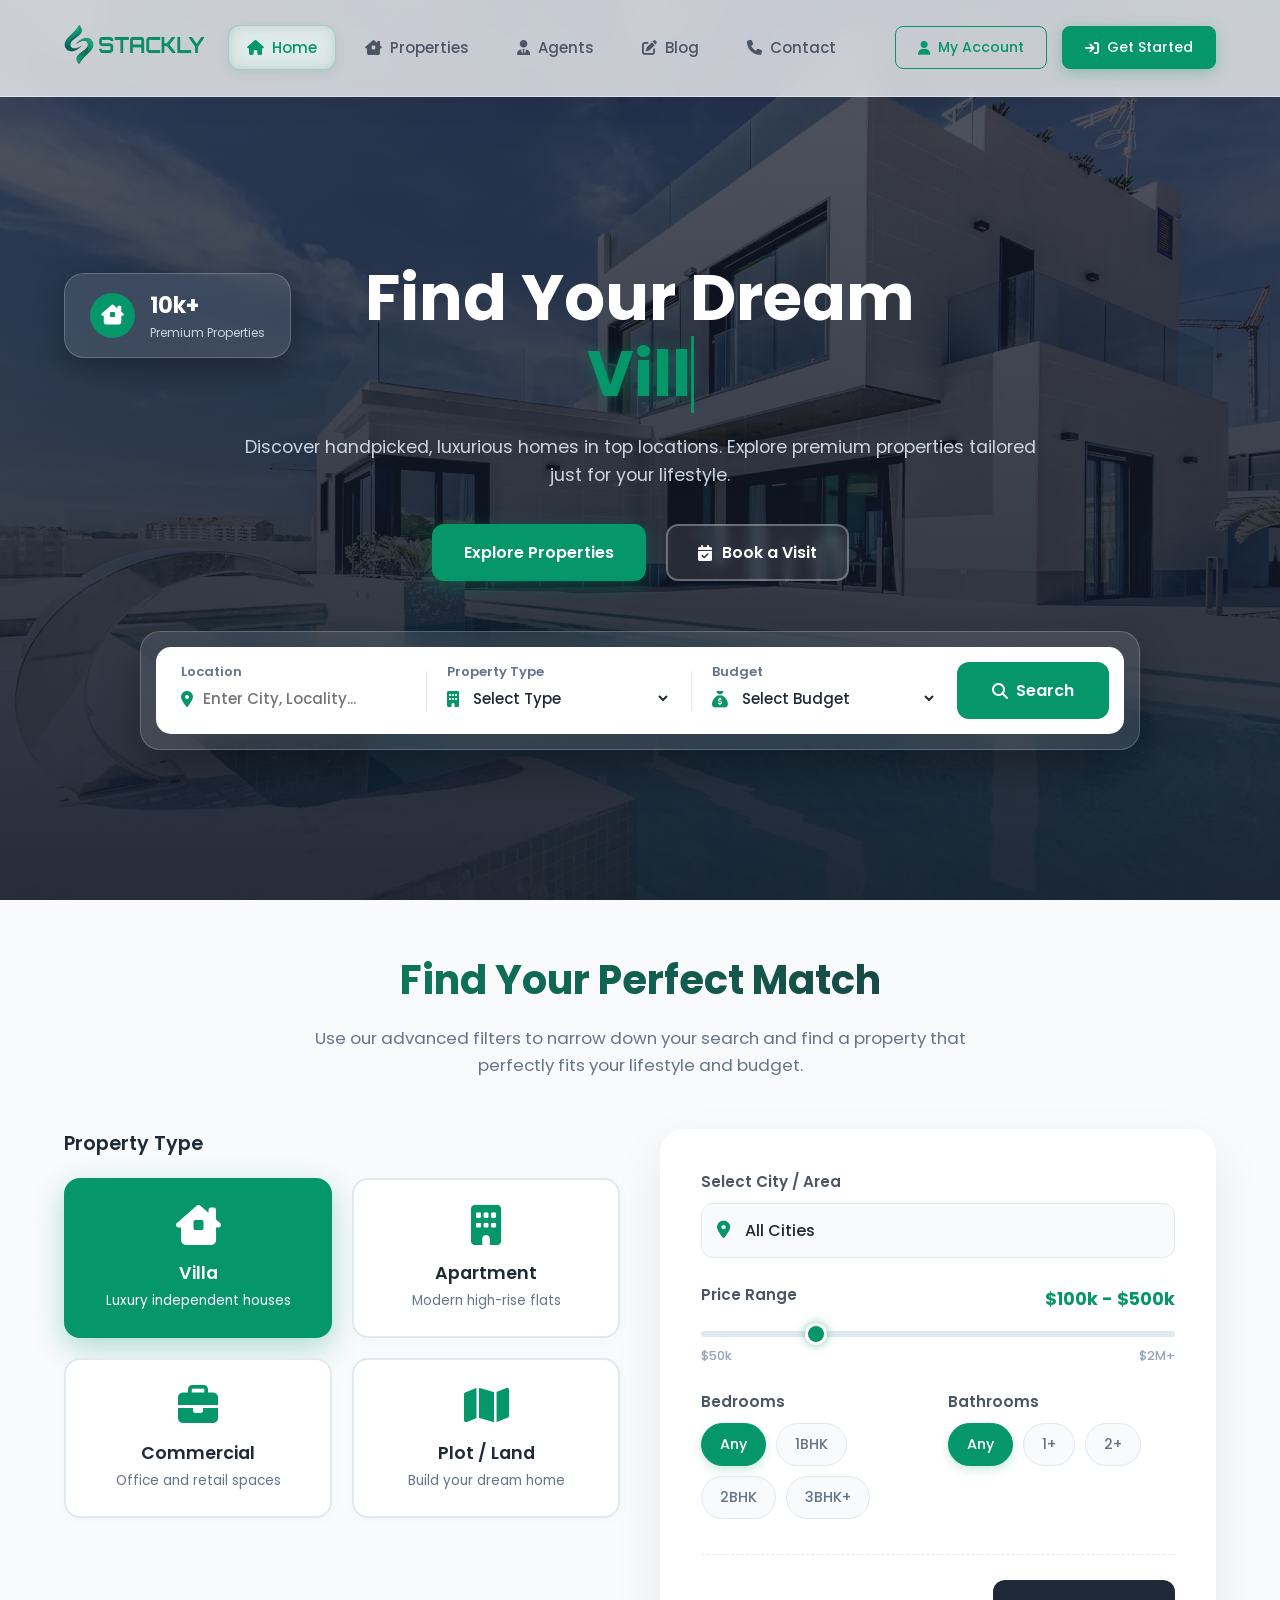
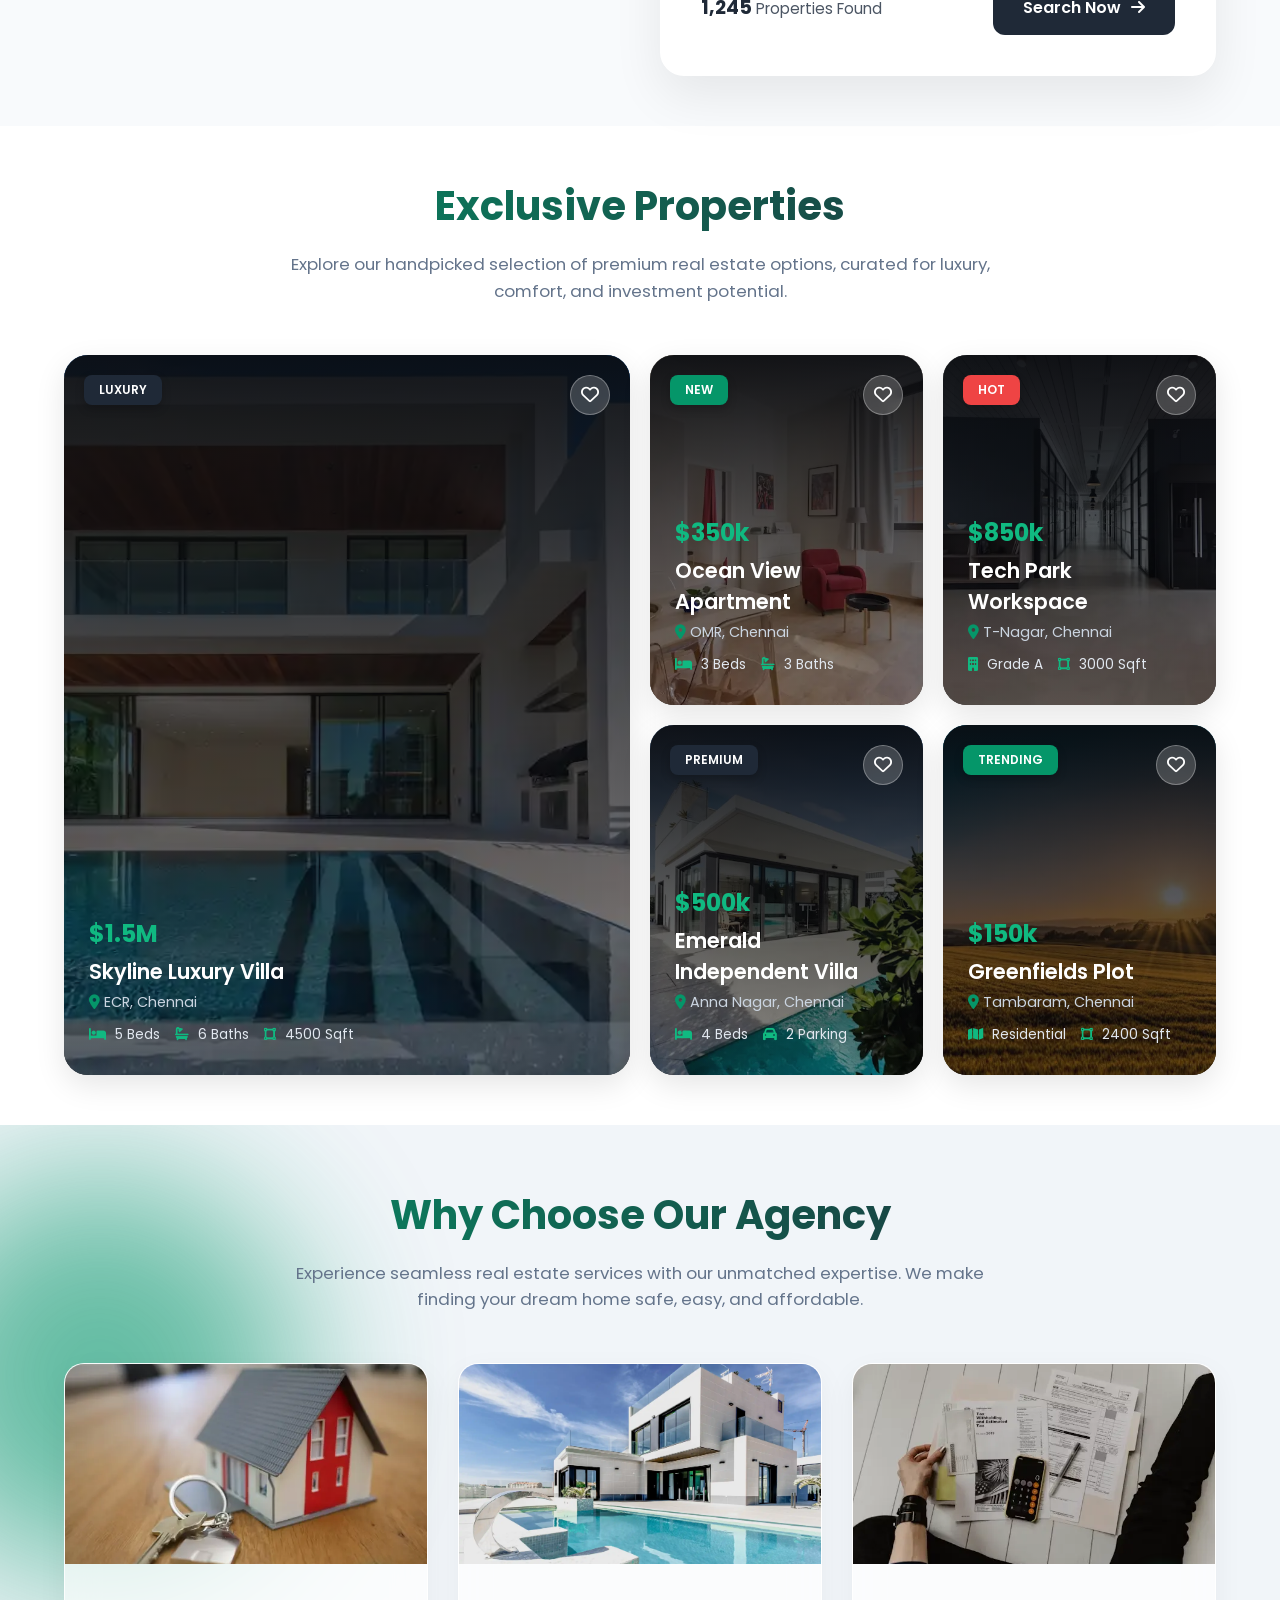
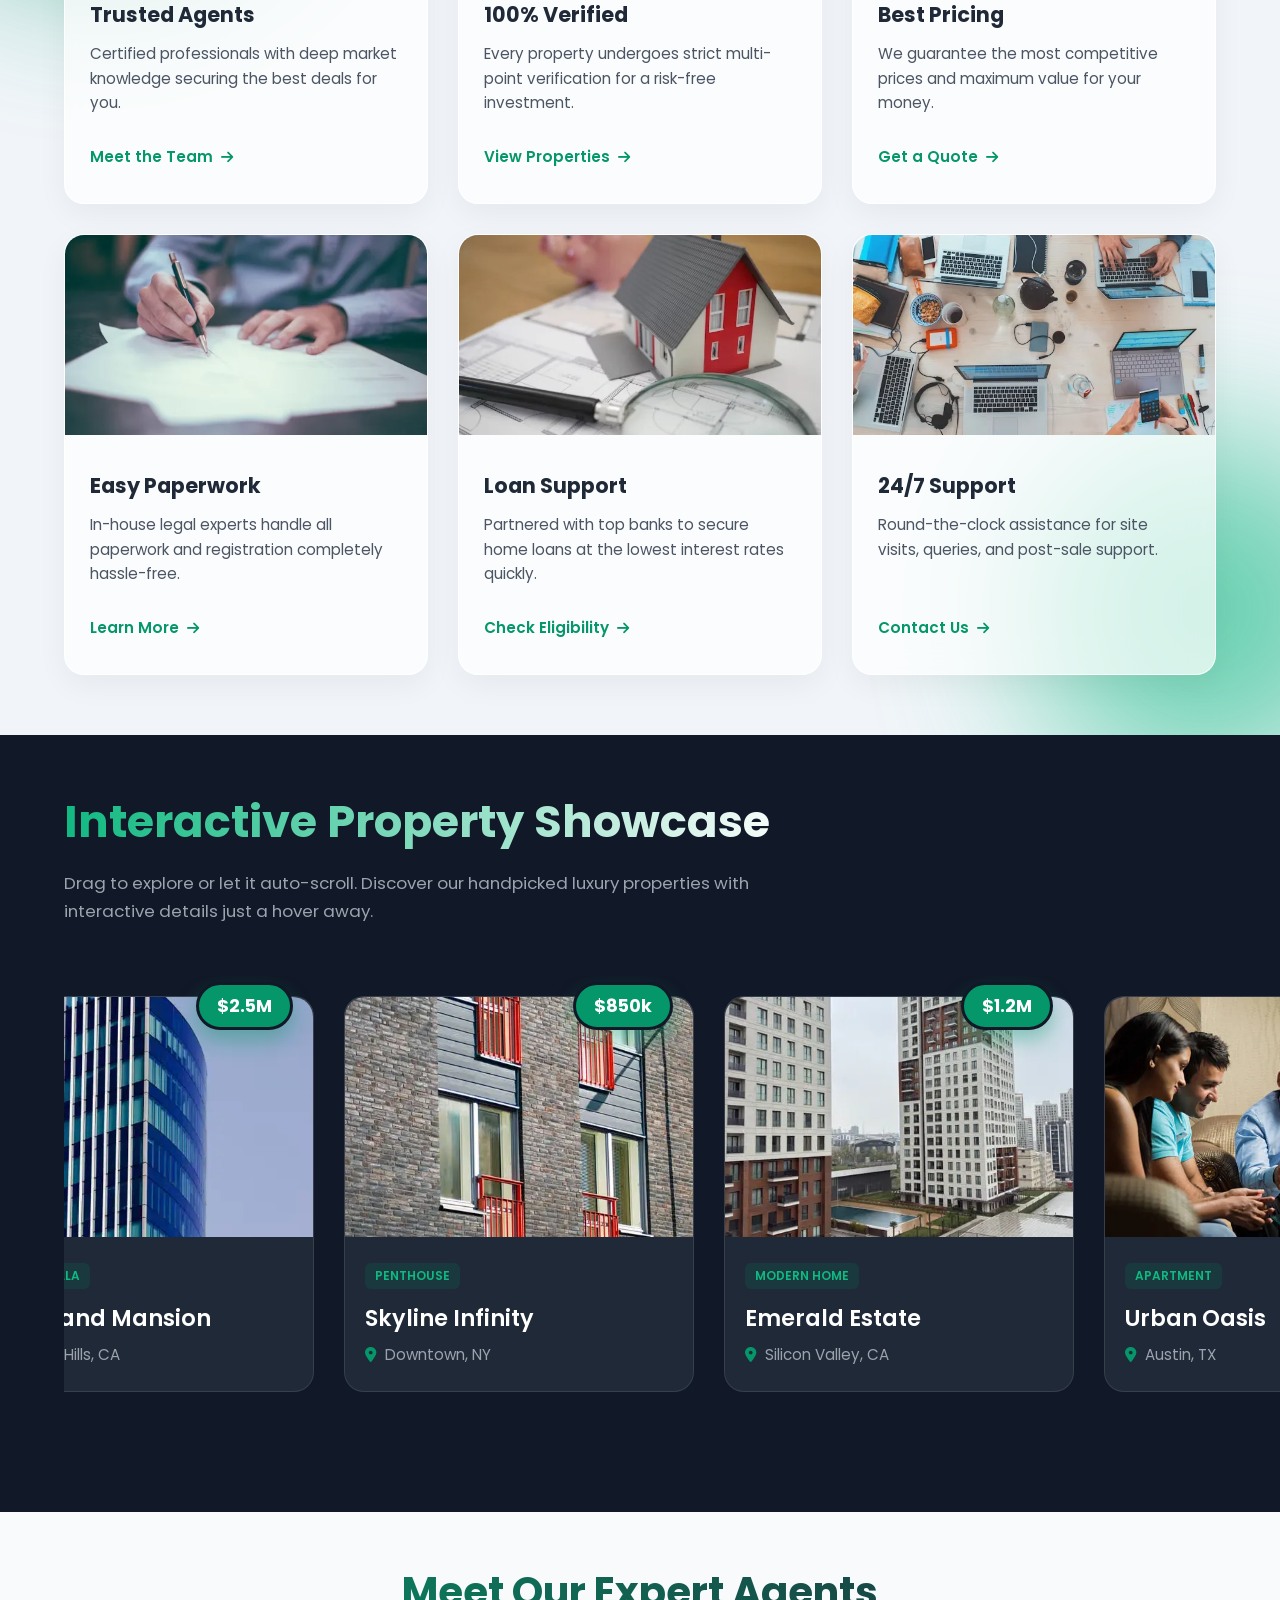
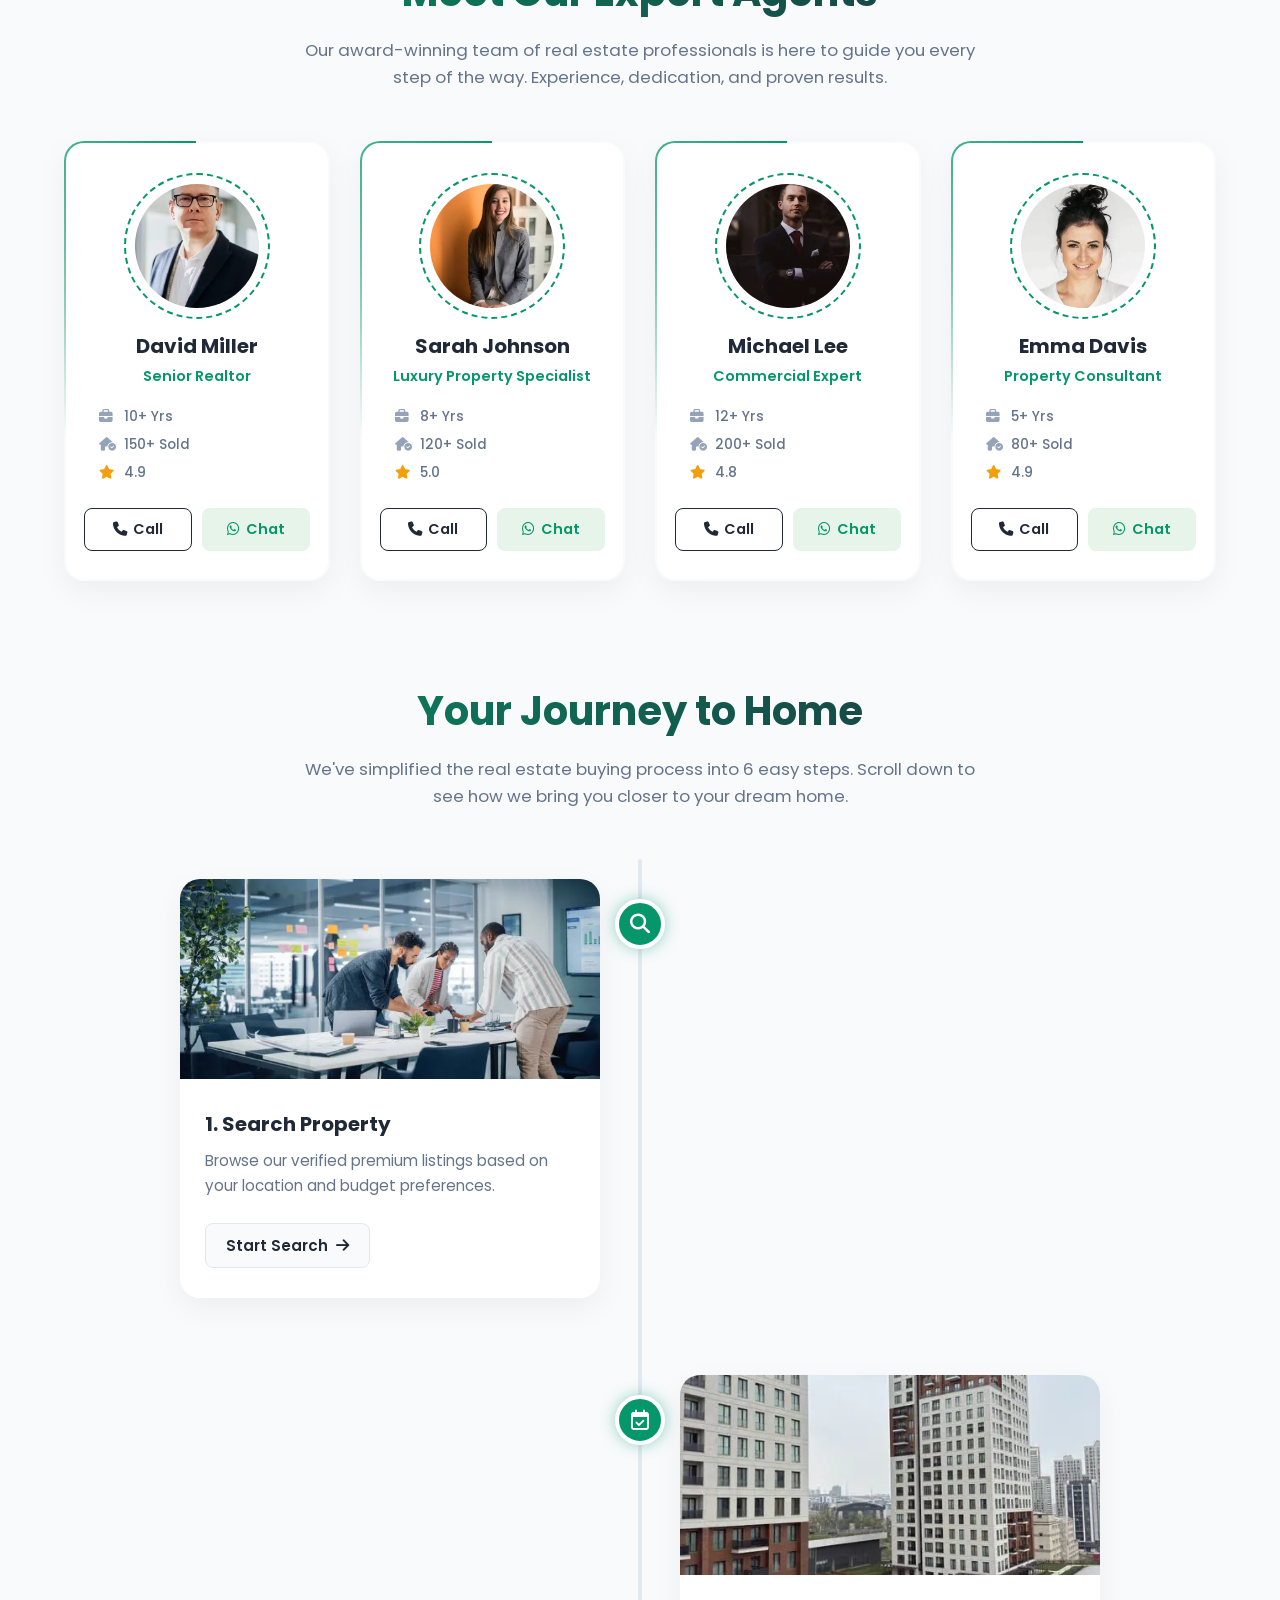
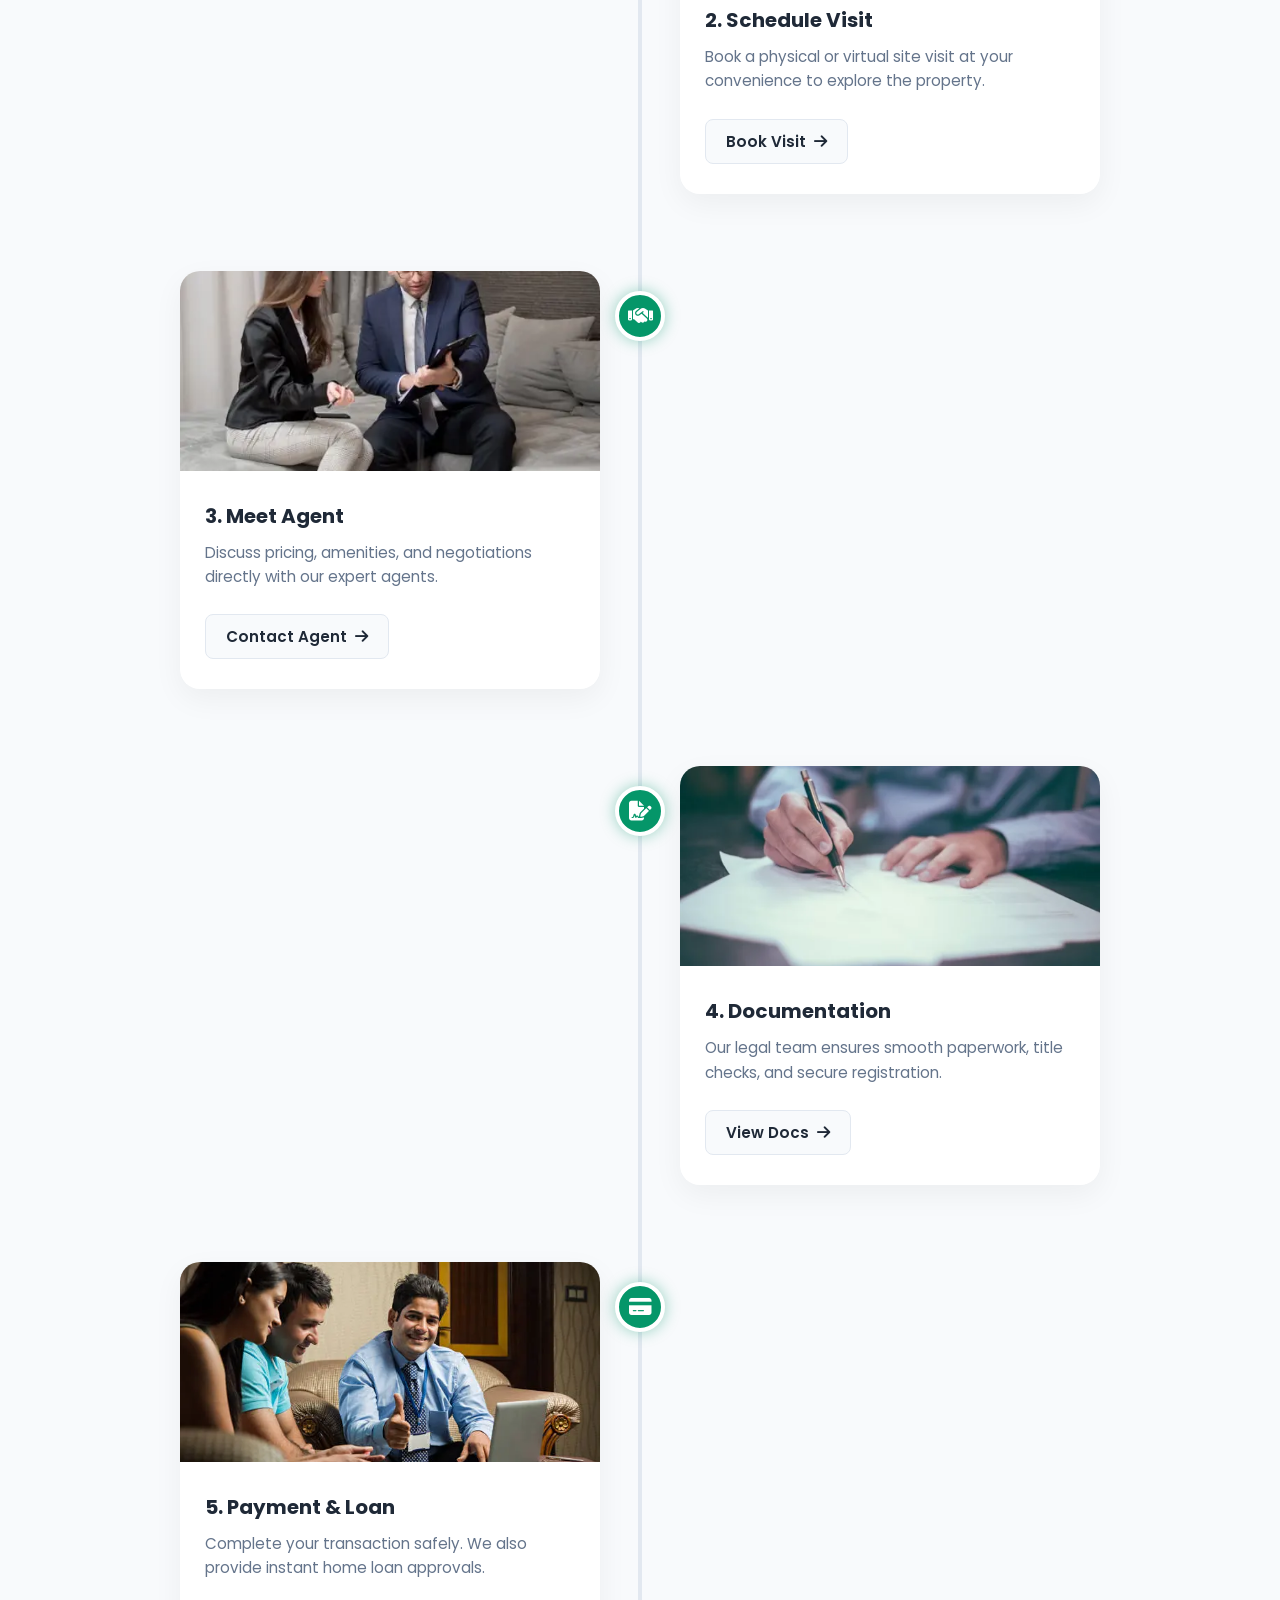
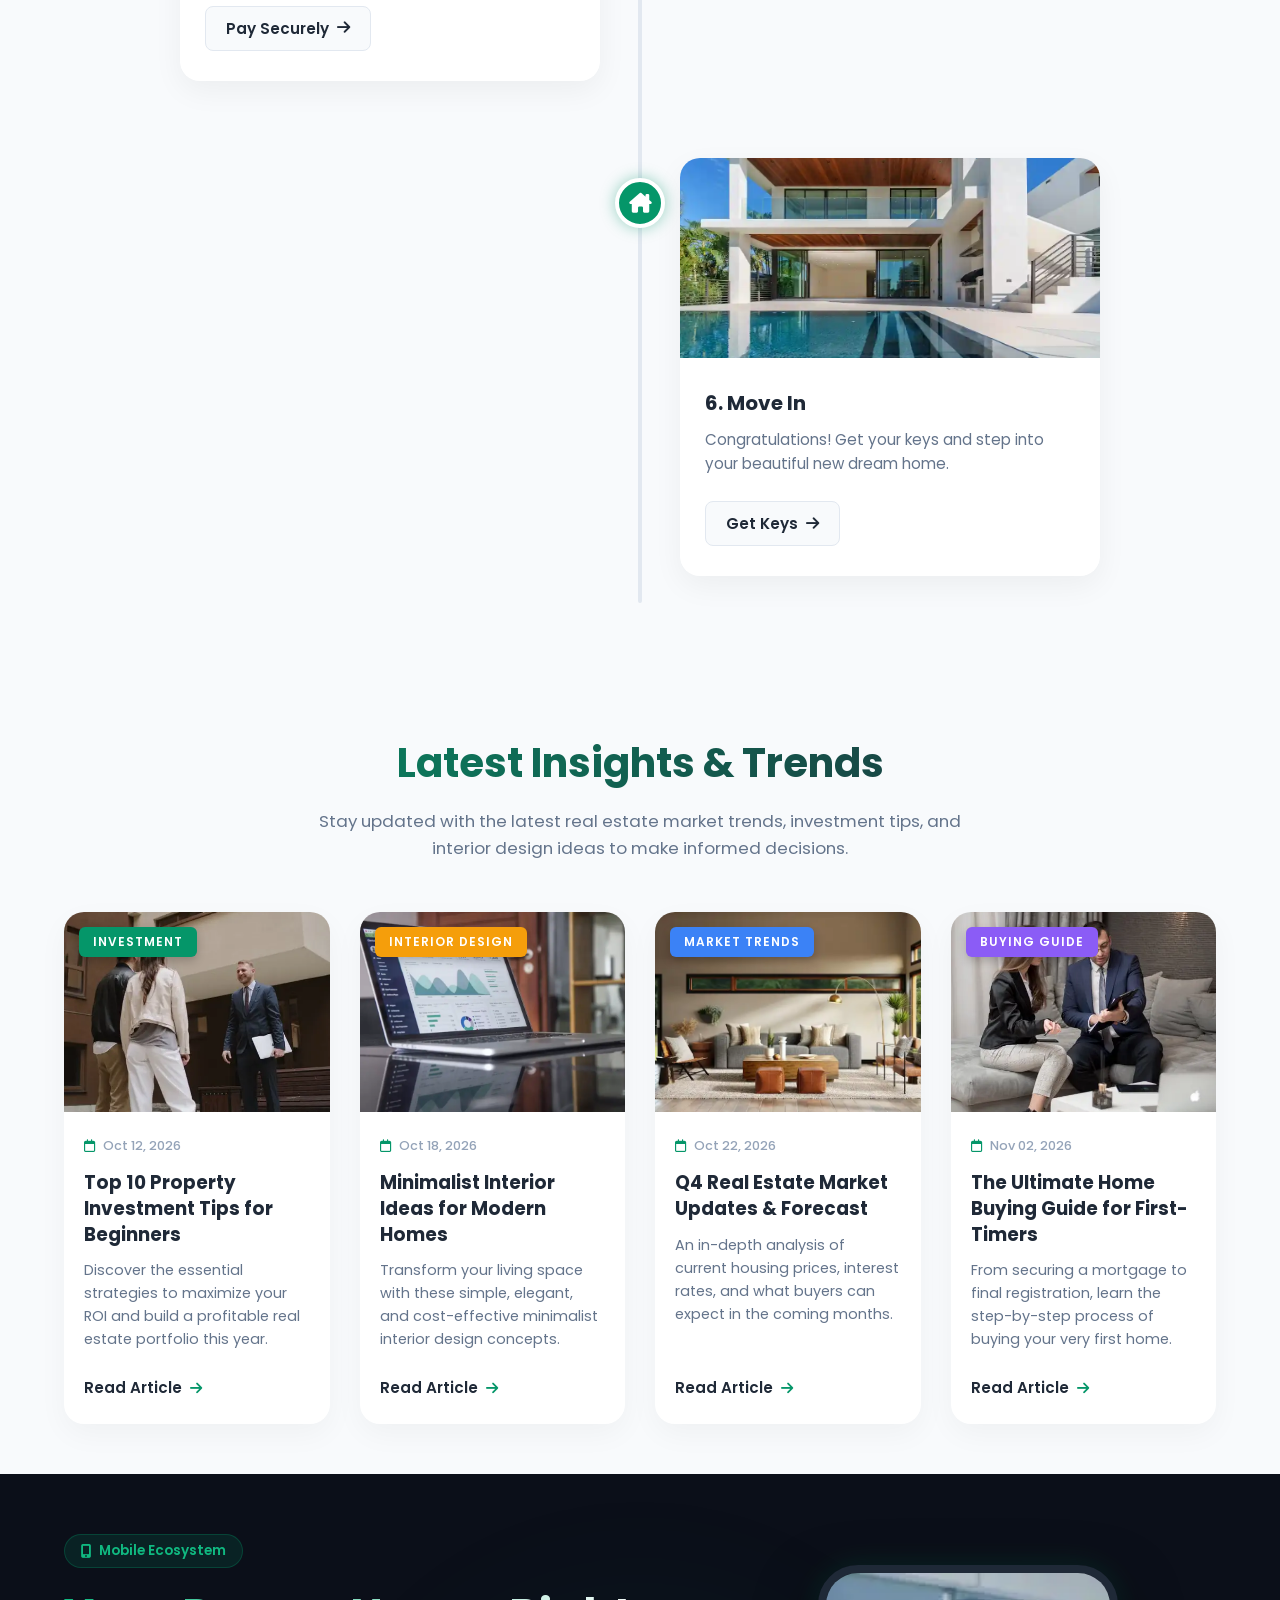
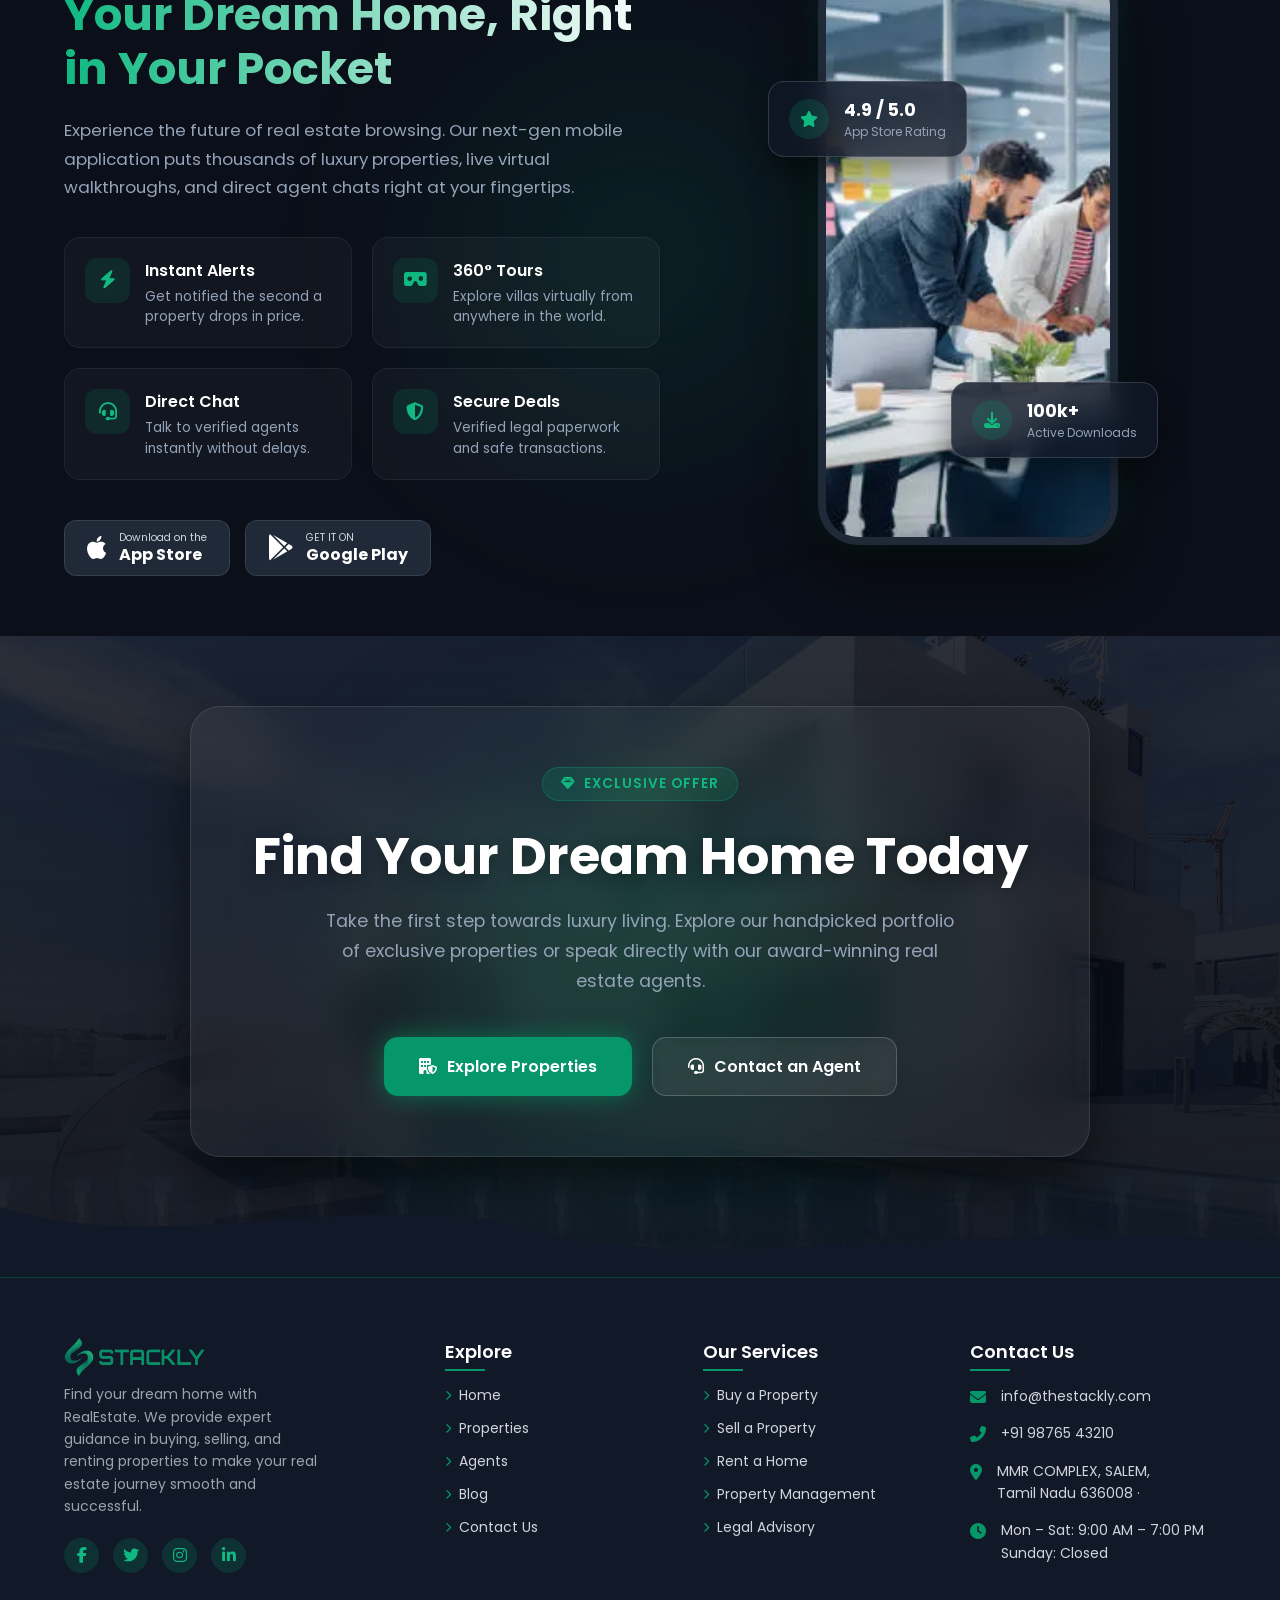
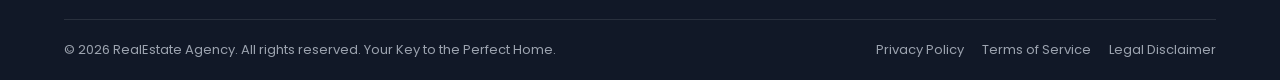
==== commit a80940ea: "Real Estate Agenc" ====
--- a/index.html
+++ b/index.html
@@ -1476,9 +1476,6 @@
             }
         });
 
-
-
-
         document.addEventListener("DOMContentLoaded", () => {
             const slider = document.getElementById('draggable-slider');
 
@@ -1527,8 +1524,6 @@
 
             slider.addEventListener('touchstart', () => { isAutoScrolling = false; });
             slider.addEventListener('touchend', () => { isAutoScrolling = true; });
-
-
             function autoScroll() {
                 if (isAutoScrolling) {
                     slider.scrollLeft += 1;
@@ -1541,7 +1536,6 @@
                 requestAnimationFrame(autoScroll);
             }
 
-
             requestAnimationFrame(autoScroll);
         });
 
@@ -1559,7 +1553,6 @@
                     const trackTop = trackRect.top;
                     const trackHeight = trackRect.height;
                     const windowHeight = window.innerHeight;
-
 
 
                     let progressPercentage = ((windowHeight / 2 - trackTop) / trackHeight) * 100;
